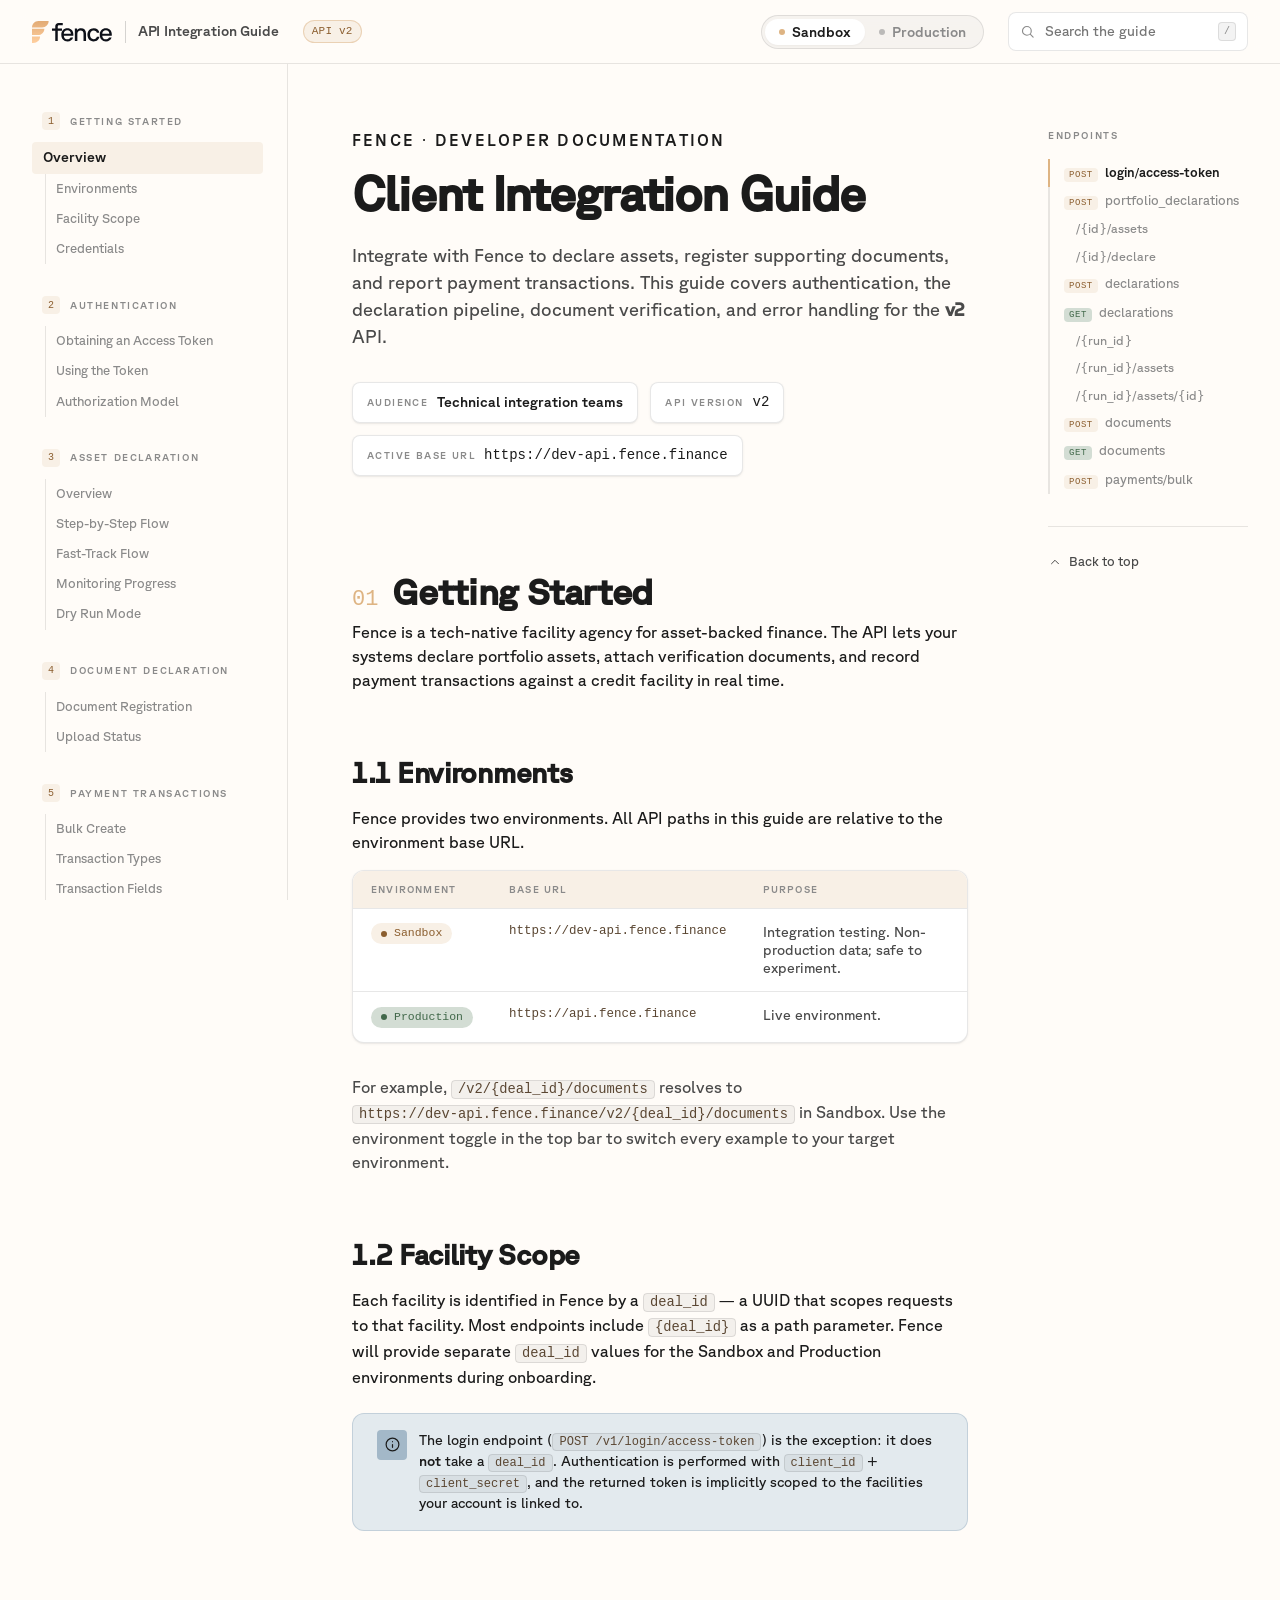
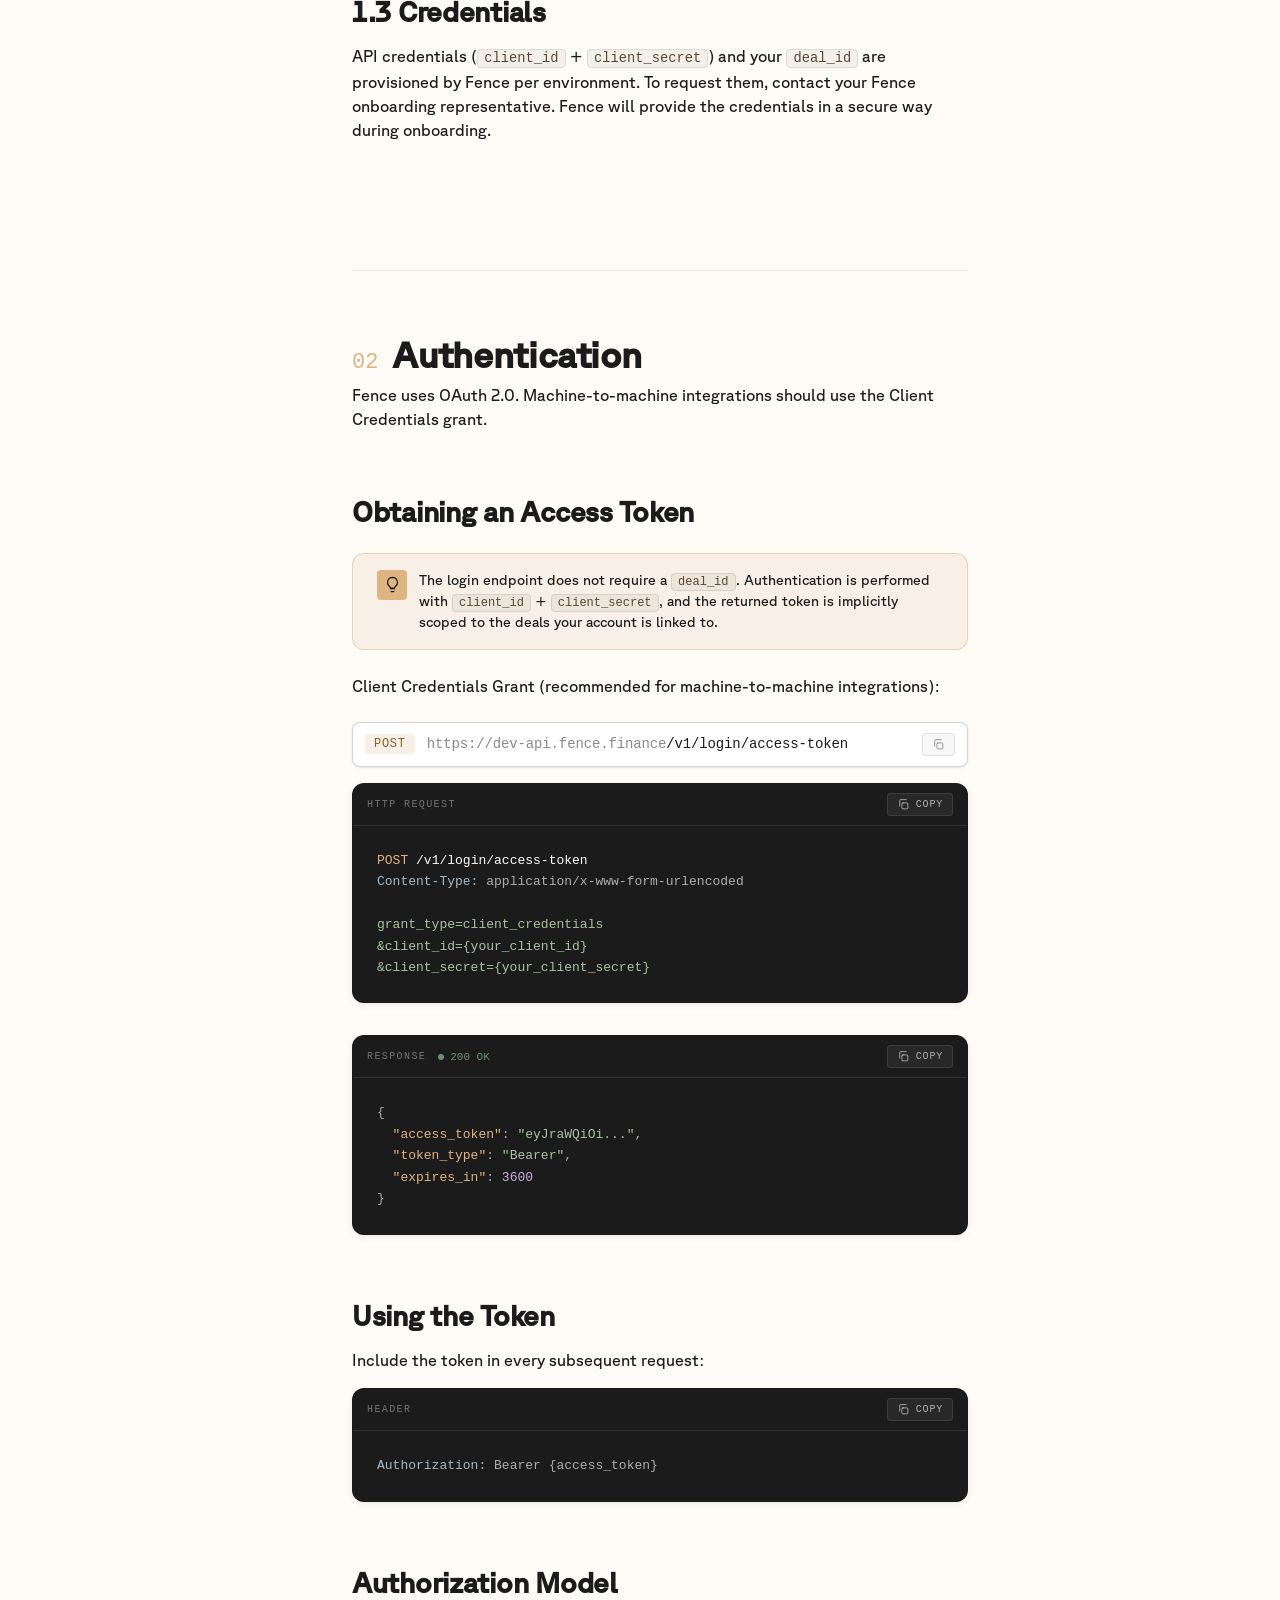
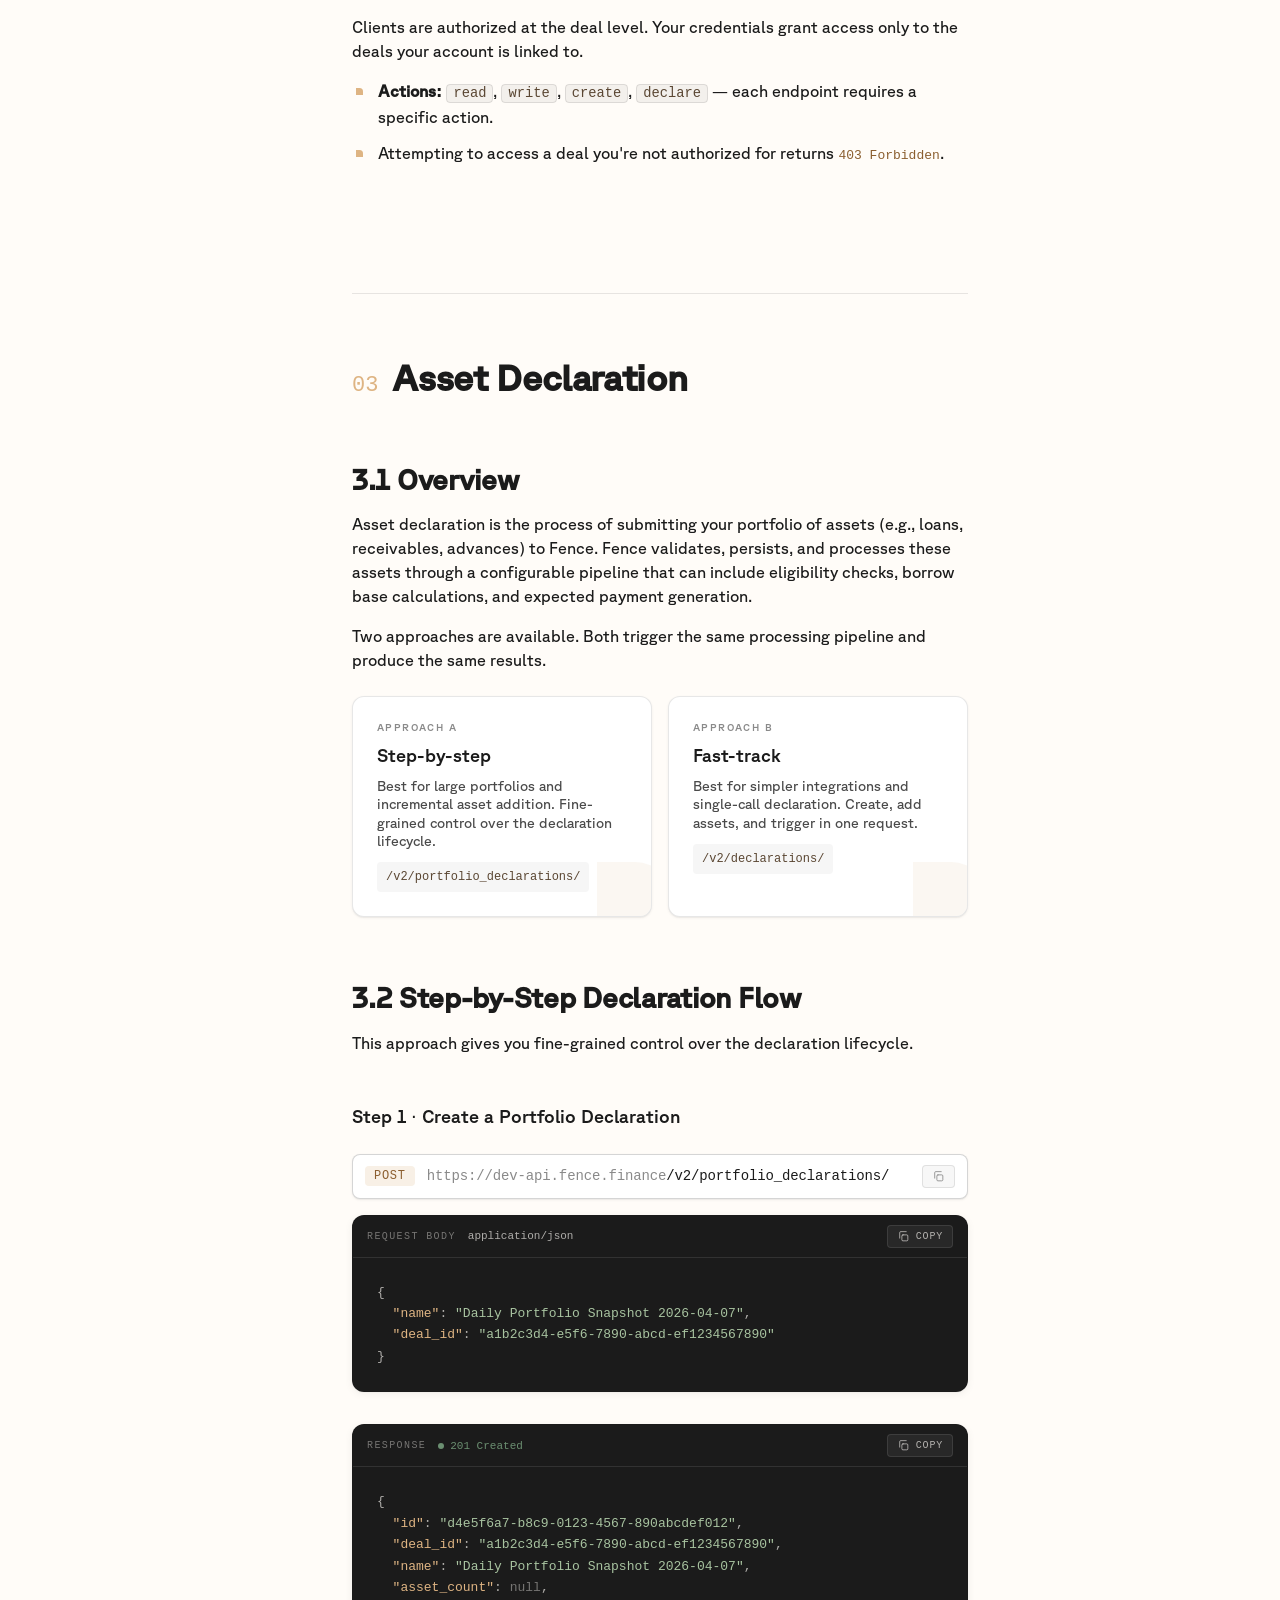
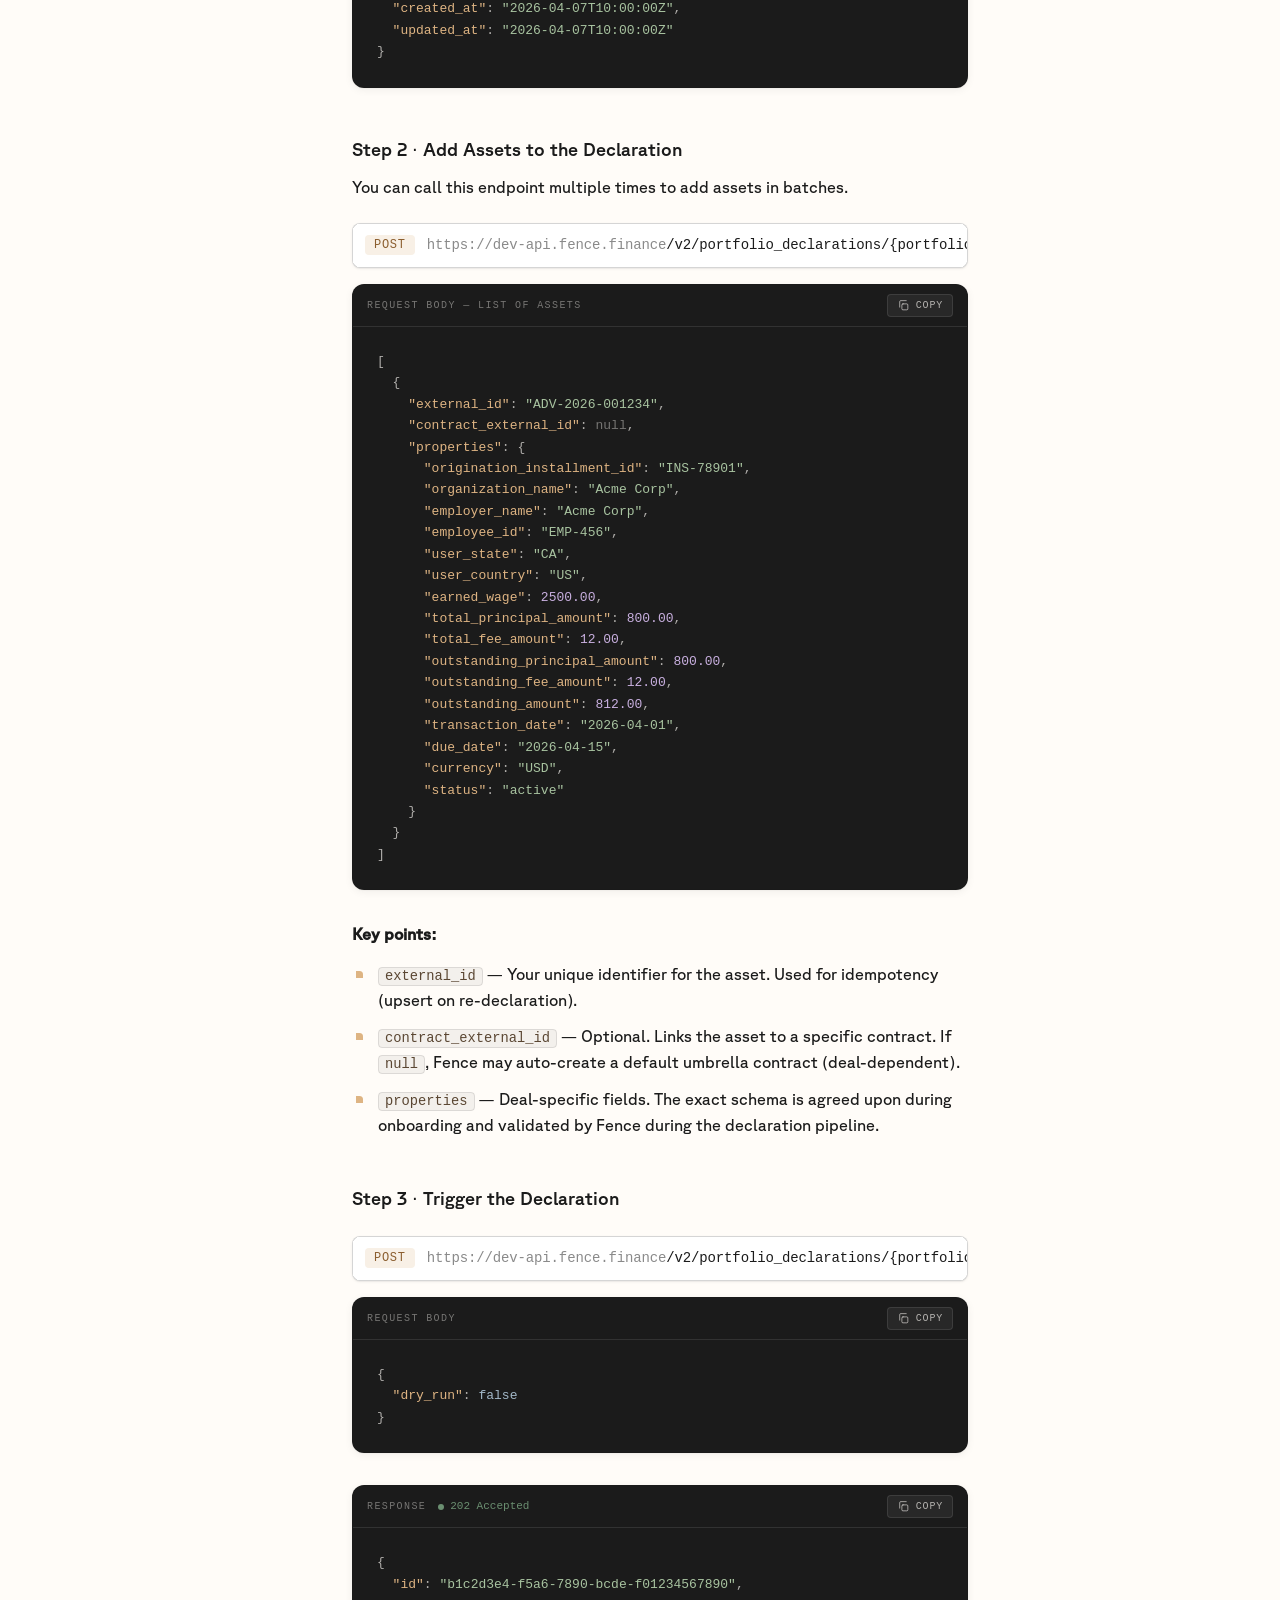
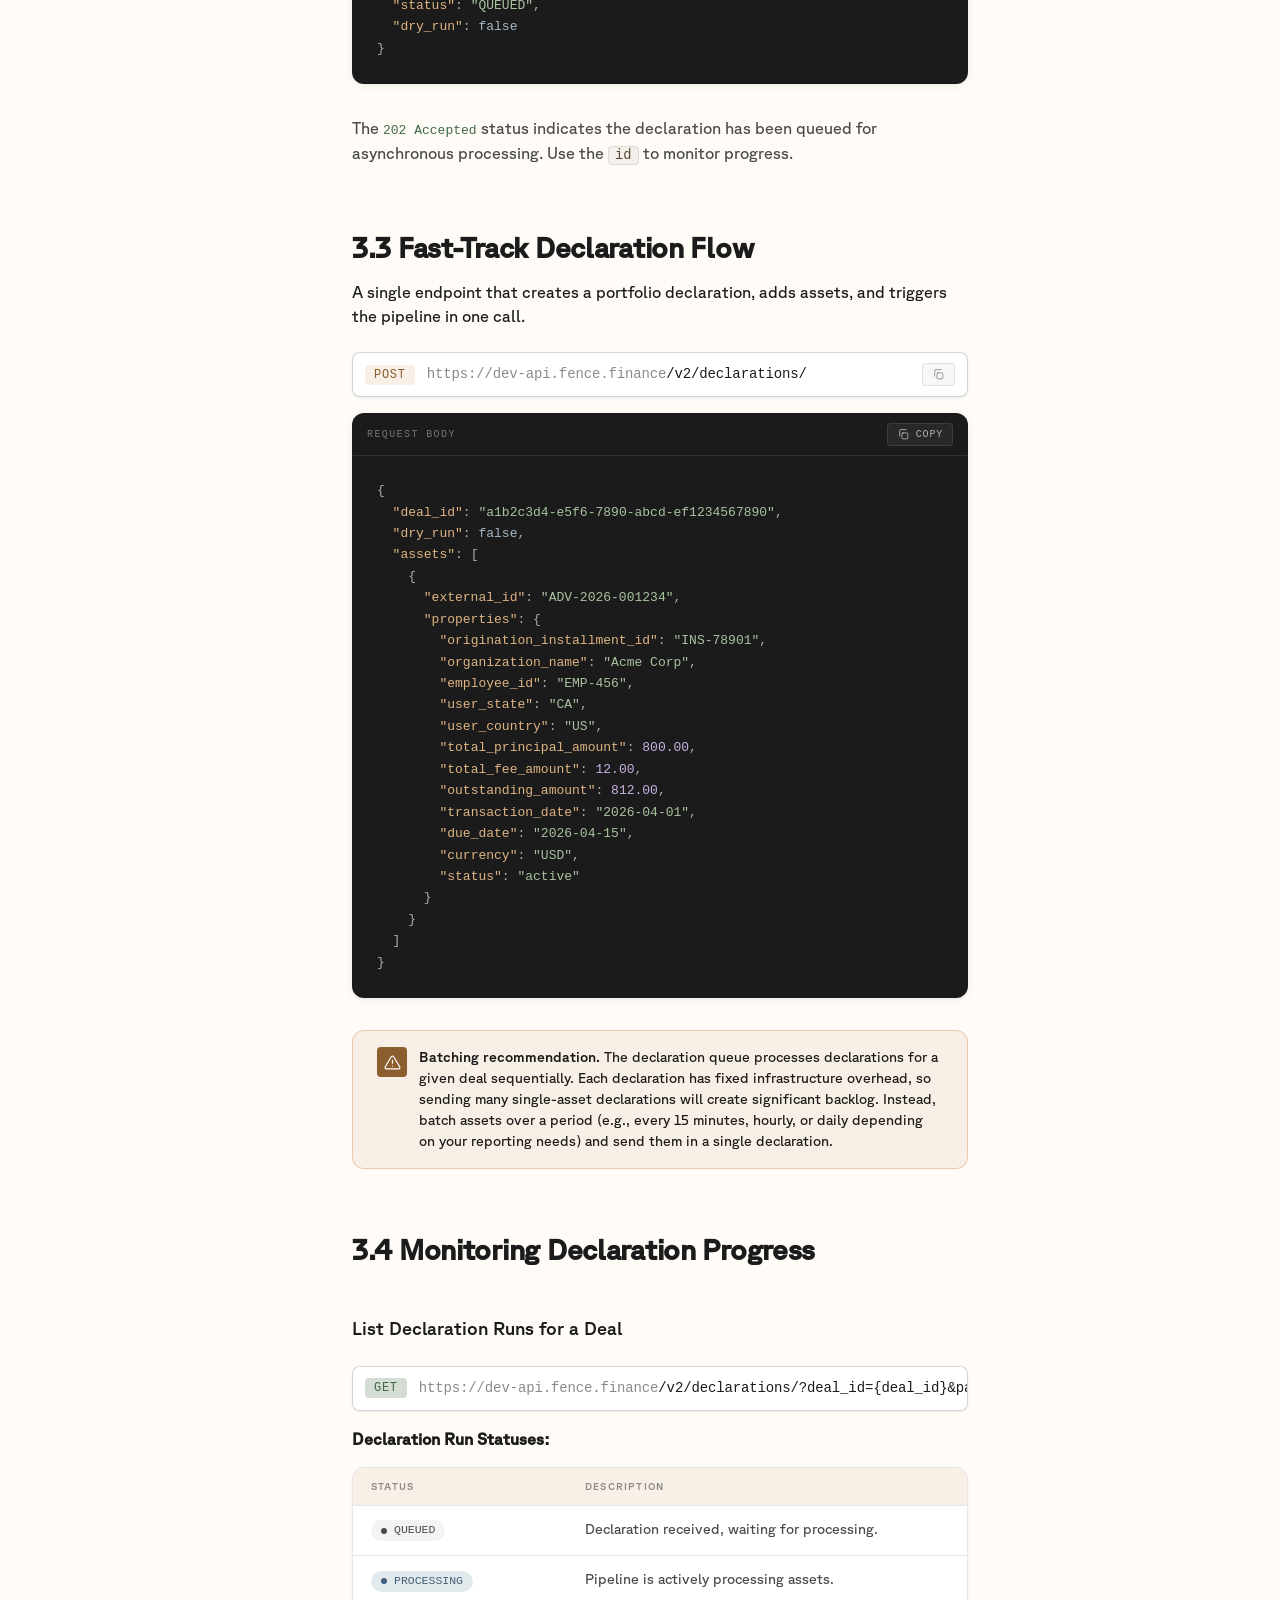
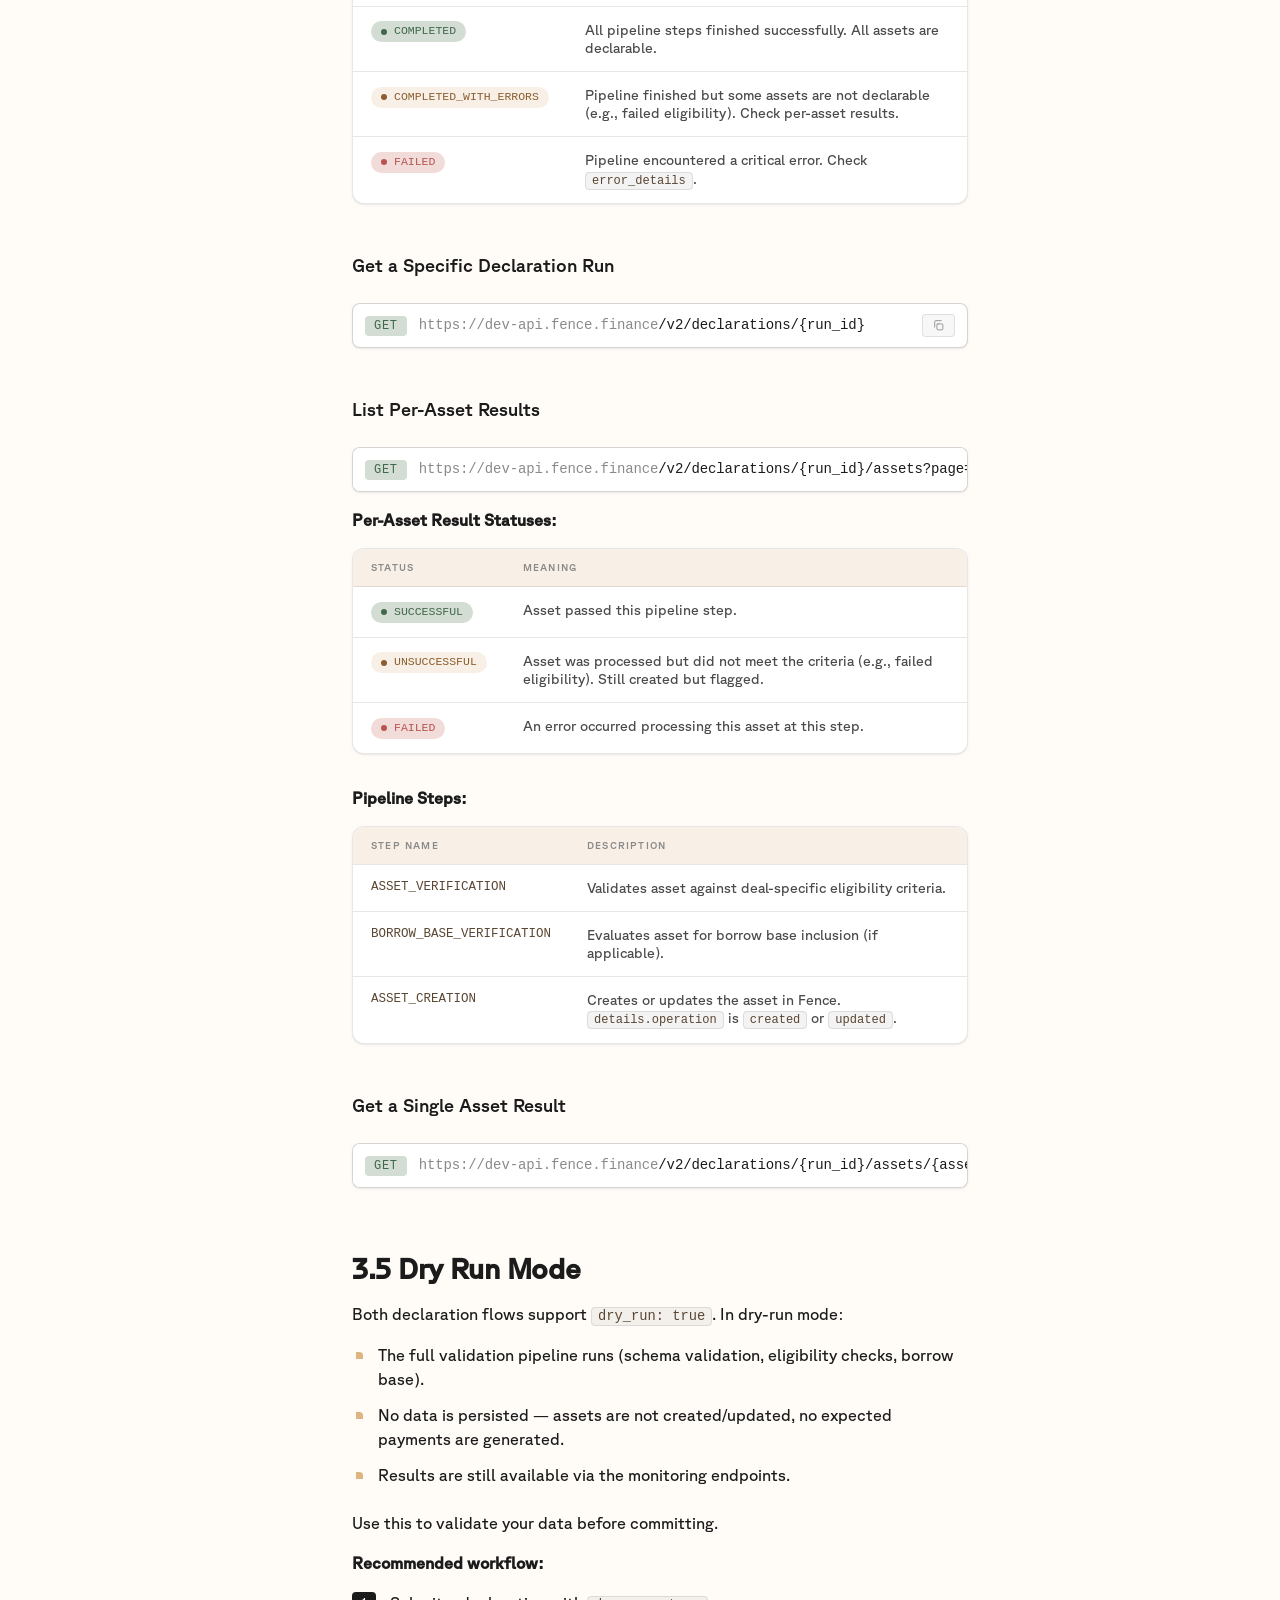
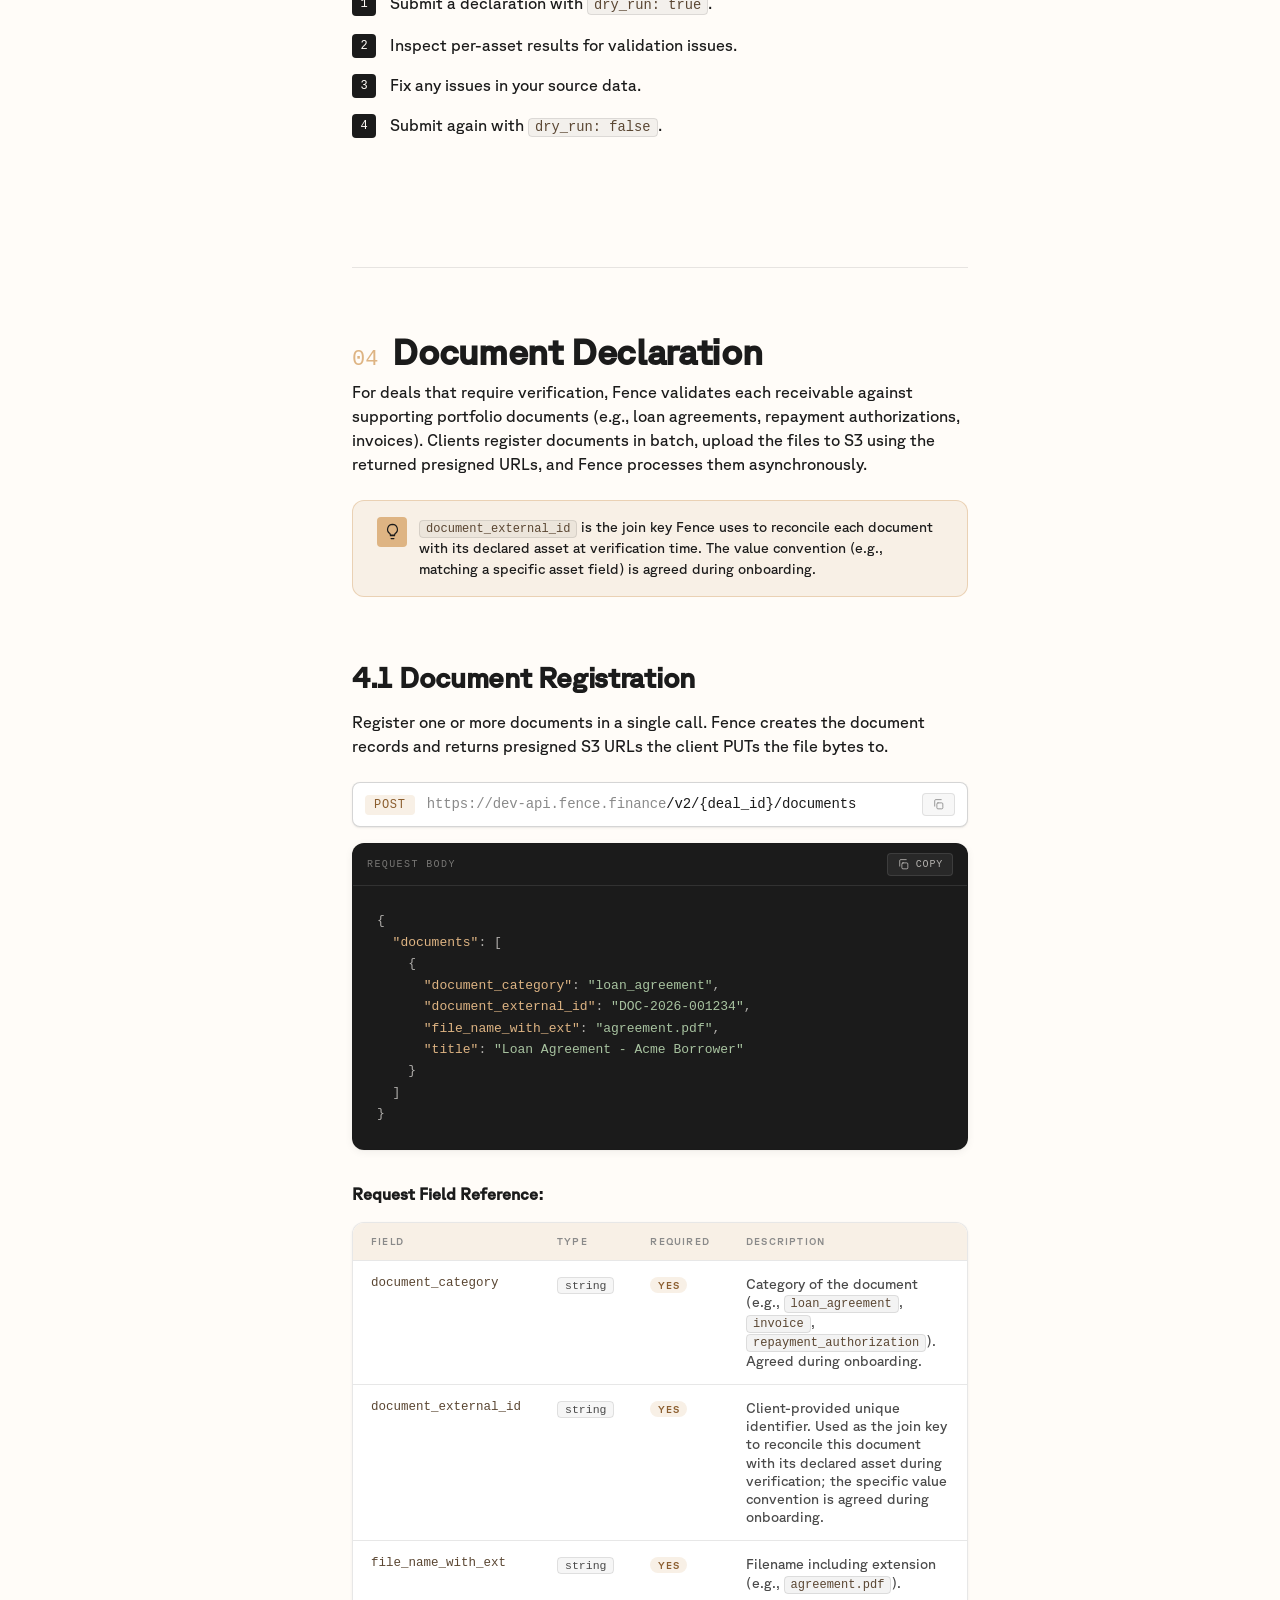
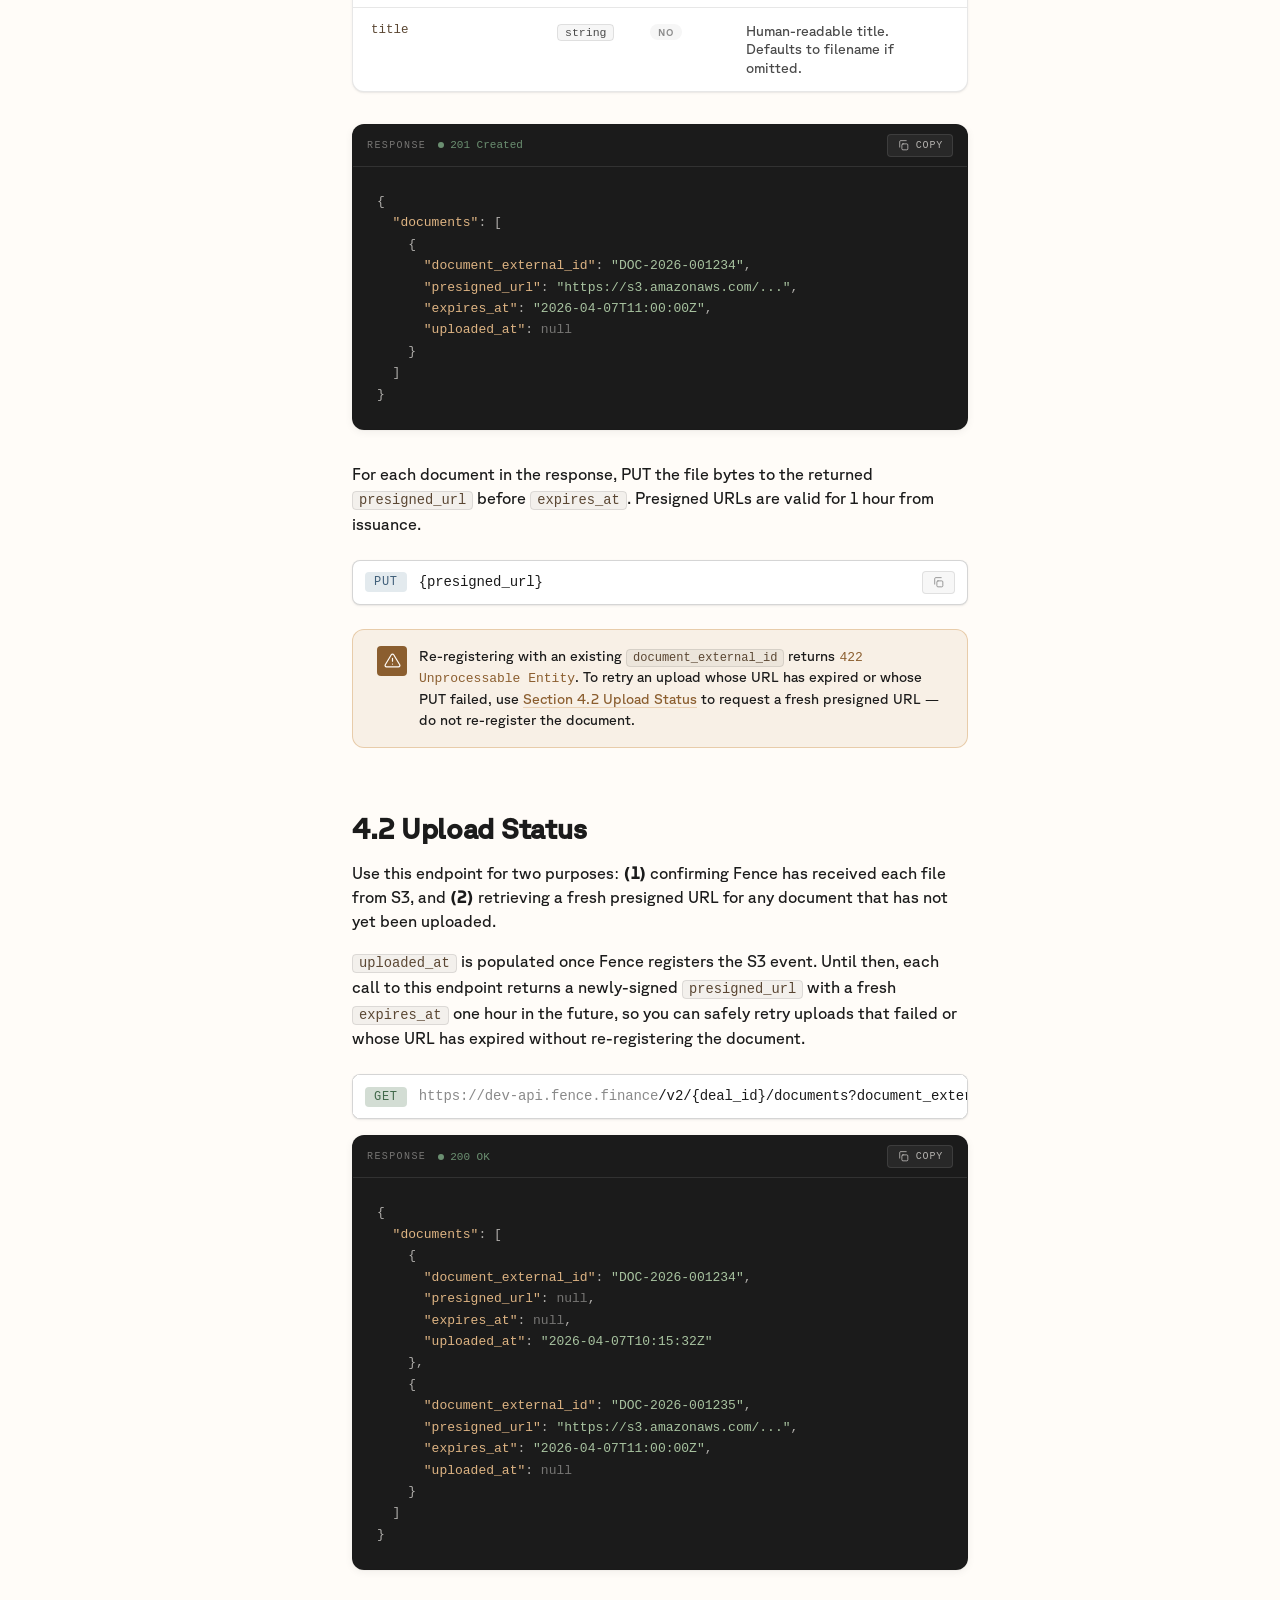
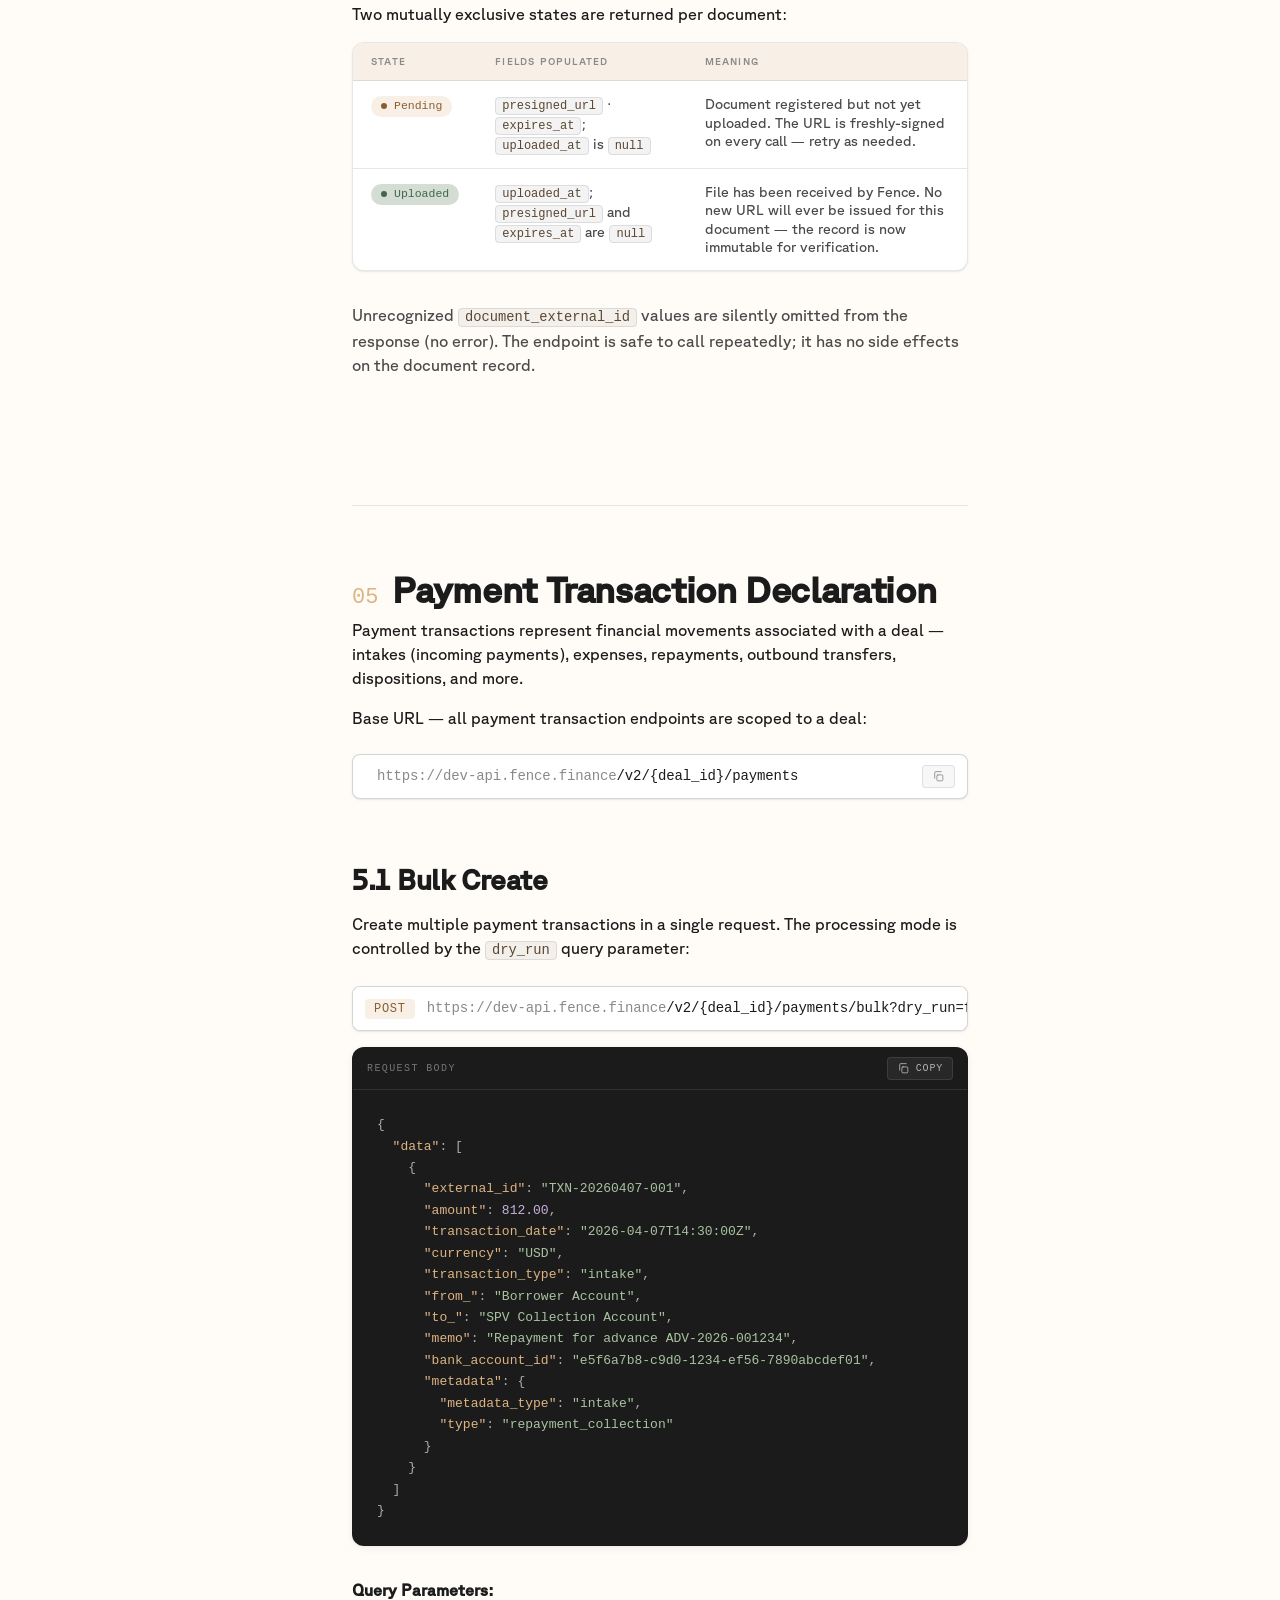
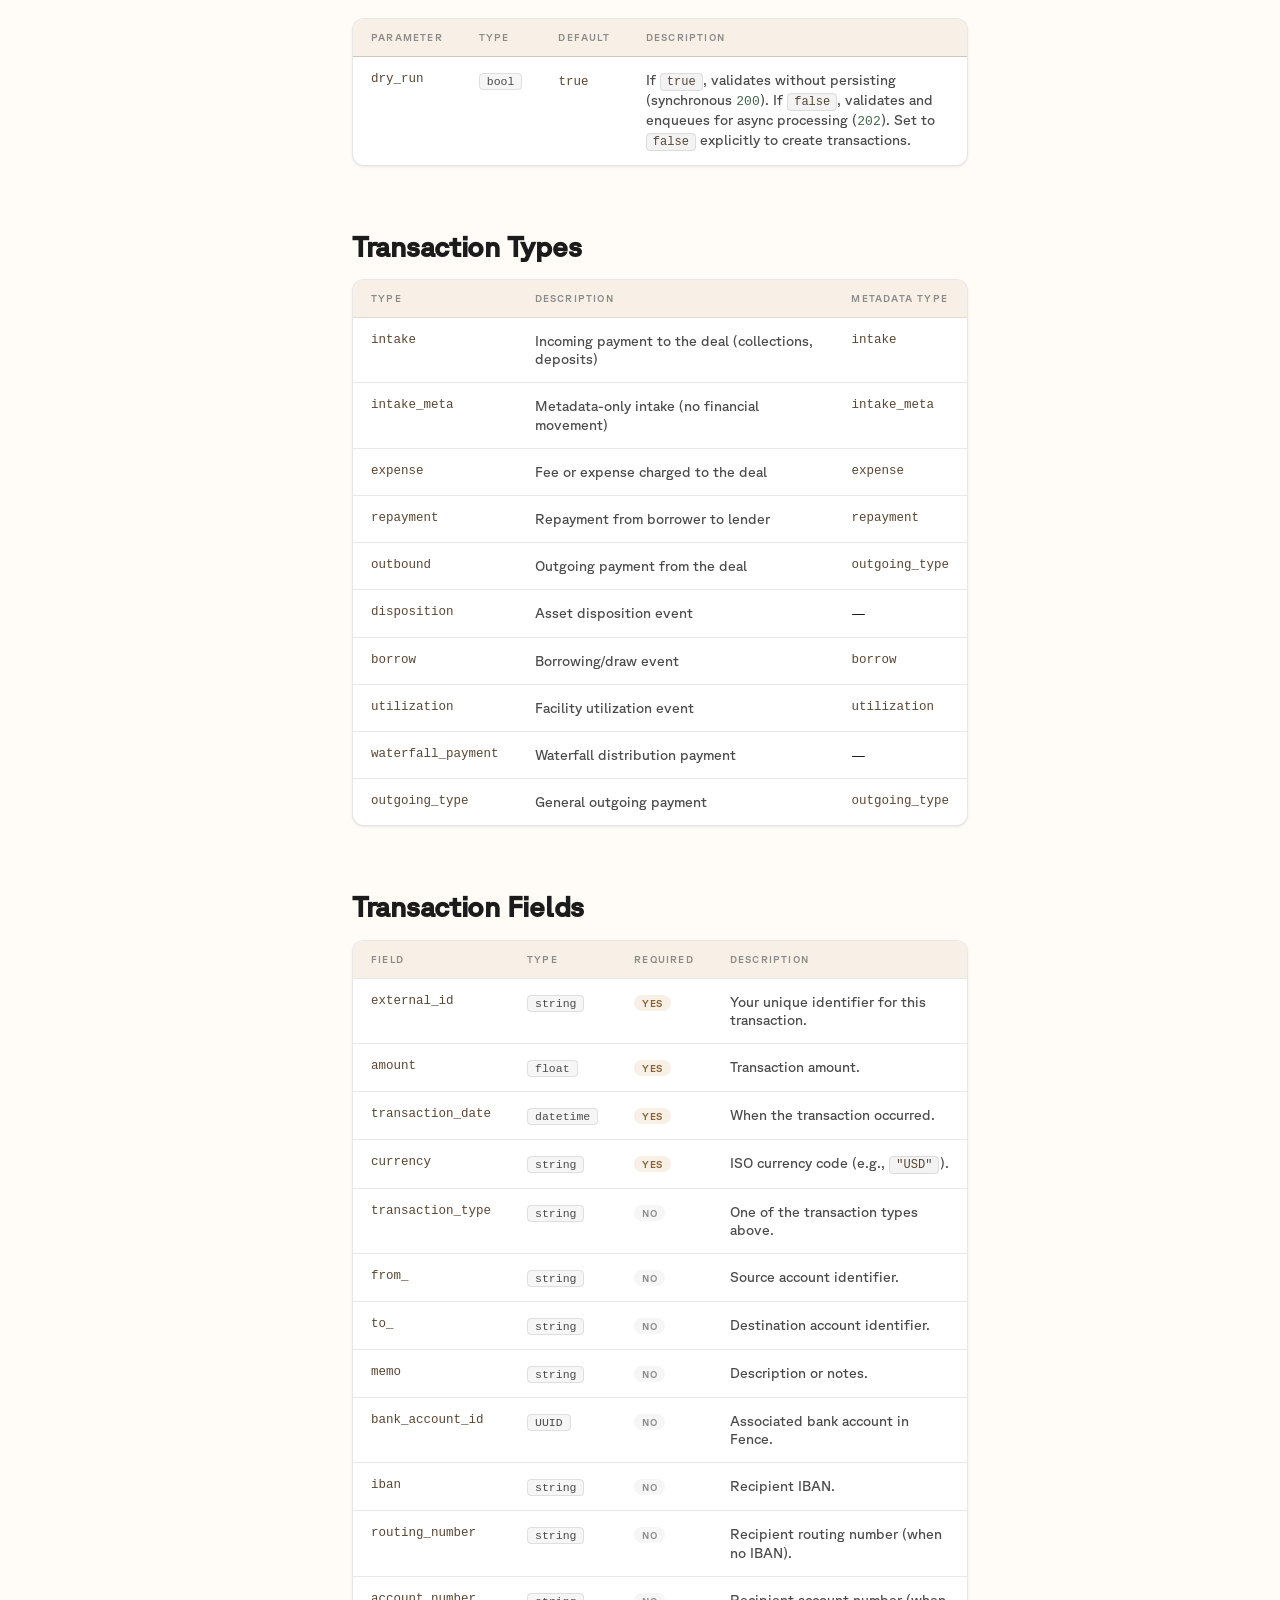
==== Fence API Guide-print.html @ 5dca4a60 "Deploy Fence API docs v2" ====
<!DOCTYPE html>
<html lang="en">
<head>
<meta charset="UTF-8">
<meta name="viewport" content="width=device-width, initial-scale=1.0">
<title>Fence API — Client Integration Guide</title>
<link rel="icon" type="image/png" href="assets/favicon.png">
<link rel="stylesheet" href="tokens.css">
<link rel="stylesheet" href="docs.css">
<style>
/* ===================== PRINT / PDF OVERRIDES ===================== */
@media print {
  @page { size: A4 portrait; margin: 14mm 12mm; }

  *, *::before, *::after {
    animation-delay: -99s !important; animation-duration: .001s !important;
    animation-iteration-count: 1 !important; animation-fill-mode: both !important;
    animation-play-state: running !important; transition-duration: 0s !important;
    -webkit-print-color-adjust: exact !important; print-color-adjust: exact !important;
  }

  html { scroll-behavior: auto; font-size: 14px; }
  body { background: #fff; }

  /* drop the app chrome */
  .topbar, .nav, .toc, .nav-scrim, .topbar-burger { display: none !important; }

  /* linearize the three-column grid into one flowing column */
  .layout { display: block !important; max-width: 100% !important; margin: 0 !important; }
  .content { padding: 0 !important; min-width: 0 !important; }
  .content section { scroll-margin-top: 0 !important; }

  /* hero */
  .hero { margin-bottom: 24px !important; }
  .hero h1 { font-size: 34px !important; }
  .hero-leaf { display: none !important; }
  .hero-meta { gap: 8px !important; }
  .meta-chip { box-shadow: none !important; border-color: var(--border-2) !important; }

  /* keep related blocks together */
  h2.sec { break-before: page; break-after: avoid; }
  #getting-started { break-before: avoid; }              /* first section follows hero */
  h3.sub, h4.subsub { break-after: avoid; }
  .endpoint, .code, .table-wrap, .schema, .callout, .fcard, .cur-grid { break-inside: avoid; }
  .endpoint + .code, h3.sub + p, h4.subsub + p { break-before: avoid; }
  .card-grid { break-inside: avoid; }
  tr, .field { break-inside: avoid; }
  thead { display: table-header-group; }                 /* repeat table headers across pages */

  /* force dark code blocks + tinted surfaces to render their colors */
  .code { box-shadow: none !important; border: 1px solid #1B1B1B !important; }
  .code pre { font-size: 11.5px !important; white-space: pre-wrap !important; word-break: break-word; }
  .endpoint { box-shadow: none !important; }
  .endpoint .path { white-space: pre-wrap !important; word-break: break-all; }
  .table-wrap, .schema, .fcard { box-shadow: none !important; }
  .fence-table { font-size: 12px !important; }

  /* divider rhythm */
  .sec-divider { display: none !important; }

  /* footer on its own band, dark */
  .foot { break-before: page; padding: 24px !important; }

  /* widen text measure for print */
  .content p, .sec-intro, ul.fence-list, ol.fence-list, .hero .lede, .callout, .cur-grid { max-width: none !important; }

  a[href] { color: inherit !important; }
}
</style>
</head>
<body>

<!-- ============================ TOP BAR ============================ -->
<header class="topbar">
  <button class="topbar-burger" aria-label="Menu">
    <svg width="18" height="18" viewBox="0 0 24 24" fill="none" stroke="currentColor" stroke-width="1.8" stroke-linecap="round"><path d="M3 6h18M3 12h18M3 18h18"/></svg>
  </button>
  <a class="topbar-brand" href="#top">
    <img src="assets/lockup-color.svg" alt="Fence">
    <span class="div"></span>
    <span class="doc-name">API Integration Guide</span>
  </a>
  <span class="ver-pill">API v2</span>
  <span class="topbar-spacer"></span>
  <div class="env-toggle" role="group" aria-label="Environment">
    <button data-env="sandbox" aria-pressed="true"><span class="dot"></span>Sandbox</button>
    <button data-env="prod" aria-pressed="false"><span class="dot"></span>Production</button>
  </div>
  <label class="topbar-search">
    <svg class="ic" viewBox="0 0 24 24" fill="none" stroke="currentColor" stroke-width="1.8" stroke-linecap="round"><circle cx="11" cy="11" r="7"/><path d="m21 21-4.3-4.3"/></svg>
    <input type="text" placeholder="Search the guide" aria-label="Search">
    <span class="kbd">/</span>
  </label>
</header>

<div class="layout" id="top">

  <!-- ============================ LEFT NAV ============================ -->
  <aside class="nav">
    <nav class="nav-group">
      <p class="nav-group-title"><span class="n">1</span> Getting Started</p>
      <a class="nav-link" href="#getting-started">Overview</a>
      <a class="nav-link sub" href="#environments">Environments</a>
      <a class="nav-link sub" href="#facility-scope">Facility Scope</a>
      <a class="nav-link sub" href="#credentials">Credentials</a>
    </nav>
    <nav class="nav-group">
      <p class="nav-group-title"><span class="n">2</span> Authentication</p>
      <a class="nav-link sub" href="#auth-token">Obtaining an Access Token</a>
      <a class="nav-link sub" href="#using-token">Using the Token</a>
      <a class="nav-link sub" href="#auth-model">Authorization Model</a>
    </nav>
    <nav class="nav-group">
      <p class="nav-group-title"><span class="n">3</span> Asset Declaration</p>
      <a class="nav-link sub" href="#asset-overview">Overview</a>
      <a class="nav-link sub" href="#step-by-step">Step-by-Step Flow</a>
      <a class="nav-link sub" href="#fast-track">Fast-Track Flow</a>
      <a class="nav-link sub" href="#monitoring">Monitoring Progress</a>
      <a class="nav-link sub" href="#dry-run">Dry Run Mode</a>
    </nav>
    <nav class="nav-group">
      <p class="nav-group-title"><span class="n">4</span> Document Declaration</p>
      <a class="nav-link sub" href="#doc-register">Document Registration</a>
      <a class="nav-link sub" href="#upload-status">Upload Status</a>
    </nav>
    <nav class="nav-group">
      <p class="nav-group-title"><span class="n">5</span> Payment Transactions</p>
      <a class="nav-link sub" href="#payments-bulk">Bulk Create</a>
      <a class="nav-link sub" href="#txn-types">Transaction Types</a>
      <a class="nav-link sub" href="#txn-fields">Transaction Fields</a>
      <a class="nav-link sub" href="#txn-metadata">Metadata by Type</a>
    </nav>
    <nav class="nav-group">
      <p class="nav-group-title"><span class="n">6</span> Schemas Reference</p>
      <a class="nav-link sub" href="#schemas">All Schemas</a>
      <a class="nav-link sub" href="#currencies">Supported Currencies</a>
    </nav>
    <nav class="nav-group">
      <p class="nav-group-title"><span class="n">7</span> Error Handling</p>
      <a class="nav-link sub" href="#status-codes">HTTP Status Codes</a>
      <a class="nav-link sub" href="#pagination">Pagination</a>
      <a class="nav-link sub" href="#idempotency">Idempotency</a>
      <a class="nav-link sub" href="#polling">Polling Strategy</a>
    </nav>
  </aside>

  <!-- ============================ CONTENT ============================ -->
  <main class="content">

    <!-- HERO -->
    <div class="hero">
      <div class="hero-leaf"></div>
      <p class="eyebrow">Fence · Developer Documentation</p>
      <h1>Client Integration Guide</h1>
      <p class="lede">Integrate with Fence to declare assets, register supporting documents, and report payment transactions. This guide covers authentication, the declaration pipeline, document verification, and error handling for the <strong>v2</strong> API.</p>
      <div class="hero-meta">
        <span class="meta-chip"><span class="k">Audience</span><span class="v">Technical integration teams</span></span>
        <span class="meta-chip"><span class="k">API Version</span><span class="v mono">v2</span></span>
        <span class="meta-chip"><span class="k">Active Base URL</span><span class="v mono env-base">https://dev-api.fence.finance</span></span>
      </div>
    </div>

    <!-- ============ 1. GETTING STARTED ============ -->
    <section id="getting-started">
      <h2 class="sec"><span class="num">01</span> Getting Started</h2>
      <p class="sec-intro">Fence is a tech-native facility agency for asset-backed finance. The API lets your systems declare portfolio assets, attach verification documents, and record payment transactions against a credit facility in real time.</p>

      <h3 class="sub" id="environments">1.1 Environments</h3>
      <p>Fence provides two environments. All API paths in this guide are relative to the environment base URL.</p>
      <div class="table-wrap">
        <table class="fence-table">
          <thead><tr><th>Environment</th><th>Base URL</th><th>Purpose</th></tr></thead>
          <tbody>
            <tr>
              <td><span class="sbadge warn"><span class="dot"></span>Sandbox</span></td>
              <td class="mono nowrap">https://dev-api.fence.finance</td>
              <td><span class="desc">Integration testing. Non-production data; safe to experiment.</span></td>
            </tr>
            <tr>
              <td><span class="sbadge ok"><span class="dot"></span>Production</span></td>
              <td class="mono nowrap">https://api.fence.finance</td>
              <td><span class="desc">Live environment.</span></td>
            </tr>
          </tbody>
        </table>
      </div>
      <p class="muted">For example, <code class="tok">/v2/{deal_id}/documents</code> resolves to <code class="tok"><span class="env-base">https://dev-api.fence.finance</span>/v2/{deal_id}/documents</code> in <span class="env-name">Sandbox</span>. Use the environment toggle in the top bar to switch every example to your target environment.</p>

      <h3 class="sub" id="facility-scope">1.2 Facility Scope</h3>
      <p>Each facility is identified in Fence by a <code class="tok">deal_id</code> — a UUID that scopes requests to that facility. Most endpoints include <code class="tok">{deal_id}</code> as a path parameter. Fence will provide separate <code class="tok">deal_id</code> values for the Sandbox and Production environments during onboarding.</p>
      <div class="callout note">
        <span class="ic-wrap"><svg class="ic" viewBox="0 0 24 24" fill="none" stroke="currentColor" stroke-width="1.7" stroke-linecap="round" stroke-linejoin="round"><circle cx="12" cy="12" r="9"/><path d="M12 16v-4M12 8h.01"/></svg></span>
        <div class="body">The login endpoint (<code class="tok">POST /v1/login/access-token</code>) is the exception: it does <strong>not</strong> take a <code class="tok">deal_id</code>. Authentication is performed with <code class="tok">client_id</code> + <code class="tok">client_secret</code>, and the returned token is implicitly scoped to the facilities your account is linked to.</div>
      </div>

      <h3 class="sub" id="credentials">1.3 Credentials</h3>
      <p>API credentials (<code class="tok">client_id</code> + <code class="tok">client_secret</code>) and your <code class="tok">deal_id</code> are provisioned by Fence per environment. To request them, contact your Fence onboarding representative. Fence will provide the credentials in a secure way during onboarding.</p>
    </section>

    <hr class="sec-divider">

    <!-- ============ 2. AUTHENTICATION ============ -->
    <section id="authentication">
      <h2 class="sec"><span class="num">02</span> Authentication</h2>
      <p class="sec-intro">Fence uses OAuth 2.0. Machine-to-machine integrations should use the Client Credentials grant.</p>

      <h3 class="sub" id="auth-token">Obtaining an Access Token</h3>
      <div class="callout tip">
        <span class="ic-wrap"><svg class="ic" viewBox="0 0 24 24" fill="none" stroke="currentColor" stroke-width="1.7" stroke-linecap="round" stroke-linejoin="round"><path d="M9 18h6M10 22h4M12 2a7 7 0 0 0-4 12.7c.6.5 1 1.3 1 2.1V17h6v-.2c0-.8.4-1.6 1-2.1A7 7 0 0 0 12 2Z"/></svg></span>
        <div class="body">The login endpoint does not require a <code class="tok">deal_id</code>. Authentication is performed with <code class="tok">client_id</code> + <code class="tok">client_secret</code>, and the returned token is implicitly scoped to the deals your account is linked to.</div>
      </div>
      <p>Client Credentials Grant (recommended for machine-to-machine integrations):</p>
      <div class="endpoint">
        <span class="method post">POST</span>
        <span class="path"><span class="base env-base">https://dev-api.fence.finance</span>/v1/login/access-token</span>
        <button class="copy light copy-ep" data-copy="endpoint" aria-label="Copy endpoint"></button>
      </div>
      <div class="code">
        <div class="code-head"><span class="lang">HTTP Request</span><button class="copy" data-copy="code" data-label="Copy"></button></div>
        <pre><code data-lang="http">POST /v1/login/access-token
Content-Type: application/x-www-form-urlencoded

grant_type=client_credentials
&client_id={your_client_id}
&client_secret={your_client_secret}</code></pre>
      </div>
      <div class="code">
        <div class="code-head"><span class="lang">Response</span><span class="resp"><span class="dot"></span>200 OK</span><button class="copy" data-copy="code" data-label="Copy"></button></div>
        <pre><code data-lang="json">{
  "access_token": "eyJraWQiOi...",
  "token_type": "Bearer",
  "expires_in": 3600
}</code></pre>
      </div>

      <h3 class="sub" id="using-token">Using the Token</h3>
      <p>Include the token in every subsequent request:</p>
      <div class="code">
        <div class="code-head"><span class="lang">Header</span><button class="copy" data-copy="code" data-label="Copy"></button></div>
        <pre><code data-lang="http">Authorization: Bearer {access_token}</code></pre>
      </div>

      <h3 class="sub" id="auth-model">Authorization Model</h3>
      <p>Clients are authorized at the deal level. Your credentials grant access only to the deals your account is linked to.</p>
      <ul class="fence-list">
        <li><strong>Actions:</strong> <code class="tok">read</code>, <code class="tok">write</code>, <code class="tok">create</code>, <code class="tok">declare</code> — each endpoint requires a specific action.</li>
        <li>Attempting to access a deal you're not authorized for returns <span class="httpcode s4">403 Forbidden</span>.</li>
      </ul>
    </section>

    <hr class="sec-divider">

    <!-- ============ 3. ASSET DECLARATION ============ -->
    <section id="asset-declaration">
      <h2 class="sec"><span class="num">03</span> Asset Declaration</h2>

      <h3 class="sub" id="asset-overview">3.1 Overview</h3>
      <p>Asset declaration is the process of submitting your portfolio of assets (e.g., loans, receivables, advances) to Fence. Fence validates, persists, and processes these assets through a configurable pipeline that can include eligibility checks, borrow base calculations, and expected payment generation.</p>
      <p>Two approaches are available. Both trigger the same processing pipeline and produce the same results.</p>
      <div class="card-grid">
        <div class="fcard">
          <div class="leaf-bg"></div>
          <p class="tag">Approach A</p>
          <h5>Step-by-step</h5>
          <p>Best for large portfolios and incremental asset addition. Fine-grained control over the declaration lifecycle.</p>
          <span class="ep-mini">/v2/portfolio_declarations/</span>
        </div>
        <div class="fcard">
          <div class="leaf-bg"></div>
          <p class="tag">Approach B</p>
          <h5>Fast-track</h5>
          <p>Best for simpler integrations and single-call declaration. Create, add assets, and trigger in one request.</p>
          <span class="ep-mini">/v2/declarations/</span>
        </div>
      </div>

      <h3 class="sub" id="step-by-step">3.2 Step-by-Step Declaration Flow</h3>
      <p>This approach gives you fine-grained control over the declaration lifecycle.</p>

      <h4 class="subsub" id="step1">Step 1 · Create a Portfolio Declaration</h4>
      <div class="endpoint">
        <span class="method post">POST</span>
        <span class="path"><span class="base env-base">https://dev-api.fence.finance</span>/v2/portfolio_declarations/</span>
        <button class="copy light copy-ep" data-copy="endpoint" aria-label="Copy endpoint"></button>
      </div>
      <div class="code">
        <div class="code-head"><span class="lang">Request Body</span><span class="resp" style="color:var(--fg-on-dark-2)">application/json</span><button class="copy" data-copy="code" data-label="Copy"></button></div>
        <pre><code data-lang="json">{
  "name": "Daily Portfolio Snapshot 2026-04-07",
  "deal_id": "a1b2c3d4-e5f6-7890-abcd-ef1234567890"
}</code></pre>
      </div>
      <div class="code">
        <div class="code-head"><span class="lang">Response</span><span class="resp"><span class="dot"></span>201 Created</span><button class="copy" data-copy="code" data-label="Copy"></button></div>
        <pre><code data-lang="json">{
  "id": "d4e5f6a7-b8c9-0123-4567-890abcdef012",
  "deal_id": "a1b2c3d4-e5f6-7890-abcd-ef1234567890",
  "name": "Daily Portfolio Snapshot 2026-04-07",
  "asset_count": null,
  "created_at": "2026-04-07T10:00:00Z",
  "updated_at": "2026-04-07T10:00:00Z"
}</code></pre>
      </div>

      <h4 class="subsub" id="step2">Step 2 · Add Assets to the Declaration</h4>
      <p>You can call this endpoint multiple times to add assets in batches.</p>
      <div class="endpoint">
        <span class="method post">POST</span>
        <span class="path"><span class="base env-base">https://dev-api.fence.finance</span>/v2/portfolio_declarations/{portfolio_declaration_id}/assets</span>
        <button class="copy light copy-ep" data-copy="endpoint" aria-label="Copy endpoint"></button>
      </div>
      <div class="code">
        <div class="code-head"><span class="lang">Request Body — list of assets</span><button class="copy" data-copy="code" data-label="Copy"></button></div>
        <pre><code data-lang="json">[
  {
    "external_id": "ADV-2026-001234",
    "contract_external_id": null,
    "properties": {
      "origination_installment_id": "INS-78901",
      "organization_name": "Acme Corp",
      "employer_name": "Acme Corp",
      "employee_id": "EMP-456",
      "user_state": "CA",
      "user_country": "US",
      "earned_wage": 2500.00,
      "total_principal_amount": 800.00,
      "total_fee_amount": 12.00,
      "outstanding_principal_amount": 800.00,
      "outstanding_fee_amount": 12.00,
      "outstanding_amount": 812.00,
      "transaction_date": "2026-04-01",
      "due_date": "2026-04-15",
      "currency": "USD",
      "status": "active"
    }
  }
]</code></pre>
      </div>
      <p><strong>Key points:</strong></p>
      <ul class="fence-list">
        <li><code class="tok">external_id</code> — Your unique identifier for the asset. Used for idempotency (upsert on re-declaration).</li>
        <li><code class="tok">contract_external_id</code> — Optional. Links the asset to a specific contract. If <code class="tok">null</code>, Fence may auto-create a default umbrella contract (deal-dependent).</li>
        <li><code class="tok">properties</code> — Deal-specific fields. The exact schema is agreed upon during onboarding and validated by Fence during the declaration pipeline.</li>
      </ul>

      <h4 class="subsub" id="step3">Step 3 · Trigger the Declaration</h4>
      <div class="endpoint">
        <span class="method post">POST</span>
        <span class="path"><span class="base env-base">https://dev-api.fence.finance</span>/v2/portfolio_declarations/{portfolio_declaration_id}/declare</span>
        <button class="copy light copy-ep" data-copy="endpoint" aria-label="Copy endpoint"></button>
      </div>
      <div class="code">
        <div class="code-head"><span class="lang">Request Body</span><button class="copy" data-copy="code" data-label="Copy"></button></div>
        <pre><code data-lang="json">{
  "dry_run": false
}</code></pre>
      </div>
      <div class="code">
        <div class="code-head"><span class="lang">Response</span><span class="resp"><span class="dot"></span>202 Accepted</span><button class="copy" data-copy="code" data-label="Copy"></button></div>
        <pre><code data-lang="json">{
  "id": "b1c2d3e4-f5a6-7890-bcde-f01234567890",
  "status": "QUEUED",
  "dry_run": false
}</code></pre>
      </div>
      <p class="muted">The <span class="httpcode s2">202 Accepted</span> status indicates the declaration has been queued for asynchronous processing. Use the <code class="tok">id</code> to monitor progress.</p>

      <h3 class="sub" id="fast-track">3.3 Fast-Track Declaration Flow</h3>
      <p>A single endpoint that creates a portfolio declaration, adds assets, and triggers the pipeline in one call.</p>
      <div class="endpoint">
        <span class="method post">POST</span>
        <span class="path"><span class="base env-base">https://dev-api.fence.finance</span>/v2/declarations/</span>
        <button class="copy light copy-ep" data-copy="endpoint" aria-label="Copy endpoint"></button>
      </div>
      <div class="code">
        <div class="code-head"><span class="lang">Request Body</span><button class="copy" data-copy="code" data-label="Copy"></button></div>
        <pre><code data-lang="json">{
  "deal_id": "a1b2c3d4-e5f6-7890-abcd-ef1234567890",
  "dry_run": false,
  "assets": [
    {
      "external_id": "ADV-2026-001234",
      "properties": {
        "origination_installment_id": "INS-78901",
        "organization_name": "Acme Corp",
        "employee_id": "EMP-456",
        "user_state": "CA",
        "user_country": "US",
        "total_principal_amount": 800.00,
        "total_fee_amount": 12.00,
        "outstanding_amount": 812.00,
        "transaction_date": "2026-04-01",
        "due_date": "2026-04-15",
        "currency": "USD",
        "status": "active"
      }
    }
  ]
}</code></pre>
      </div>
      <div class="callout warn">
        <span class="ic-wrap"><svg class="ic" viewBox="0 0 24 24" fill="none" stroke="currentColor" stroke-width="1.7" stroke-linecap="round" stroke-linejoin="round"><path d="M12 9v4M12 17h.01M10.3 3.9 1.8 18a2 2 0 0 0 1.7 3h17a2 2 0 0 0 1.7-3L13.7 3.9a2 2 0 0 0-3.4 0Z"/></svg></span>
        <div class="body"><strong>Batching recommendation.</strong> The declaration queue processes declarations for a given deal sequentially. Each declaration has fixed infrastructure overhead, so sending many single-asset declarations will create significant backlog. Instead, batch assets over a period (e.g., every 15 minutes, hourly, or daily depending on your reporting needs) and send them in a single declaration.</div>
      </div>

      <h3 class="sub" id="monitoring">3.4 Monitoring Declaration Progress</h3>

      <h4 class="subsub" id="list-runs">List Declaration Runs for a Deal</h4>
      <div class="endpoint">
        <span class="method get">GET</span>
        <span class="path"><span class="base env-base">https://dev-api.fence.finance</span>/v2/declarations/?deal_id={deal_id}&page=1&size=20</span>
        <button class="copy light copy-ep" data-copy="endpoint" aria-label="Copy endpoint"></button>
      </div>
      <p><strong>Declaration Run Statuses:</strong></p>
      <div class="table-wrap">
        <table class="fence-table">
          <thead><tr><th>Status</th><th>Description</th></tr></thead>
          <tbody>
            <tr><td><span class="sbadge neutral"><span class="dot"></span>QUEUED</span></td><td><span class="desc">Declaration received, waiting for processing.</span></td></tr>
            <tr><td><span class="sbadge info"><span class="dot"></span>PROCESSING</span></td><td><span class="desc">Pipeline is actively processing assets.</span></td></tr>
            <tr><td><span class="sbadge ok"><span class="dot"></span>COMPLETED</span></td><td><span class="desc">All pipeline steps finished successfully. All assets are declarable.</span></td></tr>
            <tr><td><span class="sbadge warn"><span class="dot"></span>COMPLETED_WITH_ERRORS</span></td><td><span class="desc">Pipeline finished but some assets are not declarable (e.g., failed eligibility). Check per-asset results.</span></td></tr>
            <tr><td><span class="sbadge danger"><span class="dot"></span>FAILED</span></td><td><span class="desc">Pipeline encountered a critical error. Check <code class="tok">error_details</code>.</span></td></tr>
          </tbody>
        </table>
      </div>

      <h4 class="subsub" id="get-run">Get a Specific Declaration Run</h4>
      <div class="endpoint">
        <span class="method get">GET</span>
        <span class="path"><span class="base env-base">https://dev-api.fence.finance</span>/v2/declarations/{run_id}</span>
        <button class="copy light copy-ep" data-copy="endpoint" aria-label="Copy endpoint"></button>
      </div>

      <h4 class="subsub" id="list-assets">List Per-Asset Results</h4>
      <div class="endpoint">
        <span class="method get">GET</span>
        <span class="path"><span class="base env-base">https://dev-api.fence.finance</span>/v2/declarations/{run_id}/assets?page=1&size=50</span>
        <button class="copy light copy-ep" data-copy="endpoint" aria-label="Copy endpoint"></button>
      </div>
      <p><strong>Per-Asset Result Statuses:</strong></p>
      <div class="table-wrap">
        <table class="fence-table">
          <thead><tr><th>Status</th><th>Meaning</th></tr></thead>
          <tbody>
            <tr><td><span class="sbadge ok"><span class="dot"></span>SUCCESSFUL</span></td><td><span class="desc">Asset passed this pipeline step.</span></td></tr>
            <tr><td><span class="sbadge warn"><span class="dot"></span>UNSUCCESSFUL</span></td><td><span class="desc">Asset was processed but did not meet the criteria (e.g., failed eligibility). Still created but flagged.</span></td></tr>
            <tr><td><span class="sbadge danger"><span class="dot"></span>FAILED</span></td><td><span class="desc">An error occurred processing this asset at this step.</span></td></tr>
          </tbody>
        </table>
      </div>
      <p><strong>Pipeline Steps:</strong></p>
      <div class="table-wrap">
        <table class="fence-table">
          <thead><tr><th>Step Name</th><th>Description</th></tr></thead>
          <tbody>
            <tr><td class="mono nowrap">ASSET_VERIFICATION</td><td><span class="desc">Validates asset against deal-specific eligibility criteria.</span></td></tr>
            <tr><td class="mono nowrap">BORROW_BASE_VERIFICATION</td><td><span class="desc">Evaluates asset for borrow base inclusion (if applicable).</span></td></tr>
            <tr><td class="mono nowrap">ASSET_CREATION</td><td><span class="desc">Creates or updates the asset in Fence. <code class="tok">details.operation</code> is <code class="tok">created</code> or <code class="tok">updated</code>.</span></td></tr>
          </tbody>
        </table>
      </div>

      <h4 class="subsub" id="get-asset">Get a Single Asset Result</h4>
      <div class="endpoint">
        <span class="method get">GET</span>
        <span class="path"><span class="base env-base">https://dev-api.fence.finance</span>/v2/declarations/{run_id}/assets/{asset_id}</span>
        <button class="copy light copy-ep" data-copy="endpoint" aria-label="Copy endpoint"></button>
      </div>

      <h3 class="sub" id="dry-run">3.5 Dry Run Mode</h3>
      <p>Both declaration flows support <code class="tok">dry_run: true</code>. In dry-run mode:</p>
      <ul class="fence-list">
        <li>The full validation pipeline runs (schema validation, eligibility checks, borrow base).</li>
        <li>No data is persisted — assets are not created/updated, no expected payments are generated.</li>
        <li>Results are still available via the monitoring endpoints.</li>
      </ul>
      <p>Use this to validate your data before committing.</p>
      <p><strong>Recommended workflow:</strong></p>
      <ol class="fence-list">
        <li>Submit a declaration with <code class="tok">dry_run: true</code>.</li>
        <li>Inspect per-asset results for validation issues.</li>
        <li>Fix any issues in your source data.</li>
        <li>Submit again with <code class="tok">dry_run: false</code>.</li>
      </ol>
    </section>

    <hr class="sec-divider">

    <!-- ============ 4. DOCUMENT DECLARATION ============ -->
    <section id="document-declaration">
      <h2 class="sec"><span class="num">04</span> Document Declaration</h2>
      <p class="sec-intro">For deals that require verification, Fence validates each receivable against supporting portfolio documents (e.g., loan agreements, repayment authorizations, invoices). Clients register documents in batch, upload the files to S3 using the returned presigned URLs, and Fence processes them asynchronously.</p>
      <div class="callout tip">
        <span class="ic-wrap"><svg class="ic" viewBox="0 0 24 24" fill="none" stroke="currentColor" stroke-width="1.7" stroke-linecap="round" stroke-linejoin="round"><path d="M9 18h6M10 22h4M12 2a7 7 0 0 0-4 12.7c.6.5 1 1.3 1 2.1V17h6v-.2c0-.8.4-1.6 1-2.1A7 7 0 0 0 12 2Z"/></svg></span>
        <div class="body"><code class="tok">document_external_id</code> is the join key Fence uses to reconcile each document with its declared asset at verification time. The value convention (e.g., matching a specific asset field) is agreed during onboarding.</div>
      </div>

      <h3 class="sub" id="doc-register">4.1 Document Registration</h3>
      <p>Register one or more documents in a single call. Fence creates the document records and returns presigned S3 URLs the client PUTs the file bytes to.</p>
      <div class="endpoint">
        <span class="method post">POST</span>
        <span class="path"><span class="base env-base">https://dev-api.fence.finance</span>/v2/{deal_id}/documents</span>
        <button class="copy light copy-ep" data-copy="endpoint" aria-label="Copy endpoint"></button>
      </div>
      <div class="code">
        <div class="code-head"><span class="lang">Request Body</span><button class="copy" data-copy="code" data-label="Copy"></button></div>
        <pre><code data-lang="json">{
  "documents": [
    {
      "document_category": "loan_agreement",
      "document_external_id": "DOC-2026-001234",
      "file_name_with_ext": "agreement.pdf",
      "title": "Loan Agreement - Acme Borrower"
    }
  ]
}</code></pre>
      </div>
      <p><strong>Request Field Reference:</strong></p>
      <div class="table-wrap">
        <table class="fence-table">
          <thead><tr><th>Field</th><th>Type</th><th>Required</th><th>Description</th></tr></thead>
          <tbody>
            <tr>
              <td class="mono nowrap">document_category</td>
              <td><span class="type-pill">string</span></td>
              <td><span class="req yes">Yes</span></td>
              <td><span class="desc">Category of the document (e.g., <code class="tok">loan_agreement</code>, <code class="tok">invoice</code>, <code class="tok">repayment_authorization</code>). Agreed during onboarding.</span></td>
            </tr>
            <tr>
              <td class="mono nowrap">document_external_id</td>
              <td><span class="type-pill">string</span></td>
              <td><span class="req yes">Yes</span></td>
              <td><span class="desc">Client-provided unique identifier. Used as the join key to reconcile this document with its declared asset during verification; the specific value convention is agreed during onboarding.</span></td>
            </tr>
            <tr>
              <td class="mono nowrap">file_name_with_ext</td>
              <td><span class="type-pill">string</span></td>
              <td><span class="req yes">Yes</span></td>
              <td><span class="desc">Filename including extension (e.g., <code class="tok">agreement.pdf</code>).</span></td>
            </tr>
            <tr>
              <td class="mono nowrap">title</td>
              <td><span class="type-pill">string</span></td>
              <td><span class="req no">No</span></td>
              <td><span class="desc">Human-readable title. Defaults to filename if omitted.</span></td>
            </tr>
          </tbody>
        </table>
      </div>
      <div class="code">
        <div class="code-head"><span class="lang">Response</span><span class="resp"><span class="dot"></span>201 Created</span><button class="copy" data-copy="code" data-label="Copy"></button></div>
        <pre><code data-lang="json">{
  "documents": [
    {
      "document_external_id": "DOC-2026-001234",
      "presigned_url": "https://s3.amazonaws.com/...",
      "expires_at": "2026-04-07T11:00:00Z",
      "uploaded_at": null
    }
  ]
}</code></pre>
      </div>
      <p>For each document in the response, PUT the file bytes to the returned <code class="tok">presigned_url</code> before <code class="tok">expires_at</code>. Presigned URLs are valid for 1 hour from issuance.</p>
      <div class="endpoint">
        <span class="method put">PUT</span>
        <span class="path">{presigned_url}</span>
        <button class="copy light copy-ep" data-copy="endpoint" aria-label="Copy endpoint"></button>
      </div>
      <div class="callout warn">
        <span class="ic-wrap"><svg class="ic" viewBox="0 0 24 24" fill="none" stroke="currentColor" stroke-width="1.7" stroke-linecap="round" stroke-linejoin="round"><path d="M12 9v4M12 17h.01M10.3 3.9 1.8 18a2 2 0 0 0 1.7 3h17a2 2 0 0 0 1.7-3L13.7 3.9a2 2 0 0 0-3.4 0Z"/></svg></span>
        <div class="body">Re-registering with an existing <code class="tok">document_external_id</code> returns <span class="httpcode s4">422 Unprocessable Entity</span>. To retry an upload whose URL has expired or whose PUT failed, use <a class="inline" href="#upload-status">Section 4.2 Upload Status</a> to request a fresh presigned URL — do not re-register the document.</div>
      </div>

      <h3 class="sub" id="upload-status">4.2 Upload Status</h3>
      <p>Use this endpoint for two purposes: <strong>(1)</strong> confirming Fence has received each file from S3, and <strong>(2)</strong> retrieving a fresh presigned URL for any document that has not yet been uploaded.</p>
      <p><code class="tok">uploaded_at</code> is populated once Fence registers the S3 event. Until then, each call to this endpoint returns a newly-signed <code class="tok">presigned_url</code> with a fresh <code class="tok">expires_at</code> one hour in the future, so you can safely retry uploads that failed or whose URL has expired without re-registering the document.</p>
      <div class="endpoint">
        <span class="method get">GET</span>
        <span class="path"><span class="base env-base">https://dev-api.fence.finance</span>/v2/{deal_id}/documents?document_external_ids=DOC-2026-001234,DOC-2026-001235</span>
        <button class="copy light copy-ep" data-copy="endpoint" aria-label="Copy endpoint"></button>
      </div>
      <div class="code">
        <div class="code-head"><span class="lang">Response</span><span class="resp"><span class="dot"></span>200 OK</span><button class="copy" data-copy="code" data-label="Copy"></button></div>
        <pre><code data-lang="json">{
  "documents": [
    {
      "document_external_id": "DOC-2026-001234",
      "presigned_url": null,
      "expires_at": null,
      "uploaded_at": "2026-04-07T10:15:32Z"
    },
    {
      "document_external_id": "DOC-2026-001235",
      "presigned_url": "https://s3.amazonaws.com/...",
      "expires_at": "2026-04-07T11:00:00Z",
      "uploaded_at": null
    }
  ]
}</code></pre>
      </div>
      <p>Two mutually exclusive states are returned per document:</p>
      <div class="table-wrap">
        <table class="fence-table">
          <thead><tr><th>State</th><th>Fields populated</th><th>Meaning</th></tr></thead>
          <tbody>
            <tr>
              <td><span class="sbadge warn"><span class="dot"></span>Pending</span></td>
              <td><span class="desc"><code class="tok">presigned_url</code> · <code class="tok">expires_at</code>; <code class="tok">uploaded_at</code> is <code class="tok">null</code></span></td>
              <td><span class="desc">Document registered but not yet uploaded. The URL is freshly-signed on every call — retry as needed.</span></td>
            </tr>
            <tr>
              <td><span class="sbadge ok"><span class="dot"></span>Uploaded</span></td>
              <td><span class="desc"><code class="tok">uploaded_at</code>; <code class="tok">presigned_url</code> and <code class="tok">expires_at</code> are <code class="tok">null</code></span></td>
              <td><span class="desc">File has been received by Fence. No new URL will ever be issued for this document — the record is now immutable for verification.</span></td>
            </tr>
          </tbody>
        </table>
      </div>
      <p class="muted">Unrecognized <code class="tok">document_external_id</code> values are silently omitted from the response (no error). The endpoint is safe to call repeatedly; it has no side effects on the document record.</p>
    </section>

    <hr class="sec-divider">

    <!-- ============ 5. PAYMENT TRANSACTION DECLARATION ============ -->
    <section id="payment-transactions">
      <h2 class="sec"><span class="num">05</span> Payment Transaction Declaration</h2>
      <p class="sec-intro">Payment transactions represent financial movements associated with a deal — intakes (incoming payments), expenses, repayments, outbound transfers, dispositions, and more.</p>
      <p>Base URL — all payment transaction endpoints are scoped to a deal:</p>
      <div class="endpoint">
        <span class="method get" style="visibility:hidden;width:0;padding:0;margin:0">BASE</span>
        <span class="path"><span class="base env-base">https://dev-api.fence.finance</span>/v2/{deal_id}/payments</span>
        <button class="copy light copy-ep" data-copy="endpoint" aria-label="Copy endpoint"></button>
      </div>

      <h3 class="sub" id="payments-bulk">5.1 Bulk Create</h3>
      <p>Create multiple payment transactions in a single request. The processing mode is controlled by the <code class="tok">dry_run</code> query parameter:</p>
      <div class="endpoint">
        <span class="method post">POST</span>
        <span class="path"><span class="base env-base">https://dev-api.fence.finance</span>/v2/{deal_id}/payments/bulk?dry_run=false</span>
        <button class="copy light copy-ep" data-copy="endpoint" aria-label="Copy endpoint"></button>
      </div>
      <div class="code">
        <div class="code-head"><span class="lang">Request Body</span><button class="copy" data-copy="code" data-label="Copy"></button></div>
        <pre><code data-lang="json">{
  "data": [
    {
      "external_id": "TXN-20260407-001",
      "amount": 812.00,
      "transaction_date": "2026-04-07T14:30:00Z",
      "currency": "USD",
      "transaction_type": "intake",
      "from_": "Borrower Account",
      "to_": "SPV Collection Account",
      "memo": "Repayment for advance ADV-2026-001234",
      "bank_account_id": "e5f6a7b8-c9d0-1234-ef56-7890abcdef01",
      "metadata": {
        "metadata_type": "intake",
        "type": "repayment_collection"
      }
    }
  ]
}</code></pre>
      </div>
      <p><strong>Query Parameters:</strong></p>
      <div class="table-wrap">
        <table class="fence-table">
          <thead><tr><th>Parameter</th><th>Type</th><th>Default</th><th>Description</th></tr></thead>
          <tbody>
            <tr>
              <td class="mono nowrap">dry_run</td>
              <td><span class="type-pill">bool</span></td>
              <td><span class="mono">true</span></td>
              <td><span class="desc">If <code class="tok">true</code>, validates without persisting (synchronous <span class="httpcode s2">200</span>). If <code class="tok">false</code>, validates and enqueues for async processing (<span class="httpcode s2">202</span>). Set to <code class="tok">false</code> explicitly to create transactions.</span></td>
            </tr>
          </tbody>
        </table>
      </div>

      <h3 class="sub" id="txn-types">Transaction Types</h3>
      <div class="table-wrap">
        <table class="fence-table">
          <thead><tr><th>Type</th><th>Description</th><th>Metadata Type</th></tr></thead>
          <tbody>
            <tr><td class="mono nowrap">intake</td><td><span class="desc">Incoming payment to the deal (collections, deposits)</span></td><td class="mono">intake</td></tr>
            <tr><td class="mono nowrap">intake_meta</td><td><span class="desc">Metadata-only intake (no financial movement)</span></td><td class="mono">intake_meta</td></tr>
            <tr><td class="mono nowrap">expense</td><td><span class="desc">Fee or expense charged to the deal</span></td><td class="mono">expense</td></tr>
            <tr><td class="mono nowrap">repayment</td><td><span class="desc">Repayment from borrower to lender</span></td><td class="mono">repayment</td></tr>
            <tr><td class="mono nowrap">outbound</td><td><span class="desc">Outgoing payment from the deal</span></td><td class="mono">outgoing_type</td></tr>
            <tr><td class="mono nowrap">disposition</td><td><span class="desc">Asset disposition event</span></td><td class="muted">—</td></tr>
            <tr><td class="mono nowrap">borrow</td><td><span class="desc">Borrowing/draw event</span></td><td class="mono">borrow</td></tr>
            <tr><td class="mono nowrap">utilization</td><td><span class="desc">Facility utilization event</span></td><td class="mono">utilization</td></tr>
            <tr><td class="mono nowrap">waterfall_payment</td><td><span class="desc">Waterfall distribution payment</span></td><td class="muted">—</td></tr>
            <tr><td class="mono nowrap">outgoing_type</td><td><span class="desc">General outgoing payment</span></td><td class="mono">outgoing_type</td></tr>
          </tbody>
        </table>
      </div>

      <h3 class="sub" id="txn-fields">Transaction Fields</h3>
      <div class="table-wrap">
        <table class="fence-table">
          <thead><tr><th>Field</th><th>Type</th><th>Required</th><th>Description</th></tr></thead>
          <tbody>
            <tr><td class="mono nowrap">external_id</td><td><span class="type-pill">string</span></td><td><span class="req yes">Yes</span></td><td><span class="desc">Your unique identifier for this transaction.</span></td></tr>
            <tr><td class="mono nowrap">amount</td><td><span class="type-pill">float</span></td><td><span class="req yes">Yes</span></td><td><span class="desc">Transaction amount.</span></td></tr>
            <tr><td class="mono nowrap">transaction_date</td><td><span class="type-pill">datetime</span></td><td><span class="req yes">Yes</span></td><td><span class="desc">When the transaction occurred.</span></td></tr>
            <tr><td class="mono nowrap">currency</td><td><span class="type-pill">string</span></td><td><span class="req yes">Yes</span></td><td><span class="desc">ISO currency code (e.g., <code class="tok">"USD"</code>).</span></td></tr>
            <tr><td class="mono nowrap">transaction_type</td><td><span class="type-pill">string</span></td><td><span class="req no">No</span></td><td><span class="desc">One of the transaction types above.</span></td></tr>
            <tr><td class="mono nowrap">from_</td><td><span class="type-pill">string</span></td><td><span class="req no">No</span></td><td><span class="desc">Source account identifier.</span></td></tr>
            <tr><td class="mono nowrap">to_</td><td><span class="type-pill">string</span></td><td><span class="req no">No</span></td><td><span class="desc">Destination account identifier.</span></td></tr>
            <tr><td class="mono nowrap">memo</td><td><span class="type-pill">string</span></td><td><span class="req no">No</span></td><td><span class="desc">Description or notes.</span></td></tr>
            <tr><td class="mono nowrap">bank_account_id</td><td><span class="type-pill">UUID</span></td><td><span class="req no">No</span></td><td><span class="desc">Associated bank account in Fence.</span></td></tr>
            <tr><td class="mono nowrap">iban</td><td><span class="type-pill">string</span></td><td><span class="req no">No</span></td><td><span class="desc">Recipient IBAN.</span></td></tr>
            <tr><td class="mono nowrap">routing_number</td><td><span class="type-pill">string</span></td><td><span class="req no">No</span></td><td><span class="desc">Recipient routing number (when no IBAN).</span></td></tr>
            <tr><td class="mono nowrap">account_number</td><td><span class="type-pill">string</span></td><td><span class="req no">No</span></td><td><span class="desc">Recipient account number (when no IBAN).</span></td></tr>
            <tr><td class="mono nowrap">metadata</td><td><span class="type-pill">object</span></td><td><span class="req no">No</span></td><td><span class="desc">Type-specific metadata (see below).</span></td></tr>
          </tbody>
        </table>
      </div>

      <h3 class="sub" id="txn-metadata">Metadata by Transaction Type</h3>
      <div class="card-grid">
        <div class="code">
          <div class="code-head"><span class="lang">Intake</span><button class="copy" data-copy="code" data-label="Copy"></button></div>
          <pre><code data-lang="json">{ "metadata_type": "intake", "type": "repayment_collection" }</code></pre>
        </div>
        <div class="code">
          <div class="code-head"><span class="lang">Repayment</span><button class="copy" data-copy="code" data-label="Copy"></button></div>
          <pre><code data-lang="json">{ "metadata_type": "repayment", "repayment_type": "scheduled" }</code></pre>
        </div>
      </div>
      <div class="code">
        <div class="code-head"><span class="lang">Expense</span><button class="copy" data-copy="code" data-label="Copy"></button></div>
        <pre><code data-lang="json">{
  "metadata_type": "expense",
  "category": "servicing",
  "description": "Monthly servicing fee"
}</code></pre>
      </div>
      <div class="code">
        <div class="code-head"><span class="lang">Borrow</span><button class="copy" data-copy="code" data-label="Copy"></button></div>
        <pre><code data-lang="json">{
  "metadata_type": "borrow",
  "borrow_type": "initial_draw",
  "tranche_name": "Tranche A"
}</code></pre>
      </div>
      <div class="code">
        <div class="code-head"><span class="lang">Utilization</span><button class="copy" data-copy="code" data-label="Copy"></button></div>
        <pre><code data-lang="json">{
  "metadata_type": "utilization",
  "utilization_type": "draw",
  "tranche_name": "Tranche A"
}</code></pre>
      </div>
      <div class="code">
        <div class="code-head"><span class="lang">Outgoing Type</span><button class="copy" data-copy="code" data-label="Copy"></button></div>
        <pre><code data-lang="json">{
  "metadata_type": "outgoing_type",
  "outgoing_type": "distribution",
  "payment_date": "2026-04-07T00:00:00Z"
}</code></pre>
      </div>
      <div class="callout note">
        <span class="ic-wrap"><svg class="ic" viewBox="0 0 24 24" fill="none" stroke="currentColor" stroke-width="1.7" stroke-linecap="round" stroke-linejoin="round"><circle cx="12" cy="12" r="9"/><path d="M12 16v-4M12 8h.01"/></svg></span>
        <div class="body">All metadata types accept an optional <code class="tok">deal_specific_metadata</code> dict for custom fields.</div>
      </div>
    </section>

    <hr class="sec-divider">

    <!-- ============ 6. SCHEMAS REFERENCE ============ -->
    <section id="schemas-reference">
      <h2 class="sec"><span class="num">06</span> Schemas Reference</h2>
      <p class="sec-intro" id="schemas">Canonical request and response shapes for the declaration endpoints.</p>

      <h4 class="subsub">Asset Declaration — Request</h4>
      <div class="schema">
        <div class="schema-head"><svg class="ic" viewBox="0 0 24 24" fill="none" stroke="currentColor" stroke-width="1.7" stroke-linecap="round" stroke-linejoin="round"><path d="M4 7V4h16v3M9 20h6M12 4v16"/></svg>CreatePortfolioDeclarationAssetItem</div>
        <div class="schema-body">
          <div class="field"><span class="name">external_id</span><span class="meta"><span class="ftype">string</span><span class="fnote">Required, min 1 char</span></span></div>
          <div class="field"><span class="name">contract_external_id</span><span class="meta"><span class="ftype">string | null</span></span></div>
          <div class="field"><span class="name">properties</span><span class="meta"><span class="ftype">object | null</span><span class="fnote">Deal-specific fields</span></span></div>
        </div>
      </div>

      <h4 class="subsub">Asset Declaration — Fast Track Request</h4>
      <div class="schema">
        <div class="schema-head"><svg class="ic" viewBox="0 0 24 24" fill="none" stroke="currentColor" stroke-width="1.7" stroke-linecap="round" stroke-linejoin="round"><path d="M4 7V4h16v3M9 20h6M12 4v16"/></svg>FastTrackDeclarationApiInput</div>
        <div class="schema-body">
          <div class="field"><span class="name">deal_id</span><span class="meta"><span class="ftype">UUID</span><span class="fnote">Required</span></span></div>
          <div class="field"><span class="name">dry_run</span><span class="meta"><span class="ftype">boolean</span><span class="fnote">Default: false</span></span></div>
          <div class="field"><span class="name">assets</span><span class="meta"><span class="ftype">list of objects</span><span class="fnote">Required, min 1 item. Each object must contain at minimum: <code class="tok">external_id</code> (string) and <code class="tok">properties</code> (object, deal-specific).</span></span></div>
        </div>
      </div>

      <h4 class="subsub">Portfolio Declaration Response</h4>
      <div class="schema">
        <div class="schema-head"><svg class="ic" viewBox="0 0 24 24" fill="none" stroke="currentColor" stroke-width="1.7" stroke-linecap="round" stroke-linejoin="round"><path d="M4 7V4h16v3M9 20h6M12 4v16"/></svg>PortfolioDeclarationApiResponse</div>
        <div class="schema-body">
          <div class="field"><span class="name">id</span><span class="meta"><span class="ftype">UUID</span></span></div>
          <div class="field"><span class="name">deal_id</span><span class="meta"><span class="ftype">UUID</span></span></div>
          <div class="field"><span class="name">name</span><span class="meta"><span class="ftype">string | null</span></span></div>
          <div class="field"><span class="name">asset_count</span><span class="meta"><span class="ftype">integer | null</span></span></div>
          <div class="field"><span class="name">created_at</span><span class="meta"><span class="ftype">datetime</span></span></div>
          <div class="field"><span class="name">updated_at</span><span class="meta"><span class="ftype">datetime</span></span></div>
        </div>
      </div>

      <h4 class="subsub">Declaration Run Response</h4>
      <div class="schema">
        <div class="schema-head"><svg class="ic" viewBox="0 0 24 24" fill="none" stroke="currentColor" stroke-width="1.7" stroke-linecap="round" stroke-linejoin="round"><path d="M4 7V4h16v3M9 20h6M12 4v16"/></svg>DeclarationRunDetailApiResponse</div>
        <div class="schema-body">
          <div class="field"><span class="name">id</span><span class="meta"><span class="ftype">UUID</span></span></div>
          <div class="field"><span class="name">portfolio_declaration_id</span><span class="meta"><span class="ftype">UUID</span></span></div>
          <div class="field"><span class="name">dry_run</span><span class="meta"><span class="ftype">boolean</span></span></div>
          <div class="field"><span class="name">status</span><span class="meta"><span class="ftype">"QUEUED" | "PROCESSING" | "COMPLETED" | "COMPLETED_WITH_ERRORS" | "FAILED"</span></span></div>
          <div class="field"><span class="name">summary</span><span class="meta"><span class="ftype">object | null</span></span></div>
          <div class="field"><span class="name">error_details</span><span class="meta"><span class="ftype">object | null</span></span></div>
          <div class="field"><span class="name">started_at</span><span class="meta"><span class="ftype">datetime | null</span></span></div>
          <div class="field"><span class="name">completed_at</span><span class="meta"><span class="ftype">datetime | null</span></span></div>
          <div class="field"><span class="name">created_at</span><span class="meta"><span class="ftype">datetime | null</span></span></div>
          <div class="field"><span class="name">updated_at</span><span class="meta"><span class="ftype">datetime | null</span></span></div>
        </div>
      </div>

      <h4 class="subsub">Per-Asset Result Response</h4>
      <div class="schema">
        <div class="schema-head"><svg class="ic" viewBox="0 0 24 24" fill="none" stroke="currentColor" stroke-width="1.7" stroke-linecap="round" stroke-linejoin="round"><path d="M4 7V4h16v3M9 20h6M12 4v16"/></svg>DeclarationRunAssetResultApiResponse</div>
        <div class="schema-body">
          <div class="field"><span class="name">asset_id</span><span class="meta"><span class="ftype">UUID</span></span></div>
          <div class="field"><span class="name">external_asset_id</span><span class="meta"><span class="ftype">string</span></span></div>
          <div class="field"><span class="name">contract_external_id</span><span class="meta"><span class="ftype">string | null</span></span></div>
          <div class="field"><span class="name">properties</span><span class="meta"><span class="ftype">object | null</span></span></div>
          <div class="field"><span class="name">is_eligible</span><span class="meta"><span class="ftype">boolean | null</span></span></div>
          <div class="field"><span class="name">is_declarable</span><span class="meta"><span class="ftype">boolean | null</span></span></div>
          <div class="field"><span class="name">results</span><span class="meta"><span class="ftype">list of AssetResultApiResponse</span><span class="fnote">Each result: <code class="tok">id</code> (UUID), <code class="tok">step_name</code> (string), <code class="tok">status</code> ("SUCCESSFUL" | "UNSUCCESSFUL" | "FAILED"), <code class="tok">details</code> (object | null).</span></span></div>
        </div>
      </div>

      <h4 class="subsub" id="currencies">Supported Currencies</h4>
      <p class="muted">54 ISO currency codes are accepted in the <code class="tok">currency</code> field.</p>
      <div class="cur-grid">
        <span class="cur">ALL</span><span class="cur">ARS</span><span class="cur">AUD</span><span class="cur">BGN</span><span class="cur">BOB</span><span class="cur">BRL</span><span class="cur">BZD</span><span class="cur">CAD</span><span class="cur">CHF</span><span class="cur">CLP</span><span class="cur">CNY</span><span class="cur">COP</span><span class="cur">CRC</span><span class="cur">CZK</span><span class="cur">DKK</span><span class="cur">EGP</span><span class="cur hl">EUR</span><span class="cur hl">GBP</span><span class="cur">GEL</span><span class="cur">GTQ</span><span class="cur">HKD</span><span class="cur">HUF</span><span class="cur">IDR</span><span class="cur">ILS</span><span class="cur">INR</span><span class="cur">ISK</span><span class="cur">JPY</span><span class="cur">KHR</span><span class="cur">KRW</span><span class="cur">LAK</span><span class="cur">LKR</span><span class="cur">MAD</span><span class="cur">MKD</span><span class="cur">MVR</span><span class="cur">MXN</span><span class="cur">MYR</span><span class="cur">NOK</span><span class="cur">NZD</span><span class="cur">PAB</span><span class="cur">PEN</span><span class="cur">PHP</span><span class="cur">PLN</span><span class="cur">PYG</span><span class="cur">RON</span><span class="cur">RSD</span><span class="cur">SEK</span><span class="cur">SGD</span><span class="cur">THB</span><span class="cur">TRY</span><span class="cur">TZS</span><span class="cur hl">USD</span><span class="cur">UYU</span><span class="cur">VND</span><span class="cur">ZAR</span>
      </div>
    </section>

    <hr class="sec-divider">

    <!-- ============ 7. ERROR HANDLING ============ -->
    <section id="error-handling">
      <h2 class="sec"><span class="num">07</span> Error Handling</h2>

      <h3 class="sub" id="status-codes">HTTP Status Codes</h3>
      <div class="table-wrap">
        <table class="fence-table">
          <thead><tr><th>Code</th><th>Meaning</th></tr></thead>
          <tbody>
            <tr><td><span class="httpcode s2">200</span></td><td><span class="desc">Success (synchronous operations).</span></td></tr>
            <tr><td><span class="httpcode s2">201</span></td><td><span class="desc">Resource created successfully.</span></td></tr>
            <tr><td><span class="httpcode s2">202</span></td><td><span class="desc">Accepted — async processing started.</span></td></tr>
            <tr><td><span class="httpcode s4">400</span></td><td><span class="desc">Bad request — validation error in request body.</span></td></tr>
            <tr><td><span class="httpcode s4">401</span></td><td><span class="desc">Unauthorized — invalid or expired token.</span></td></tr>
            <tr><td><span class="httpcode s4">403</span></td><td><span class="desc">Forbidden — you don't have access to this deal/resource.</span></td></tr>
            <tr><td><span class="httpcode s4">404</span></td><td><span class="desc">Resource not found.</span></td></tr>
            <tr><td><span class="httpcode s4">422</span></td><td><span class="desc">Unprocessable Entity — validation error (e.g., duplicate <code class="tok">document_external_id</code>, missing file extension).</span></td></tr>
            <tr><td><span class="httpcode s5">500</span></td><td><span class="desc">Internal server error.</span></td></tr>
          </tbody>
        </table>
      </div>

      <h3 class="sub" id="pagination">Pagination</h3>
      <p>All list endpoints support pagination:</p>
      <div class="table-wrap">
        <table class="fence-table">
          <thead><tr><th>Parameter</th><th>Type</th><th>Default</th><th>Description</th></tr></thead>
          <tbody>
            <tr><td class="mono">page</td><td><span class="type-pill">int</span></td><td><span class="mono">1</span></td><td><span class="desc">Page number (1-indexed).</span></td></tr>
            <tr><td class="mono">size</td><td><span class="type-pill">int</span></td><td><span class="mono">20</span></td><td><span class="desc">Items per page.</span></td></tr>
          </tbody>
        </table>
      </div>
      <p class="muted">Response includes: <code class="tok">total</code>, <code class="tok">page</code>, <code class="tok">size</code>, <code class="tok">pages</code>.</p>

      <h3 class="sub" id="idempotency">Idempotency</h3>
      <ul class="fence-list">
        <li><strong>Assets:</strong> <code class="tok">external_id</code> is the idempotency key. Re-declaring an asset with the same <code class="tok">external_id</code> performs an upsert (updates mutable fields, preserves immutable ones).</li>
        <li><strong>Payment Transactions:</strong> <code class="tok">external_id</code> should be unique per transaction.</li>
        <li><strong>Documents:</strong> <code class="tok">document_external_id</code> is unique per deal. Re-registering returns <span class="httpcode s4">422</span>; use <a class="inline" href="#upload-status">Section 4.2 Upload Status</a> to retrieve a fresh presigned URL for any pending document.</li>
      </ul>

      <h3 class="sub" id="polling">Recommended Polling Strategy</h3>
      <p>For asset declarations and bulk payment batches:</p>
      <ol class="fence-list">
        <li>Poll <code class="tok">GET /v2/declarations/{run_id}</code> every 10–30 seconds.</li>
        <li>Check the <code class="tok">status</code> field.</li>
        <li>Once <code class="tok">COMPLETED</code> or <code class="tok">FAILED</code>, inspect per-asset results if needed.</li>
        <li>Typical processing time depends on portfolio size (seconds for small batches, minutes for large portfolios).</li>
      </ol>
      <p>For document uploads, poll <code class="tok">GET /v2/{deal_id}/documents</code> (see <a class="inline" href="#upload-status">Section 4.2</a>) every 5–10 seconds until <code class="tok">uploaded_at</code> is populated. Each poll on a pending document returns a fresh presigned URL, so if a PUT fails you can retry immediately with the URL from the next poll.</p>
    </section>

  </main>

  <!-- ============================ RIGHT RAIL — ENDPOINTS ============================ -->
  <aside class="toc">
    <p class="toc-title">Endpoints</p>
    <a href="#auth-token"><span class="method post" style="font-size:9px;padding:2px 5px;margin-right:7px">POST</span>login/access-token</a>
    <a href="#step1"><span class="method post" style="font-size:9px;padding:2px 5px;margin-right:7px">POST</span>portfolio_declarations</a>
    <a href="#step2" class="deep">/{id}/assets</a>
    <a href="#step3" class="deep">/{id}/declare</a>
    <a href="#fast-track"><span class="method post" style="font-size:9px;padding:2px 5px;margin-right:7px">POST</span>declarations</a>
    <a href="#list-runs"><span class="method get" style="font-size:9px;padding:2px 5px;margin-right:7px">GET</span>declarations</a>
    <a href="#get-run" class="deep">/{run_id}</a>
    <a href="#list-assets" class="deep">/{run_id}/assets</a>
    <a href="#get-asset" class="deep">/{run_id}/assets/{id}</a>
    <a href="#doc-register"><span class="method post" style="font-size:9px;padding:2px 5px;margin-right:7px">POST</span>documents</a>
    <a href="#upload-status"><span class="method get" style="font-size:9px;padding:2px 5px;margin-right:7px">GET</span>documents</a>
    <a href="#payments-bulk"><span class="method post" style="font-size:9px;padding:2px 5px;margin-right:7px">POST</span>payments/bulk</a>
    <div class="toc-foot">
      <a href="#top"><svg class="ic" viewBox="0 0 24 24" fill="none" stroke="currentColor" stroke-width="1.7" stroke-linecap="round" stroke-linejoin="round"><path d="m18 15-6-6-6 6"/></svg>Back to top</a>
    </div>
  </aside>

  <div class="nav-scrim"></div>

  <!-- ============================ FOOTER ============================ -->
  <footer class="foot">
    <img src="assets/lockup-color-on-dark.svg" alt="Fence">
    <span class="div" style="width:1px;height:24px;background:var(--border-on-dark-2)"></span>
    <span class="txt">Client Integration Guide · <b>API v2</b><br>A tech-native facility agency for asset-backed finance.</span>
    <span class="spacer"></span>
    <span class="copy-mark">© Fence · Confidential — for integration partners</span>
  </footer>

</div>

<template id="__bundler_thumbnail">
  <svg viewBox="0 0 100 100" xmlns="http://www.w3.org/2000/svg">
    <rect width="100" height="100" fill="#F8F0E6"/>
    <g transform="translate(33 28)">
      <path fill="#DEB483" d="M0 9.7C0 4.3 4.3 0 9.7 0H25C25 5.4 20.7 9.7 15.4 9.7H0Z"/>
      <path fill="#DEB483" d="M0 11.7H18.6C18.6 17.1 14.3 21.4 8.9 21.4H0V11.7Z"/>
      <path fill="#DEB483" d="M0 23.4H12.2C12.2 28.8 7.9 33.1 2.5 33.1H0V23.4Z"/>
    </g>
  </svg>
</template>

<script src="docs.js"></script>
<script>
  // Auto-open the print dialog once fonts + syntax highlighting have settled.
  (function () {
    function go() { setTimeout(function () { window.print(); }, 500); }
    if (document.fonts && document.fonts.ready) {
      document.fonts.ready.then(function () {
        window.requestAnimationFrame(go);
      });
    } else {
      window.addEventListener('load', go);
    }
  })();
</script>
</body>
</html>
---- tokens.css ----
/* Fence Design System — Colors & Type
 * ---------------------------------------------------------------
 * Source: Fence-Brandguide.pdf (21 pages)
 * Type: GT Planar (Grilli Type, trial) — Regular 400, Medium 500.
 *       Use 400/500 wherever possible. The brand only ships these
 *       two weights — avoid 600/700/800 entirely.
 * --------------------------------------------------------------- */
@font-face {
  font-family: 'GT Planar';
  src: url('fonts/GT-Planar-Regular.otf') format('opentype');
  font-weight: 400;
  font-style: normal;
  font-display: swap;
}
@font-face {
  font-family: 'GT Planar';
  src: url('fonts/GT-Planar-Medium.otf') format('opentype');
  font-weight: 500;
  font-style: normal;
  font-display: swap;
}
:root {
  /* ---------- Colors: Primary ---------- */
  --fence-black: #1B1B1B;            /* Accent / Body */
  --fence-white: #FFFCF8;            /* Primary surface, warm off-white */
  --fence-gold: #DEB483;             /* Primary brand accent, the F mark */
  --fence-blue: #A3B8C8;             /* Primary secondary */
  --fence-green: #6B8F71;            /* Primary secondary */

  /* ---------- Colors: Accent (tinted surfaces) ---------- */
  --fence-gold-accent: #F8F0E6;      /* Hero/page background tint */
  --fence-blue-accent: #E3EAEE;
  --fence-green-accent: #D3DDD4;

  /* ---------- Foreground / text scale ---------- */
  --fg-1: #1B1B1B;                   /* Primary text */
  --fg-2: #4A4A4A;                   /* Secondary text */
  --fg-3: #8A8A8A;                   /* Tertiary / captions */
  --fg-4: #BFBFBF;                   /* Disabled / hairline */
  --fg-on-dark: #FFFCF8;
  --fg-on-dark-2: rgba(255, 252, 248, 0.65);
  --fg-on-dark-3: rgba(255, 252, 248, 0.40);

  /* ---------- Background scale ---------- */
  --bg-page: #FFFCF8;                /* Default page surface */
  --bg-elevated: #FFFFFF;            /* Cards, modals */
  --bg-tinted: #F8F0E6;              /* Hero / quiet sections */
  --bg-dark: #1B1B1B;                /* Inverted */
  --bg-dark-elevated: #242424;

  /* ---------- Borders ---------- */
  --border-1: rgba(27, 27, 27, 0.10);    /* Hairline */
  --border-2: rgba(27, 27, 27, 0.18);    /* Card */
  --border-3: rgba(27, 27, 27, 0.32);    /* Strong */
  --border-on-dark-1: rgba(255, 252, 248, 0.10);
  --border-on-dark-2: rgba(255, 252, 248, 0.18);

  /* ---------- Semantic ---------- */
  --ok: #6B8F71;
  --ok-accent: #D3DDD4;
  --info: #A3B8C8;
  --info-accent: #E3EAEE;
  --warn: #DEB483;
  --warn-accent: #F8F0E6;
  --danger: #B85450;
  --danger-accent: #F2DCDA;

  /* ---------- Typography ---------- */
  --font-sans: 'GT Planar', ui-sans-serif, system-ui, -apple-system, sans-serif;
  --font-mono: ui-monospace, 'JetBrains Mono', 'SFMono-Regular', Menlo, monospace;

  /* Type scale (1920 baseline; scale down with rem for smaller surfaces) */
  --fs-xs: 12px;
  --fs-sm: 14px;
  --fs-base: 16px;
  --fs-md: 18px;
  --fs-lg: 22px;
  --fs-xl: 28px;
  --fs-2xl: 36px;
  --fs-3xl: 48px;
  --fs-4xl: 64px;
  --fs-5xl: 88px;
  --fs-6xl: 120px;

  /* Tracking — GT Planar reads best slightly tightened at large sizes */
  --tracking-display: -0.02em;
  --tracking-tight: -0.01em;
  --tracking-normal: 0;
  --tracking-wide: 0.04em;
  --tracking-eyebrow: 0.14em;        /* Used for "FENCE" labels and section eyebrows */

  /* Leading */
  --lh-display: 1.05;
  --lh-tight: 1.15;
  --lh-snug: 1.3;
  --lh-body: 1.5;
  --lh-loose: 1.7;

  /* Weights */
  --w-light: 300;
  --w-regular: 400;
  --w-medium: 500;
  --w-semibold: 600;
  --w-bold: 700;
  --w-black: 800;

  /* ---------- Spacing (8px base) ---------- */
  --s-0: 0;
  --s-1: 4px;
  --s-2: 8px;
  --s-3: 12px;
  --s-4: 16px;
  --s-5: 24px;
  --s-6: 32px;
  --s-7: 48px;
  --s-8: 64px;
  --s-9: 96px;
  --s-10: 128px;
  --s-11: 192px;

  /* ---------- Radii ---------- */
  --r-xs: 2px;
  --r-sm: 4px;
  --r-md: 8px;
  --r-lg: 12px;
  --r-xl: 16px;
  --r-2xl: 24px;
  --r-pill: 9999px;
  /* The signature Fence shape: square with one rounded corner (top-right) */
  --r-leaf-tr: 0 50% 0 0;            /* Use as: border-radius: var(--r-leaf-tr); */

  /* ---------- Elevation (kept restrained, mostly hairlines) ---------- */
  --shadow-1: 0 1px 2px rgba(27, 27, 27, 0.04);
  --shadow-2: 0 2px 8px rgba(27, 27, 27, 0.06), 0 1px 2px rgba(27, 27, 27, 0.04);
  --shadow-3: 0 8px 24px rgba(27, 27, 27, 0.08), 0 2px 4px rgba(27, 27, 27, 0.04);
  --shadow-4: 0 24px 48px rgba(27, 27, 27, 0.10), 0 4px 8px rgba(27, 27, 27, 0.04);
  --shadow-card: 0 1px 0 rgba(27, 27, 27, 0.04), 0 1px 3px rgba(27, 27, 27, 0.06);

  /* ---------- Motion ---------- */
  --ease-out: cubic-bezier(0.22, 1, 0.36, 1);
  --ease-in-out: cubic-bezier(0.65, 0, 0.35, 1);
  --dur-fast: 120ms;
  --dur-base: 200ms;
  --dur-slow: 360ms;
}

/* =====================================================
 * Semantic typography roles
 * ===================================================== */

html, body {
  font-family: var(--font-sans);
  color: var(--fg-1);
  background: var(--bg-page);
  font-size: var(--fs-base);
  line-height: var(--lh-body);
  -webkit-font-smoothing: antialiased;
  text-rendering: optimizeLegibility;
}

.eyebrow,
.fence-eyebrow {
  font-size: var(--fs-xs);
  font-weight: var(--w-medium);
  letter-spacing: var(--tracking-eyebrow);
  text-transform: uppercase;
  color: var(--fg-3);
}

.h1, h1.fence {
  font-size: var(--fs-5xl);
  font-weight: var(--w-bold);
  letter-spacing: var(--tracking-display);
  line-height: var(--lh-display);
}

.h2, h2.fence {
  font-size: var(--fs-3xl);
  font-weight: var(--w-bold);
  letter-spacing: var(--tracking-tight);
  line-height: var(--lh-tight);
}

.h3, h3.fence {
  font-size: var(--fs-2xl);
  font-weight: var(--w-semibold);
  letter-spacing: var(--tracking-tight);
  line-height: var(--lh-tight);
}

.h4, h4.fence {
  font-size: var(--fs-xl);
  font-weight: var(--w-semibold);
  letter-spacing: var(--tracking-tight);
  line-height: var(--lh-snug);
}

.h5, h5.fence {
  font-size: var(--fs-lg);
  font-weight: var(--w-semibold);
  line-height: var(--lh-snug);
}

.body-lg {
  font-size: var(--fs-md);
  line-height: var(--lh-body);
  color: var(--fg-1);
}

.body, p.fence {
  font-size: var(--fs-base);
  line-height: var(--lh-body);
  color: var(--fg-1);
}

.body-sm {
  font-size: var(--fs-sm);
  line-height: var(--lh-body);
  color: var(--fg-2);
}

.caption {
  font-size: var(--fs-xs);
  line-height: var(--lh-snug);
  color: var(--fg-3);
}

.mono {
  font-family: var(--font-mono);
  font-size: var(--fs-sm);
  letter-spacing: var(--tracking-normal);
}

/* The "FENCE" wordmark eyebrow seen on every page of the brand guide */
.fence-mark {
  font-size: 11px;
  font-weight: var(--w-medium);
  letter-spacing: 0.18em;
  text-transform: uppercase;
  color: var(--fg-3);
}

/* Display lockup style for hero numerics ($1.4B, 15+) */
.fence-stat {
  font-size: var(--fs-4xl);
  font-weight: var(--w-bold);
  letter-spacing: var(--tracking-display);
  line-height: 1;
}
---- docs.css ----
/* =====================================================================
   Fence API — Client Integration Guide
   Documentation styles. Built on tokens.css (Fence Design System).
   ===================================================================== */

* { box-sizing: border-box; }
html { scroll-behavior: smooth; }
body { margin: 0; }

::selection { background: var(--fence-gold); color: var(--fence-black); }

/* thin warm scrollbar */
* { scrollbar-width: thin; scrollbar-color: var(--border-2) transparent; }
*::-webkit-scrollbar { width: 9px; height: 9px; }
*::-webkit-scrollbar-thumb { background: var(--border-2); border-radius: 999px; border: 2px solid var(--bg-page); }
*::-webkit-scrollbar-track { background: transparent; }

a { color: inherit; text-decoration: none; }

/* =====================================================================
   Top bar
   ===================================================================== */
.topbar {
  position: sticky; top: 0; z-index: 60;
  height: 64px;
  display: flex; align-items: center; gap: var(--s-5);
  padding: 0 var(--s-6);
  background: rgba(255, 252, 248, 0.86);
  backdrop-filter: saturate(1.1) blur(12px);
  -webkit-backdrop-filter: saturate(1.1) blur(12px);
  border-bottom: 1px solid var(--border-1);
}
.topbar-brand { display: flex; align-items: center; gap: var(--s-3); }
.topbar-brand img { height: 22px; width: auto; display: block; }
.topbar-brand .div { width: 1px; height: 22px; background: var(--border-2); }
.topbar-brand .doc-name {
  font-size: var(--fs-sm); color: var(--fg-2); font-weight: var(--w-medium);
  letter-spacing: var(--tracking-tight); white-space: nowrap;
}
.ver-pill {
  font-family: var(--font-mono); font-size: 11px; font-weight: var(--w-medium);
  color: #8B5E2F; background: var(--fence-gold-accent);
  border: 1px solid rgba(222,180,131,0.5);
  padding: 2px 8px; border-radius: var(--r-pill); letter-spacing: 0.02em;
}
.topbar-spacer { flex: 1; }

/* environment toggle */
.env-toggle {
  display: inline-flex; align-items: center;
  background: rgba(27,27,27,0.04);
  border: 1px solid var(--border-1);
  border-radius: var(--r-pill); padding: 3px;
}
.env-toggle button {
  font-family: inherit; font-size: var(--fs-sm); font-weight: var(--w-medium);
  color: var(--fg-3); background: transparent; border: none; cursor: pointer;
  padding: 5px 14px; border-radius: var(--r-pill);
  display: inline-flex; align-items: center; gap: 7px;
  transition: color var(--dur-fast) var(--ease-out);
}
.env-toggle button .dot { width: 6px; height: 6px; border-radius: 999px; background: currentColor; opacity: 0.55; }
.env-toggle button[aria-pressed="true"] {
  color: var(--fg-1); background: var(--bg-elevated); box-shadow: var(--shadow-1);
}
.env-toggle button[data-env="prod"][aria-pressed="true"] .dot { background: var(--fence-green); opacity: 1; }
.env-toggle button[data-env="sandbox"][aria-pressed="true"] .dot { background: var(--fence-gold); opacity: 1; }

.topbar-search {
  display: inline-flex; align-items: center; gap: var(--s-2);
  border: 1px solid var(--border-1); border-radius: var(--r-md);
  background: var(--bg-elevated); padding: 7px 11px;
  width: 240px; font-size: var(--fs-sm); color: var(--fg-3); cursor: text;
  transition: border-color var(--dur-base) var(--ease-out);
}
.topbar-search:focus-within, .topbar-search:hover { border-color: var(--border-2); }
.topbar-search input { border: none; outline: none; background: transparent; font: inherit; color: var(--fg-1); flex: 1; min-width: 0; }
.topbar-search .ic { width: 15px; height: 15px; color: var(--fg-3); }
.topbar-search .kbd {
  font-family: var(--font-mono); font-size: 10px; color: var(--fg-3);
  background: rgba(27,27,27,0.05); border: 1px solid var(--border-1);
  border-radius: 4px; padding: 1px 5px;
}
.topbar-burger { display: none; }

/* =====================================================================
   Layout grid
   ===================================================================== */
.layout {
  display: grid;
  grid-template-columns: 288px minmax(0, 1fr) 248px;
  align-items: start;
  max-width: 1640px; margin: 0 auto;
}

/* =====================================================================
   Left navigation
   ===================================================================== */
.nav {
  position: sticky; top: 64px;
  height: calc(100vh - 64px);
  overflow-y: auto;
  padding: var(--s-7) var(--s-5) var(--s-8) var(--s-6);
  border-right: 1px solid var(--border-1);
}
.nav-group { margin-bottom: var(--s-6); }
.nav-group-title {
  display: flex; align-items: center; gap: 10px;
  font-size: 10px; font-weight: var(--w-medium);
  letter-spacing: 0.16em; text-transform: uppercase; color: var(--fg-3);
  margin: 0 0 var(--s-3) 10px;
}
.nav-group-title .n {
  font-family: var(--font-mono); font-size: 10px;
  color: #8B5E2F; background: var(--fence-gold-accent);
  width: 18px; height: 18px; border-radius: var(--r-sm);
  display: grid; place-items: center; letter-spacing: 0;
}
.nav-link {
  display: block; position: relative;
  padding: 6px 10px 6px 11px;
  font-size: var(--fs-sm); color: var(--fg-2); line-height: 1.4;
  border-radius: var(--r-sm);
  transition: color var(--dur-fast) var(--ease-out), background var(--dur-fast) var(--ease-out);
}
.nav-link:hover { color: var(--fg-1); background: rgba(27,27,27,0.035); }
.nav-link.sub { padding-left: 24px; font-size: 13px; color: var(--fg-3); }
.nav-link.sub::before {
  content: ""; position: absolute; left: 13px; top: 0; bottom: 0; width: 1px;
  background: var(--border-1);
}
.nav-link.active {
  color: var(--fg-1); font-weight: var(--w-medium);
  background: var(--bg-tinted);
}
.nav-link.sub.active { background: transparent; }
.nav-link.sub.active::before { background: var(--fence-gold); width: 2px; left: 13px; }

/* =====================================================================
   Main content column
   ===================================================================== */
.content {
  padding: var(--s-8) var(--s-9) var(--s-10);
  min-width: 0;
}
@media (max-width: 1400px) { .content { padding: var(--s-8) var(--s-8) var(--s-10); } }

.content section { scroll-margin-top: 88px; }

/* Hero */
.hero { position: relative; margin-bottom: var(--s-9); }
.hero .eyebrow { margin-bottom: var(--s-4); }
.hero h1 {
  font-size: var(--fs-3xl); font-weight: var(--w-bold);
  letter-spacing: var(--tracking-display); line-height: 1.04;
  margin: 0 0 var(--s-5); max-width: 17ch;
}
.hero .lede {
  font-size: var(--fs-md); color: var(--fg-2); line-height: var(--lh-body);
  max-width: 62ch; margin: 0 0 var(--s-6);
}
.hero-meta { display: flex; flex-wrap: wrap; gap: var(--s-3); }
.meta-chip {
  display: inline-flex; align-items: center; gap: 9px;
  border: 1px solid var(--border-1); background: var(--bg-elevated);
  border-radius: var(--r-md); padding: 9px 14px; box-shadow: var(--shadow-card);
}
.meta-chip .k { font-size: 10px; letter-spacing: 0.14em; text-transform: uppercase; color: var(--fg-3); font-weight: var(--w-medium); }
.meta-chip .v { font-size: var(--fs-sm); color: var(--fg-1); font-weight: var(--w-medium); }
.meta-chip .v.mono { font-family: var(--font-mono); }
.hero-leaf {
  position: absolute; top: -8px; right: 0; width: 116px; height: 116px;
  background: var(--fence-gold-accent); border-radius: 0 50% 0 0; opacity: 0.6; z-index: -1;
}
.hero-leaf::after {
  content: ""; position: absolute; inset: 26px 26px auto auto; width: 64px; height: 64px;
  background: var(--fence-gold); opacity: 0.4; border-radius: 0 50% 0 0;
}

/* Headings */
h2.sec {
  font-size: var(--fs-2xl); font-weight: var(--w-bold);
  letter-spacing: var(--tracking-tight); line-height: 1.1;
  margin: 0 0 var(--s-2); display: flex; align-items: baseline; gap: 14px;
  scroll-margin-top: 88px;
}
h2.sec .num {
  font-family: var(--font-mono); font-size: var(--fs-lg); font-weight: var(--w-regular);
  color: var(--fence-gold); letter-spacing: 0;
}
h3.sub {
  font-size: var(--fs-xl); font-weight: var(--w-semibold);
  letter-spacing: var(--tracking-tight); line-height: 1.2;
  margin: var(--s-8) 0 var(--s-4); scroll-margin-top: 88px;
}
h4.subsub {
  font-size: var(--fs-md); font-weight: var(--w-medium);
  margin: var(--s-7) 0 var(--s-3); color: var(--fg-1); scroll-margin-top: 88px;
}
.sec-divider { border: none; border-top: 1px solid var(--border-1); margin: var(--s-10) 0 var(--s-8); }
.sec-intro { font-size: var(--fs-md); color: var(--fg-2); line-height: var(--lh-body); margin: 0 0 var(--s-6); max-width: 70ch; }

.content p { font-size: var(--fs-base); color: var(--fg-1); line-height: var(--lh-body); margin: 0 0 var(--s-4); max-width: 72ch; }
.content p.muted { color: var(--fg-2); }
.content a.inline { color: #8B5E2F; border-bottom: 1px solid rgba(222,180,131,0.5); transition: border-color var(--dur-fast); }
.content a.inline:hover { border-color: #8B5E2F; }

/* inline code */
code.tok {
  font-family: var(--font-mono); font-size: 0.86em;
  background: rgba(27,27,27,0.05); border: 1px solid var(--border-1);
  border-radius: var(--r-sm); padding: 1px 6px; color: #5a4632;
  white-space: nowrap;
}

/* bullet lists */
ul.fence-list, ol.fence-list { margin: 0 0 var(--s-5); padding: 0; list-style: none; max-width: 72ch; }
ul.fence-list li, ol.fence-list li {
  position: relative; padding-left: 26px; margin-bottom: var(--s-3);
  font-size: var(--fs-base); line-height: var(--lh-body); color: var(--fg-1);
}
ul.fence-list li::before {
  content: ""; position: absolute; left: 4px; top: 9px; width: 7px; height: 7px;
  background: var(--fence-gold); border-radius: 0 50% 0 0;
}
ol.fence-list { counter-reset: step; }
ol.fence-list li { padding-left: 38px; margin-bottom: var(--s-4); }
ol.fence-list li::before {
  counter-increment: step; content: counter(step);
  position: absolute; left: 0; top: 1px;
  width: 24px; height: 24px; border-radius: var(--r-sm);
  background: var(--fence-black); color: var(--fence-white);
  font-family: var(--font-mono); font-size: 12px; font-weight: var(--w-medium);
  display: grid; place-items: center;
}
.content li code.tok { white-space: normal; }

/* =====================================================================
   Endpoint header (method + path)
   ===================================================================== */
.endpoint {
  display: flex; align-items: center; gap: var(--s-3);
  background: var(--bg-elevated); border: 1px solid var(--border-2);
  border-radius: var(--r-md); padding: 10px 12px; margin: var(--s-5) 0 var(--s-4);
  box-shadow: var(--shadow-card); overflow-x: auto;
}
.method {
  font-family: var(--font-mono); font-size: 12px; font-weight: var(--w-medium);
  letter-spacing: 0.06em; padding: 4px 9px; border-radius: var(--r-sm);
  flex: none; line-height: 1;
}
.method.post { color: #8B5E2F; background: var(--fence-gold-accent); }
.method.get  { color: #41684A; background: var(--fence-green-accent); }
.method.put  { color: #41607A; background: var(--fence-blue-accent); }
.method.delete { color: var(--danger); background: var(--danger-accent); }
.endpoint .path {
  font-family: var(--font-mono); font-size: var(--fs-sm); color: var(--fg-1);
  white-space: nowrap; letter-spacing: -0.01em;
}
.endpoint .path .base { color: var(--fg-3); }
.endpoint .path .param { color: #8B5E2F; }
.endpoint .path .q { color: var(--fence-green); }
.endpoint .copy-ep { margin-left: auto; flex: none; }

/* =====================================================================
   Code blocks
   ===================================================================== */
.code {
  position: relative; margin: var(--s-4) 0 var(--s-6);
  background: var(--bg-dark); border-radius: var(--r-lg);
  border: 1px solid rgba(27,27,27,0.4); overflow: hidden;
  box-shadow: var(--shadow-2);
}
.code-head {
  display: flex; align-items: center; gap: var(--s-3);
  padding: 9px 14px; border-bottom: 1px solid var(--border-on-dark-1);
}
.code-head .lang {
  font-family: var(--font-mono); font-size: 10px; letter-spacing: 0.14em;
  text-transform: uppercase; color: var(--fg-on-dark-3); font-weight: var(--w-medium);
}
.code-head .file { font-family: var(--font-mono); font-size: 12px; color: var(--fg-on-dark-2); }
.code-head .resp {
  font-family: var(--font-mono); font-size: 11px; color: var(--fence-green);
  display: inline-flex; align-items: center; gap: 6px;
}
.code-head .resp .dot { width: 6px; height: 6px; border-radius: 999px; background: currentColor; }
.code-head .copy { margin-left: auto; }
.code pre {
  margin: 0; padding: var(--s-5) var(--s-5); overflow-x: auto;
  font-family: var(--font-mono); font-size: 13px; line-height: 1.65;
  color: var(--fg-on-dark); tab-size: 2;
}
.code pre code { font-family: inherit; white-space: pre; }

/* syntax tokens (set by docs.js) */
.t-key   { color: #DEB483; }
.t-str   { color: #A8C3A0; }
.t-num   { color: #C9B0E0; }
.t-bool  { color: #A3B8C8; }
.t-null  { color: var(--fg-on-dark-3); }
.t-punct { color: var(--fg-on-dark-2); }
.t-method{ color: #DEB483; font-weight: var(--w-medium); }
.t-path  { color: #FFFCF8; }
.t-pp    { color: #A8C3A0; }
.t-header{ color: #A3B8C8; }
.t-hval  { color: var(--fg-on-dark-2); }
.t-comment { color: var(--fg-on-dark-3); font-style: italic; }

/* copy button (shared) */
.copy {
  font-family: var(--font-mono); font-size: 10px; letter-spacing: 0.08em; text-transform: uppercase;
  color: var(--fg-on-dark-2); background: rgba(255,252,248,0.06);
  border: 1px solid var(--border-on-dark-1); border-radius: var(--r-sm);
  padding: 4px 9px; cursor: pointer; display: inline-flex; align-items: center; gap: 6px;
  transition: all var(--dur-fast) var(--ease-out); flex: none;
}
.copy:hover { color: var(--fg-on-dark); border-color: var(--border-on-dark-2); background: rgba(255,252,248,0.1); }
.copy .ic { width: 13px; height: 13px; }
.copy.light { color: var(--fg-3); background: rgba(27,27,27,0.03); border-color: var(--border-1); }
.copy.light:hover { color: var(--fg-1); border-color: var(--border-2); background: rgba(27,27,27,0.06); }
.copy.copied { color: var(--fence-green); border-color: rgba(107,143,113,0.5); }

/* =====================================================================
   Tables
   ===================================================================== */
.table-wrap {
  margin: var(--s-4) 0 var(--s-6); border: 1px solid var(--border-1);
  border-radius: var(--r-lg); overflow: hidden; background: var(--bg-elevated);
  box-shadow: var(--shadow-card);
}
table.fence-table { width: 100%; border-collapse: collapse; font-size: var(--fs-sm); }
.fence-table th {
  text-align: left; font-size: 10px; letter-spacing: 0.12em; text-transform: uppercase;
  color: var(--fg-3); font-weight: var(--w-medium);
  padding: 11px 18px; border-bottom: 1px solid var(--border-1); background: var(--bg-tinted);
  white-space: nowrap;
}
.fence-table td {
  padding: 14px 18px; border-bottom: 1px solid var(--border-1);
  vertical-align: top; color: var(--fg-1); line-height: var(--lh-snug);
}
.fence-table tr:last-child td { border-bottom: none; }
.fence-table tbody tr { transition: background var(--dur-fast) var(--ease-out); }
.fence-table tbody tr:hover td { background: rgba(27,27,27,0.018); }
.fence-table td.mono, .fence-table td .mono { font-family: var(--font-mono); font-size: 12.5px; color: #5a4632; }
.fence-table td .desc { color: var(--fg-2); }
.fence-table td.nowrap { white-space: nowrap; }
.req {
  font-size: 10px; font-weight: var(--w-medium); letter-spacing: 0.06em; text-transform: uppercase;
  padding: 2px 8px; border-radius: var(--r-pill);
}
.req.yes { color: #8B5E2F; background: var(--fence-gold-accent); }
.req.no { color: var(--fg-3); background: rgba(27,27,27,0.04); }
.type-pill {
  font-family: var(--font-mono); font-size: 11.5px; color: var(--fg-2);
  background: rgba(27,27,27,0.04); border: 1px solid var(--border-1);
  border-radius: var(--r-sm); padding: 1px 7px; white-space: nowrap;
}

/* status badge in tables */
.sbadge {
  display: inline-flex; align-items: center; gap: 7px;
  font-family: var(--font-mono); font-size: 11.5px; font-weight: var(--w-medium);
  padding: 3px 10px; border-radius: var(--r-pill); white-space: nowrap; letter-spacing: 0;
}
.sbadge .dot { width: 6px; height: 6px; border-radius: 999px; background: currentColor; }
.sbadge.ok { color: #41684A; background: var(--fence-green-accent); }
.sbadge.warn { color: #8B5E2F; background: var(--fence-gold-accent); }
.sbadge.info { color: #41607A; background: var(--fence-blue-accent); }
.sbadge.danger { color: var(--danger); background: var(--danger-accent); }
.sbadge.neutral { color: var(--fg-2); background: rgba(27,27,27,0.05); }

/* http code */
.httpcode { font-family: var(--font-mono); font-weight: var(--w-medium); font-size: 13px; }
.httpcode.s2 { color: #41684A; }
.httpcode.s4 { color: #8B5E2F; }
.httpcode.s5 { color: var(--danger); }

/* =====================================================================
   Callouts
   ===================================================================== */
.callout {
  display: flex; gap: var(--s-3); margin: var(--s-5) 0;
  border: 1px solid var(--border-1); border-radius: var(--r-lg);
  padding: var(--s-4) var(--s-5); background: var(--bg-elevated);
  position: relative; overflow: hidden; max-width: 78ch;
}
.callout .ic-wrap {
  flex: none; width: 30px; height: 30px; border-radius: var(--r-sm);
  display: grid; place-items: center;
}
.callout .ic-wrap .ic { width: 17px; height: 17px; }
.callout .body { font-size: var(--fs-sm); line-height: var(--lh-body); color: var(--fg-1); }
.callout .body strong { font-weight: var(--w-medium); }
.callout.tip { background: var(--fence-gold-accent); border-color: rgba(222,180,131,0.5); }
.callout.tip .ic-wrap { background: var(--fence-gold); color: var(--fence-black); }
.callout.note { background: var(--fence-blue-accent); border-color: rgba(163,184,200,0.5); }
.callout.note .ic-wrap { background: var(--fence-blue); color: var(--fence-black); }
.callout.warn { background: var(--fence-gold-accent); border-color: rgba(222,180,131,0.6); }
.callout.warn .ic-wrap { background: #8B5E2F; color: var(--fence-white); }

/* =====================================================================
   Approach / state cards
   ===================================================================== */
.card-grid { display: grid; grid-template-columns: 1fr 1fr; gap: var(--s-4); margin: var(--s-5) 0 var(--s-6); }
.fcard {
  border: 1px solid var(--border-1); border-radius: var(--r-lg);
  background: var(--bg-elevated); padding: var(--s-5); box-shadow: var(--shadow-card);
  position: relative; overflow: hidden;
}
.fcard .leaf-bg { position: absolute; right: -22px; bottom: -22px; width: 76px; height: 76px; border-radius: 0 50% 0 0; background: var(--fence-gold-accent); opacity: 0.5; }
.fcard > * { position: relative; }
.fcard .tag { font-size: 10px; letter-spacing: 0.14em; text-transform: uppercase; color: var(--fg-3); font-weight: var(--w-medium); margin-bottom: var(--s-2); }
.fcard h5 { margin: 0 0 var(--s-2); font-size: var(--fs-md); font-weight: var(--w-medium); }
.fcard p { font-size: var(--fs-sm); color: var(--fg-2); margin: 0 0 var(--s-3); line-height: var(--lh-snug); }
.fcard .ep-mini { font-family: var(--font-mono); font-size: 12px; color: #5a4632; background: rgba(27,27,27,0.04); border-radius: var(--r-sm); padding: 6px 9px; display: inline-block; }

/* =====================================================================
   Currency grid
   ===================================================================== */
.cur-grid { display: grid; grid-template-columns: repeat(auto-fill, minmax(58px, 1fr)); gap: 8px; margin: var(--s-4) 0 var(--s-3); max-width: 78ch; }
.cur {
  font-family: var(--font-mono); font-size: 12.5px; text-align: center;
  color: var(--fg-2); background: var(--bg-elevated); border: 1px solid var(--border-1);
  border-radius: var(--r-sm); padding: 7px 4px; transition: all var(--dur-fast) var(--ease-out);
}
.cur:hover { color: var(--fg-1); border-color: var(--border-2); background: var(--bg-tinted); }
.cur.hl { color: #8B5E2F; background: var(--fence-gold-accent); border-color: rgba(222,180,131,0.5); font-weight: var(--w-medium); }

/* =====================================================================
   Schema blocks
   ===================================================================== */
.schema {
  margin: var(--s-4) 0 var(--s-6); border: 1px solid var(--border-1);
  border-radius: var(--r-lg); overflow: hidden; background: var(--bg-elevated); box-shadow: var(--shadow-card);
}
.schema-head {
  padding: 11px 16px; border-bottom: 1px solid var(--border-1); background: var(--bg-tinted);
  font-family: var(--font-mono); font-size: 13px; color: var(--fg-1); font-weight: var(--w-medium);
  display: flex; align-items: center; gap: 9px;
}
.schema-head .ic { width: 15px; height: 15px; color: var(--fence-gold); }
.schema-body { padding: 6px 0; }
.field { display: flex; gap: var(--s-4); padding: 10px 18px; align-items: baseline; border-bottom: 1px solid var(--border-1); }
.field:last-child { border-bottom: none; }
.field .name { font-family: var(--font-mono); font-size: 13px; color: var(--fg-1); flex: none; min-width: 168px; }
.field .meta { display: flex; flex-direction: column; gap: 3px; }
.field .ftype { font-family: var(--font-mono); font-size: 12px; color: var(--fence-green); }
.field .fnote { font-size: 12.5px; color: var(--fg-3); }
.field .badge-req { font-size: 9px; color: #8B5E2F; letter-spacing: 0.08em; text-transform: uppercase; }

/* =====================================================================
   Right rail — on this page
   ===================================================================== */
.toc {
  position: sticky; top: 64px; height: calc(100vh - 64px); overflow-y: auto;
  padding: var(--s-8) var(--s-6) var(--s-8) var(--s-4);
}
.toc-title { font-size: 10px; letter-spacing: 0.16em; text-transform: uppercase; color: var(--fg-3); font-weight: var(--w-medium); margin: 0 0 var(--s-4); }
.toc a {
  display: block; font-size: 13px; color: var(--fg-3); line-height: 1.4;
  padding: 5px 0 5px 14px; border-left: 2px solid var(--border-1);
  transition: color var(--dur-fast) var(--ease-out), border-color var(--dur-fast) var(--ease-out);
}
.toc a:hover { color: var(--fg-1); }
.toc a.active { color: var(--fg-1); border-left-color: var(--fence-gold); font-weight: var(--w-medium); }
.toc a.deep { padding-left: 26px; font-size: 12.5px; }

.toc-foot { margin-top: var(--s-6); padding-top: var(--s-5); border-top: 1px solid var(--border-1); }
.toc-foot a { display: inline-flex; align-items: center; gap: 7px; font-size: 13px; color: var(--fg-2); border: none; padding: 0; }
.toc-foot a:hover { color: var(--fg-1); }
.toc-foot a .ic { width: 14px; height: 14px; }

/* =====================================================================
   Footer
   ===================================================================== */
.foot {
  grid-column: 1 / -1; border-top: 1px solid var(--border-1);
  background: var(--bg-dark); color: var(--fg-on-dark);
  padding: var(--s-8) var(--s-9);
  display: flex; align-items: center; gap: var(--s-5); flex-wrap: wrap;
}
.foot img { height: 24px; }
.foot .txt { font-size: var(--fs-sm); color: var(--fg-on-dark-2); line-height: var(--lh-body); }
.foot .txt b { color: var(--fg-on-dark); font-weight: var(--w-medium); }
.foot .spacer { flex: 1; }
.foot .copy-mark { font-size: var(--fs-sm); color: var(--fg-on-dark-3); white-space: nowrap; }

/* =====================================================================
   Responsive
   ===================================================================== */
@media (max-width: 1180px) {
  .layout { grid-template-columns: 264px minmax(0,1fr); }
  .toc { display: none; }
}
@media (max-width: 880px) {
  .layout { grid-template-columns: 1fr; }
  .nav {
    position: fixed; top: 64px; left: 0; bottom: 0; width: 300px; z-index: 50;
    background: var(--bg-page); transform: translateX(-100%);
    transition: transform var(--dur-base) var(--ease-out); box-shadow: var(--shadow-4);
  }
  body.nav-open .nav { transform: translateX(0); }
  .nav-scrim { position: fixed; inset: 64px 0 0 0; background: rgba(27,27,27,0.3); z-index: 49; opacity: 0; pointer-events: none; transition: opacity var(--dur-base); }
  body.nav-open .nav-scrim { opacity: 1; pointer-events: auto; }
  .topbar-burger { display: grid; place-items: center; width: 36px; height: 36px; border: 1px solid var(--border-1); border-radius: var(--r-md); background: var(--bg-elevated); cursor: pointer; color: var(--fg-1); }
  .topbar-search { display: none; }
  .content { padding: var(--s-7) var(--s-5) var(--s-9); }
  .card-grid { grid-template-columns: 1fr; }
  .topbar-brand .doc-name { display: none; }
}
@media (min-width: 881px) { .nav-scrim { display: none; } }

/* (entrance animation intentionally omitted — content is always visible) */
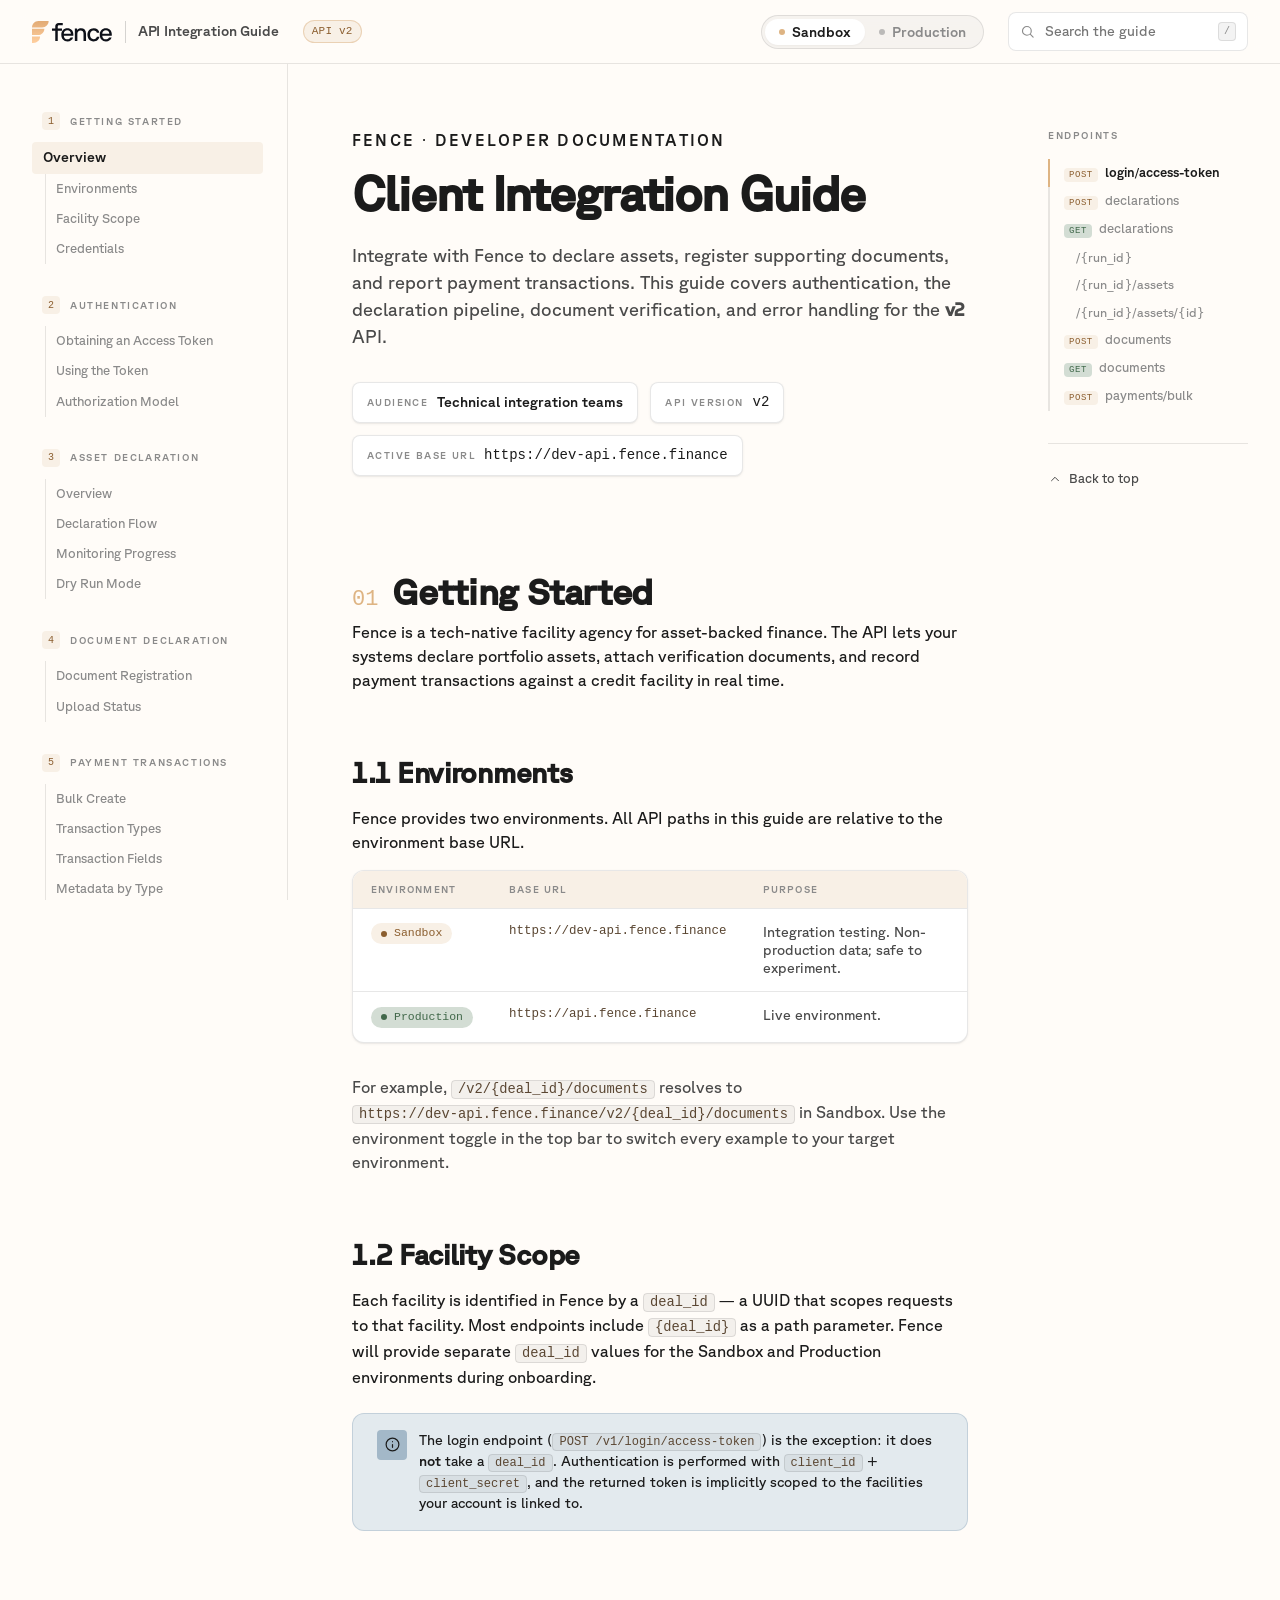
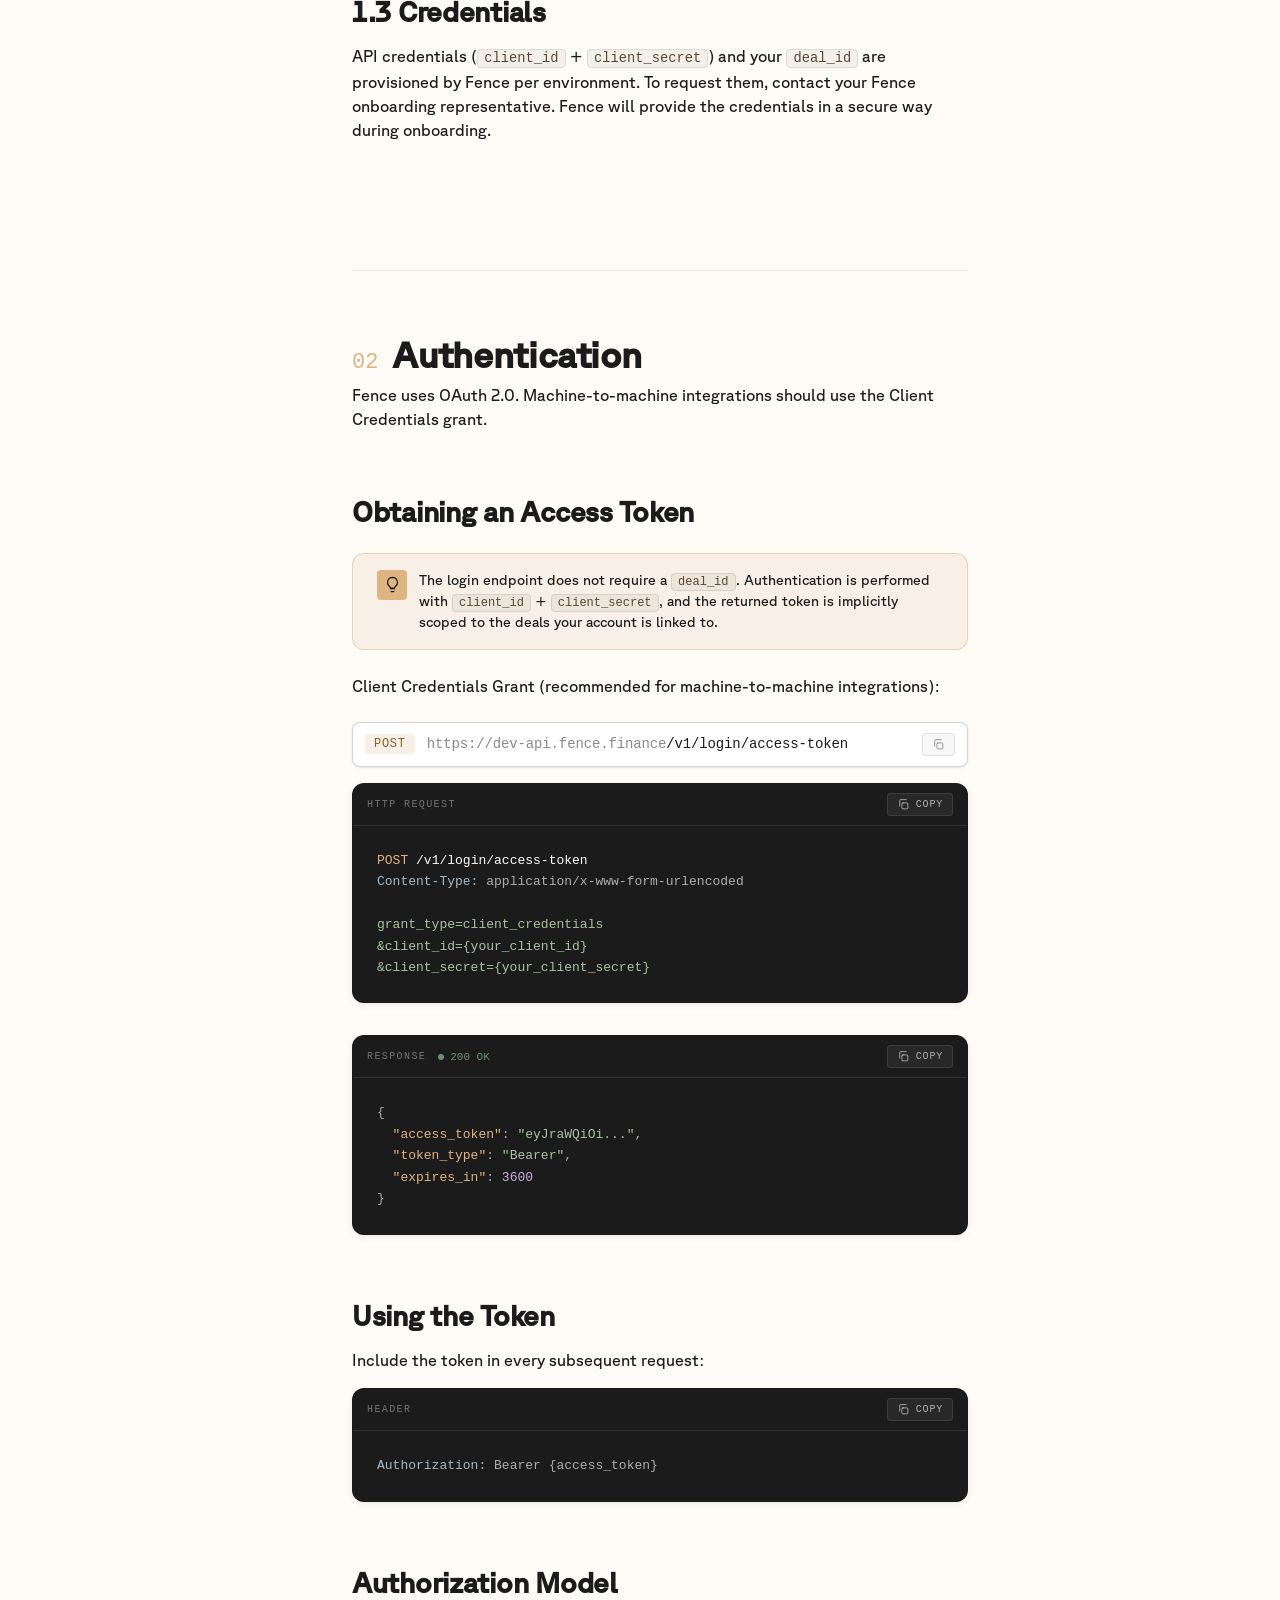
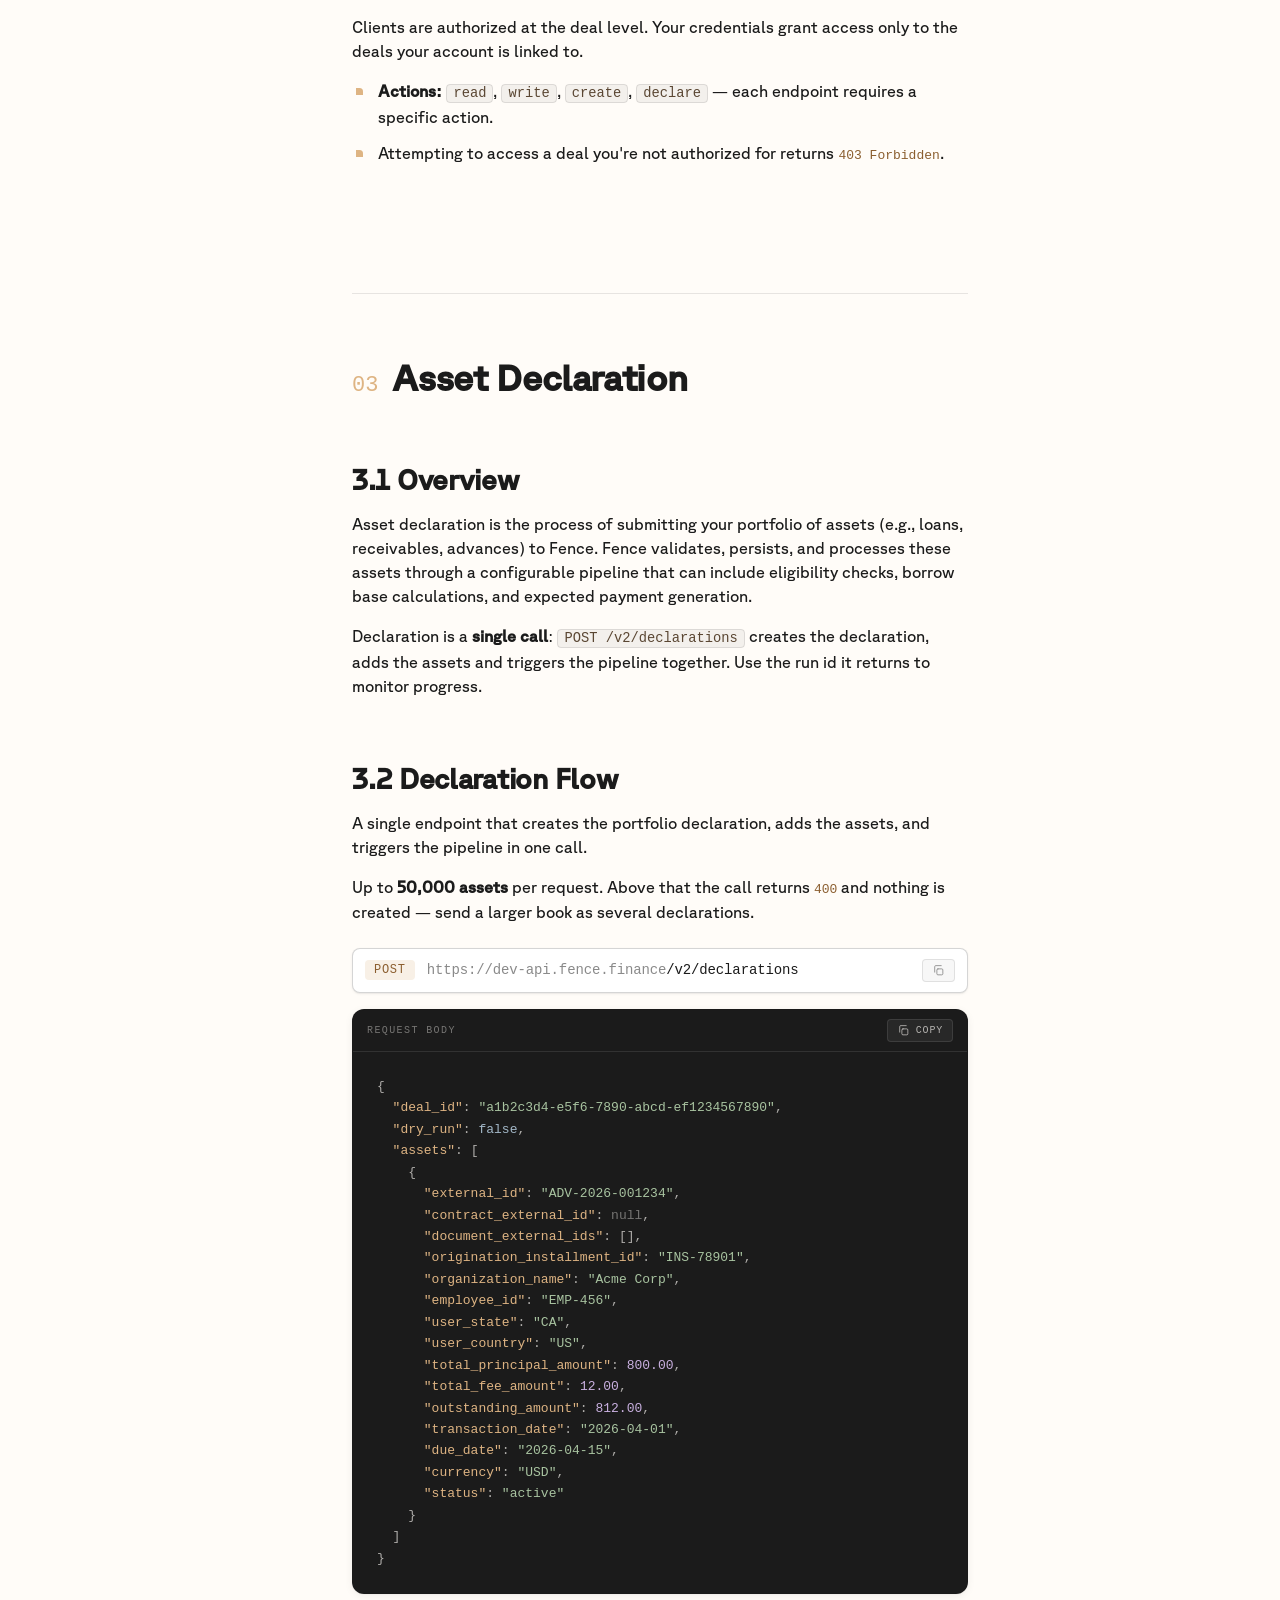
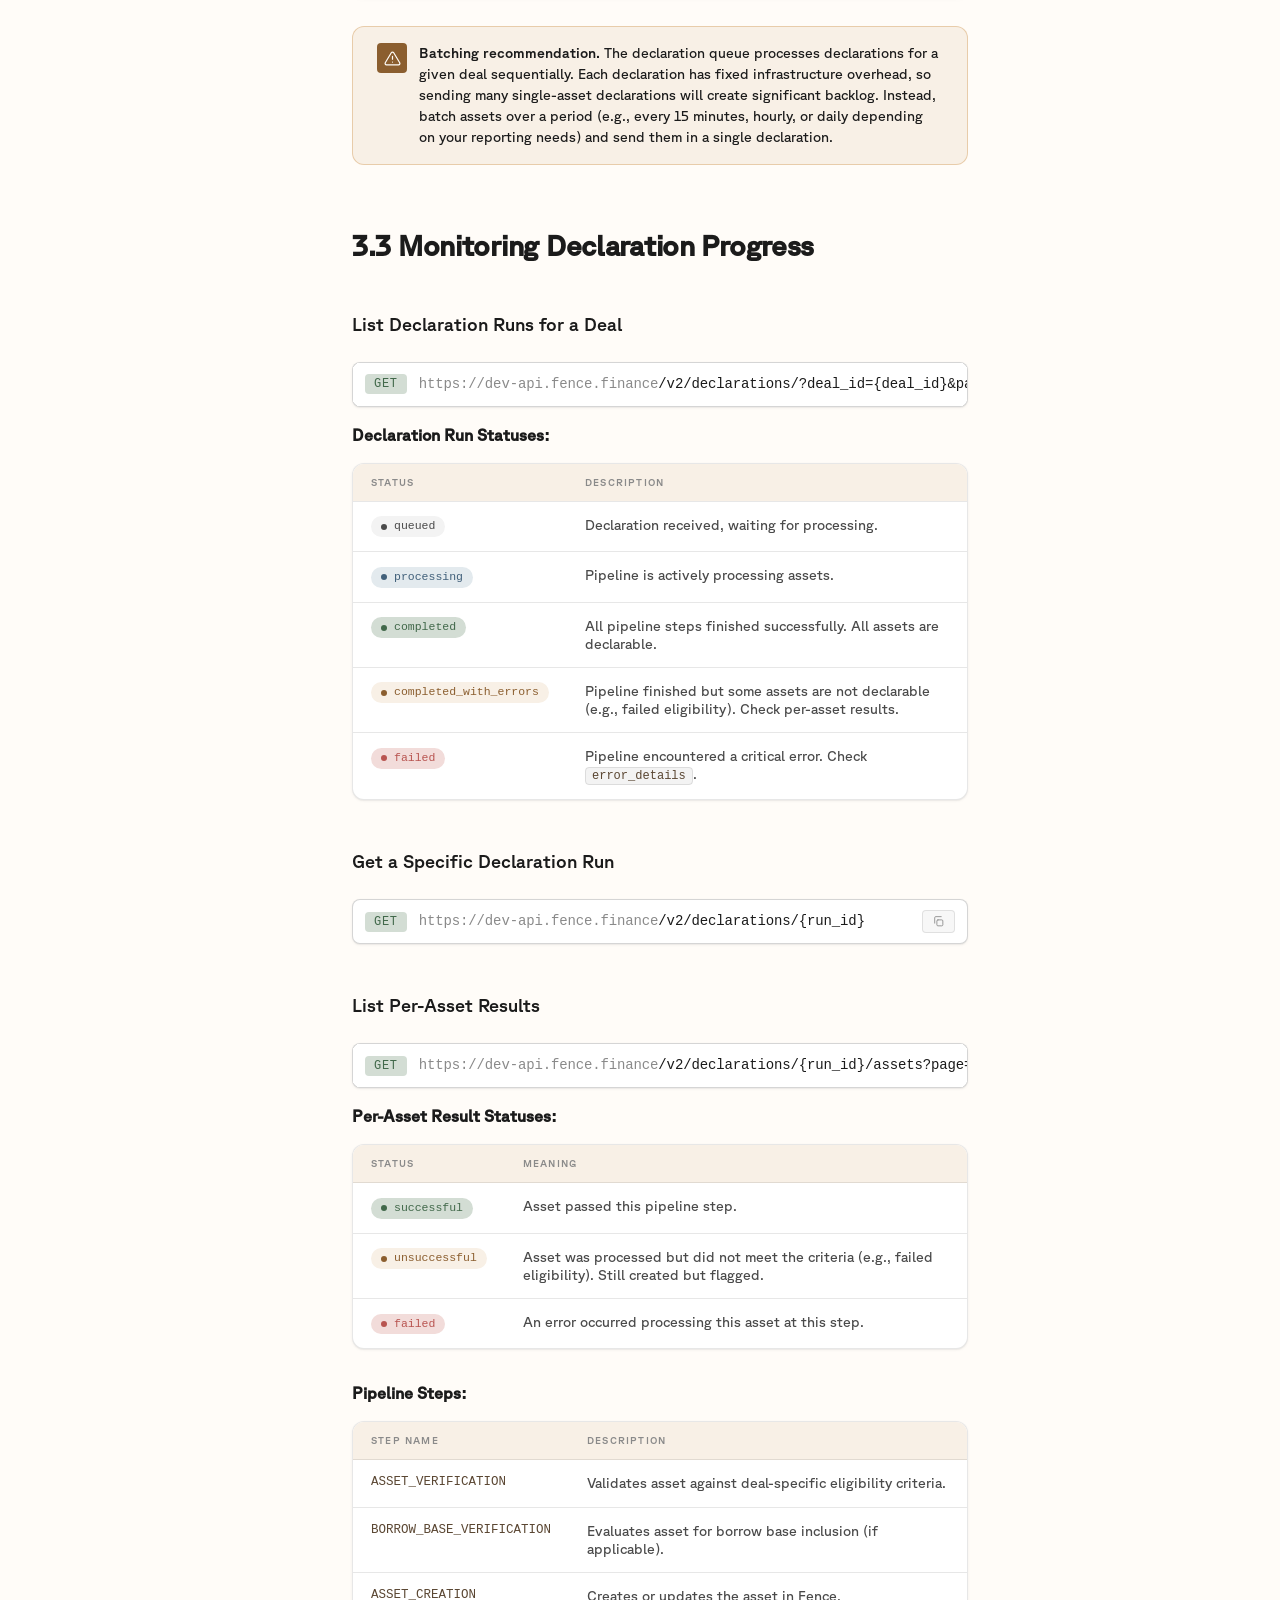
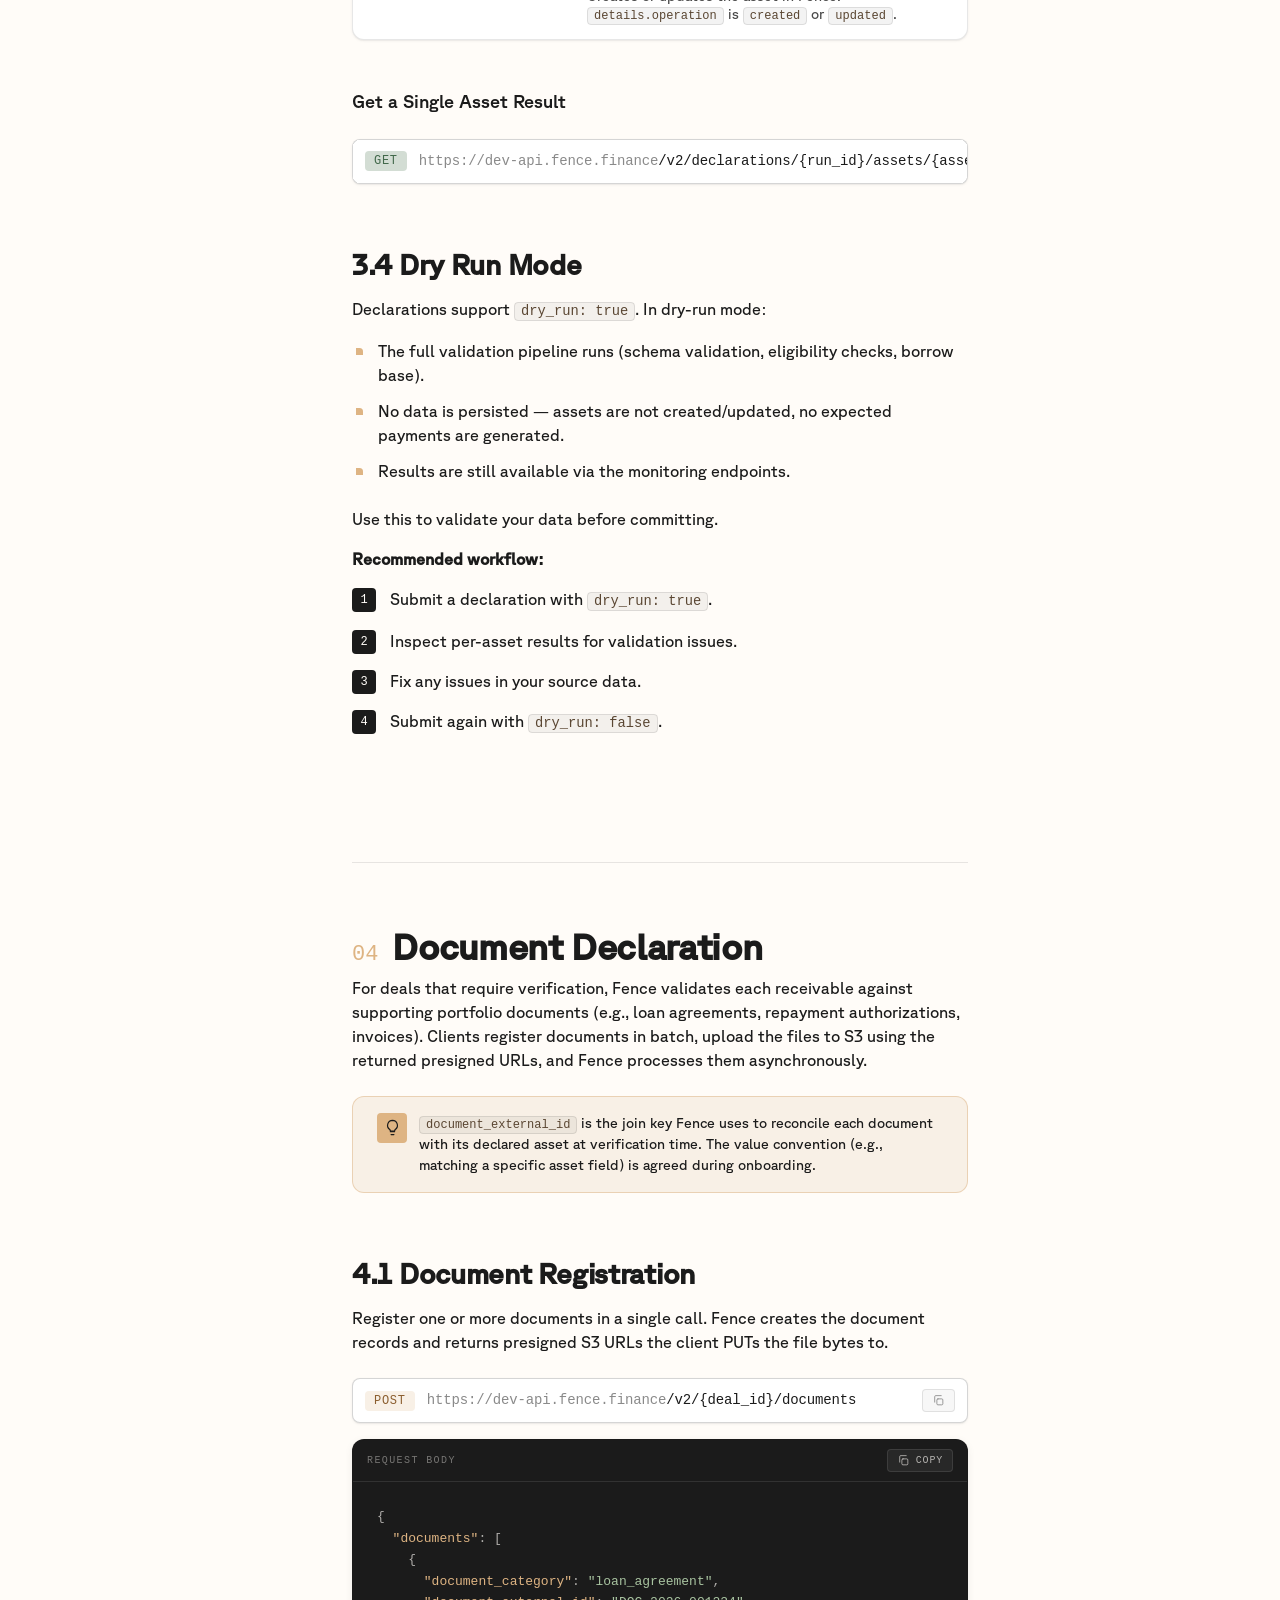
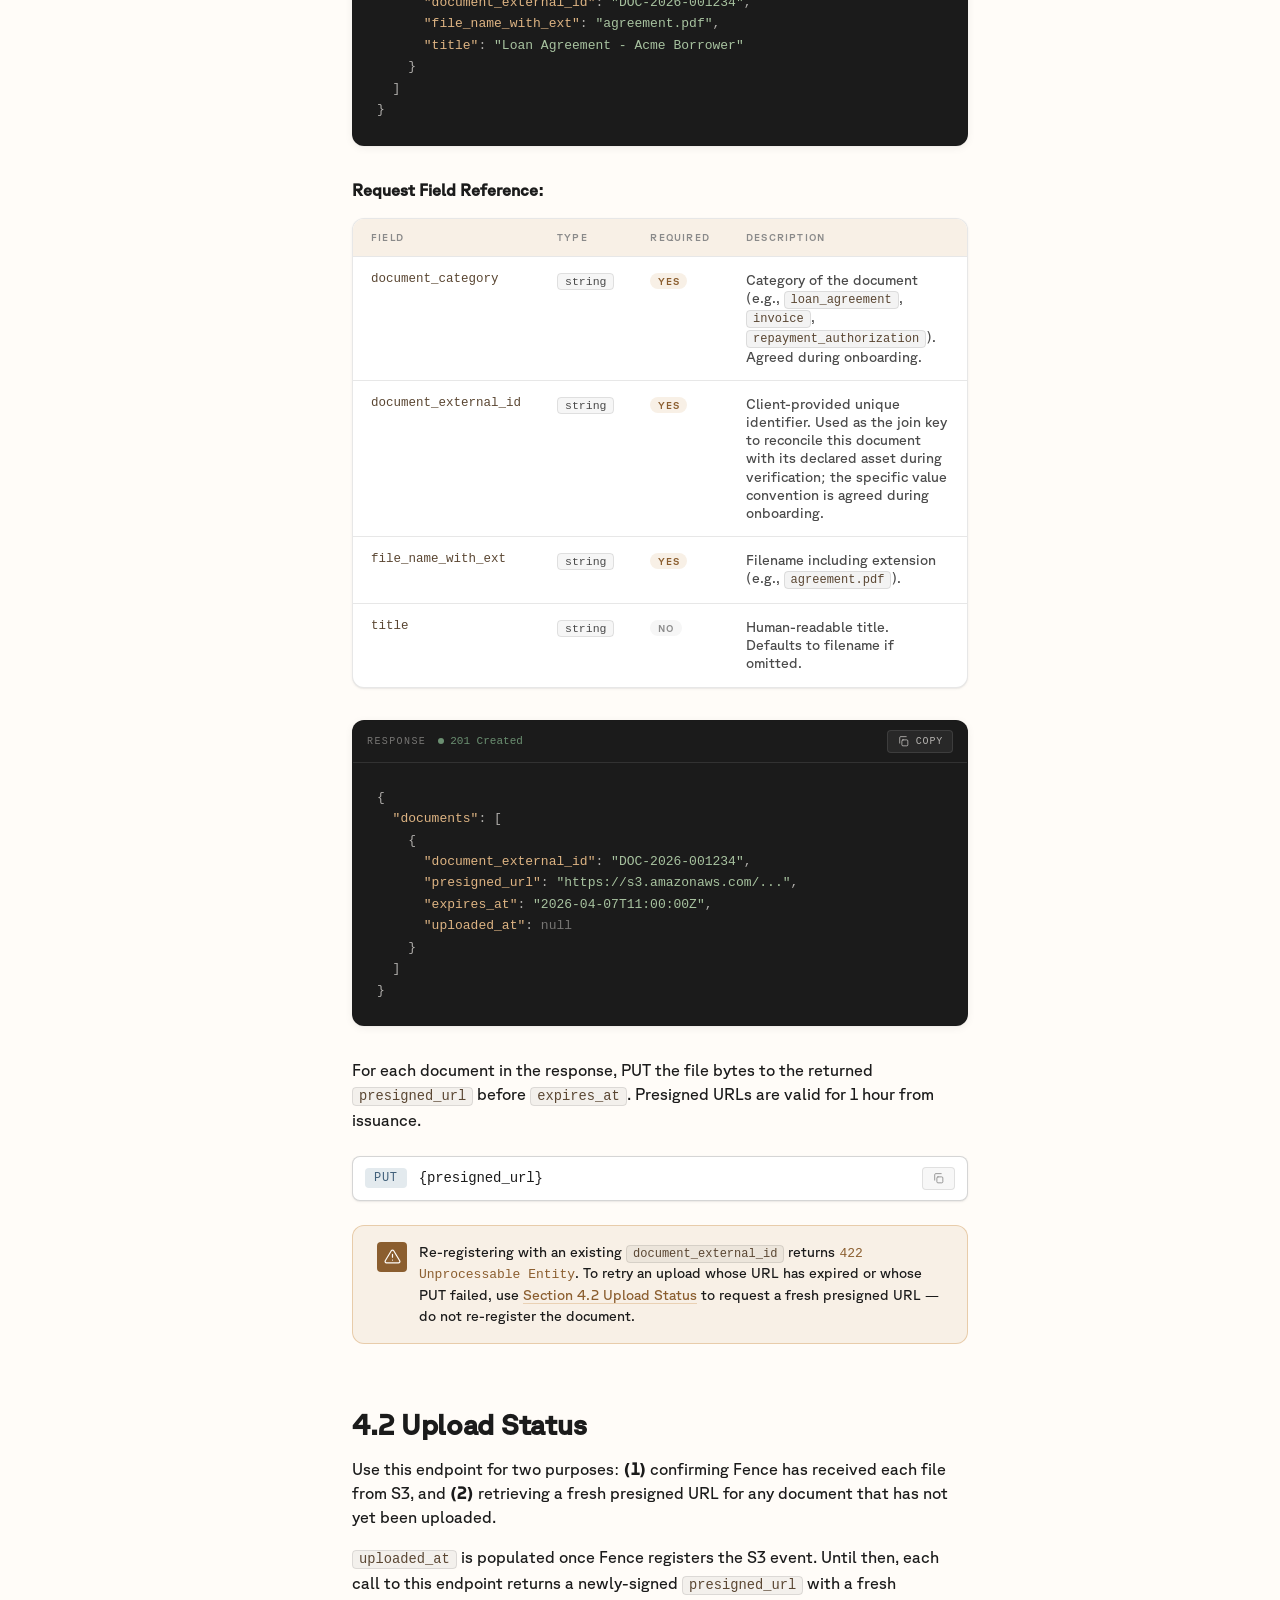
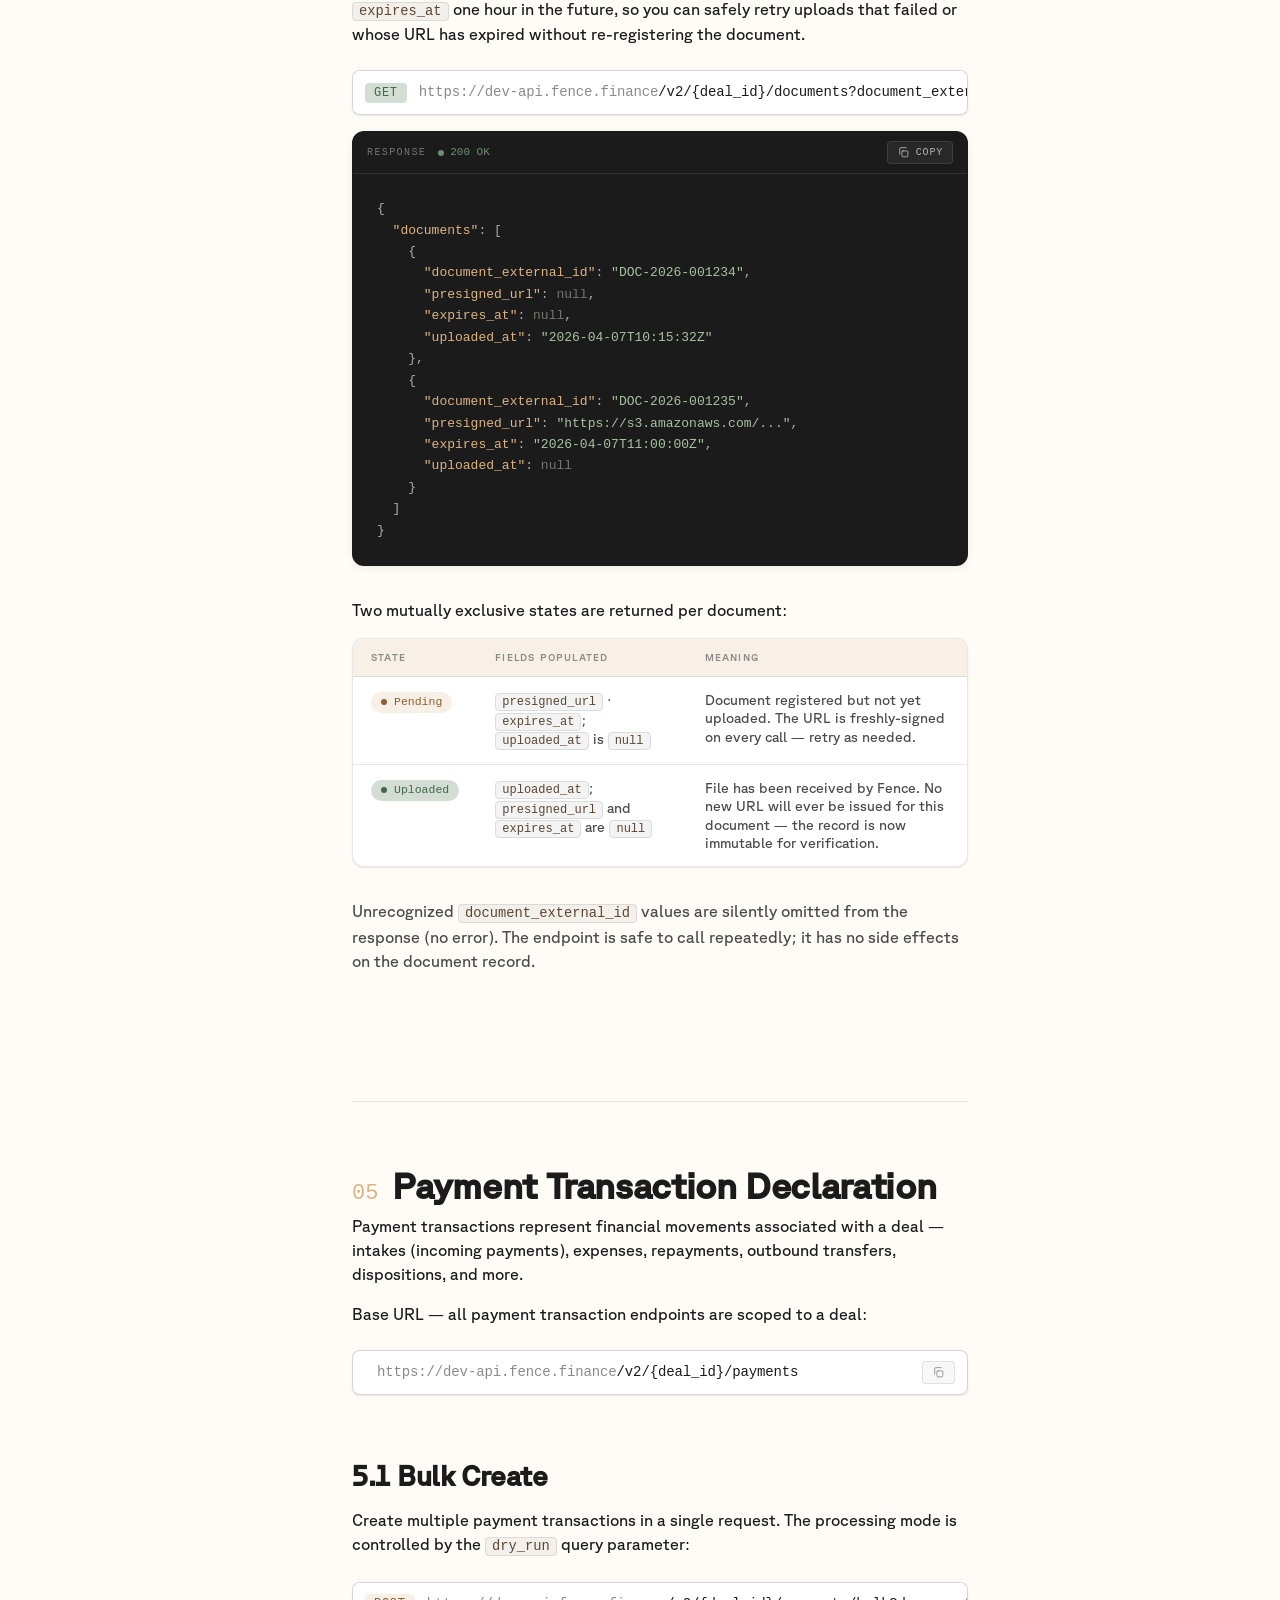
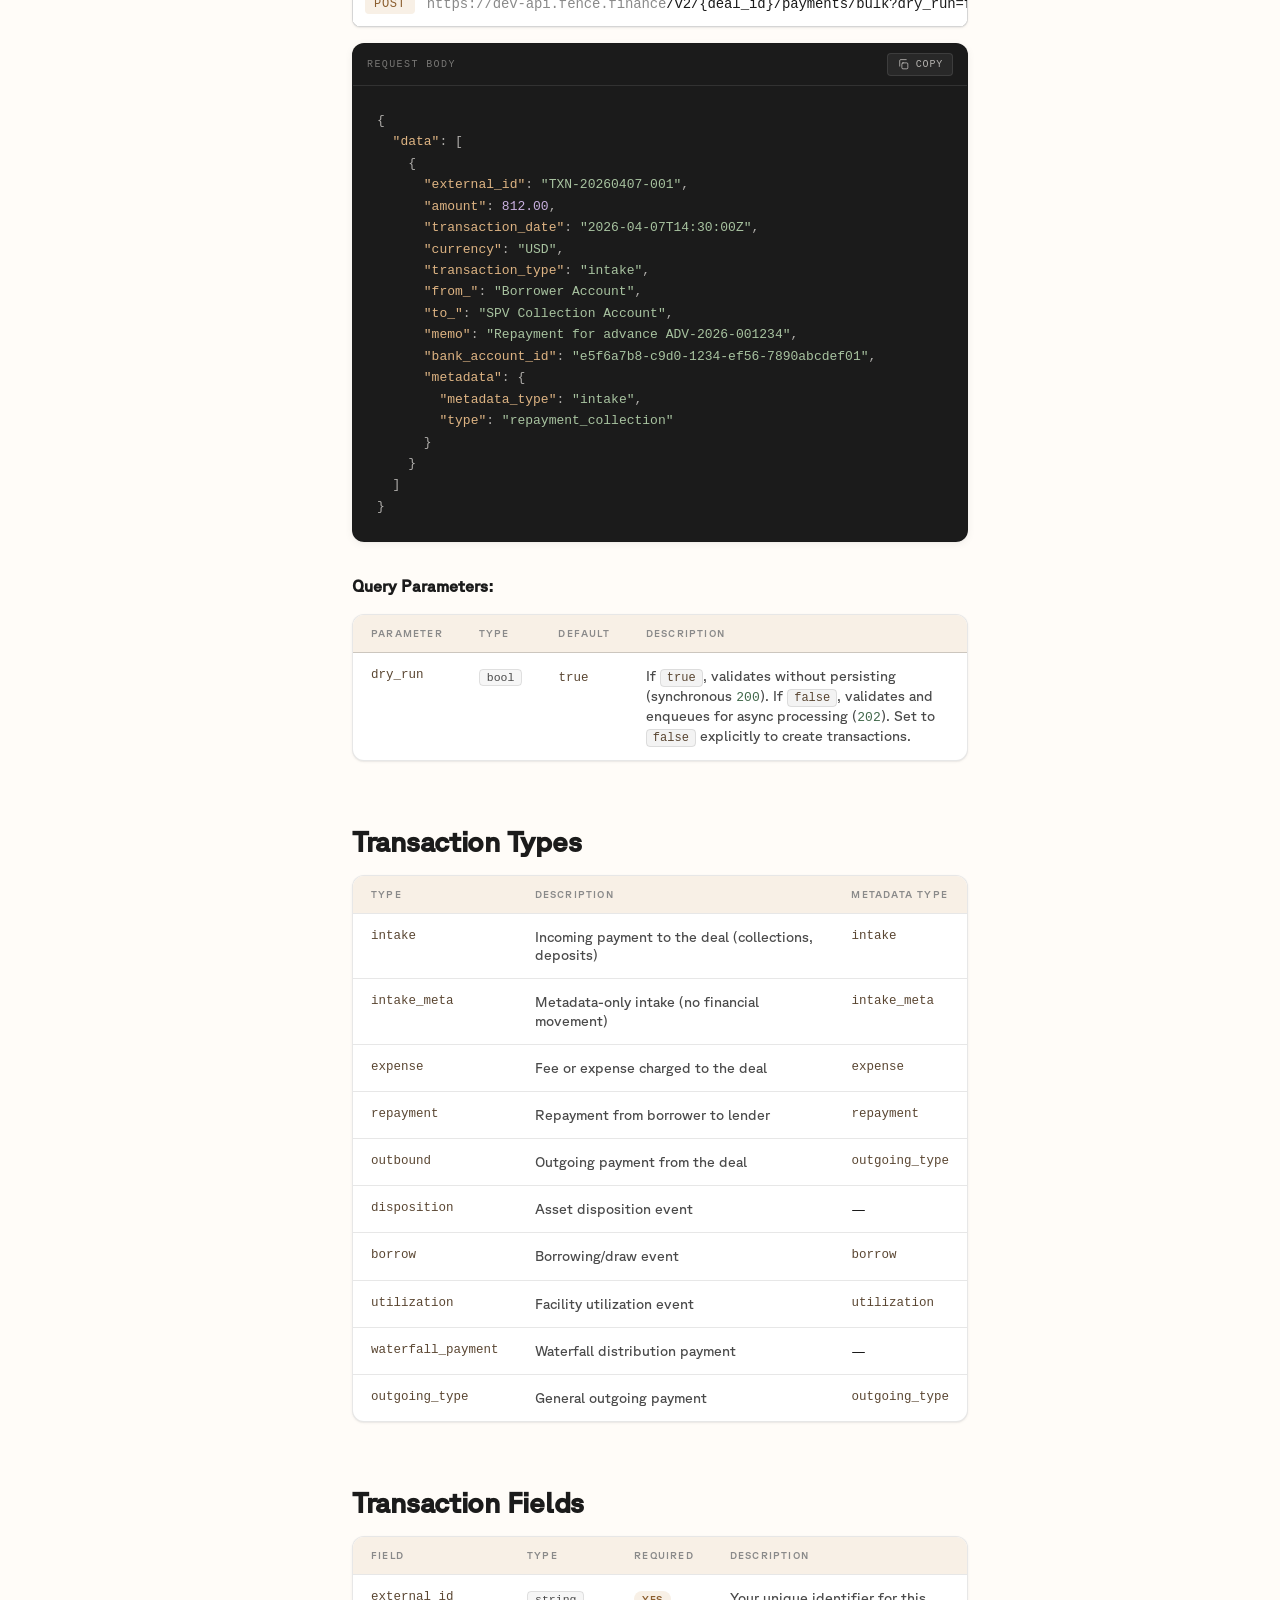
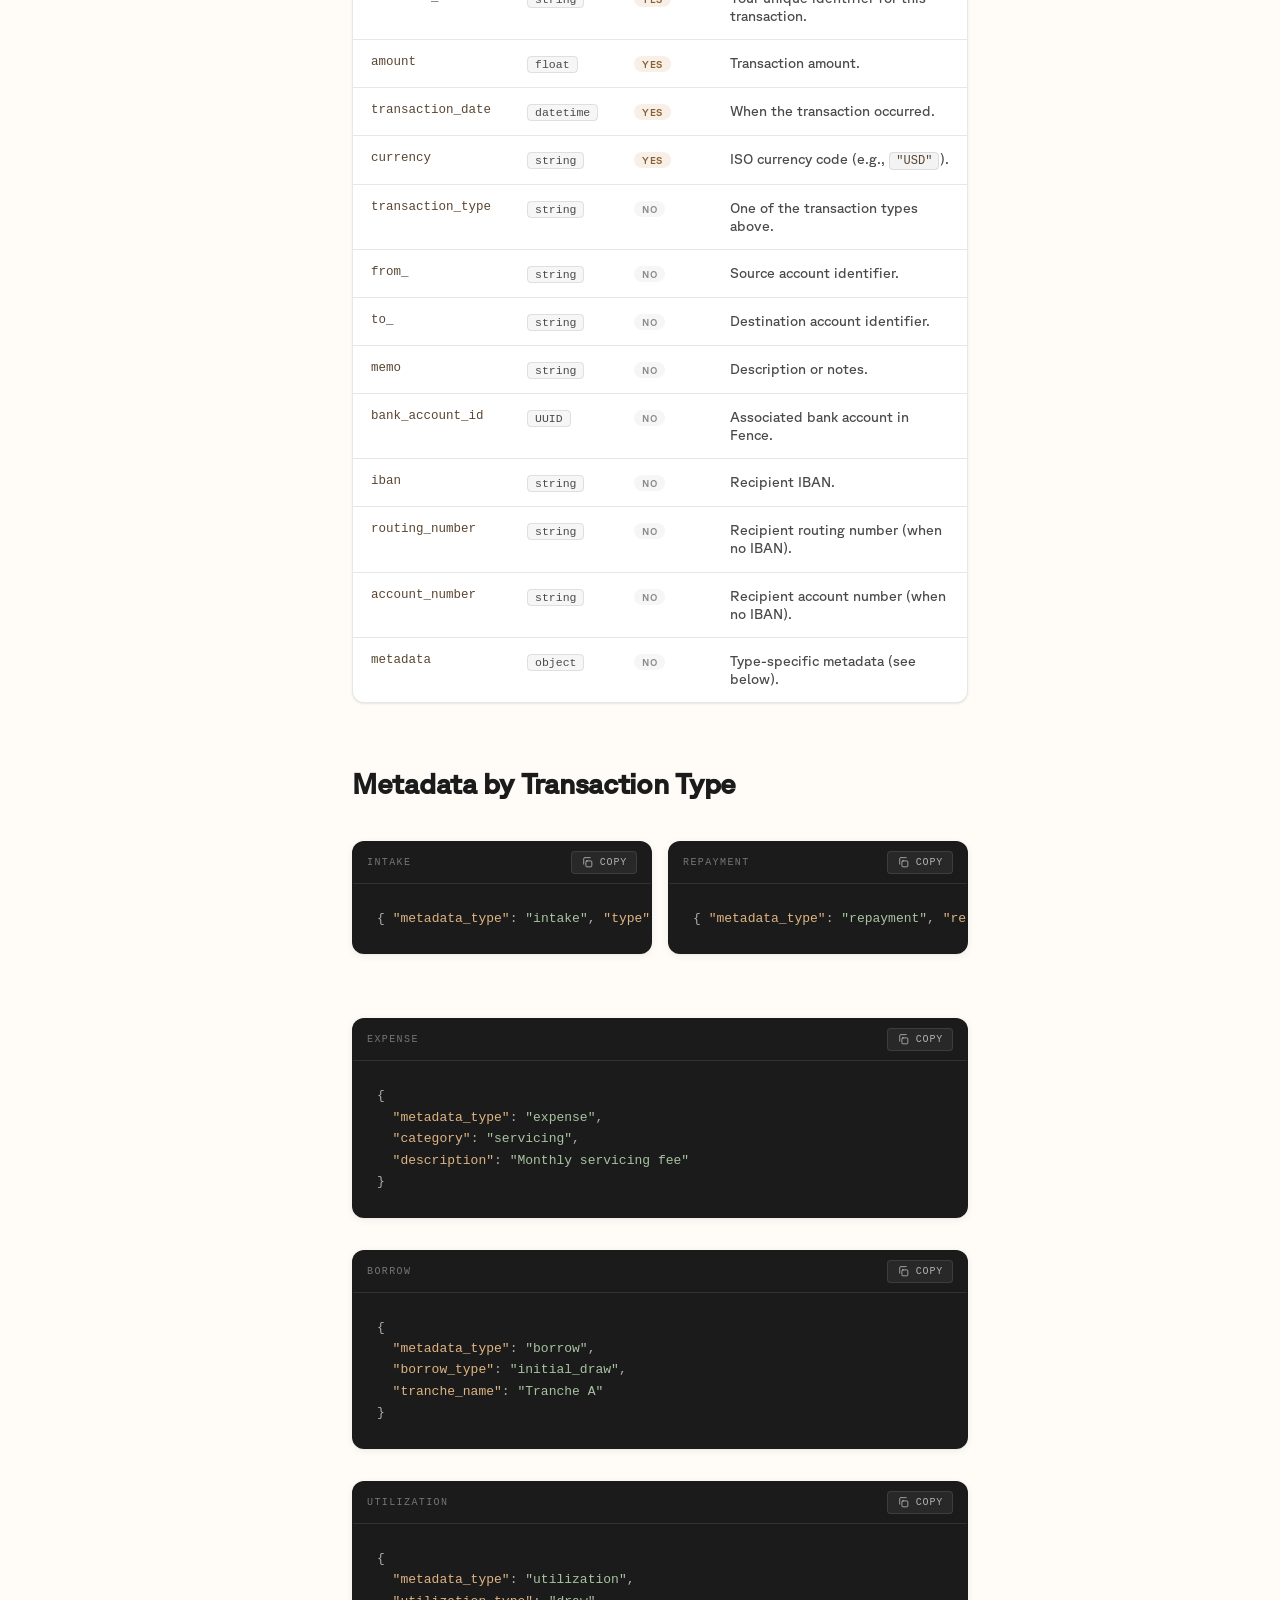
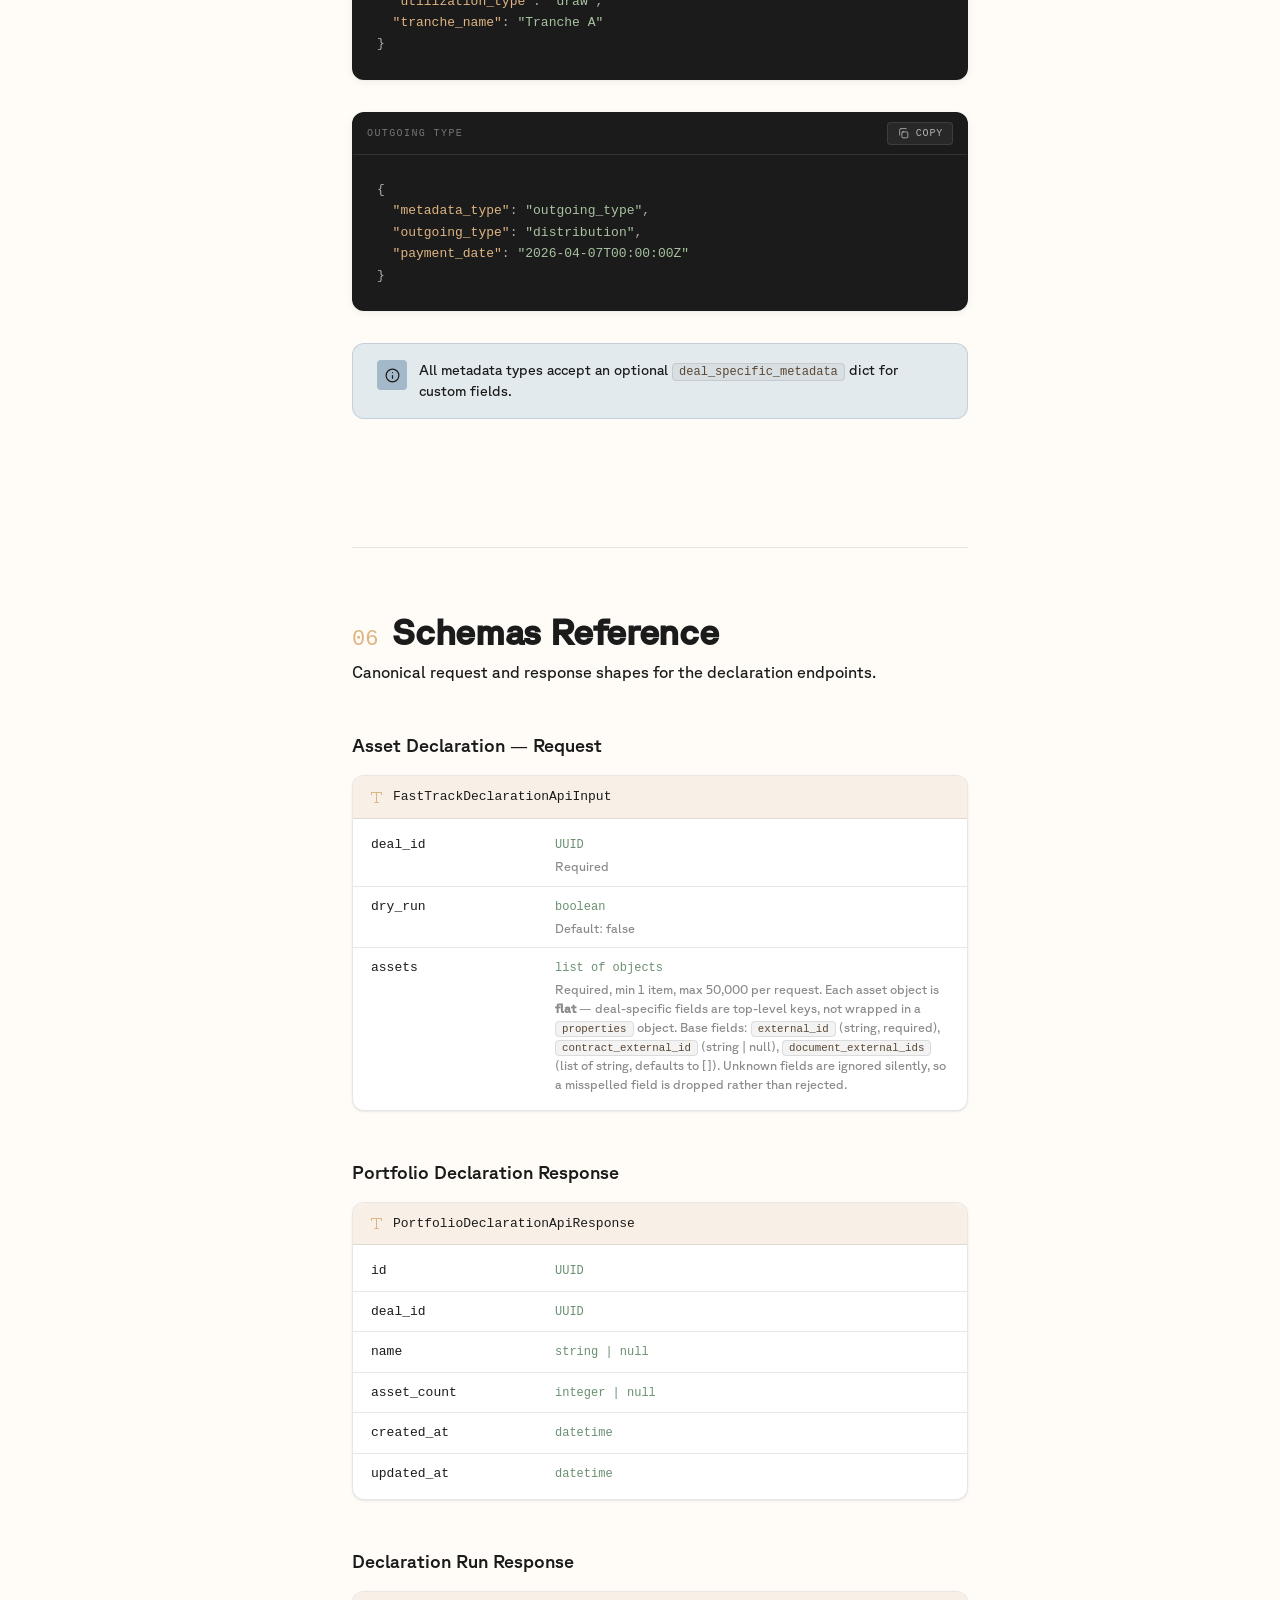
==== commit af6ac885: "Correct v2 declaration docs against the backend The published guide describes an API shape the platf" ====
--- a/Fence API Guide-print.html
+++ b/Fence API Guide-print.html
@@ -113,8 +113,7 @@
     <nav class="nav-group">
       <p class="nav-group-title"><span class="n">3</span> Asset Declaration</p>
       <a class="nav-link sub" href="#asset-overview">Overview</a>
-      <a class="nav-link sub" href="#step-by-step">Step-by-Step Flow</a>
-      <a class="nav-link sub" href="#fast-track">Fast-Track Flow</a>
+      <a class="nav-link sub" href="#declaration-flow">Declaration Flow</a>
       <a class="nav-link sub" href="#monitoring">Monitoring Progress</a>
       <a class="nav-link sub" href="#dry-run">Dry Run Mode</a>
     </nav>
@@ -256,145 +255,39 @@
 
       <h3 class="sub" id="asset-overview">3.1 Overview</h3>
       <p>Asset declaration is the process of submitting your portfolio of assets (e.g., loans, receivables, advances) to Fence. Fence validates, persists, and processes these assets through a configurable pipeline that can include eligibility checks, borrow base calculations, and expected payment generation.</p>
-      <p>Two approaches are available. Both trigger the same processing pipeline and produce the same results.</p>
-      <div class="card-grid">
-        <div class="fcard">
-          <div class="leaf-bg"></div>
-          <p class="tag">Approach A</p>
-          <h5>Step-by-step</h5>
-          <p>Best for large portfolios and incremental asset addition. Fine-grained control over the declaration lifecycle.</p>
-          <span class="ep-mini">/v2/portfolio_declarations/</span>
-        </div>
-        <div class="fcard">
-          <div class="leaf-bg"></div>
-          <p class="tag">Approach B</p>
-          <h5>Fast-track</h5>
-          <p>Best for simpler integrations and single-call declaration. Create, add assets, and trigger in one request.</p>
-          <span class="ep-mini">/v2/declarations/</span>
-        </div>
-      </div>
-
-      <h3 class="sub" id="step-by-step">3.2 Step-by-Step Declaration Flow</h3>
-      <p>This approach gives you fine-grained control over the declaration lifecycle.</p>
-
-      <h4 class="subsub" id="step1">Step 1 · Create a Portfolio Declaration</h4>
+      <p>Declaration is a <strong>single call</strong>: <code class="tok">POST /v2/declarations</code> creates the declaration, adds the assets and triggers the pipeline together. Use the run id it returns to monitor progress.</p>
+
+      <h3 class="sub" id="declaration-flow">3.2 Declaration Flow</h3>
+      <p>A single endpoint that creates the portfolio declaration, adds the assets, and triggers the pipeline in one call.</p>
+      <p>Up to <strong>50,000 assets</strong> per request. Above that the call returns <span class="httpcode s4">400</span> and nothing is created — send a larger book as several declarations.</p>
       <div class="endpoint">
         <span class="method post">POST</span>
-        <span class="path"><span class="base env-base">https://dev-api.fence.finance</span>/v2/portfolio_declarations/</span>
-        <button class="copy light copy-ep" data-copy="endpoint" aria-label="Copy endpoint"></button>
-      </div>
-      <div class="code">
-        <div class="code-head"><span class="lang">Request Body</span><span class="resp" style="color:var(--fg-on-dark-2)">application/json</span><button class="copy" data-copy="code" data-label="Copy"></button></div>
-        <pre><code data-lang="json">{
-  "name": "Daily Portfolio Snapshot 2026-04-07",
-  "deal_id": "a1b2c3d4-e5f6-7890-abcd-ef1234567890"
-}</code></pre>
-      </div>
-      <div class="code">
-        <div class="code-head"><span class="lang">Response</span><span class="resp"><span class="dot"></span>201 Created</span><button class="copy" data-copy="code" data-label="Copy"></button></div>
-        <pre><code data-lang="json">{
-  "id": "d4e5f6a7-b8c9-0123-4567-890abcdef012",
+        <span class="path"><span class="base env-base">https://dev-api.fence.finance</span>/v2/declarations</span>
+        <button class="copy light copy-ep" data-copy="endpoint" aria-label="Copy endpoint"></button>
+      </div>
+      <div class="code">
+        <div class="code-head"><span class="lang">Request Body</span><button class="copy" data-copy="code" data-label="Copy"></button></div>
+        <pre><code data-lang="json">{
   "deal_id": "a1b2c3d4-e5f6-7890-abcd-ef1234567890",
-  "name": "Daily Portfolio Snapshot 2026-04-07",
-  "asset_count": null,
-  "created_at": "2026-04-07T10:00:00Z",
-  "updated_at": "2026-04-07T10:00:00Z"
-}</code></pre>
-      </div>
-
-      <h4 class="subsub" id="step2">Step 2 · Add Assets to the Declaration</h4>
-      <p>You can call this endpoint multiple times to add assets in batches.</p>
-      <div class="endpoint">
-        <span class="method post">POST</span>
-        <span class="path"><span class="base env-base">https://dev-api.fence.finance</span>/v2/portfolio_declarations/{portfolio_declaration_id}/assets</span>
-        <button class="copy light copy-ep" data-copy="endpoint" aria-label="Copy endpoint"></button>
-      </div>
-      <div class="code">
-        <div class="code-head"><span class="lang">Request Body — list of assets</span><button class="copy" data-copy="code" data-label="Copy"></button></div>
-        <pre><code data-lang="json">[
-  {
-    "external_id": "ADV-2026-001234",
-    "contract_external_id": null,
-    "properties": {
+  "dry_run": false,
+  "assets": [
+    {
+      "external_id": "ADV-2026-001234",
+      "contract_external_id": null,
+      "document_external_ids": [],
       "origination_installment_id": "INS-78901",
       "organization_name": "Acme Corp",
-      "employer_name": "Acme Corp",
       "employee_id": "EMP-456",
       "user_state": "CA",
       "user_country": "US",
-      "earned_wage": 2500.00,
       "total_principal_amount": 800.00,
       "total_fee_amount": 12.00,
-      "outstanding_principal_amount": 800.00,
-      "outstanding_fee_amount": 12.00,
       "outstanding_amount": 812.00,
       "transaction_date": "2026-04-01",
       "due_date": "2026-04-15",
       "currency": "USD",
       "status": "active"
     }
-  }
-]</code></pre>
-      </div>
-      <p><strong>Key points:</strong></p>
-      <ul class="fence-list">
-        <li><code class="tok">external_id</code> — Your unique identifier for the asset. Used for idempotency (upsert on re-declaration).</li>
-        <li><code class="tok">contract_external_id</code> — Optional. Links the asset to a specific contract. If <code class="tok">null</code>, Fence may auto-create a default umbrella contract (deal-dependent).</li>
-        <li><code class="tok">properties</code> — Deal-specific fields. The exact schema is agreed upon during onboarding and validated by Fence during the declaration pipeline.</li>
-      </ul>
-
-      <h4 class="subsub" id="step3">Step 3 · Trigger the Declaration</h4>
-      <div class="endpoint">
-        <span class="method post">POST</span>
-        <span class="path"><span class="base env-base">https://dev-api.fence.finance</span>/v2/portfolio_declarations/{portfolio_declaration_id}/declare</span>
-        <button class="copy light copy-ep" data-copy="endpoint" aria-label="Copy endpoint"></button>
-      </div>
-      <div class="code">
-        <div class="code-head"><span class="lang">Request Body</span><button class="copy" data-copy="code" data-label="Copy"></button></div>
-        <pre><code data-lang="json">{
-  "dry_run": false
-}</code></pre>
-      </div>
-      <div class="code">
-        <div class="code-head"><span class="lang">Response</span><span class="resp"><span class="dot"></span>202 Accepted</span><button class="copy" data-copy="code" data-label="Copy"></button></div>
-        <pre><code data-lang="json">{
-  "id": "b1c2d3e4-f5a6-7890-bcde-f01234567890",
-  "status": "QUEUED",
-  "dry_run": false
-}</code></pre>
-      </div>
-      <p class="muted">The <span class="httpcode s2">202 Accepted</span> status indicates the declaration has been queued for asynchronous processing. Use the <code class="tok">id</code> to monitor progress.</p>
-
-      <h3 class="sub" id="fast-track">3.3 Fast-Track Declaration Flow</h3>
-      <p>A single endpoint that creates a portfolio declaration, adds assets, and triggers the pipeline in one call.</p>
-      <div class="endpoint">
-        <span class="method post">POST</span>
-        <span class="path"><span class="base env-base">https://dev-api.fence.finance</span>/v2/declarations/</span>
-        <button class="copy light copy-ep" data-copy="endpoint" aria-label="Copy endpoint"></button>
-      </div>
-      <div class="code">
-        <div class="code-head"><span class="lang">Request Body</span><button class="copy" data-copy="code" data-label="Copy"></button></div>
-        <pre><code data-lang="json">{
-  "deal_id": "a1b2c3d4-e5f6-7890-abcd-ef1234567890",
-  "dry_run": false,
-  "assets": [
-    {
-      "external_id": "ADV-2026-001234",
-      "properties": {
-        "origination_installment_id": "INS-78901",
-        "organization_name": "Acme Corp",
-        "employee_id": "EMP-456",
-        "user_state": "CA",
-        "user_country": "US",
-        "total_principal_amount": 800.00,
-        "total_fee_amount": 12.00,
-        "outstanding_amount": 812.00,
-        "transaction_date": "2026-04-01",
-        "due_date": "2026-04-15",
-        "currency": "USD",
-        "status": "active"
-      }
-    }
   ]
 }</code></pre>
       </div>
@@ -403,12 +296,12 @@
         <div class="body"><strong>Batching recommendation.</strong> The declaration queue processes declarations for a given deal sequentially. Each declaration has fixed infrastructure overhead, so sending many single-asset declarations will create significant backlog. Instead, batch assets over a period (e.g., every 15 minutes, hourly, or daily depending on your reporting needs) and send them in a single declaration.</div>
       </div>
 
-      <h3 class="sub" id="monitoring">3.4 Monitoring Declaration Progress</h3>
+      <h3 class="sub" id="monitoring">3.3 Monitoring Declaration Progress</h3>
 
       <h4 class="subsub" id="list-runs">List Declaration Runs for a Deal</h4>
       <div class="endpoint">
         <span class="method get">GET</span>
-        <span class="path"><span class="base env-base">https://dev-api.fence.finance</span>/v2/declarations/?deal_id={deal_id}&page=1&size=20</span>
+        <span class="path"><span class="base env-base">https://dev-api.fence.finance</span>/v2/declarations/?deal_id={deal_id}&page=1&page_size=100</span>
         <button class="copy light copy-ep" data-copy="endpoint" aria-label="Copy endpoint"></button>
       </div>
       <p><strong>Declaration Run Statuses:</strong></p>
@@ -416,11 +309,11 @@
         <table class="fence-table">
           <thead><tr><th>Status</th><th>Description</th></tr></thead>
           <tbody>
-            <tr><td><span class="sbadge neutral"><span class="dot"></span>QUEUED</span></td><td><span class="desc">Declaration received, waiting for processing.</span></td></tr>
-            <tr><td><span class="sbadge info"><span class="dot"></span>PROCESSING</span></td><td><span class="desc">Pipeline is actively processing assets.</span></td></tr>
-            <tr><td><span class="sbadge ok"><span class="dot"></span>COMPLETED</span></td><td><span class="desc">All pipeline steps finished successfully. All assets are declarable.</span></td></tr>
-            <tr><td><span class="sbadge warn"><span class="dot"></span>COMPLETED_WITH_ERRORS</span></td><td><span class="desc">Pipeline finished but some assets are not declarable (e.g., failed eligibility). Check per-asset results.</span></td></tr>
-            <tr><td><span class="sbadge danger"><span class="dot"></span>FAILED</span></td><td><span class="desc">Pipeline encountered a critical error. Check <code class="tok">error_details</code>.</span></td></tr>
+            <tr><td><span class="sbadge neutral"><span class="dot"></span>queued</span></td><td><span class="desc">Declaration received, waiting for processing.</span></td></tr>
+            <tr><td><span class="sbadge info"><span class="dot"></span>processing</span></td><td><span class="desc">Pipeline is actively processing assets.</span></td></tr>
+            <tr><td><span class="sbadge ok"><span class="dot"></span>completed</span></td><td><span class="desc">All pipeline steps finished successfully. All assets are declarable.</span></td></tr>
+            <tr><td><span class="sbadge warn"><span class="dot"></span>completed_with_errors</span></td><td><span class="desc">Pipeline finished but some assets are not declarable (e.g., failed eligibility). Check per-asset results.</span></td></tr>
+            <tr><td><span class="sbadge danger"><span class="dot"></span>failed</span></td><td><span class="desc">Pipeline encountered a critical error. Check <code class="tok">error_details</code>.</span></td></tr>
           </tbody>
         </table>
       </div>
@@ -443,9 +336,9 @@
         <table class="fence-table">
           <thead><tr><th>Status</th><th>Meaning</th></tr></thead>
           <tbody>
-            <tr><td><span class="sbadge ok"><span class="dot"></span>SUCCESSFUL</span></td><td><span class="desc">Asset passed this pipeline step.</span></td></tr>
-            <tr><td><span class="sbadge warn"><span class="dot"></span>UNSUCCESSFUL</span></td><td><span class="desc">Asset was processed but did not meet the criteria (e.g., failed eligibility). Still created but flagged.</span></td></tr>
-            <tr><td><span class="sbadge danger"><span class="dot"></span>FAILED</span></td><td><span class="desc">An error occurred processing this asset at this step.</span></td></tr>
+            <tr><td><span class="sbadge ok"><span class="dot"></span>successful</span></td><td><span class="desc">Asset passed this pipeline step.</span></td></tr>
+            <tr><td><span class="sbadge warn"><span class="dot"></span>unsuccessful</span></td><td><span class="desc">Asset was processed but did not meet the criteria (e.g., failed eligibility). Still created but flagged.</span></td></tr>
+            <tr><td><span class="sbadge danger"><span class="dot"></span>failed</span></td><td><span class="desc">An error occurred processing this asset at this step.</span></td></tr>
           </tbody>
         </table>
       </div>
@@ -468,8 +361,8 @@
         <button class="copy light copy-ep" data-copy="endpoint" aria-label="Copy endpoint"></button>
       </div>
 
-      <h3 class="sub" id="dry-run">3.5 Dry Run Mode</h3>
-      <p>Both declaration flows support <code class="tok">dry_run: true</code>. In dry-run mode:</p>
+      <h3 class="sub" id="dry-run">3.4 Dry Run Mode</h3>
+      <p>Declarations support <code class="tok">dry_run: true</code>. In dry-run mode:</p>
       <ul class="fence-list">
         <li>The full validation pipeline runs (schema validation, eligibility checks, borrow base).</li>
         <li>No data is persisted — assets are not created/updated, no expected payments are generated.</li>
@@ -776,21 +669,11 @@
 
       <h4 class="subsub">Asset Declaration — Request</h4>
       <div class="schema">
-        <div class="schema-head"><svg class="ic" viewBox="0 0 24 24" fill="none" stroke="currentColor" stroke-width="1.7" stroke-linecap="round" stroke-linejoin="round"><path d="M4 7V4h16v3M9 20h6M12 4v16"/></svg>CreatePortfolioDeclarationAssetItem</div>
-        <div class="schema-body">
-          <div class="field"><span class="name">external_id</span><span class="meta"><span class="ftype">string</span><span class="fnote">Required, min 1 char</span></span></div>
-          <div class="field"><span class="name">contract_external_id</span><span class="meta"><span class="ftype">string | null</span></span></div>
-          <div class="field"><span class="name">properties</span><span class="meta"><span class="ftype">object | null</span><span class="fnote">Deal-specific fields</span></span></div>
-        </div>
-      </div>
-
-      <h4 class="subsub">Asset Declaration — Fast Track Request</h4>
-      <div class="schema">
         <div class="schema-head"><svg class="ic" viewBox="0 0 24 24" fill="none" stroke="currentColor" stroke-width="1.7" stroke-linecap="round" stroke-linejoin="round"><path d="M4 7V4h16v3M9 20h6M12 4v16"/></svg>FastTrackDeclarationApiInput</div>
         <div class="schema-body">
           <div class="field"><span class="name">deal_id</span><span class="meta"><span class="ftype">UUID</span><span class="fnote">Required</span></span></div>
           <div class="field"><span class="name">dry_run</span><span class="meta"><span class="ftype">boolean</span><span class="fnote">Default: false</span></span></div>
-          <div class="field"><span class="name">assets</span><span class="meta"><span class="ftype">list of objects</span><span class="fnote">Required, min 1 item. Each object must contain at minimum: <code class="tok">external_id</code> (string) and <code class="tok">properties</code> (object, deal-specific).</span></span></div>
+          <div class="field"><span class="name">assets</span><span class="meta"><span class="ftype">list of objects</span><span class="fnote">Required, min 1 item, max 50,000 per request. Each asset object is <strong>flat</strong> — deal-specific fields are top-level keys, not wrapped in a <code class="tok">properties</code> object. Base fields: <code class="tok">external_id</code> (string, required), <code class="tok">contract_external_id</code> (string | null), <code class="tok">document_external_ids</code> (list of string, defaults to []). Unknown fields are ignored silently, so a misspelled field is dropped rather than rejected.</span></span></div>
         </div>
       </div>
 
@@ -814,7 +697,7 @@
           <div class="field"><span class="name">id</span><span class="meta"><span class="ftype">UUID</span></span></div>
           <div class="field"><span class="name">portfolio_declaration_id</span><span class="meta"><span class="ftype">UUID</span></span></div>
           <div class="field"><span class="name">dry_run</span><span class="meta"><span class="ftype">boolean</span></span></div>
-          <div class="field"><span class="name">status</span><span class="meta"><span class="ftype">"QUEUED" | "PROCESSING" | "COMPLETED" | "COMPLETED_WITH_ERRORS" | "FAILED"</span></span></div>
+          <div class="field"><span class="name">status</span><span class="meta"><span class="ftype">"queued" | "processing" | "completed" | "completed_with_errors" | "failed"</span></span></div>
           <div class="field"><span class="name">summary</span><span class="meta"><span class="ftype">object | null</span></span></div>
           <div class="field"><span class="name">error_details</span><span class="meta"><span class="ftype">object | null</span></span></div>
           <div class="field"><span class="name">started_at</span><span class="meta"><span class="ftype">datetime | null</span></span></div>
@@ -834,7 +717,7 @@
           <div class="field"><span class="name">properties</span><span class="meta"><span class="ftype">object | null</span></span></div>
           <div class="field"><span class="name">is_eligible</span><span class="meta"><span class="ftype">boolean | null</span></span></div>
           <div class="field"><span class="name">is_declarable</span><span class="meta"><span class="ftype">boolean | null</span></span></div>
-          <div class="field"><span class="name">results</span><span class="meta"><span class="ftype">list of AssetResultApiResponse</span><span class="fnote">Each result: <code class="tok">id</code> (UUID), <code class="tok">step_name</code> (string), <code class="tok">status</code> ("SUCCESSFUL" | "UNSUCCESSFUL" | "FAILED"), <code class="tok">details</code> (object | null).</span></span></div>
+          <div class="field"><span class="name">results</span><span class="meta"><span class="ftype">list of AssetResultApiResponse</span><span class="fnote">Each result: <code class="tok">id</code> (UUID), <code class="tok">step_name</code> (string), <code class="tok">status</code> ("successful" | "unsuccessful" | "failed"), <code class="tok">details</code> (object | null).</span></span></div>
         </div>
       </div>
 
@@ -876,7 +759,7 @@
           <thead><tr><th>Parameter</th><th>Type</th><th>Default</th><th>Description</th></tr></thead>
           <tbody>
             <tr><td class="mono">page</td><td><span class="type-pill">int</span></td><td><span class="mono">1</span></td><td><span class="desc">Page number (1-indexed).</span></td></tr>
-            <tr><td class="mono">size</td><td><span class="type-pill">int</span></td><td><span class="mono">20</span></td><td><span class="desc">Items per page.</span></td></tr>
+            <tr><td class="mono">page_size</td><td><span class="type-pill">int</span></td><td><span class="mono">100</span></td><td><span class="desc">Items per page. Note the asymmetry: the <strong>request</strong> parameter is <code class="tok">page_size</code>, while the <strong>response</strong> reports it back as <code class="tok">size</code>.</span></td></tr>
           </tbody>
         </table>
       </div>
@@ -894,7 +777,7 @@
       <ol class="fence-list">
         <li>Poll <code class="tok">GET /v2/declarations/{run_id}</code> every 10–30 seconds.</li>
         <li>Check the <code class="tok">status</code> field.</li>
-        <li>Once <code class="tok">COMPLETED</code> or <code class="tok">FAILED</code>, inspect per-asset results if needed.</li>
+        <li>Once <code class="tok">completed</code>, <code class="tok">completed_with_errors</code> or <code class="tok">failed</code>, inspect per-asset results if needed.</li>
         <li>Typical processing time depends on portfolio size (seconds for small batches, minutes for large portfolios).</li>
       </ol>
       <p>For document uploads, poll <code class="tok">GET /v2/{deal_id}/documents</code> (see <a class="inline" href="#upload-status">Section 4.2</a>) every 5–10 seconds until <code class="tok">uploaded_at</code> is populated. Each poll on a pending document returns a fresh presigned URL, so if a PUT fails you can retry immediately with the URL from the next poll.</p>
@@ -906,10 +789,7 @@
   <aside class="toc">
     <p class="toc-title">Endpoints</p>
     <a href="#auth-token"><span class="method post" style="font-size:9px;padding:2px 5px;margin-right:7px">POST</span>login/access-token</a>
-    <a href="#step1"><span class="method post" style="font-size:9px;padding:2px 5px;margin-right:7px">POST</span>portfolio_declarations</a>
-    <a href="#step2" class="deep">/{id}/assets</a>
-    <a href="#step3" class="deep">/{id}/declare</a>
-    <a href="#fast-track"><span class="method post" style="font-size:9px;padding:2px 5px;margin-right:7px">POST</span>declarations</a>
+    <a href="#declaration-flow"><span class="method post" style="font-size:9px;padding:2px 5px;margin-right:7px">POST</span>declarations</a>
     <a href="#list-runs"><span class="method get" style="font-size:9px;padding:2px 5px;margin-right:7px">GET</span>declarations</a>
     <a href="#get-run" class="deep">/{run_id}</a>
     <a href="#list-assets" class="deep">/{run_id}/assets</a>
@@ -930,7 +810,7 @@
     <span class="div" style="width:1px;height:24px;background:var(--border-on-dark-2)"></span>
     <span class="txt">Client Integration Guide · <b>API v2</b><br>A tech-native facility agency for asset-backed finance.</span>
     <span class="spacer"></span>
-    <span class="copy-mark">© Fence · Confidential — for integration partners</span>
+    <span class="copy-mark">© Fence · Confidential — for integration partners · Last updated 21 September 2026</span>
   </footer>
 
 </div>
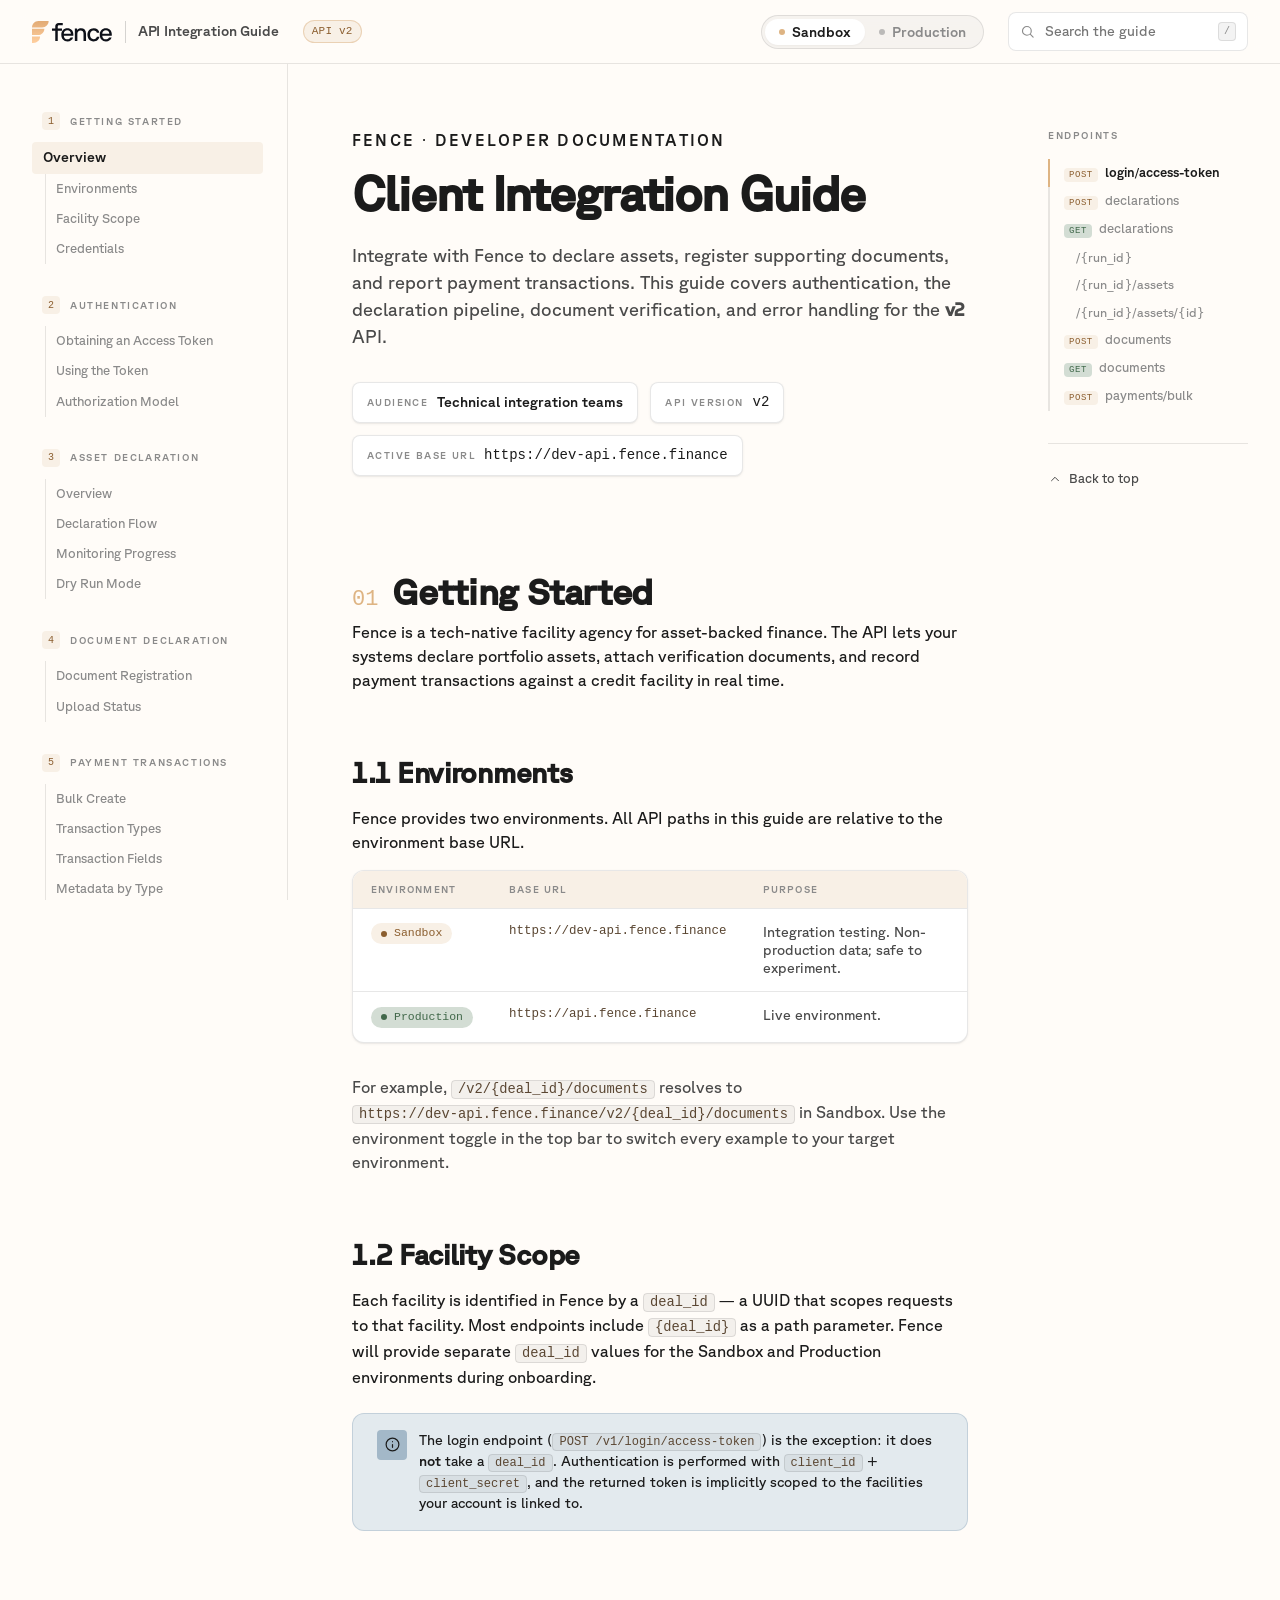
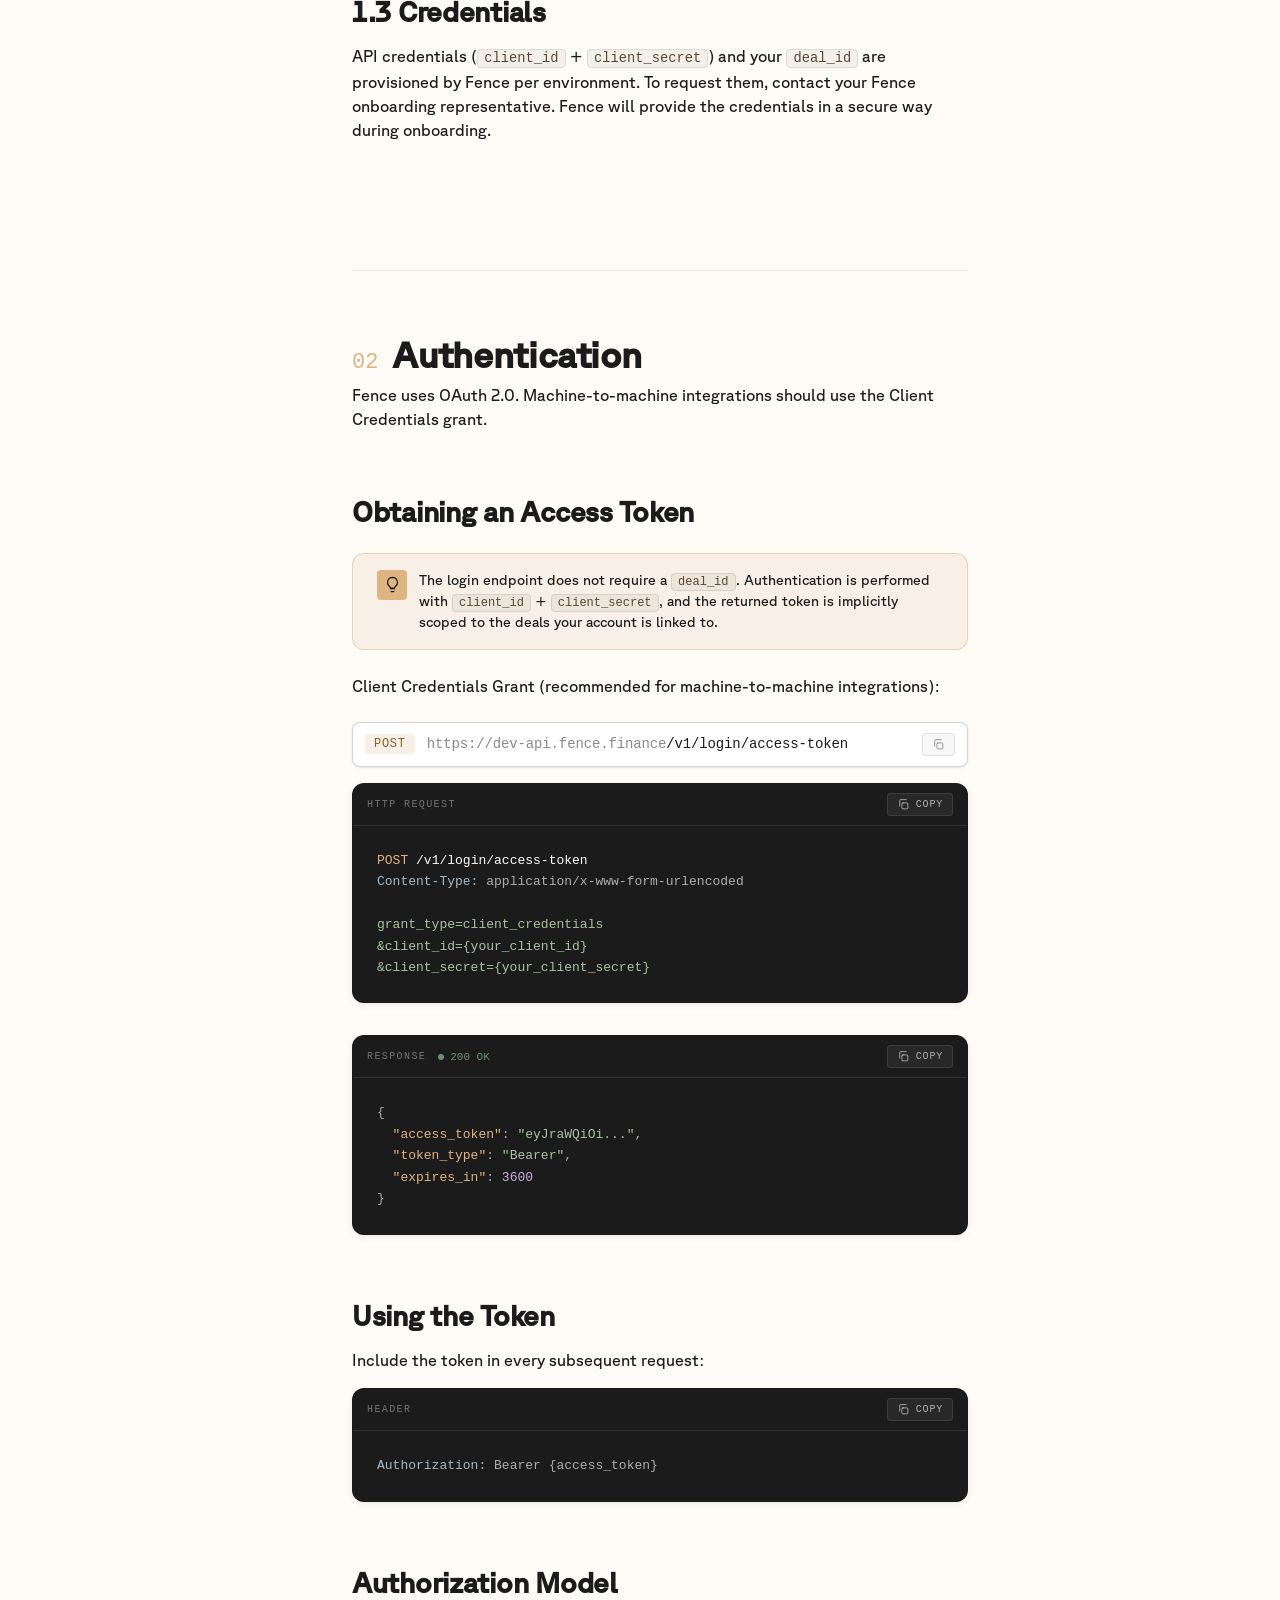
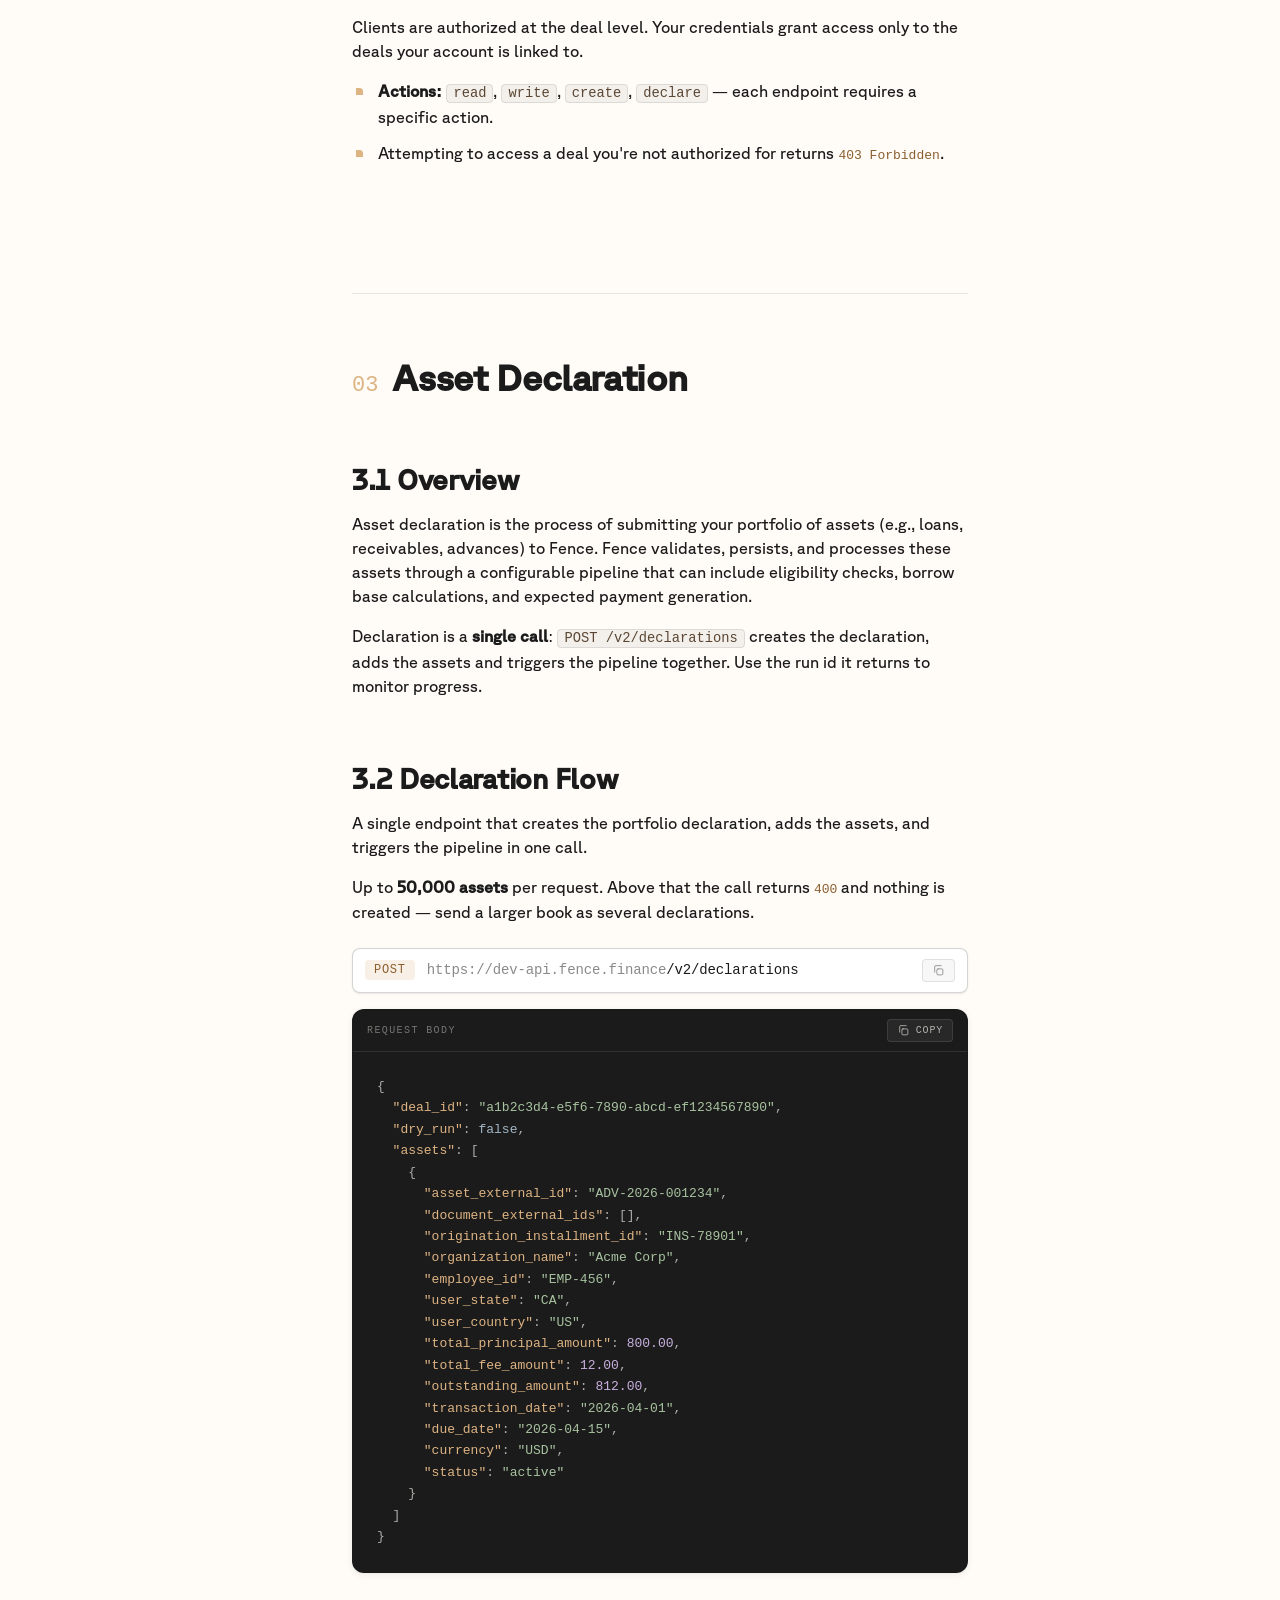
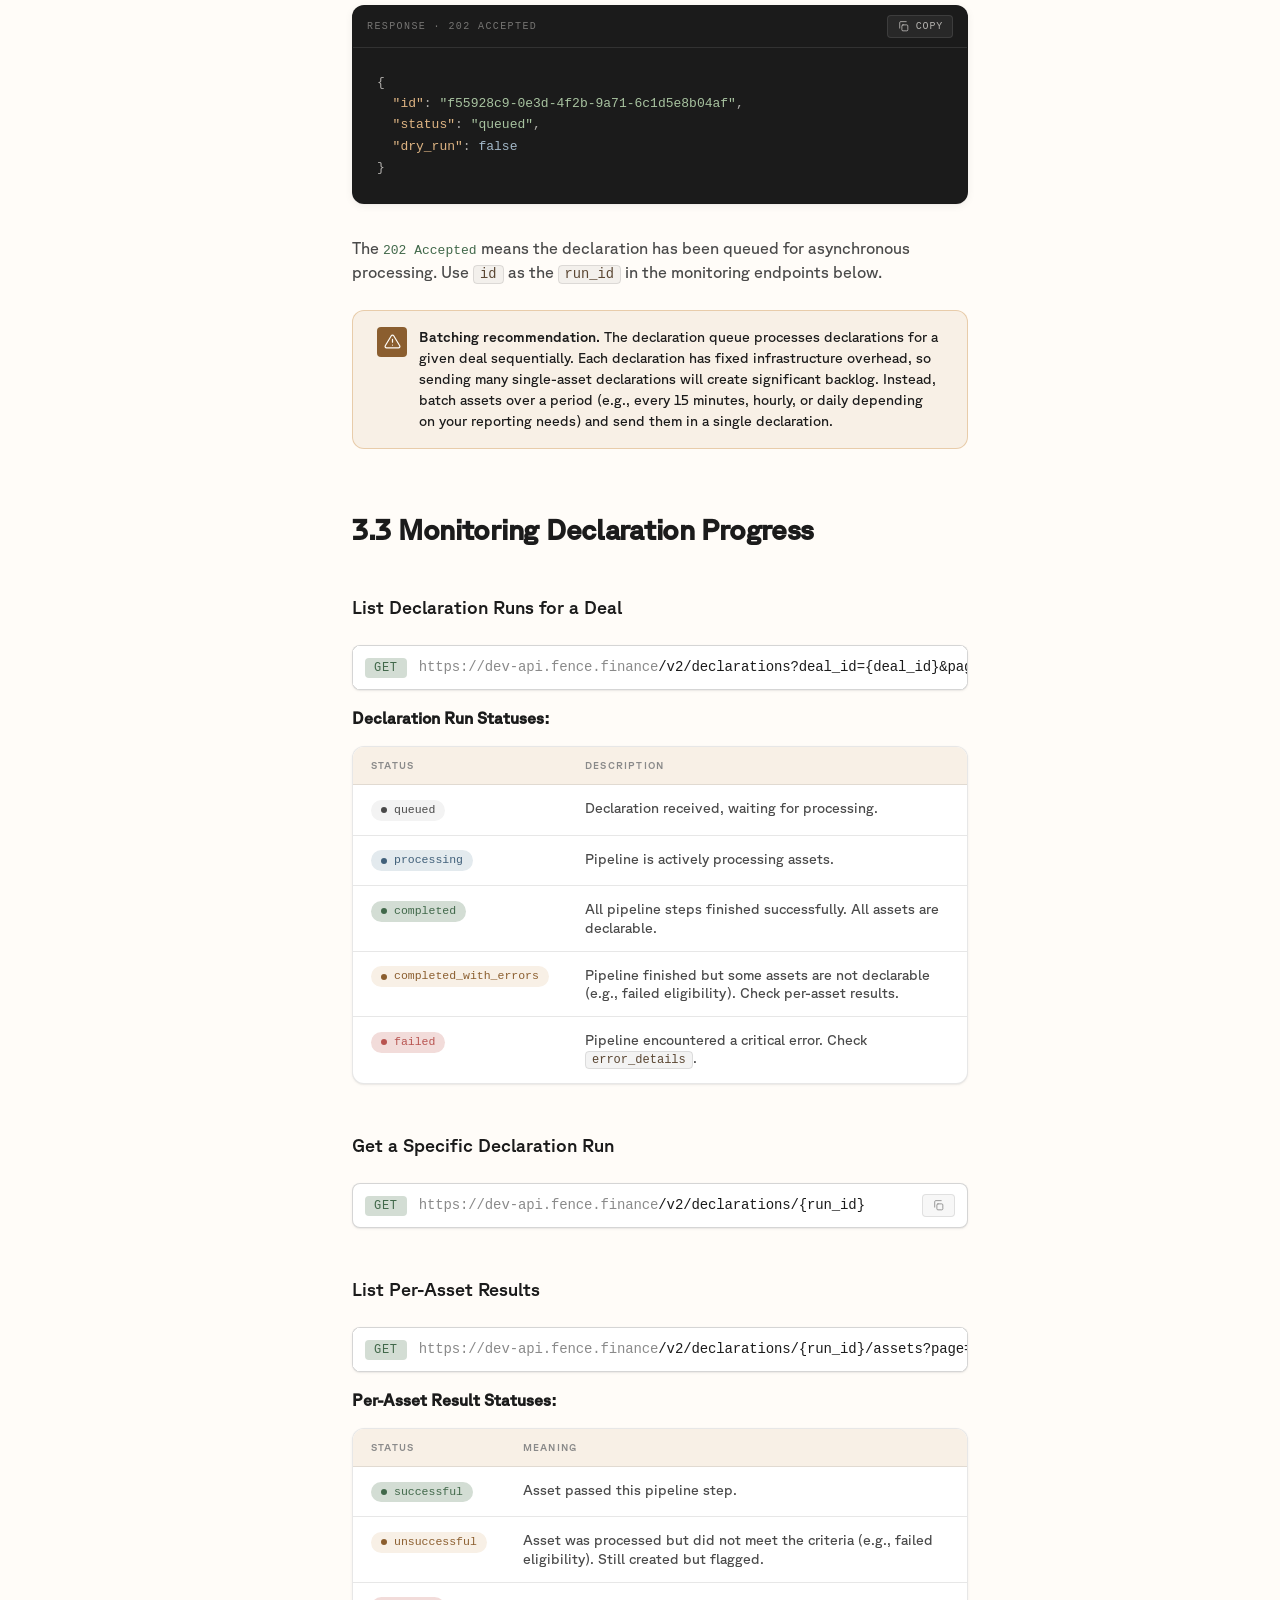
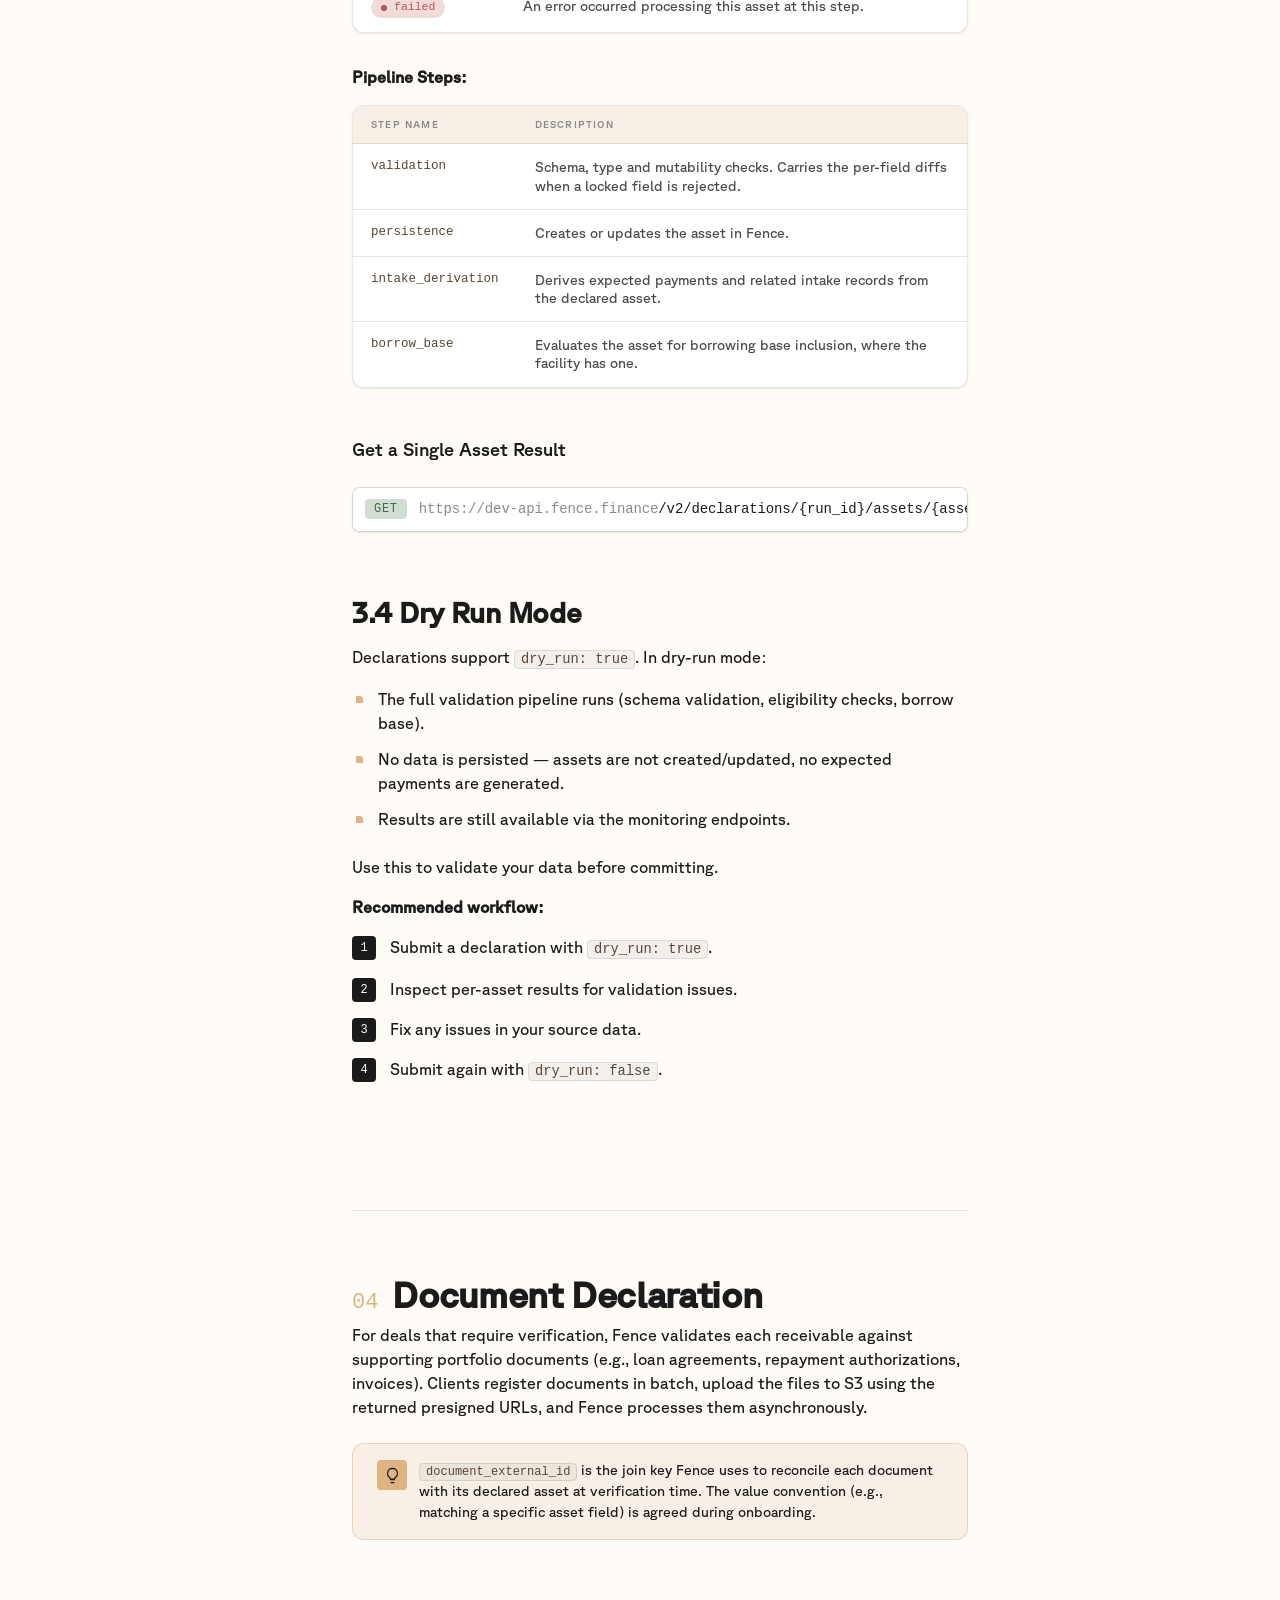
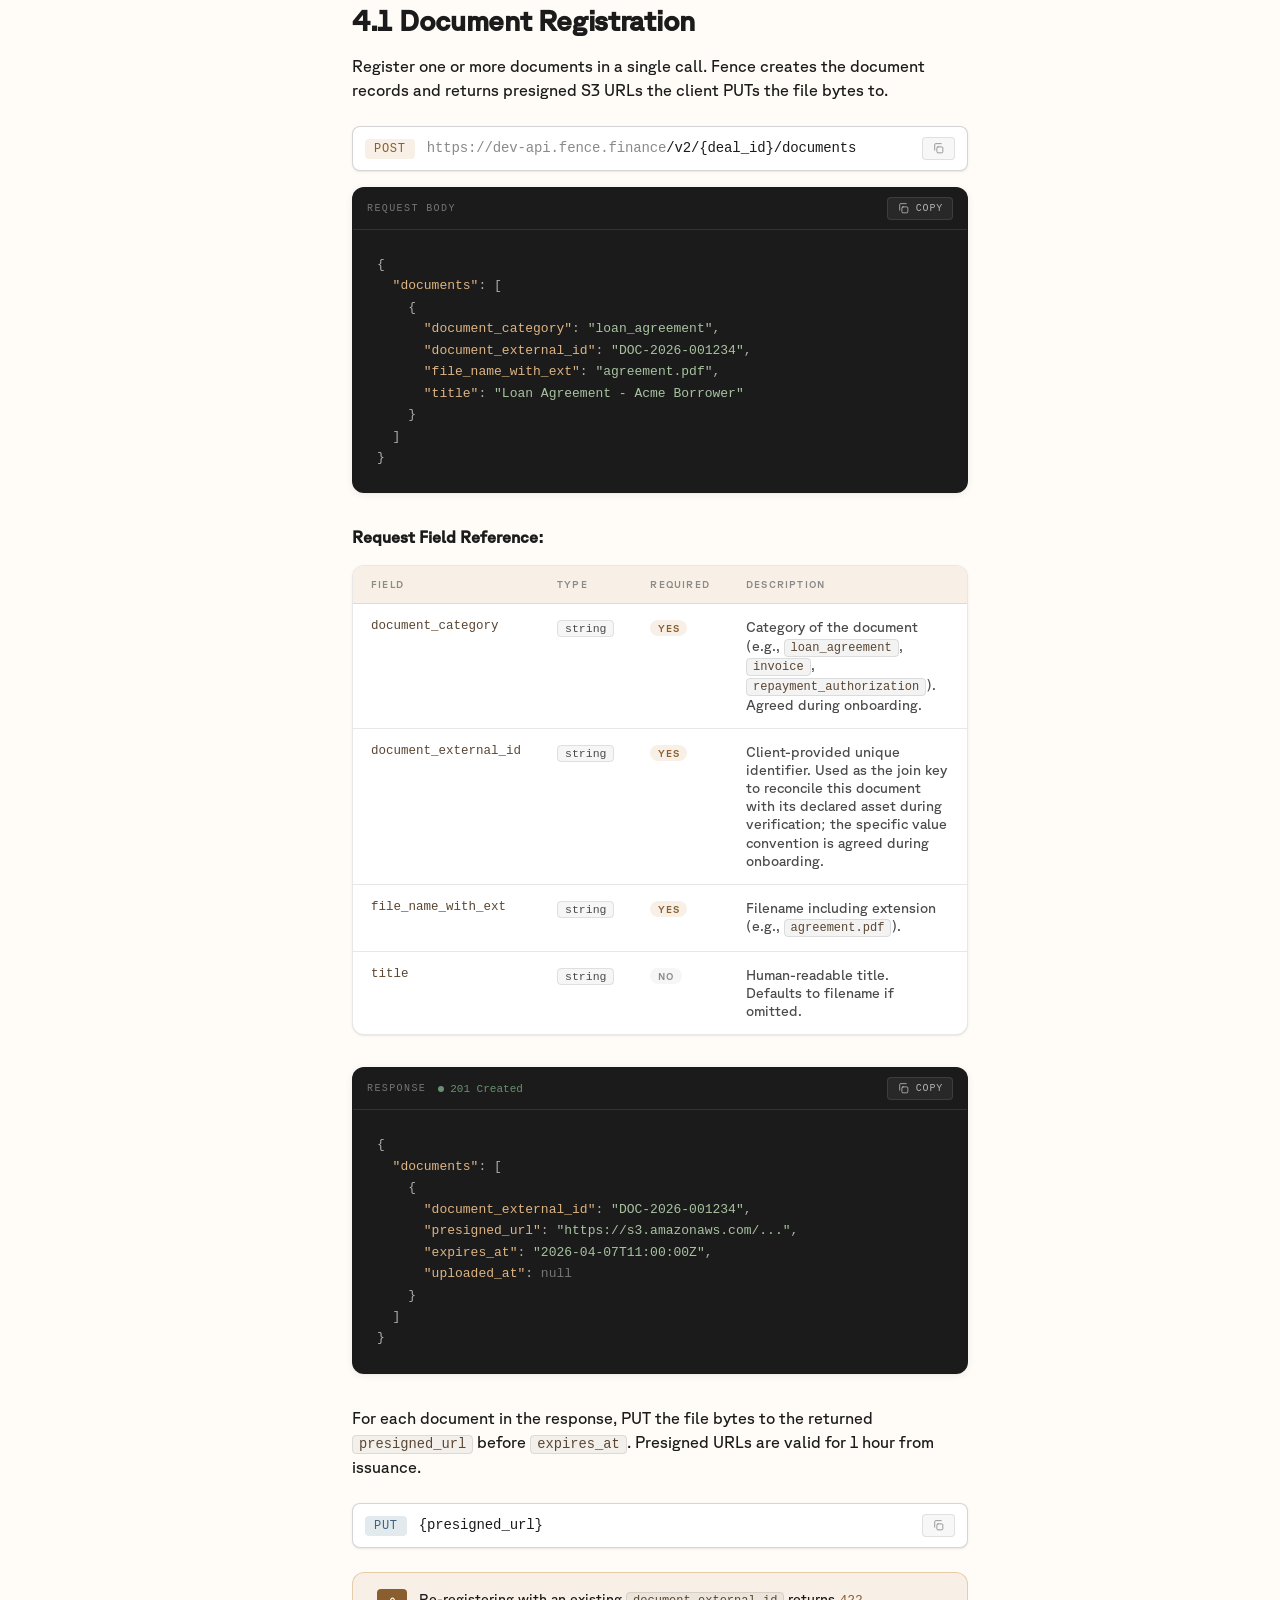
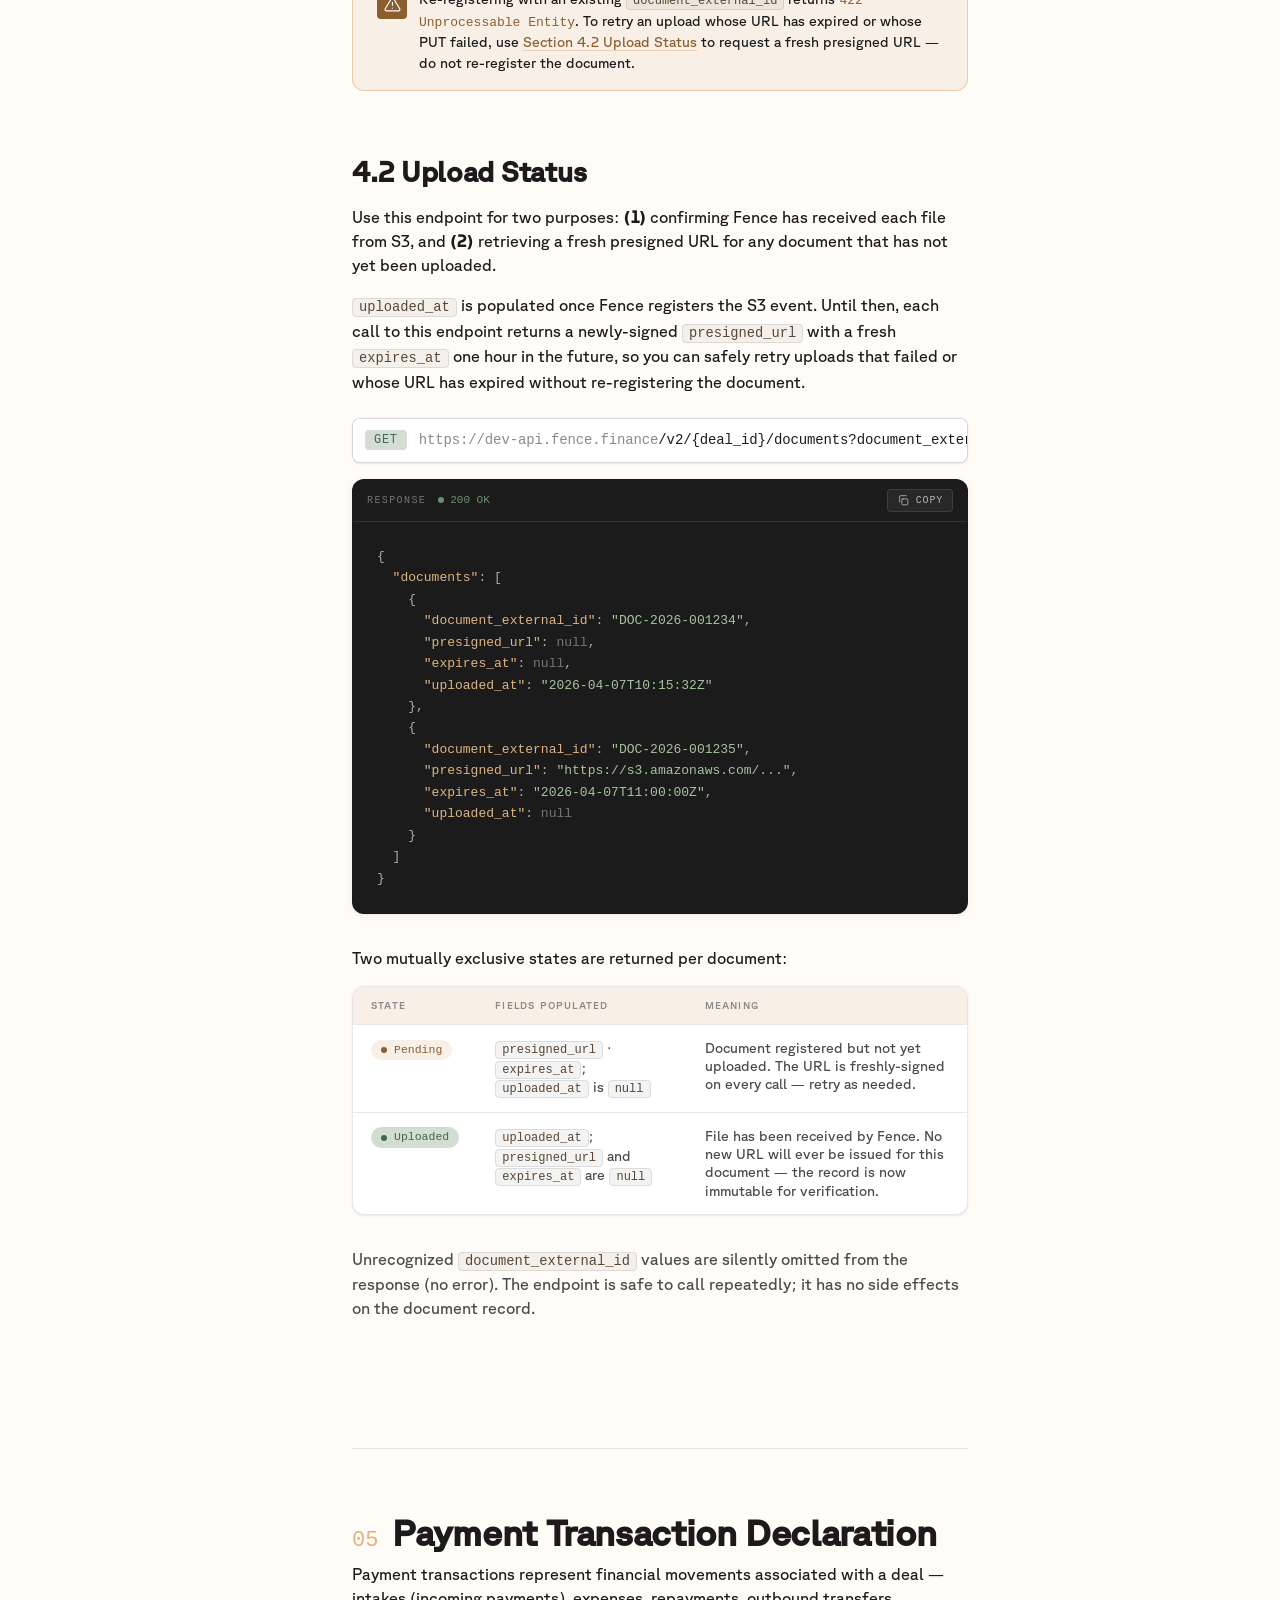
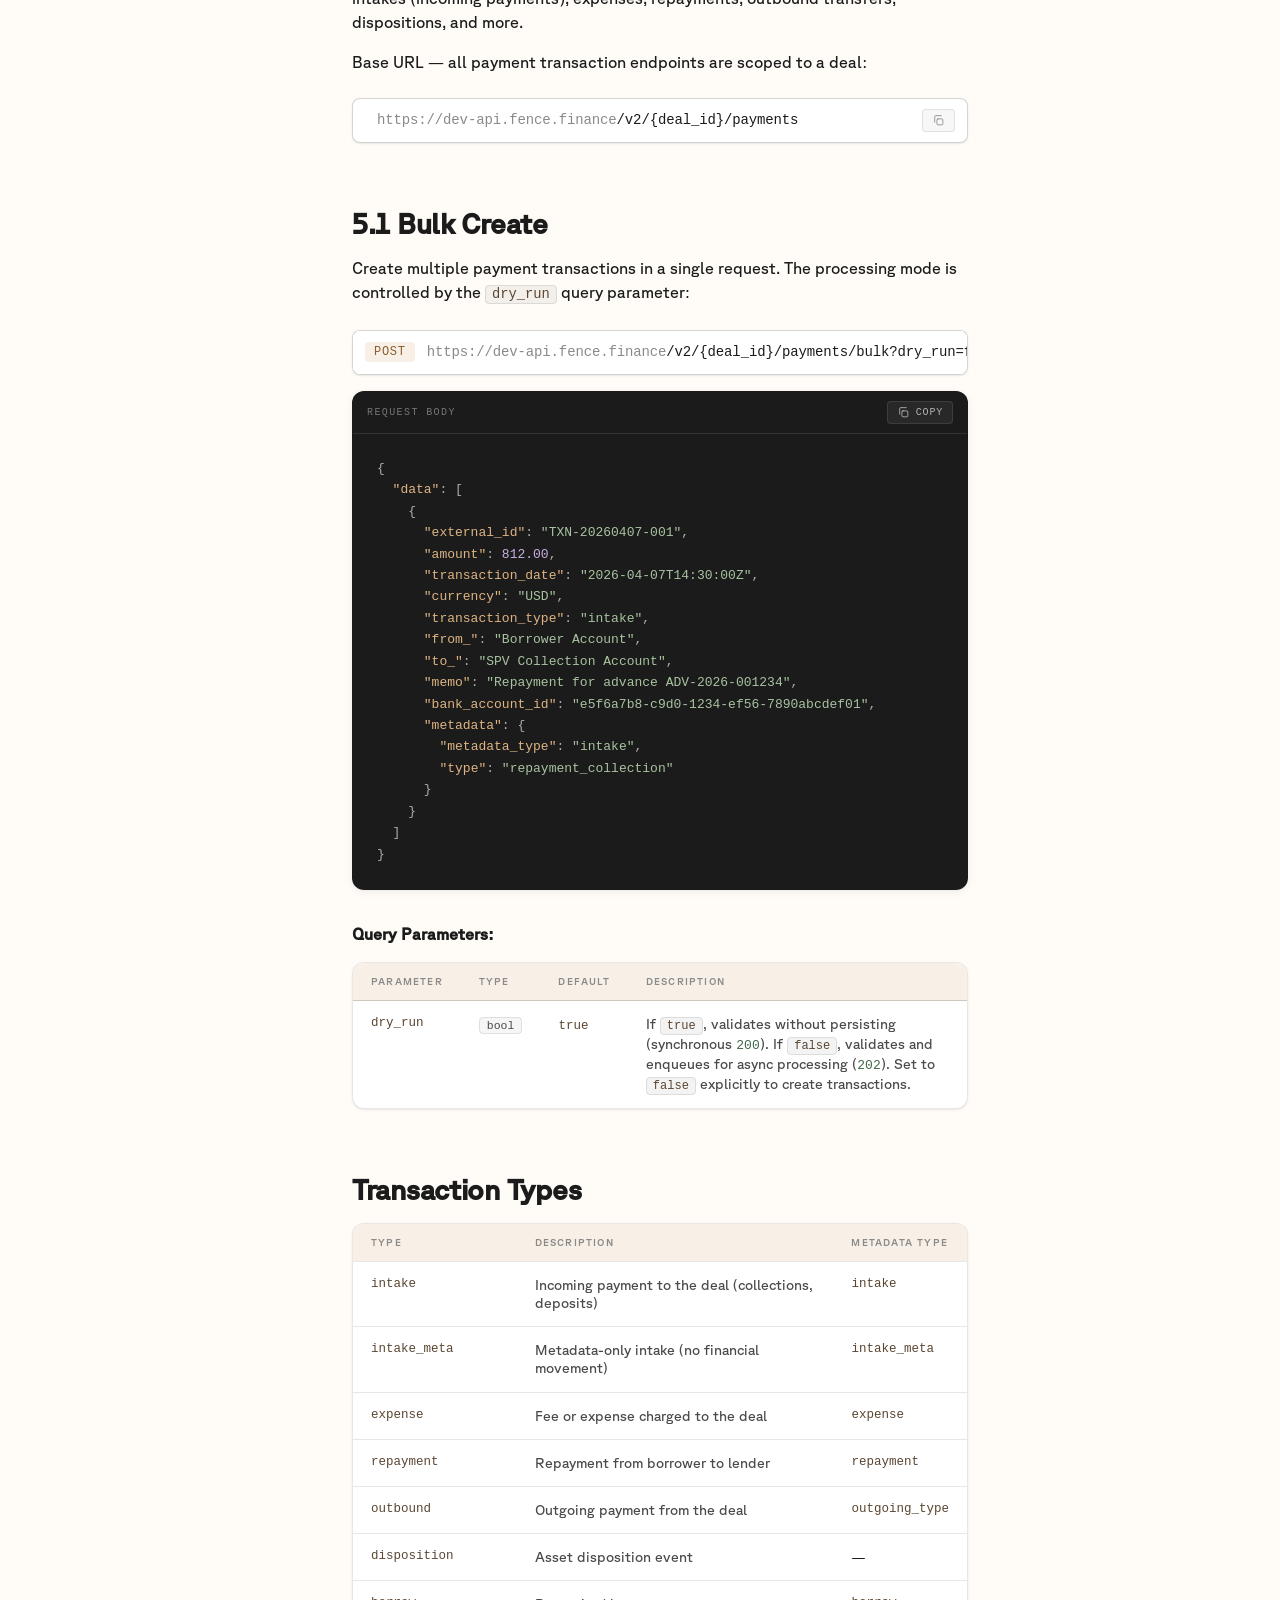
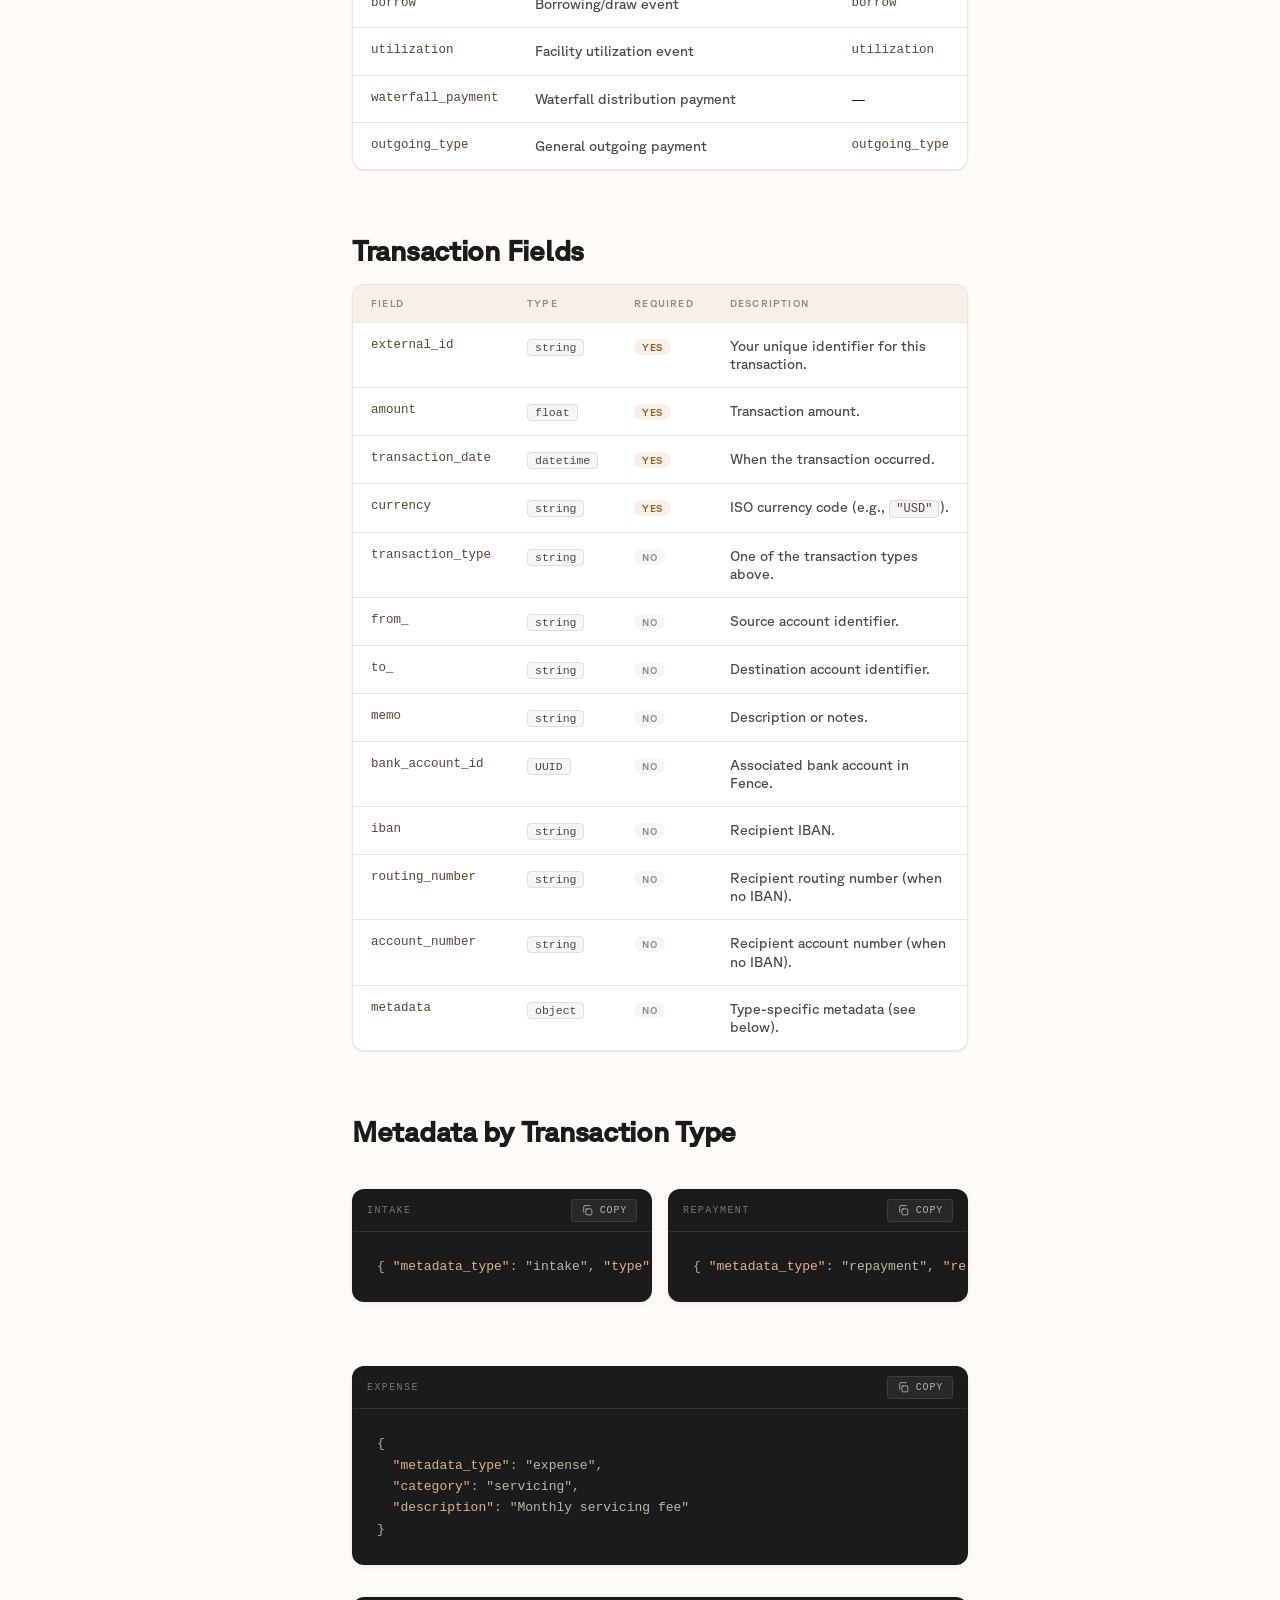
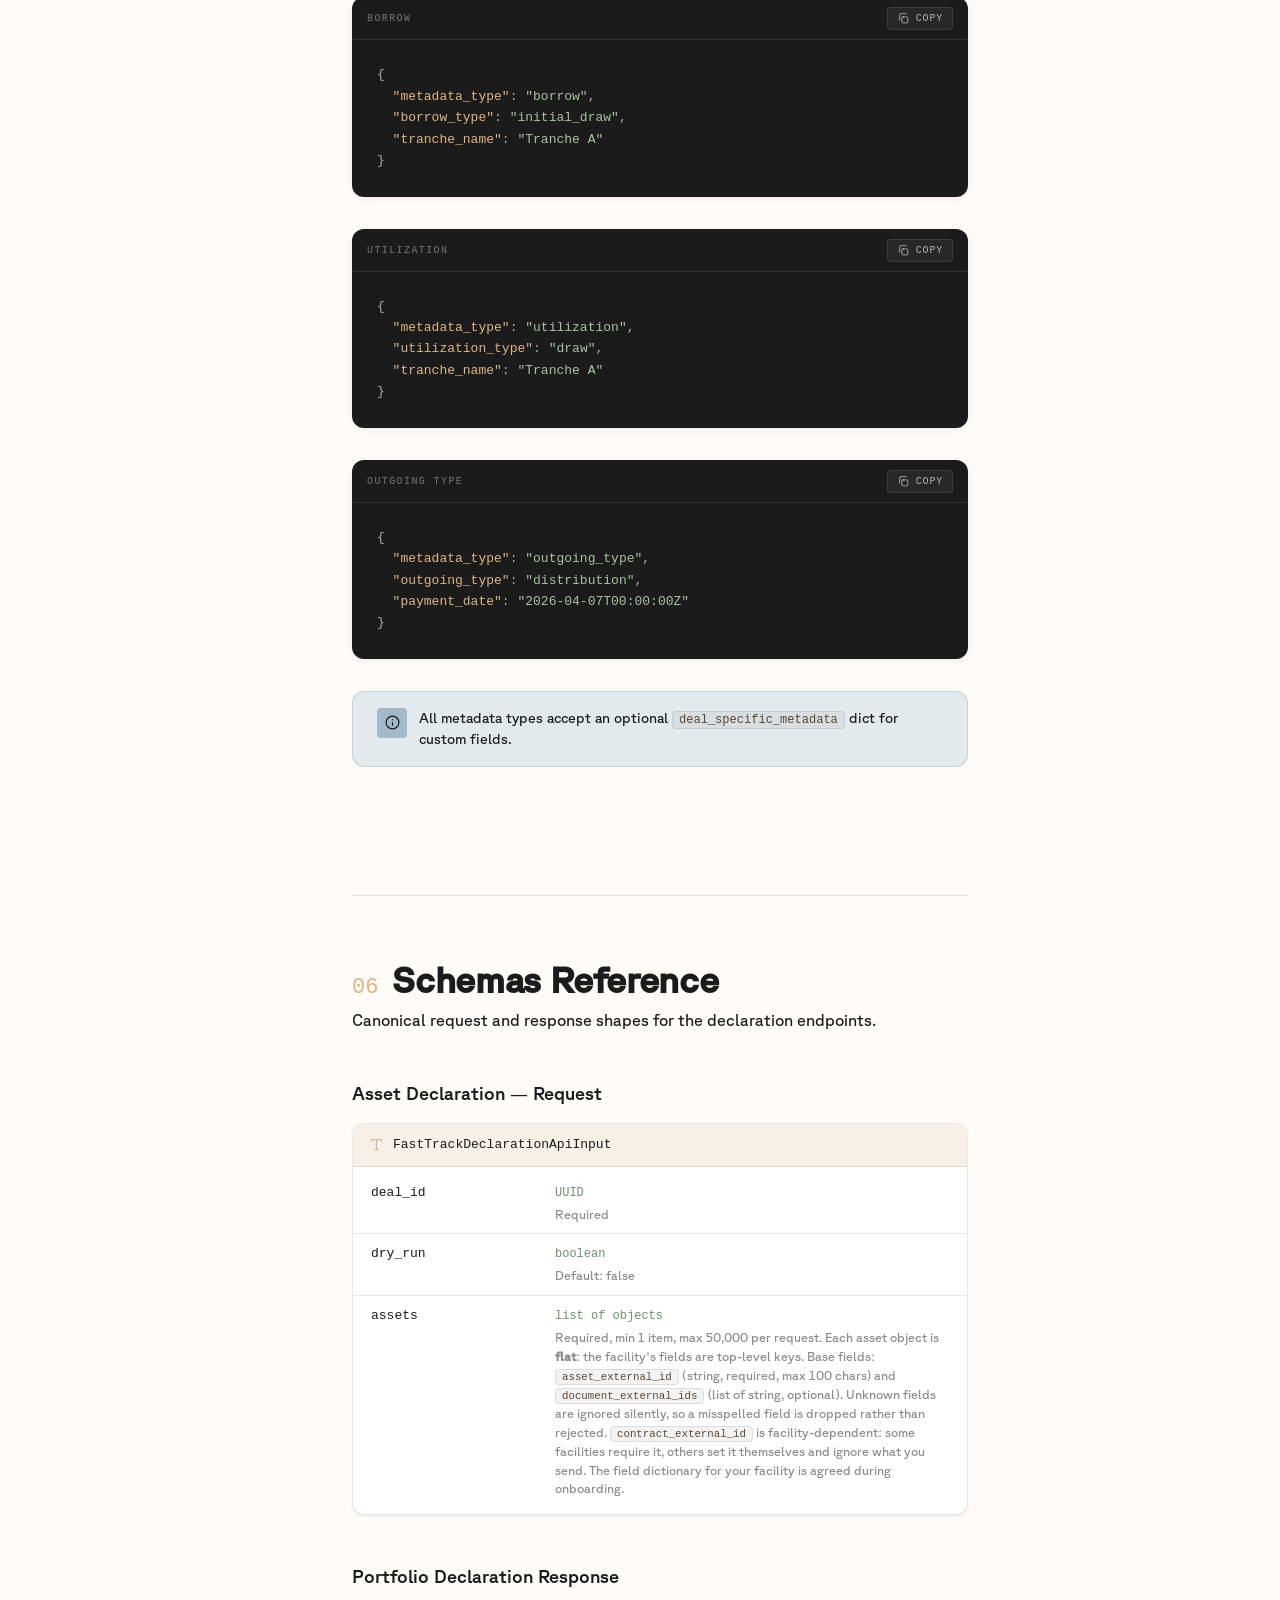
==== commit 395c3472: "Apply review: identifier, pipeline steps, response example, pagination scope From David's review aga" ====
--- a/Fence API Guide-print.html
+++ b/Fence API Guide-print.html
@@ -272,8 +272,7 @@
   "dry_run": false,
   "assets": [
     {
-      "external_id": "ADV-2026-001234",
-      "contract_external_id": null,
+      "asset_external_id": "ADV-2026-001234",
       "document_external_ids": [],
       "origination_installment_id": "INS-78901",
       "organization_name": "Acme Corp",
@@ -291,6 +290,15 @@
   ]
 }</code></pre>
       </div>
+      <div class="code">
+        <div class="code-head"><span class="lang">Response · 202 Accepted</span><button class="copy" data-copy="code" data-label="Copy"></button></div>
+        <pre><code data-lang="json">{
+  "id": "f55928c9-0e3d-4f2b-9a71-6c1d5e8b04af",
+  "status": "queued",
+  "dry_run": false
+}</code></pre>
+      </div>
+      <p class="muted">The <span class="httpcode s2">202 Accepted</span> means the declaration has been queued for asynchronous processing. Use <code class="tok">id</code> as the <code class="tok">run_id</code> in the monitoring endpoints below.</p>
       <div class="callout warn">
         <span class="ic-wrap"><svg class="ic" viewBox="0 0 24 24" fill="none" stroke="currentColor" stroke-width="1.7" stroke-linecap="round" stroke-linejoin="round"><path d="M12 9v4M12 17h.01M10.3 3.9 1.8 18a2 2 0 0 0 1.7 3h17a2 2 0 0 0 1.7-3L13.7 3.9a2 2 0 0 0-3.4 0Z"/></svg></span>
         <div class="body"><strong>Batching recommendation.</strong> The declaration queue processes declarations for a given deal sequentially. Each declaration has fixed infrastructure overhead, so sending many single-asset declarations will create significant backlog. Instead, batch assets over a period (e.g., every 15 minutes, hourly, or daily depending on your reporting needs) and send them in a single declaration.</div>
@@ -301,7 +309,7 @@
       <h4 class="subsub" id="list-runs">List Declaration Runs for a Deal</h4>
       <div class="endpoint">
         <span class="method get">GET</span>
-        <span class="path"><span class="base env-base">https://dev-api.fence.finance</span>/v2/declarations/?deal_id={deal_id}&page=1&page_size=100</span>
+        <span class="path"><span class="base env-base">https://dev-api.fence.finance</span>/v2/declarations?deal_id={deal_id}&page=1&page_size=100</span>
         <button class="copy light copy-ep" data-copy="endpoint" aria-label="Copy endpoint"></button>
       </div>
       <p><strong>Declaration Run Statuses:</strong></p>
@@ -347,9 +355,10 @@
         <table class="fence-table">
           <thead><tr><th>Step Name</th><th>Description</th></tr></thead>
           <tbody>
-            <tr><td class="mono nowrap">ASSET_VERIFICATION</td><td><span class="desc">Validates asset against deal-specific eligibility criteria.</span></td></tr>
-            <tr><td class="mono nowrap">BORROW_BASE_VERIFICATION</td><td><span class="desc">Evaluates asset for borrow base inclusion (if applicable).</span></td></tr>
-            <tr><td class="mono nowrap">ASSET_CREATION</td><td><span class="desc">Creates or updates the asset in Fence. <code class="tok">details.operation</code> is <code class="tok">created</code> or <code class="tok">updated</code>.</span></td></tr>
+            <tr><td class="mono nowrap">validation</td><td><span class="desc">Schema, type and mutability checks. Carries the per-field diffs when a locked field is rejected.</span></td></tr>
+            <tr><td class="mono nowrap">persistence</td><td><span class="desc">Creates or updates the asset in Fence.</span></td></tr>
+            <tr><td class="mono nowrap">intake_derivation</td><td><span class="desc">Derives expected payments and related intake records from the declared asset.</span></td></tr>
+            <tr><td class="mono nowrap">borrow_base</td><td><span class="desc">Evaluates the asset for borrowing base inclusion, where the facility has one.</span></td></tr>
           </tbody>
         </table>
       </div>
@@ -673,7 +682,7 @@
         <div class="schema-body">
           <div class="field"><span class="name">deal_id</span><span class="meta"><span class="ftype">UUID</span><span class="fnote">Required</span></span></div>
           <div class="field"><span class="name">dry_run</span><span class="meta"><span class="ftype">boolean</span><span class="fnote">Default: false</span></span></div>
-          <div class="field"><span class="name">assets</span><span class="meta"><span class="ftype">list of objects</span><span class="fnote">Required, min 1 item, max 50,000 per request. Each asset object is <strong>flat</strong> — deal-specific fields are top-level keys, not wrapped in a <code class="tok">properties</code> object. Base fields: <code class="tok">external_id</code> (string, required), <code class="tok">contract_external_id</code> (string | null), <code class="tok">document_external_ids</code> (list of string, defaults to []). Unknown fields are ignored silently, so a misspelled field is dropped rather than rejected.</span></span></div>
+          <div class="field"><span class="name">assets</span><span class="meta"><span class="ftype">list of objects</span><span class="fnote">Required, min 1 item, max 50,000 per request. Each asset object is <strong>flat</strong>: the facility's fields are top-level keys. Base fields: <code class="tok">asset_external_id</code> (string, required, max 100 chars) and <code class="tok">document_external_ids</code> (list of string, optional). Unknown fields are ignored silently, so a misspelled field is dropped rather than rejected. <code class="tok">contract_external_id</code> is facility-dependent: some facilities require it, others set it themselves and ignore what you send. The field dictionary for your facility is agreed during onboarding.</span></span></div>
         </div>
       </div>
 
@@ -747,19 +756,20 @@
             <tr><td><span class="httpcode s4">403</span></td><td><span class="desc">Forbidden — you don't have access to this deal/resource.</span></td></tr>
             <tr><td><span class="httpcode s4">404</span></td><td><span class="desc">Resource not found.</span></td></tr>
             <tr><td><span class="httpcode s4">422</span></td><td><span class="desc">Unprocessable Entity — validation error (e.g., duplicate <code class="tok">document_external_id</code>, missing file extension).</span></td></tr>
+            <tr><td><span class="httpcode s4">409</span></td><td><span class="desc">Conflict. Returned when a facility configured for streaming is declared through an endpoint that does not support it; the message names the endpoint to use.</span></td></tr>
             <tr><td><span class="httpcode s5">500</span></td><td><span class="desc">Internal server error.</span></td></tr>
           </tbody>
         </table>
       </div>
 
       <h3 class="sub" id="pagination">Pagination</h3>
-      <p>All list endpoints support pagination:</p>
+      <p>The declaration endpoints in section 3 paginate as follows. Other <code class="tok">/v2</code> list endpoints take <code class="tok">size</code> (default 50) and ignore <code class="tok">page_size</code>, so check the section you are calling.</p>
       <div class="table-wrap">
         <table class="fence-table">
           <thead><tr><th>Parameter</th><th>Type</th><th>Default</th><th>Description</th></tr></thead>
           <tbody>
             <tr><td class="mono">page</td><td><span class="type-pill">int</span></td><td><span class="mono">1</span></td><td><span class="desc">Page number (1-indexed).</span></td></tr>
-            <tr><td class="mono">page_size</td><td><span class="type-pill">int</span></td><td><span class="mono">100</span></td><td><span class="desc">Items per page. Note the asymmetry: the <strong>request</strong> parameter is <code class="tok">page_size</code>, while the <strong>response</strong> reports it back as <code class="tok">size</code>.</span></td></tr>
+            <tr><td class="mono">page_size</td><td><span class="type-pill">int</span></td><td><span class="mono">100</span></td><td><span class="desc">Items per page, maximum 1000; above that the call returns <span class="httpcode s4">422</span>. Note the asymmetry: the <strong>request</strong> parameter is <code class="tok">page_size</code>, while the <strong>response</strong> reports it back as <code class="tok">size</code>.</span></td></tr>
           </tbody>
         </table>
       </div>
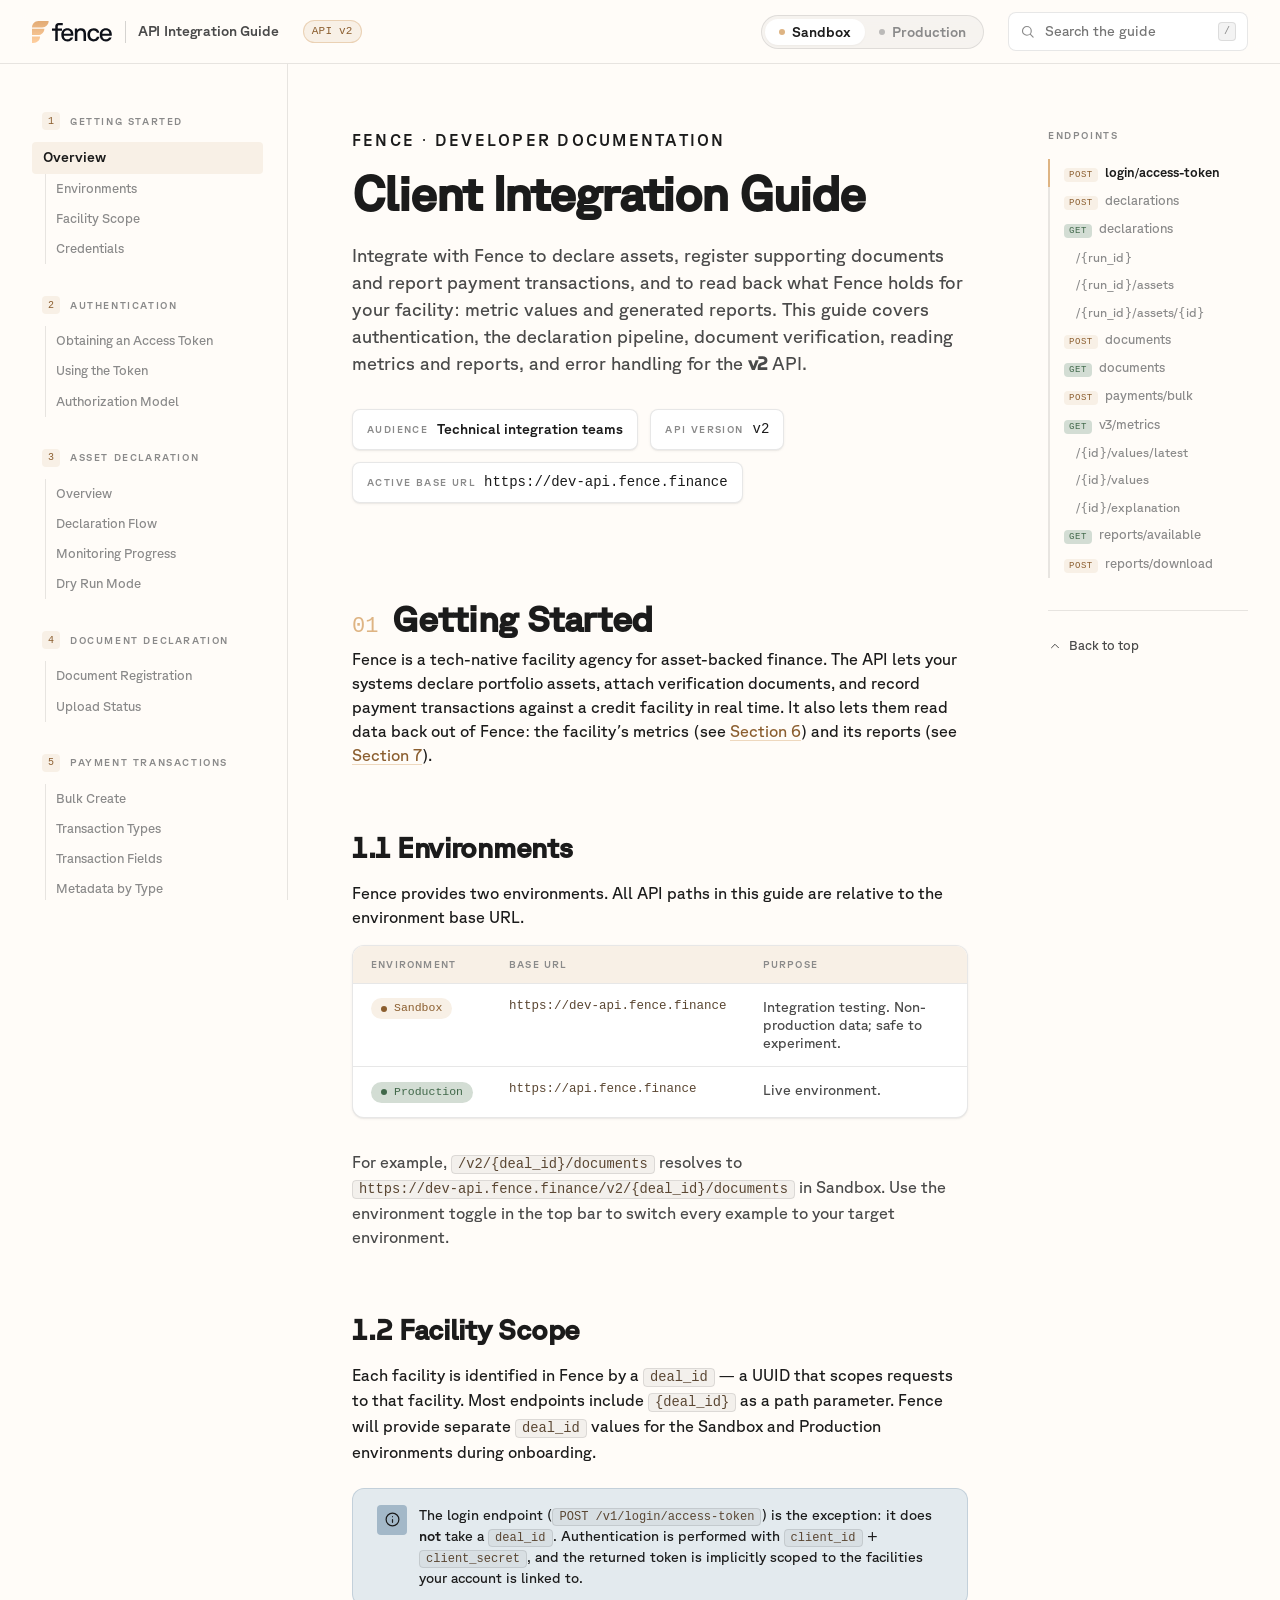
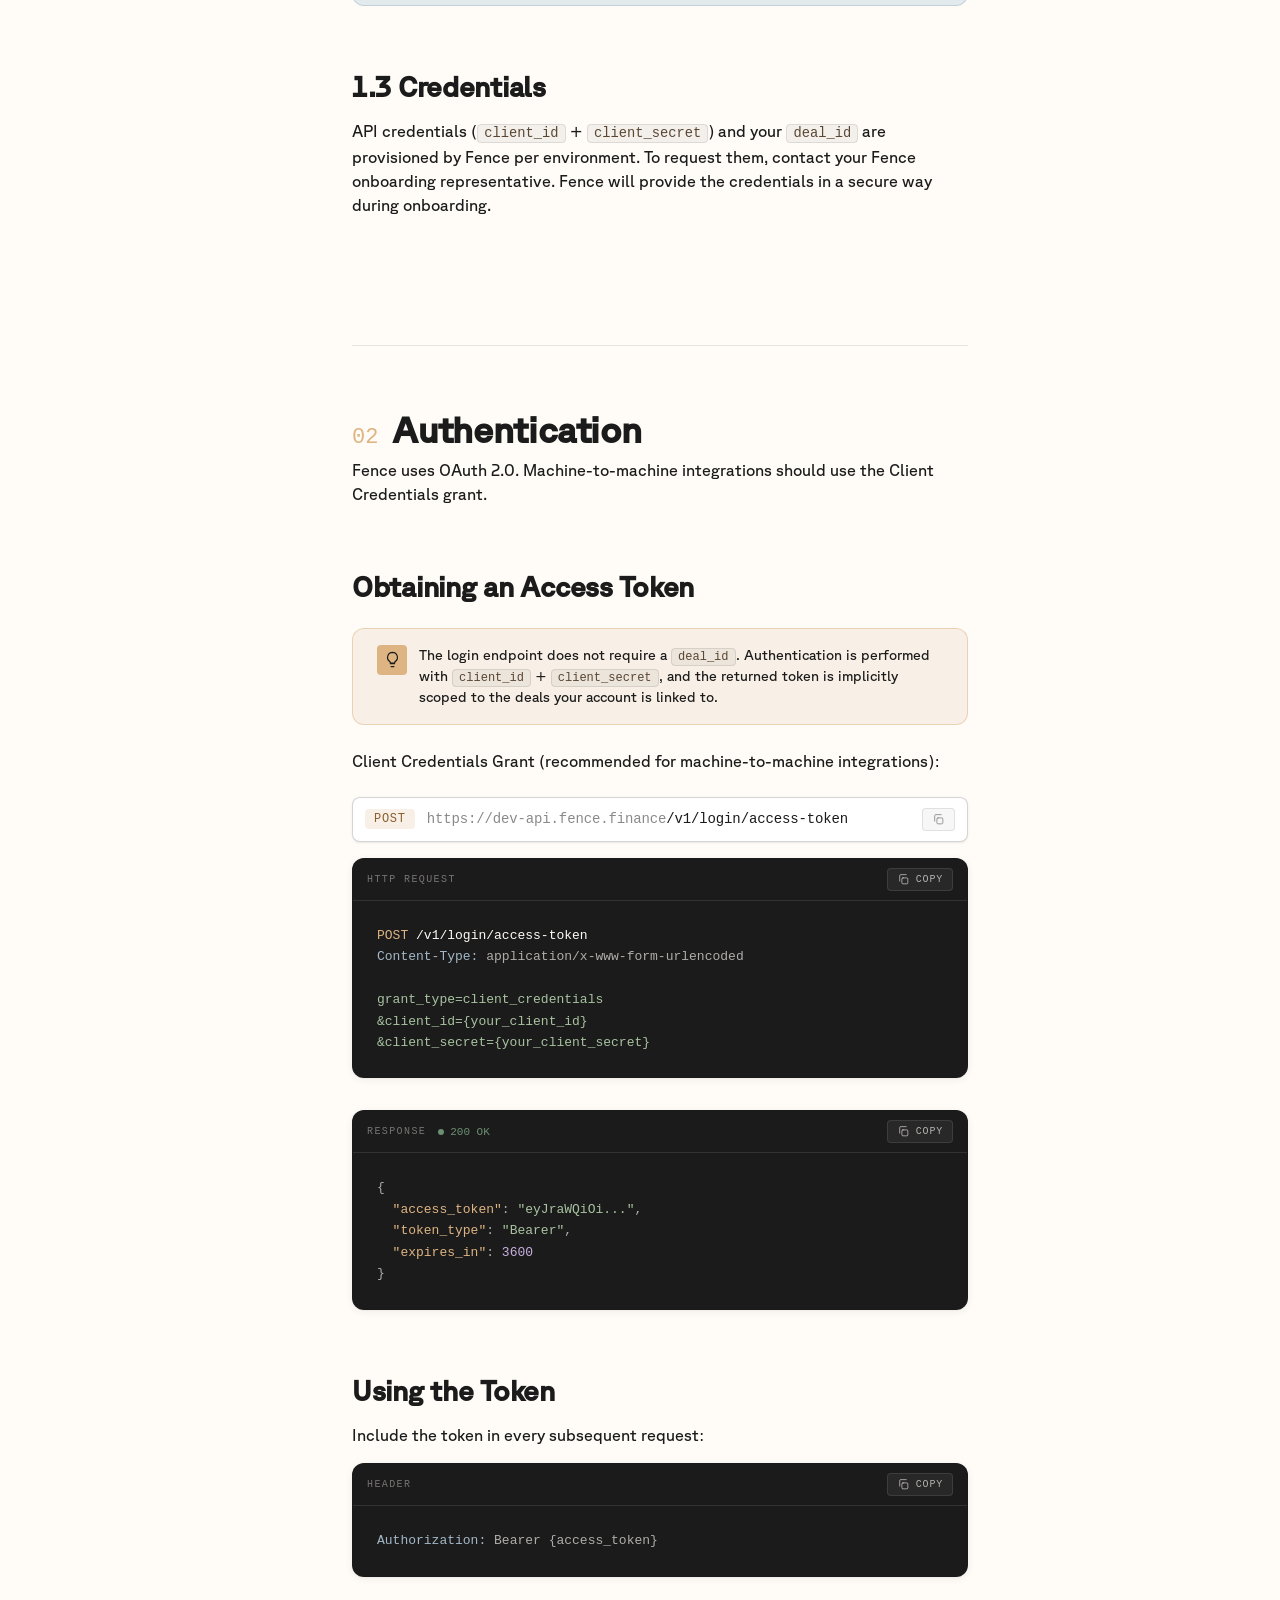
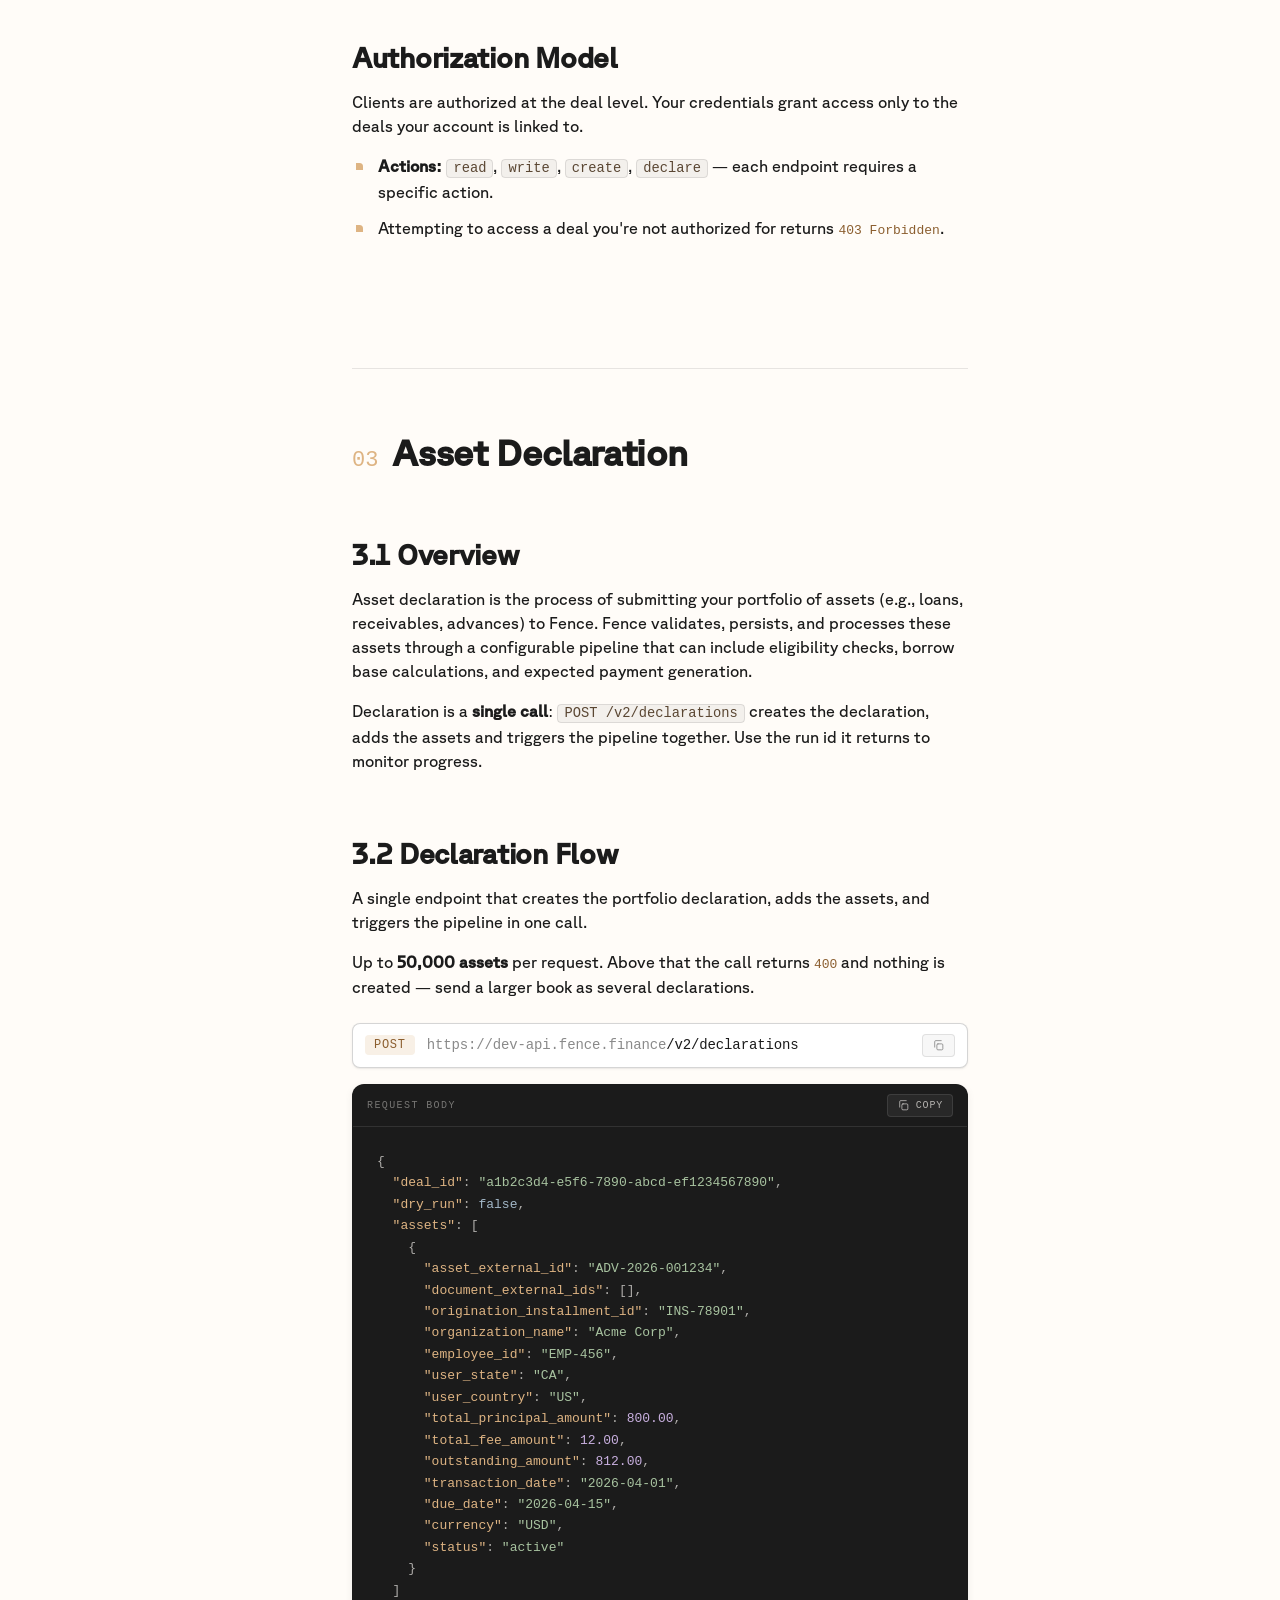
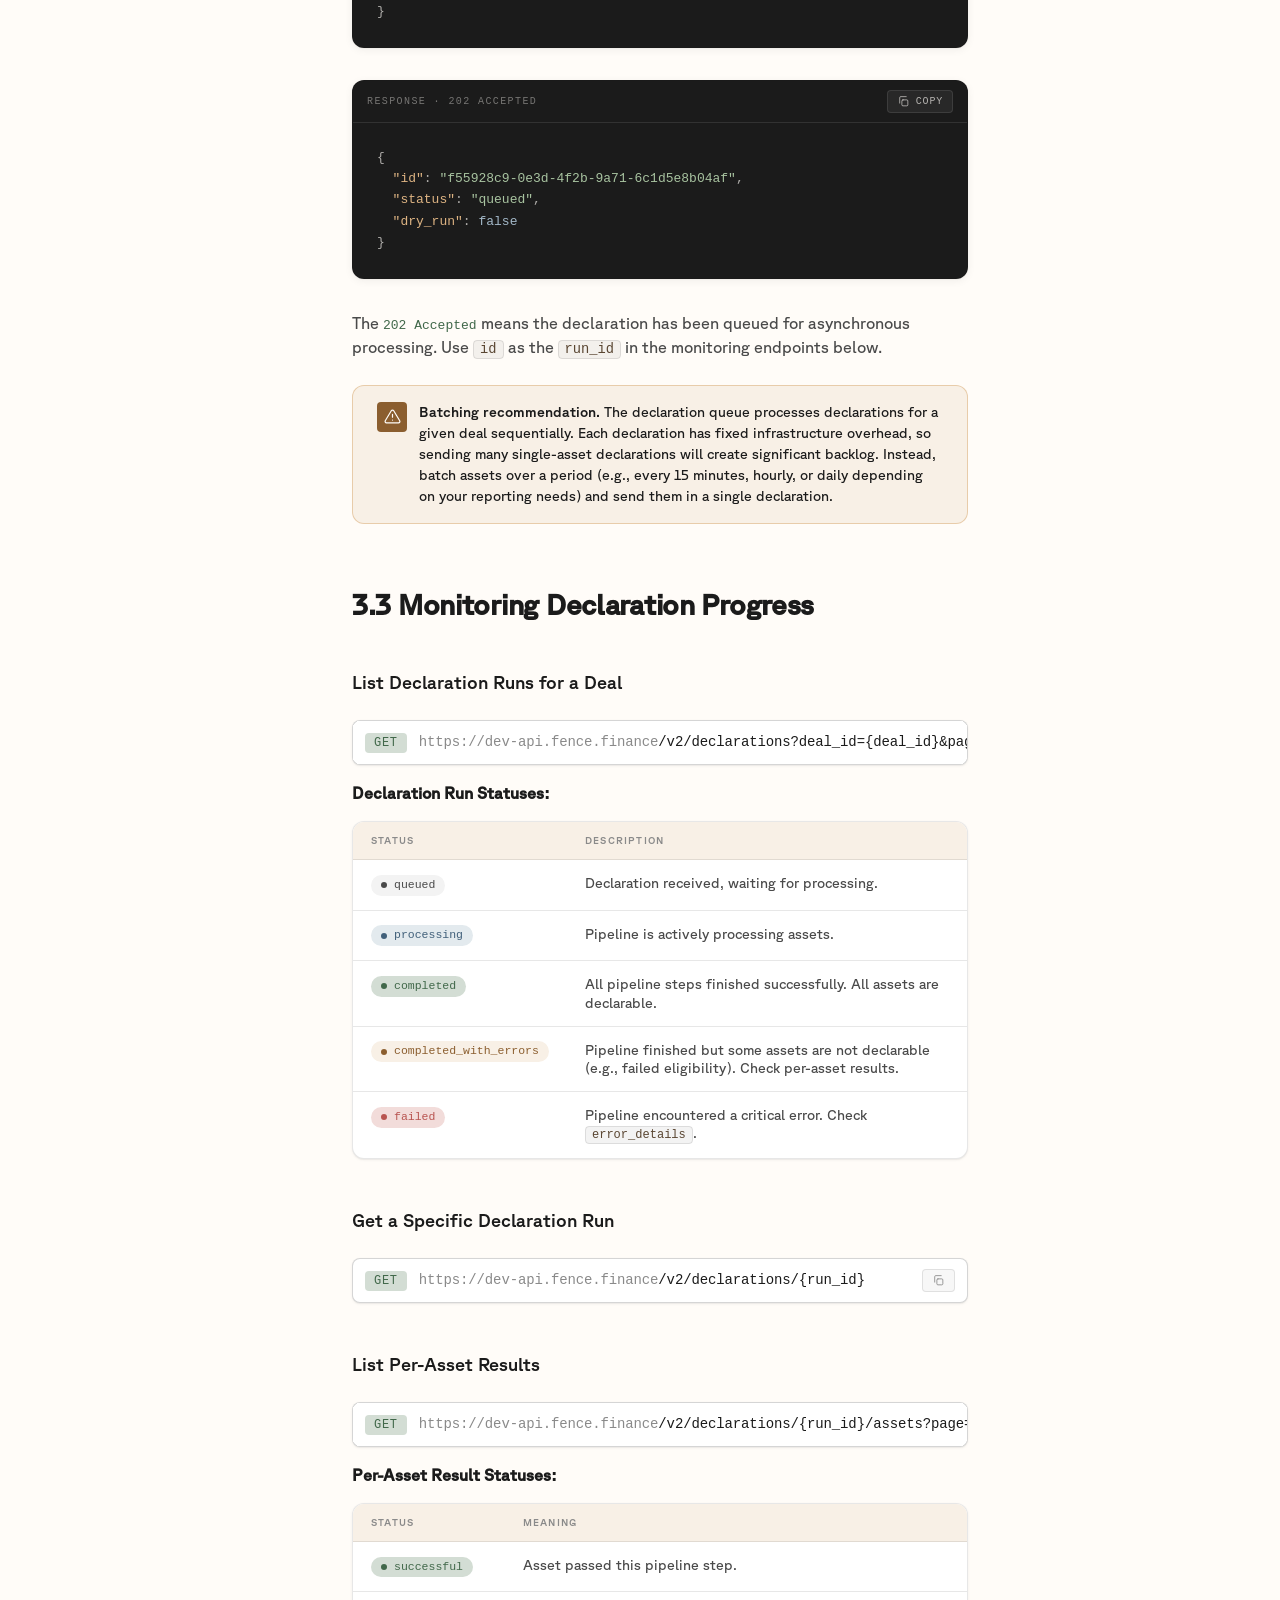
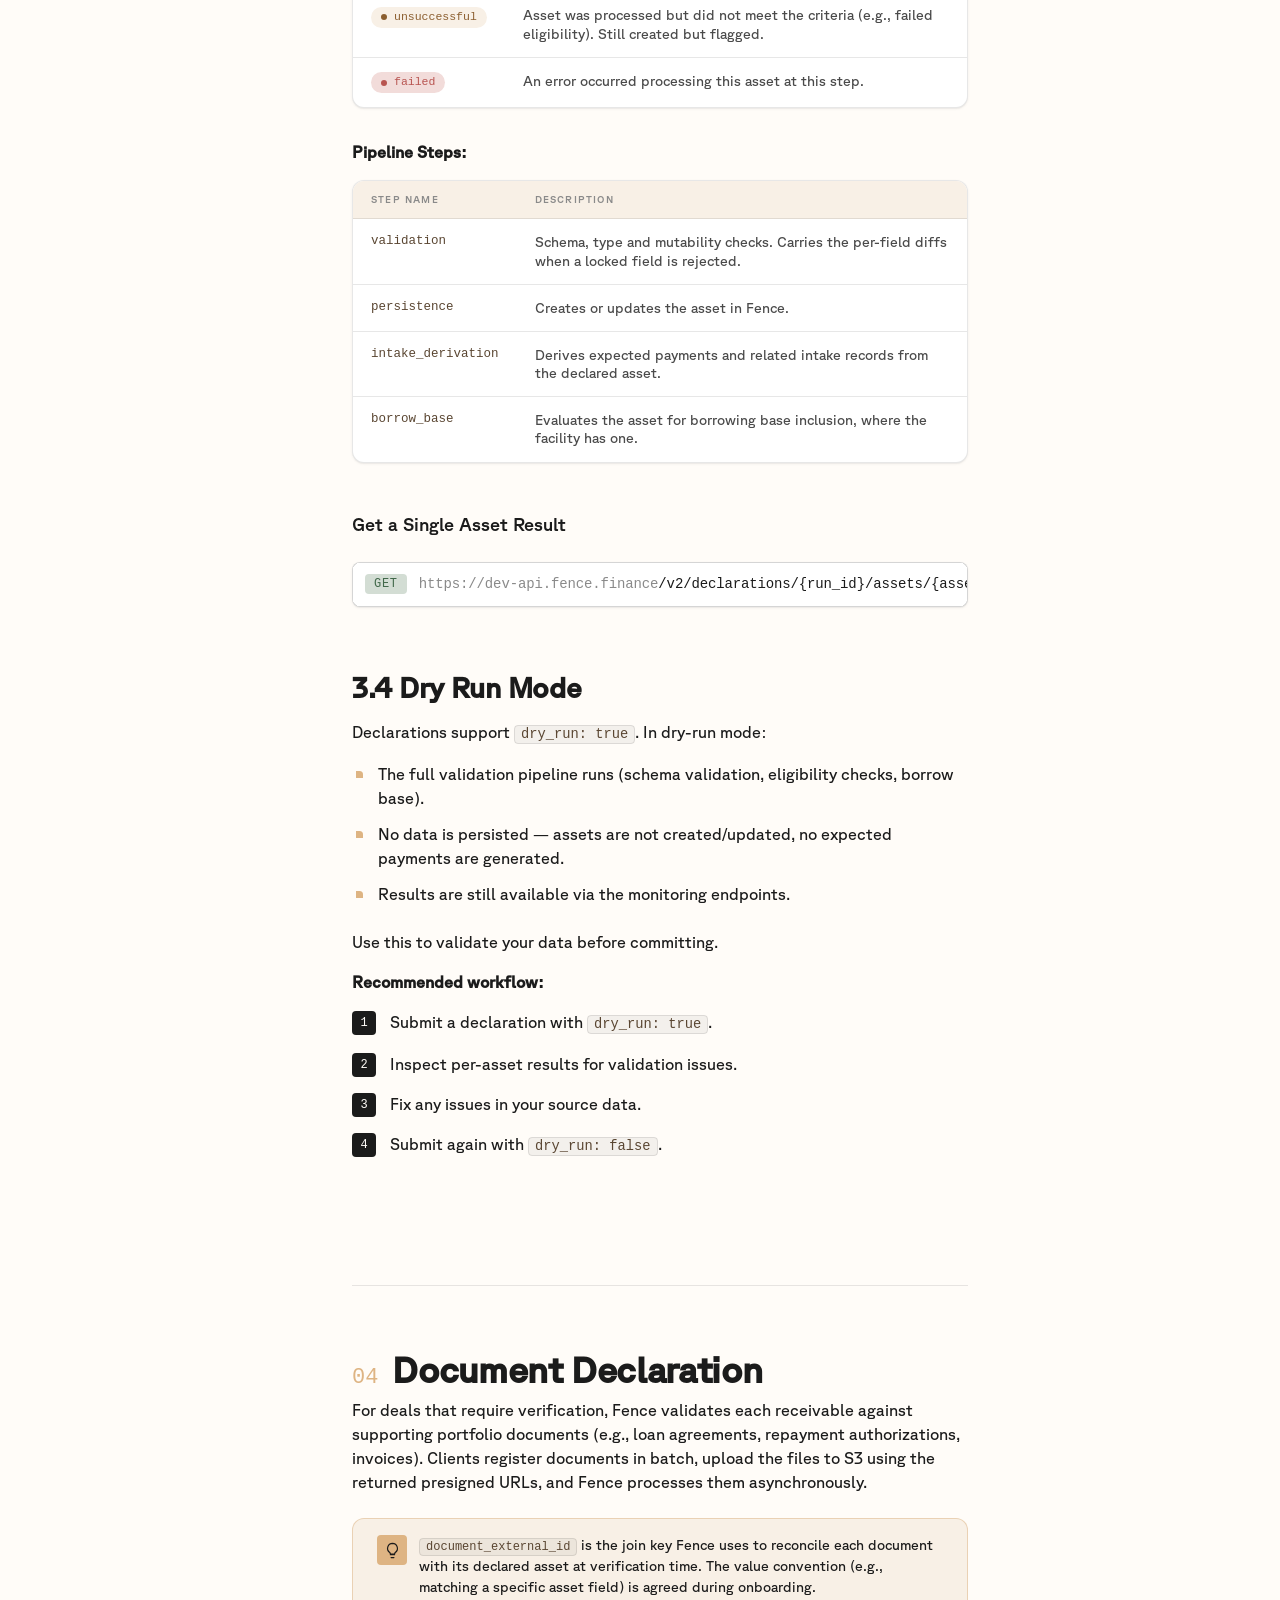
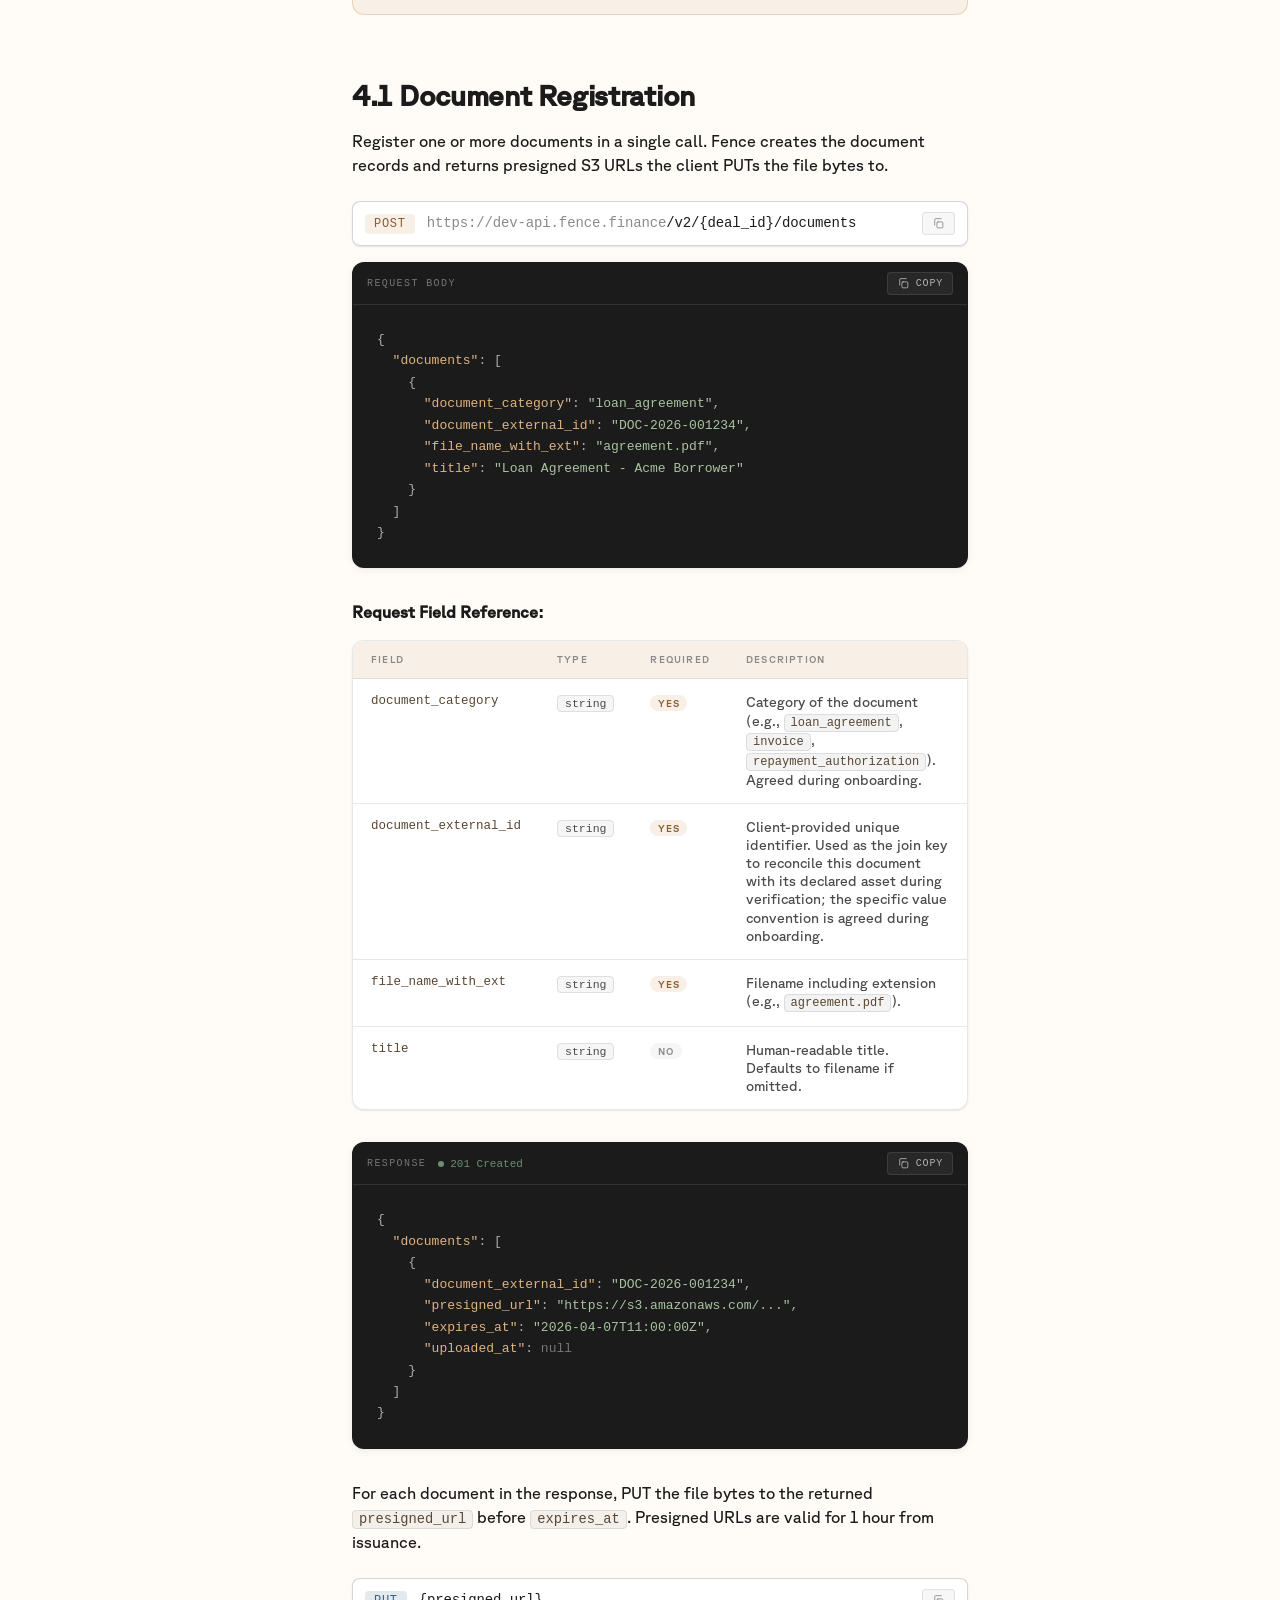
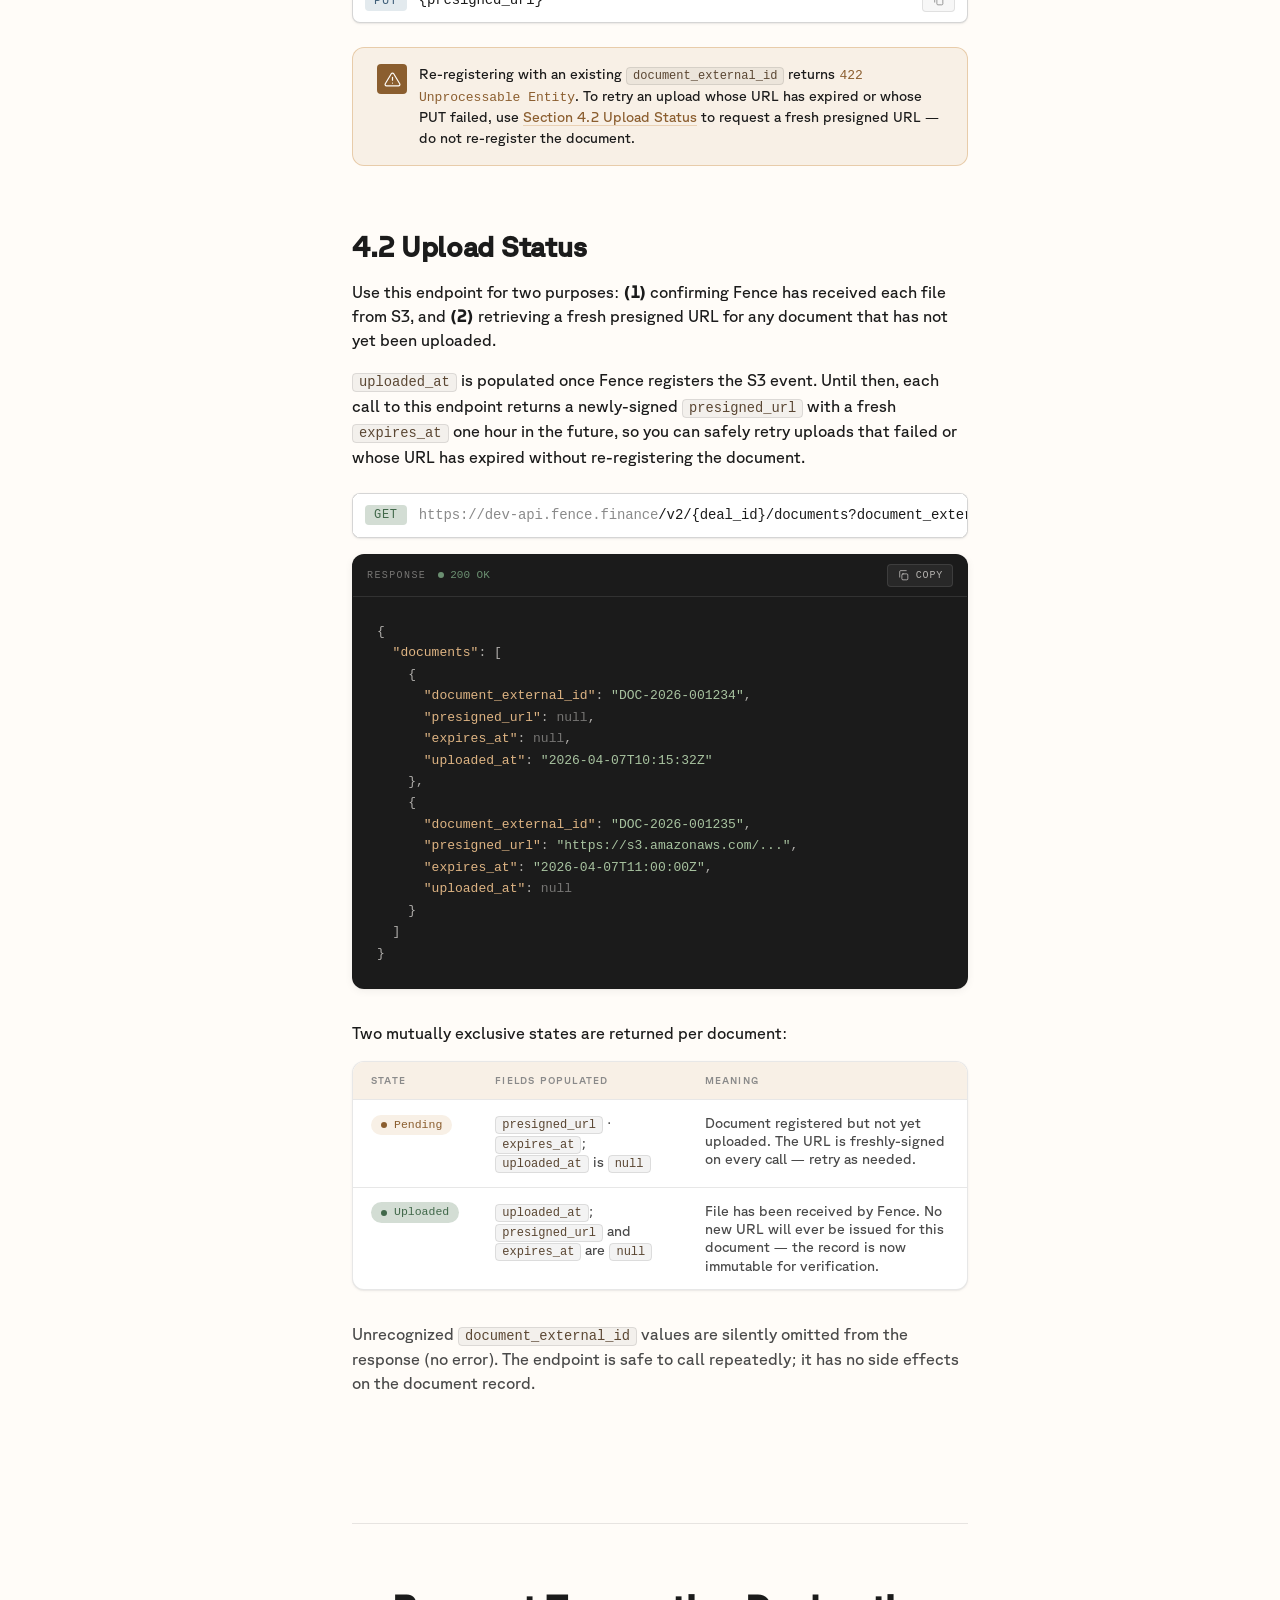
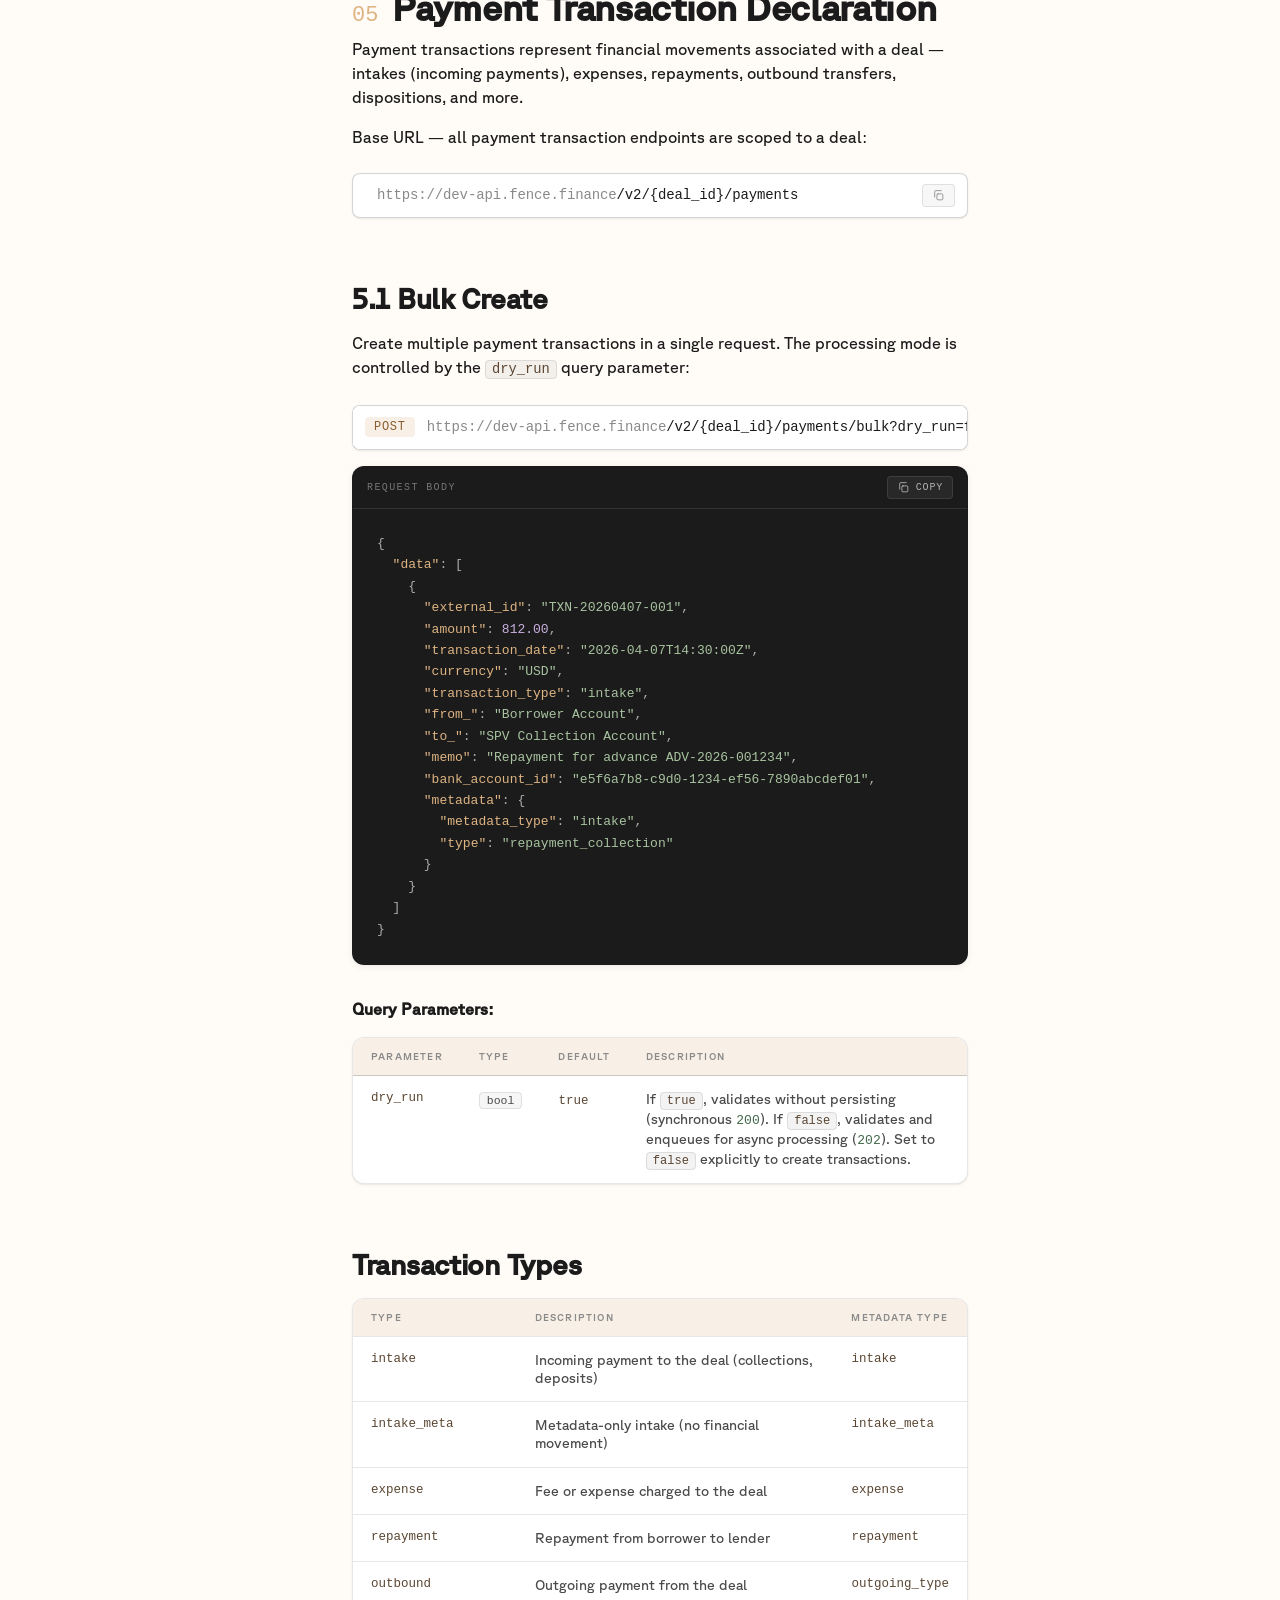
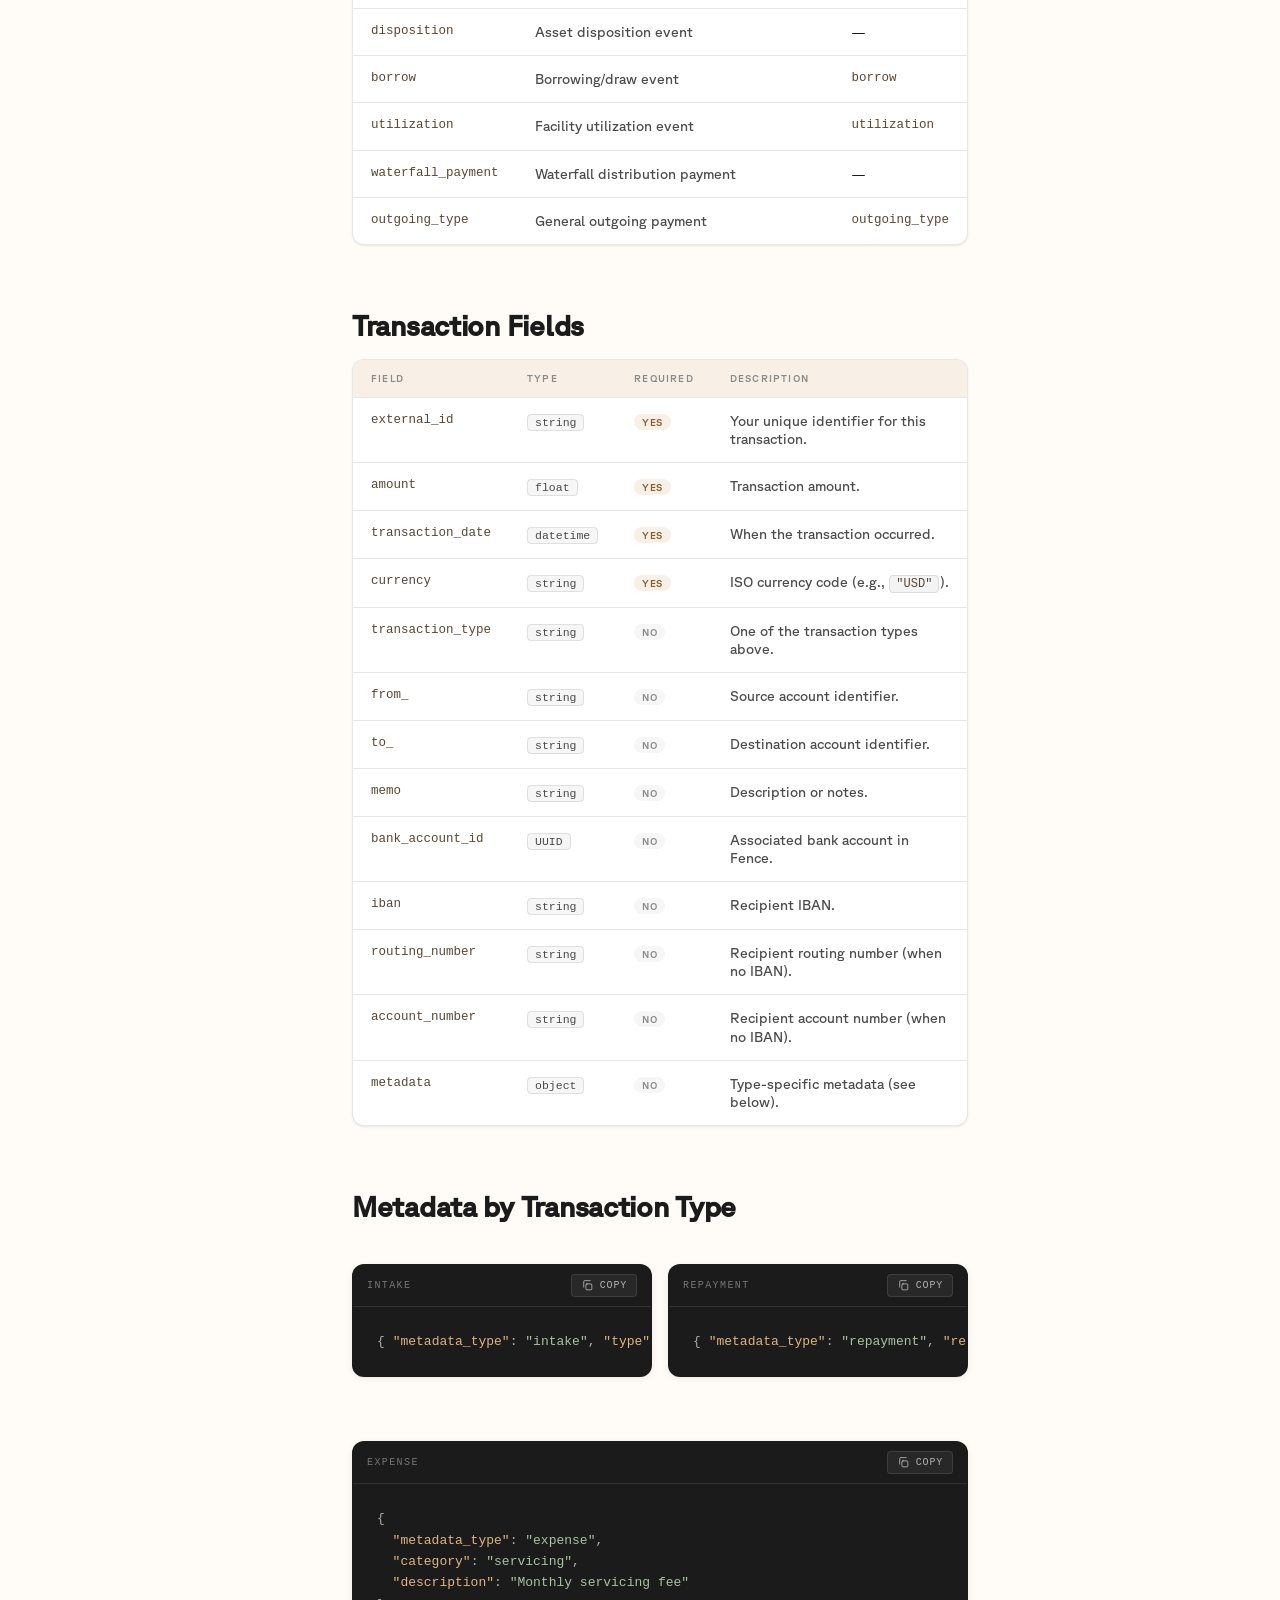
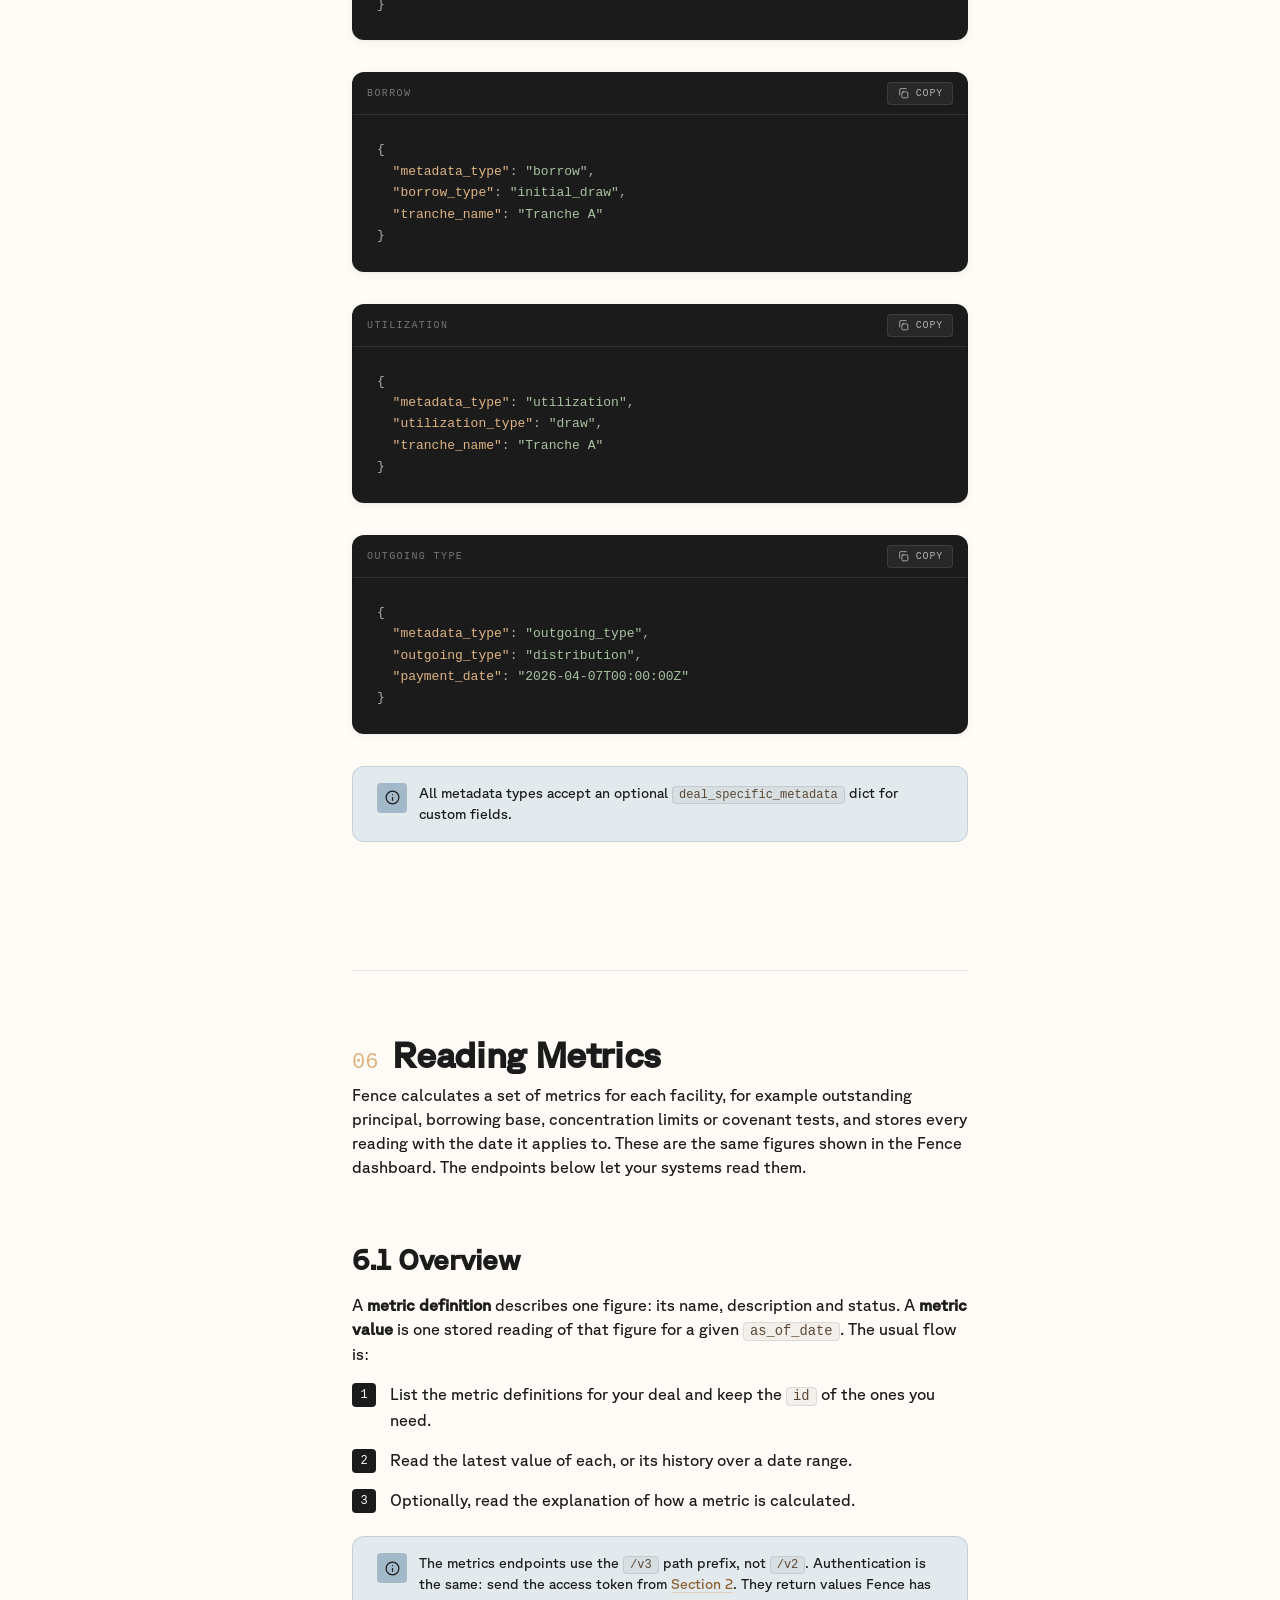
==== commit 2a21f51b: "Document reading metrics and downloading reports The guide only covered sending data into Fence. It " ====
--- a/Fence API Guide-print.html
+++ b/Fence API Guide-print.html
@@ -130,12 +130,26 @@
       <a class="nav-link sub" href="#txn-metadata">Metadata by Type</a>
     </nav>
     <nav class="nav-group">
-      <p class="nav-group-title"><span class="n">6</span> Schemas Reference</p>
+      <p class="nav-group-title"><span class="n">6</span> Reading Metrics</p>
+      <a class="nav-link sub" href="#metrics-overview">Overview</a>
+      <a class="nav-link sub" href="#metrics-list">List Metrics</a>
+      <a class="nav-link sub" href="#metrics-latest">Latest Value</a>
+      <a class="nav-link sub" href="#metrics-history">Value History</a>
+      <a class="nav-link sub" href="#metrics-explanation">Explanation</a>
+      <a class="nav-link sub" href="#metrics-value-types">Value Types</a>
+    </nav>
+    <nav class="nav-group">
+      <p class="nav-group-title"><span class="n">7</span> Downloading Reports</p>
+      <a class="nav-link sub" href="#reports-available">Available Reports</a>
+      <a class="nav-link sub" href="#reports-download">Download a Report</a>
+    </nav>
+    <nav class="nav-group">
+      <p class="nav-group-title"><span class="n">8</span> Schemas Reference</p>
       <a class="nav-link sub" href="#schemas">All Schemas</a>
       <a class="nav-link sub" href="#currencies">Supported Currencies</a>
     </nav>
     <nav class="nav-group">
-      <p class="nav-group-title"><span class="n">7</span> Error Handling</p>
+      <p class="nav-group-title"><span class="n">9</span> Error Handling</p>
       <a class="nav-link sub" href="#status-codes">HTTP Status Codes</a>
       <a class="nav-link sub" href="#pagination">Pagination</a>
       <a class="nav-link sub" href="#idempotency">Idempotency</a>
@@ -151,7 +165,7 @@
       <div class="hero-leaf"></div>
       <p class="eyebrow">Fence · Developer Documentation</p>
       <h1>Client Integration Guide</h1>
-      <p class="lede">Integrate with Fence to declare assets, register supporting documents, and report payment transactions. This guide covers authentication, the declaration pipeline, document verification, and error handling for the <strong>v2</strong> API.</p>
+      <p class="lede">Integrate with Fence to declare assets, register supporting documents and report payment transactions, and to read back what Fence holds for your facility: metric values and generated reports. This guide covers authentication, the declaration pipeline, document verification, reading metrics and reports, and error handling for the <strong>v2</strong> API.</p>
       <div class="hero-meta">
         <span class="meta-chip"><span class="k">Audience</span><span class="v">Technical integration teams</span></span>
         <span class="meta-chip"><span class="k">API Version</span><span class="v mono">v2</span></span>
@@ -162,7 +176,7 @@
     <!-- ============ 1. GETTING STARTED ============ -->
     <section id="getting-started">
       <h2 class="sec"><span class="num">01</span> Getting Started</h2>
-      <p class="sec-intro">Fence is a tech-native facility agency for asset-backed finance. The API lets your systems declare portfolio assets, attach verification documents, and record payment transactions against a credit facility in real time.</p>
+      <p class="sec-intro">Fence is a tech-native facility agency for asset-backed finance. The API lets your systems declare portfolio assets, attach verification documents, and record payment transactions against a credit facility in real time. It also lets them read data back out of Fence: the facility’s metrics (see <a class="inline" href="#metrics">Section 6</a>) and its reports (see <a class="inline" href="#reports">Section 7</a>).</p>
 
       <h3 class="sub" id="environments">1.1 Environments</h3>
       <p>Fence provides two environments. All API paths in this guide are relative to the environment base URL.</p>
@@ -671,10 +685,261 @@
 
     <hr class="sec-divider">
 
-    <!-- ============ 6. SCHEMAS REFERENCE ============ -->
+    <!-- ============ 6. READING METRICS ============ -->
+    <section id="metrics">
+      <h2 class="sec"><span class="num">06</span> Reading Metrics</h2>
+      <p class="sec-intro">Fence calculates a set of metrics for each facility, for example outstanding principal, borrowing base, concentration limits or covenant tests, and stores every reading with the date it applies to. These are the same figures shown in the Fence dashboard. The endpoints below let your systems read them.</p>
+
+      <h3 class="sub" id="metrics-overview">6.1 Overview</h3>
+      <p>A <strong>metric definition</strong> describes one figure: its name, description and status. A <strong>metric value</strong> is one stored reading of that figure for a given <code class="tok">as_of_date</code>. The usual flow is:</p>
+      <ol class="fence-list">
+        <li>List the metric definitions for your deal and keep the <code class="tok">id</code> of the ones you need.</li>
+        <li>Read the latest value of each, or its history over a date range.</li>
+        <li>Optionally, read the explanation of how a metric is calculated.</li>
+      </ol>
+      <div class="callout note">
+        <span class="ic-wrap"><svg class="ic" viewBox="0 0 24 24" fill="none" stroke="currentColor" stroke-width="1.7" stroke-linecap="round" stroke-linejoin="round"><circle cx="12" cy="12" r="9"/><path d="M12 16v-4M12 8h.01"/></svg></span>
+        <div class="body">The metrics endpoints use the <code class="tok">/v3</code> path prefix, not <code class="tok">/v2</code>. Authentication is the same: send the access token from <a class="inline" href="#auth-token">Section 2</a>. They return values Fence has <strong>already stored</strong>. Reading them never triggers a new calculation.</div>
+      </div>
+      <div class="callout tip">
+        <span class="ic-wrap"><svg class="ic" viewBox="0 0 24 24" fill="none" stroke="currentColor" stroke-width="1.7" stroke-linecap="round" stroke-linejoin="round"><path d="M9 18h6M10 22h4M12 2a7 7 0 0 0-4 12.7c.6.5 1 1.3 1 2.1V17h6v-.2c0-.8.4-1.6 1-2.1A7 7 0 0 0 12 2Z"/></svg></span>
+        <div class="body">These endpoints are not paginated: each returns a plain JSON array. When reading value history, always send a date range (see <a class="inline" href="#metrics-history">6.4</a>) so the response stays small.</div>
+      </div>
+
+      <h3 class="sub" id="metrics-list">6.2 List Metric Definitions</h3>
+      <p>Returns the metric definitions for the deals your credentials can access.</p>
+      <div class="endpoint">
+        <span class="method get">GET</span>
+        <span class="path"><span class="base env-base">https://dev-api.fence.finance</span>/v3/metrics?deal_id={deal_id}</span>
+        <button class="copy light copy-ep" data-copy="endpoint" aria-label="Copy endpoint"></button>
+      </div>
+      <p><strong>Query Parameters:</strong></p>
+      <div class="table-wrap">
+        <table class="fence-table">
+          <thead><tr><th>Parameter</th><th>Type</th><th>Required</th><th>Description</th></tr></thead>
+          <tbody>
+            <tr><td class="mono nowrap">deal_id</td><td><span class="type-pill">UUID</span></td><td><span class="req no">No</span></td><td><span class="desc">Limit the list to this deal. Repeat the parameter for several deals (<code class="tok">?deal_id=…&amp;deal_id=…</code>). If omitted, metrics for every deal you can access are returned. A <code class="tok">deal_id</code> you cannot access returns <span class="httpcode s4">403</span>.</span></td></tr>
+            <tr><td class="mono nowrap">name</td><td><span class="type-pill">string</span></td><td><span class="req no">No</span></td><td><span class="desc">Limit the list to metrics with this exact name. Can be repeated.</span></td></tr>
+          </tbody>
+        </table>
+      </div>
+      <div class="code">
+        <div class="code-head"><span class="lang">Response</span><span class="resp"><span class="dot"></span>200 OK</span><button class="copy" data-copy="code" data-label="Copy"></button></div>
+        <pre><code data-lang="json">[
+  {
+    "id": "3f2a9c1e-7b4d-4e8a-9f10-2c5d6e7f8a90",
+    "name": "outstanding_principal",
+    "status": "core",
+    "description": "Total outstanding principal of the eligible portfolio.",
+    "calculation_strategy_name": "declarative",
+    "metadata": {},
+    "analytics_visualization_compatible": true
+  }
+]</code></pre>
+      </div>
+      <p><strong>Metric Definition Statuses:</strong></p>
+      <div class="table-wrap">
+        <table class="fence-table">
+          <thead><tr><th>Status</th><th>Meaning</th></tr></thead>
+          <tbody>
+            <tr><td><span class="sbadge ok"><span class="dot"></span>core</span></td><td><span class="desc">Calculated on Fence’s regular schedule. Use these for reporting and integrations.</span></td></tr>
+            <tr><td><span class="sbadge info"><span class="dot"></span>on-demand</span></td><td><span class="desc">Calculated only when requested, so readings can be less frequent.</span></td></tr>
+            <tr><td><span class="sbadge info"><span class="dot"></span>long_running_service</span></td><td><span class="desc">Calculated by a separate, longer-running process.</span></td></tr>
+            <tr><td><span class="sbadge neutral"><span class="dot"></span>draft</span></td><td><span class="desc">Being set up and not ready yet. Do not rely on its values.</span></td></tr>
+            <tr><td><span class="sbadge warn"><span class="dot"></span>deprecated</span></td><td><span class="desc">No longer calculated. Past readings are kept, but no new ones will be added.</span></td></tr>
+          </tbody>
+        </table>
+      </div>
+      <p class="muted">The list includes metrics in every status. Filter on <code class="tok">status</code> on your side. In most cases you want <code class="tok">core</code>.</p>
+
+      <h3 class="sub" id="metrics-latest">6.3 Get the Latest Value</h3>
+      <p>Returns the most recent stored reading of one metric.</p>
+      <div class="endpoint">
+        <span class="method get">GET</span>
+        <span class="path"><span class="base env-base">https://dev-api.fence.finance</span>/v3/metrics/{metric_definition_id}/values/latest</span>
+        <button class="copy light copy-ep" data-copy="endpoint" aria-label="Copy endpoint"></button>
+      </div>
+      <div class="code">
+        <div class="code-head"><span class="lang">Response</span><span class="resp"><span class="dot"></span>200 OK</span><button class="copy" data-copy="code" data-label="Copy"></button></div>
+        <pre><code data-lang="json">{
+  "id": "9b8c7d6e-5f4a-4b3c-8d2e-1f0a9b8c7d6e",
+  "name": "outstanding_principal",
+  "metric_definition_id": "3f2a9c1e-7b4d-4e8a-9f10-2c5d6e7f8a90",
+  "deal_id": "a1b2c3d4-e5f6-7890-abcd-ef1234567890",
+  "value": { "value": 1250000000, "decimals": 2, "currency": "USD" },
+  "as_of_date": "2026-10-15T00:00:00Z",
+  "value_type": "amount",
+  "metadata": null
+}</code></pre>
+      </div>
+      <p class="muted">In this example the amount is <code class="tok">1250000000 / 10^2</code> = 12,500,000.00 USD. See <a class="inline" href="#metrics-value-types">6.6 Value Types</a>. Returns <span class="httpcode s4">404</span> if the metric has no stored value yet, or if the metric does not exist or belongs to a deal you cannot access.</p>
+
+      <h3 class="sub" id="metrics-history">6.4 List Value History</h3>
+      <p>Returns the stored readings of one metric, filtered by date.</p>
+      <div class="endpoint">
+        <span class="method get">GET</span>
+        <span class="path"><span class="base env-base">https://dev-api.fence.finance</span>/v3/metrics/{metric_definition_id}/values?as_of_date_gte=2026-09-01T00:00:00Z&as_of_date_lte=2026-09-30T23:59:59Z</span>
+        <button class="copy light copy-ep" data-copy="endpoint" aria-label="Copy endpoint"></button>
+      </div>
+      <p><strong>Query Parameters</strong> (all optional, ISO 8601 date-time):</p>
+      <div class="table-wrap">
+        <table class="fence-table">
+          <thead><tr><th>Parameter</th><th>Type</th><th>Required</th><th>Description</th></tr></thead>
+          <tbody>
+            <tr><td class="mono nowrap">as_of_date_gte</td><td><span class="type-pill">datetime</span></td><td><span class="req no">No</span></td><td><span class="desc">Readings whose <code class="tok">as_of_date</code> is on or after this moment.</span></td></tr>
+            <tr><td class="mono nowrap">as_of_date_lte</td><td><span class="type-pill">datetime</span></td><td><span class="req no">No</span></td><td><span class="desc">Readings whose <code class="tok">as_of_date</code> is on or before this moment.</span></td></tr>
+            <tr><td class="mono nowrap">created_at_gte</td><td><span class="type-pill">datetime</span></td><td><span class="req no">No</span></td><td><span class="desc">Readings that Fence stored on or after this moment. Use it to fetch only what is new since your last sync.</span></td></tr>
+            <tr><td class="mono nowrap">created_at_lte</td><td><span class="type-pill">datetime</span></td><td><span class="req no">No</span></td><td><span class="desc">Readings that Fence stored on or before this moment.</span></td></tr>
+          </tbody>
+        </table>
+      </div>
+      <p>The response is an array of the same objects as in <a class="inline" href="#metrics-latest">6.3</a>. Without any filter it returns the metric’s full history.</p>
+      <div class="callout note">
+        <span class="ic-wrap"><svg class="ic" viewBox="0 0 24 24" fill="none" stroke="currentColor" stroke-width="1.7" stroke-linecap="round" stroke-linejoin="round"><circle cx="12" cy="12" r="9"/><path d="M12 16v-4M12 8h.01"/></svg></span>
+        <div class="body"><code class="tok">as_of_date</code> is the date the figure describes. <code class="tok">created_at</code> is when Fence stored it. Fence can store a corrected reading for a past date, so to stay in sync, poll with <code class="tok">created_at_gte</code> set to the time of your previous poll.</div>
+      </div>
+      <p class="muted">You can also fetch a single reading by its id: <code class="tok">GET /v3/metrics/{metric_definition_id}/values/{metric_value_id}</code>.</p>
+
+      <h3 class="sub" id="metrics-explanation">6.5 Get a Metric Explanation</h3>
+      <p>Returns how a metric is calculated: where its data comes from, the formula, and the meaning of each term.</p>
+      <div class="endpoint">
+        <span class="method get">GET</span>
+        <span class="path"><span class="base env-base">https://dev-api.fence.finance</span>/v3/metrics/{metric_definition_id}/explanation</span>
+        <button class="copy light copy-ep" data-copy="endpoint" aria-label="Copy endpoint"></button>
+      </div>
+      <div class="code">
+        <div class="code-head"><span class="lang">Response</span><span class="resp"><span class="dot"></span>200 OK</span><button class="copy" data-copy="code" data-label="Copy"></button></div>
+        <pre><code data-lang="json">{
+  "metric_definition_id": "3f2a9c1e-7b4d-4e8a-9f10-2c5d6e7f8a90",
+  "description": "Total outstanding principal of the eligible portfolio.",
+  "data_source": "Declared assets",
+  "formula_latex": "\\sum_{i} P_i",
+  "sub_formula_latex": null,
+  "terms": [
+    {
+      "key": "P_i",
+      "label": "Outstanding principal",
+      "description": "Outstanding principal of eligible asset i.",
+      "metric_definition_id": null
+    }
+  ],
+  "steps": [
+    "Select the eligible assets.",
+    "Add up their outstanding principal."
+  ]
+}</code></pre>
+      </div>
+      <p class="muted">Formulas are written in LaTeX. When a term is itself another metric, its <code class="tok">metric_definition_id</code> is set so you can follow it. Not every metric has an explanation yet. Those return <span class="httpcode s2">200</span> with a <code class="tok">null</code> body.</p>
+
+      <h3 class="sub" id="metrics-value-types">6.6 Value Types</h3>
+      <p>The shape of <code class="tok">value</code> depends on <code class="tok">value_type</code>. Compare <code class="tok">value_type</code> without regard to case: a few older readings store it with a capital letter (for example <code class="tok">"Amount"</code>).</p>
+      <div class="table-wrap">
+        <table class="fence-table">
+          <thead><tr><th>value_type</th><th>Shape of value</th></tr></thead>
+          <tbody>
+            <tr><td class="mono nowrap">amount</td><td><span class="desc">Object <code class="tok">{"value": int, "decimals": int, "currency": string}</code>. The amount is <code class="tok">value / 10^decimals</code>. Integers avoid rounding errors.</span></td></tr>
+            <tr><td class="mono nowrap">number</td><td><span class="desc">A number, for example a count of assets.</span></td></tr>
+            <tr><td class="mono nowrap">percentage</td><td><span class="desc">A number. Check the metric’s description for whether it is a ratio (0.05) or a percentage (5).</span></td></tr>
+            <tr><td class="mono nowrap">boolean</td><td><span class="desc"><code class="tok">true</code> or <code class="tok">false</code>, for example whether a covenant test passes.</span></td></tr>
+            <tr><td class="mono nowrap">datetime</td><td><span class="desc">An ISO 8601 date-time string.</span></td></tr>
+            <tr><td class="mono nowrap">*_per_entity</td><td><span class="desc"><code class="tok">amount_per_entity</code>, <code class="tok">number_per_entity</code>, <code class="tok">percentage_per_entity</code>, <code class="tok">datetime_per_entity</code>: an object whose keys are entities (for example a country, an originator or a tranche) and whose values have the shape of the base type above.</span></td></tr>
+            <tr><td class="mono nowrap">time_series</td><td><span class="desc">A series of dated points. The exact shape depends on the metric and is agreed during onboarding.</span></td></tr>
+          </tbody>
+        </table>
+      </div>
+      <p class="muted"><code class="tok">value</code> can be <code class="tok">null</code> when the metric ran but had nothing to measure on that date, for example when no assets were in scope.</p>
+    </section>
+
+    <hr class="sec-divider">
+
+    <!-- ============ 7. DOWNLOADING REPORTS ============ -->
+    <section id="reports">
+      <h2 class="sec"><span class="num">07</span> Downloading Reports</h2>
+      <p class="sec-intro">Fence generates reports for each facility, for example borrowing base certificates, portfolio tapes or covenant reports. Which reports exist depends on the facility and is agreed during onboarding. Downloading one takes two calls: list the reports available for your deal, then request a download link for the one you want.</p>
+
+      <h3 class="sub" id="reports-available">7.1 List Available Reports</h3>
+      <div class="endpoint">
+        <span class="method get">GET</span>
+        <span class="path"><span class="base env-base">https://dev-api.fence.finance</span>/v2/{deal_id}/reports/available</span>
+        <button class="copy light copy-ep" data-copy="endpoint" aria-label="Copy endpoint"></button>
+      </div>
+      <div class="code">
+        <div class="code-head"><span class="lang">Response</span><span class="resp"><span class="dot"></span>200 OK</span><button class="copy" data-copy="code" data-label="Copy"></button></div>
+        <pre><code data-lang="json">[
+  {
+    "report_name": "borrowing_base_certificate",
+    "report_description": "Borrowing base certificate as of a given date.",
+    "report_type": "excel",
+    "report_params": [
+      {
+        "name": "as_of_date",
+        "description": "Date the report is calculated for.",
+        "input_type": "date",
+        "options": null
+      }
+    ]
+  }
+]</code></pre>
+      </div>
+      <p>Each report lists the parameters it accepts in <code class="tok">report_params</code>. <code class="tok">input_type</code> is one of <code class="tok">text</code>, <code class="tok">date</code>, <code class="tok">number</code> or <code class="tok">boolean</code>. When <code class="tok">options</code> is set, the value must be one of those options. <code class="tok">report_type</code> is the file format: <code class="tok">pdf</code>, <code class="tok">excel</code> (.xlsx), <code class="tok">csv</code> or <code class="tok">txt</code>.</p>
+      <p class="muted">The response also carries fields Fence uses for its own scheduled uploads, such as <code class="tok">auto_upload</code> and <code class="tok">document_category</code>. You can ignore them.</p>
+
+      <h3 class="sub" id="reports-download">7.2 Download a Report</h3>
+      <p>Generates the report and returns a temporary link to the file.</p>
+      <div class="endpoint">
+        <span class="method post">POST</span>
+        <span class="path"><span class="base env-base">https://dev-api.fence.finance</span>/v2/{deal_id}/reports/download</span>
+        <button class="copy light copy-ep" data-copy="endpoint" aria-label="Copy endpoint"></button>
+      </div>
+      <div class="code">
+        <div class="code-head"><span class="lang">Request Body</span><button class="copy" data-copy="code" data-label="Copy"></button></div>
+        <pre><code data-lang="json">{
+  "report_name": "borrowing_base_certificate",
+  "params": [
+    { "name": "as_of_date", "value": "2026-09-30" }
+  ]
+}</code></pre>
+      </div>
+      <div class="table-wrap">
+        <table class="fence-table">
+          <thead><tr><th>Field</th><th>Type</th><th>Required</th><th>Description</th></tr></thead>
+          <tbody>
+            <tr><td class="mono nowrap">report_name</td><td><span class="type-pill">string</span></td><td><span class="req yes">Yes</span></td><td><span class="desc">A <code class="tok">report_name</code> from <a class="inline" href="#reports-available">7.1</a>.</span></td></tr>
+            <tr><td class="mono nowrap">params</td><td><span class="type-pill">list of objects</span></td><td><span class="req no">No</span></td><td><span class="desc">One <code class="tok">{"name", "value"}</code> pair per parameter. <code class="tok">value</code> is always a <strong>string</strong>, whatever the <code class="tok">input_type</code>: send dates as <code class="tok">"YYYY-MM-DD"</code>, numbers as <code class="tok">"100"</code> and booleans as <code class="tok">"true"</code> or <code class="tok">"false"</code>.</span></td></tr>
+          </tbody>
+        </table>
+      </div>
+      <div class="code">
+        <div class="code-head"><span class="lang">Response</span><span class="resp"><span class="dot"></span>200 OK</span><button class="copy" data-copy="code" data-label="Copy"></button></div>
+        <pre><code data-lang="json">{
+  "url": "https://s3.amazonaws.com/...",
+  "expiration": 3600
+}</code></pre>
+      </div>
+      <p>Send a GET request to <code class="tok">url</code> to download the file. The link is valid for <code class="tok">expiration</code> seconds (one hour). After that, call this endpoint again for a new link.</p>
+      <div class="callout warn">
+        <span class="ic-wrap"><svg class="ic" viewBox="0 0 24 24" fill="none" stroke="currentColor" stroke-width="1.7" stroke-linecap="round" stroke-linejoin="round"><path d="M12 9v4M12 17h.01M10.3 3.9 1.8 18a2 2 0 0 0 1.7 3h17a2 2 0 0 0 1.7-3L13.7 3.9a2 2 0 0 0-3.4 0Z"/></svg></span>
+        <div class="body">Fence generates the report while the request is open, so large reports can take a while to respond. Set a generous client timeout and do not retry in a tight loop.</div>
+      </div>
+      <p><strong>Errors:</strong></p>
+      <div class="table-wrap">
+        <table class="fence-table">
+          <thead><tr><th>Code</th><th>Meaning</th></tr></thead>
+          <tbody>
+            <tr><td><span class="httpcode s4">400</span></td><td><span class="desc">A parameter is missing or has an invalid value. The message says which.</span></td></tr>
+            <tr><td><span class="httpcode s4">403</span></td><td><span class="desc">You cannot access this deal, or this report is not available to your account.</span></td></tr>
+            <tr><td><span class="httpcode s4">404</span></td><td><span class="desc">No report with this <code class="tok">report_name</code> exists for this deal.</span></td></tr>
+          </tbody>
+        </table>
+      </div>
+    </section>
+
+    <hr class="sec-divider">
+
+    <!-- ============ 8. SCHEMAS REFERENCE ============ -->
     <section id="schemas-reference">
-      <h2 class="sec"><span class="num">06</span> Schemas Reference</h2>
-      <p class="sec-intro" id="schemas">Canonical request and response shapes for the declaration endpoints.</p>
+      <h2 class="sec"><span class="num">08</span> Schemas Reference</h2>
+      <p class="sec-intro" id="schemas">Canonical request and response shapes for the declaration, metrics and reports endpoints.</p>
 
       <h4 class="subsub">Asset Declaration — Request</h4>
       <div class="schema">
@@ -730,6 +995,78 @@
         </div>
       </div>
 
+      <h4 class="subsub">Metric Definition Response</h4>
+      <div class="schema">
+        <div class="schema-head"><svg class="ic" viewBox="0 0 24 24" fill="none" stroke="currentColor" stroke-width="1.7" stroke-linecap="round" stroke-linejoin="round"><path d="M4 7V4h16v3M9 20h6M12 4v16"/></svg>MetricDefinitionApiResponse</div>
+        <div class="schema-body">
+          <div class="field"><span class="name">id</span><span class="meta"><span class="ftype">UUID</span></span></div>
+          <div class="field"><span class="name">name</span><span class="meta"><span class="ftype">string</span></span></div>
+          <div class="field"><span class="name">status</span><span class="meta"><span class="ftype">"core" | "on-demand" | "long_running_service" | "draft" | "deprecated"</span></span></div>
+          <div class="field"><span class="name">description</span><span class="meta"><span class="ftype">string | null</span></span></div>
+          <div class="field"><span class="name">calculation_strategy_name</span><span class="meta"><span class="ftype">string | null</span></span></div>
+          <div class="field"><span class="name">metadata</span><span class="meta"><span class="ftype">object | null</span></span></div>
+          <div class="field"><span class="name">analytics_visualization_compatible</span><span class="meta"><span class="ftype">boolean</span></span></div>
+        </div>
+      </div>
+
+      <h4 class="subsub">Metric Value Response</h4>
+      <div class="schema">
+        <div class="schema-head"><svg class="ic" viewBox="0 0 24 24" fill="none" stroke="currentColor" stroke-width="1.7" stroke-linecap="round" stroke-linejoin="round"><path d="M4 7V4h16v3M9 20h6M12 4v16"/></svg>MetricValueApiResponse</div>
+        <div class="schema-body">
+          <div class="field"><span class="name">id</span><span class="meta"><span class="ftype">UUID</span></span></div>
+          <div class="field"><span class="name">name</span><span class="meta"><span class="ftype">string</span><span class="fnote">Name of the metric definition.</span></span></div>
+          <div class="field"><span class="name">metric_definition_id</span><span class="meta"><span class="ftype">UUID</span></span></div>
+          <div class="field"><span class="name">deal_id</span><span class="meta"><span class="ftype">UUID</span></span></div>
+          <div class="field"><span class="name">value</span><span class="meta"><span class="ftype">any | null</span><span class="fnote">Shape depends on <code class="tok">value_type</code>. See <a class="inline" href="#metrics-value-types">6.6</a>.</span></span></div>
+          <div class="field"><span class="name">as_of_date</span><span class="meta"><span class="ftype">datetime | null</span></span></div>
+          <div class="field"><span class="name">value_type</span><span class="meta"><span class="ftype">string | null</span></span></div>
+          <div class="field"><span class="name">metadata</span><span class="meta"><span class="ftype">object | null</span></span></div>
+        </div>
+      </div>
+
+      <h4 class="subsub">Metric Explanation Response</h4>
+      <div class="schema">
+        <div class="schema-head"><svg class="ic" viewBox="0 0 24 24" fill="none" stroke="currentColor" stroke-width="1.7" stroke-linecap="round" stroke-linejoin="round"><path d="M4 7V4h16v3M9 20h6M12 4v16"/></svg>MetricExplanationApiResponse</div>
+        <div class="schema-body">
+          <div class="field"><span class="name">metric_definition_id</span><span class="meta"><span class="ftype">UUID</span></span></div>
+          <div class="field"><span class="name">description</span><span class="meta"><span class="ftype">string</span></span></div>
+          <div class="field"><span class="name">data_source</span><span class="meta"><span class="ftype">string</span></span></div>
+          <div class="field"><span class="name">formula_latex</span><span class="meta"><span class="ftype">string</span></span></div>
+          <div class="field"><span class="name">sub_formula_latex</span><span class="meta"><span class="ftype">string | null</span></span></div>
+          <div class="field"><span class="name">terms</span><span class="meta"><span class="ftype">list of objects</span><span class="fnote">Each term: <code class="tok">key</code>, <code class="tok">label</code>, <code class="tok">description</code> (strings), <code class="tok">metric_definition_id</code> (UUID | null).</span></span></div>
+          <div class="field"><span class="name">steps</span><span class="meta"><span class="ftype">list of string</span></span></div>
+        </div>
+      </div>
+
+      <h4 class="subsub">Available Report</h4>
+      <div class="schema">
+        <div class="schema-head"><svg class="ic" viewBox="0 0 24 24" fill="none" stroke="currentColor" stroke-width="1.7" stroke-linecap="round" stroke-linejoin="round"><path d="M4 7V4h16v3M9 20h6M12 4v16"/></svg>ReportSchema</div>
+        <div class="schema-body">
+          <div class="field"><span class="name">report_name</span><span class="meta"><span class="ftype">string</span></span></div>
+          <div class="field"><span class="name">report_description</span><span class="meta"><span class="ftype">string</span></span></div>
+          <div class="field"><span class="name">report_type</span><span class="meta"><span class="ftype">"pdf" | "excel" | "csv" | "txt"</span></span></div>
+          <div class="field"><span class="name">report_params</span><span class="meta"><span class="ftype">list of objects | null</span><span class="fnote">Each parameter: <code class="tok">name</code>, <code class="tok">description</code> (strings), <code class="tok">input_type</code> ("text" | "date" | "number" | "boolean"), <code class="tok">options</code> (list of string | null).</span></span></div>
+        </div>
+      </div>
+
+      <h4 class="subsub">Report Download — Request</h4>
+      <div class="schema">
+        <div class="schema-head"><svg class="ic" viewBox="0 0 24 24" fill="none" stroke="currentColor" stroke-width="1.7" stroke-linecap="round" stroke-linejoin="round"><path d="M4 7V4h16v3M9 20h6M12 4v16"/></svg>ReportDownloadBodySchema</div>
+        <div class="schema-body">
+          <div class="field"><span class="name">report_name</span><span class="meta"><span class="ftype">string</span><span class="fnote">Required</span></span></div>
+          <div class="field"><span class="name">params</span><span class="meta"><span class="ftype">list of objects | null</span><span class="fnote">Each: <code class="tok">name</code> (string), <code class="tok">value</code> (string).</span></span></div>
+        </div>
+      </div>
+
+      <h4 class="subsub">Report Download — Response</h4>
+      <div class="schema">
+        <div class="schema-head"><svg class="ic" viewBox="0 0 24 24" fill="none" stroke="currentColor" stroke-width="1.7" stroke-linecap="round" stroke-linejoin="round"><path d="M4 7V4h16v3M9 20h6M12 4v16"/></svg>DocumentResponse</div>
+        <div class="schema-body">
+          <div class="field"><span class="name">url</span><span class="meta"><span class="ftype">string</span><span class="fnote">Temporary download link.</span></span></div>
+          <div class="field"><span class="name">expiration</span><span class="meta"><span class="ftype">integer</span><span class="fnote">Seconds the link stays valid (3600).</span></span></div>
+        </div>
+      </div>
+
       <h4 class="subsub" id="currencies">Supported Currencies</h4>
       <p class="muted">54 ISO currency codes are accepted in the <code class="tok">currency</code> field.</p>
       <div class="cur-grid">
@@ -739,9 +1076,9 @@
 
     <hr class="sec-divider">
 
-    <!-- ============ 7. ERROR HANDLING ============ -->
+    <!-- ============ 9. ERROR HANDLING ============ -->
     <section id="error-handling">
-      <h2 class="sec"><span class="num">07</span> Error Handling</h2>
+      <h2 class="sec"><span class="num">09</span> Error Handling</h2>
 
       <h3 class="sub" id="status-codes">HTTP Status Codes</h3>
       <div class="table-wrap">
@@ -763,7 +1100,7 @@
       </div>
 
       <h3 class="sub" id="pagination">Pagination</h3>
-      <p>The declaration endpoints in section 3 paginate as follows. Other <code class="tok">/v2</code> list endpoints take <code class="tok">size</code> (default 50) and ignore <code class="tok">page_size</code>, so check the section you are calling.</p>
+      <p>The declaration endpoints in section 3 paginate as follows. Other <code class="tok">/v2</code> list endpoints take <code class="tok">size</code> (default 50) and ignore <code class="tok">page_size</code>, so check the section you are calling. The metrics and reports endpoints in sections 6 and 7 are not paginated: they return a plain array.</p>
       <div class="table-wrap">
         <table class="fence-table">
           <thead><tr><th>Parameter</th><th>Type</th><th>Default</th><th>Description</th></tr></thead>
@@ -807,6 +1144,12 @@
     <a href="#doc-register"><span class="method post" style="font-size:9px;padding:2px 5px;margin-right:7px">POST</span>documents</a>
     <a href="#upload-status"><span class="method get" style="font-size:9px;padding:2px 5px;margin-right:7px">GET</span>documents</a>
     <a href="#payments-bulk"><span class="method post" style="font-size:9px;padding:2px 5px;margin-right:7px">POST</span>payments/bulk</a>
+    <a href="#metrics-list"><span class="method get" style="font-size:9px;padding:2px 5px;margin-right:7px">GET</span>v3/metrics</a>
+    <a href="#metrics-latest" class="deep">/{id}/values/latest</a>
+    <a href="#metrics-history" class="deep">/{id}/values</a>
+    <a href="#metrics-explanation" class="deep">/{id}/explanation</a>
+    <a href="#reports-available"><span class="method get" style="font-size:9px;padding:2px 5px;margin-right:7px">GET</span>reports/available</a>
+    <a href="#reports-download"><span class="method post" style="font-size:9px;padding:2px 5px;margin-right:7px">POST</span>reports/download</a>
     <div class="toc-foot">
       <a href="#top"><svg class="ic" viewBox="0 0 24 24" fill="none" stroke="currentColor" stroke-width="1.7" stroke-linecap="round" stroke-linejoin="round"><path d="m18 15-6-6-6 6"/></svg>Back to top</a>
     </div>
@@ -820,7 +1163,7 @@
     <span class="div" style="width:1px;height:24px;background:var(--border-on-dark-2)"></span>
     <span class="txt">Client Integration Guide · <b>API v2</b><br>A tech-native facility agency for asset-backed finance.</span>
     <span class="spacer"></span>
-    <span class="copy-mark">© Fence · Confidential — for integration partners · Last updated 21 September 2026</span>
+    <span class="copy-mark">© Fence · Confidential — for integration partners · Last updated 16 October 2026</span>
   </footer>
 
 </div>
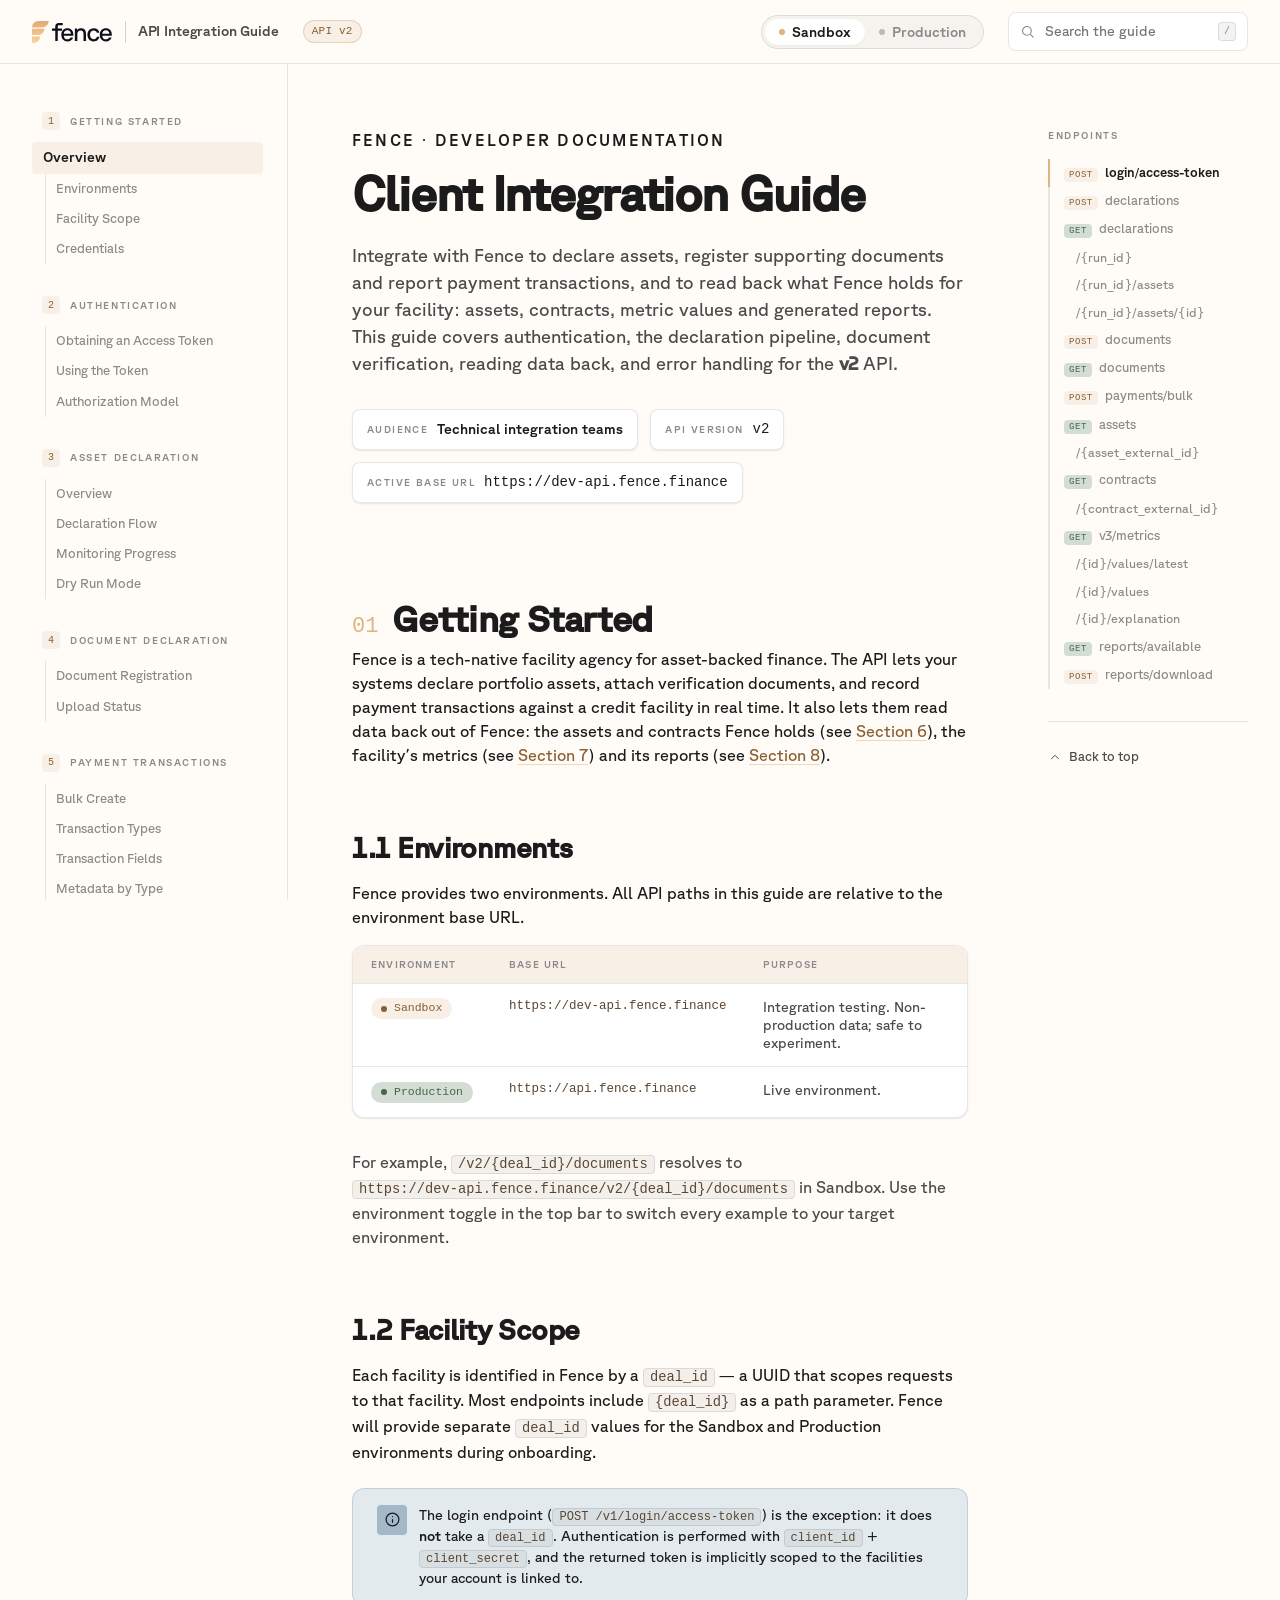
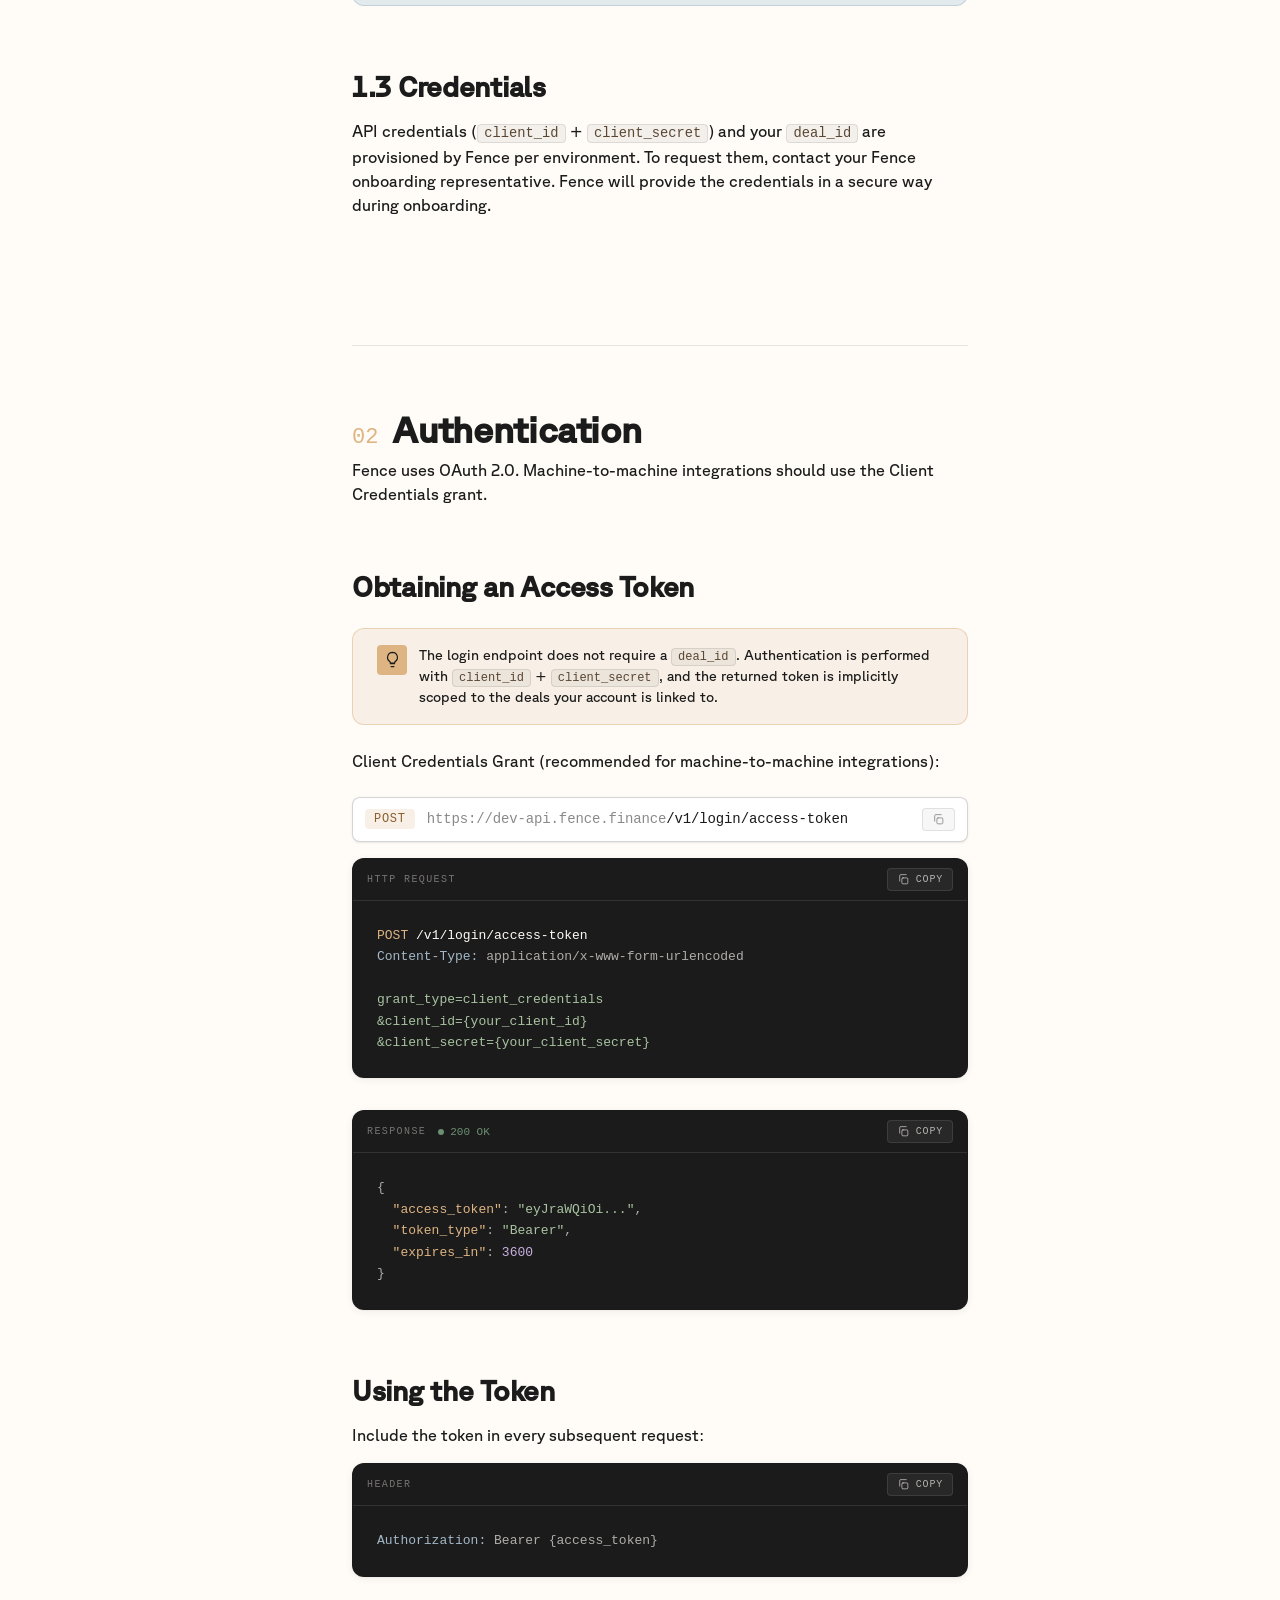
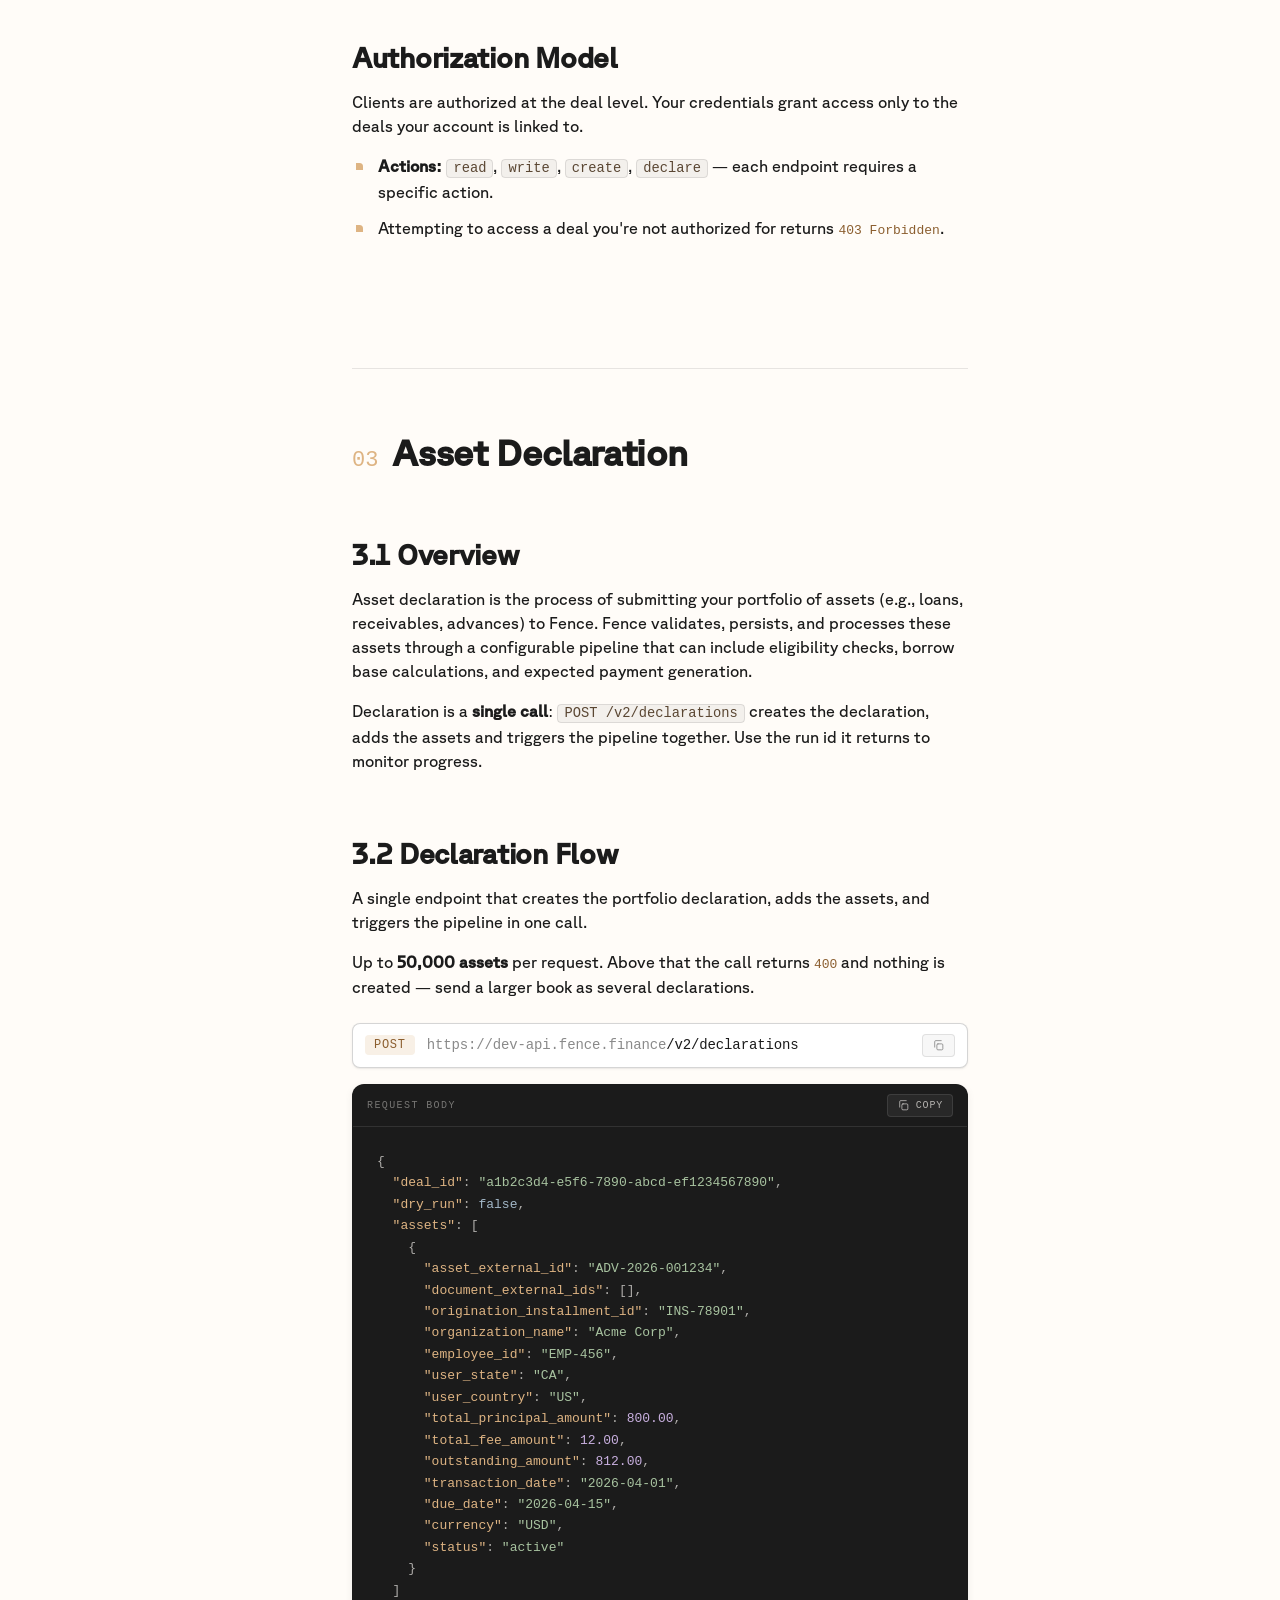
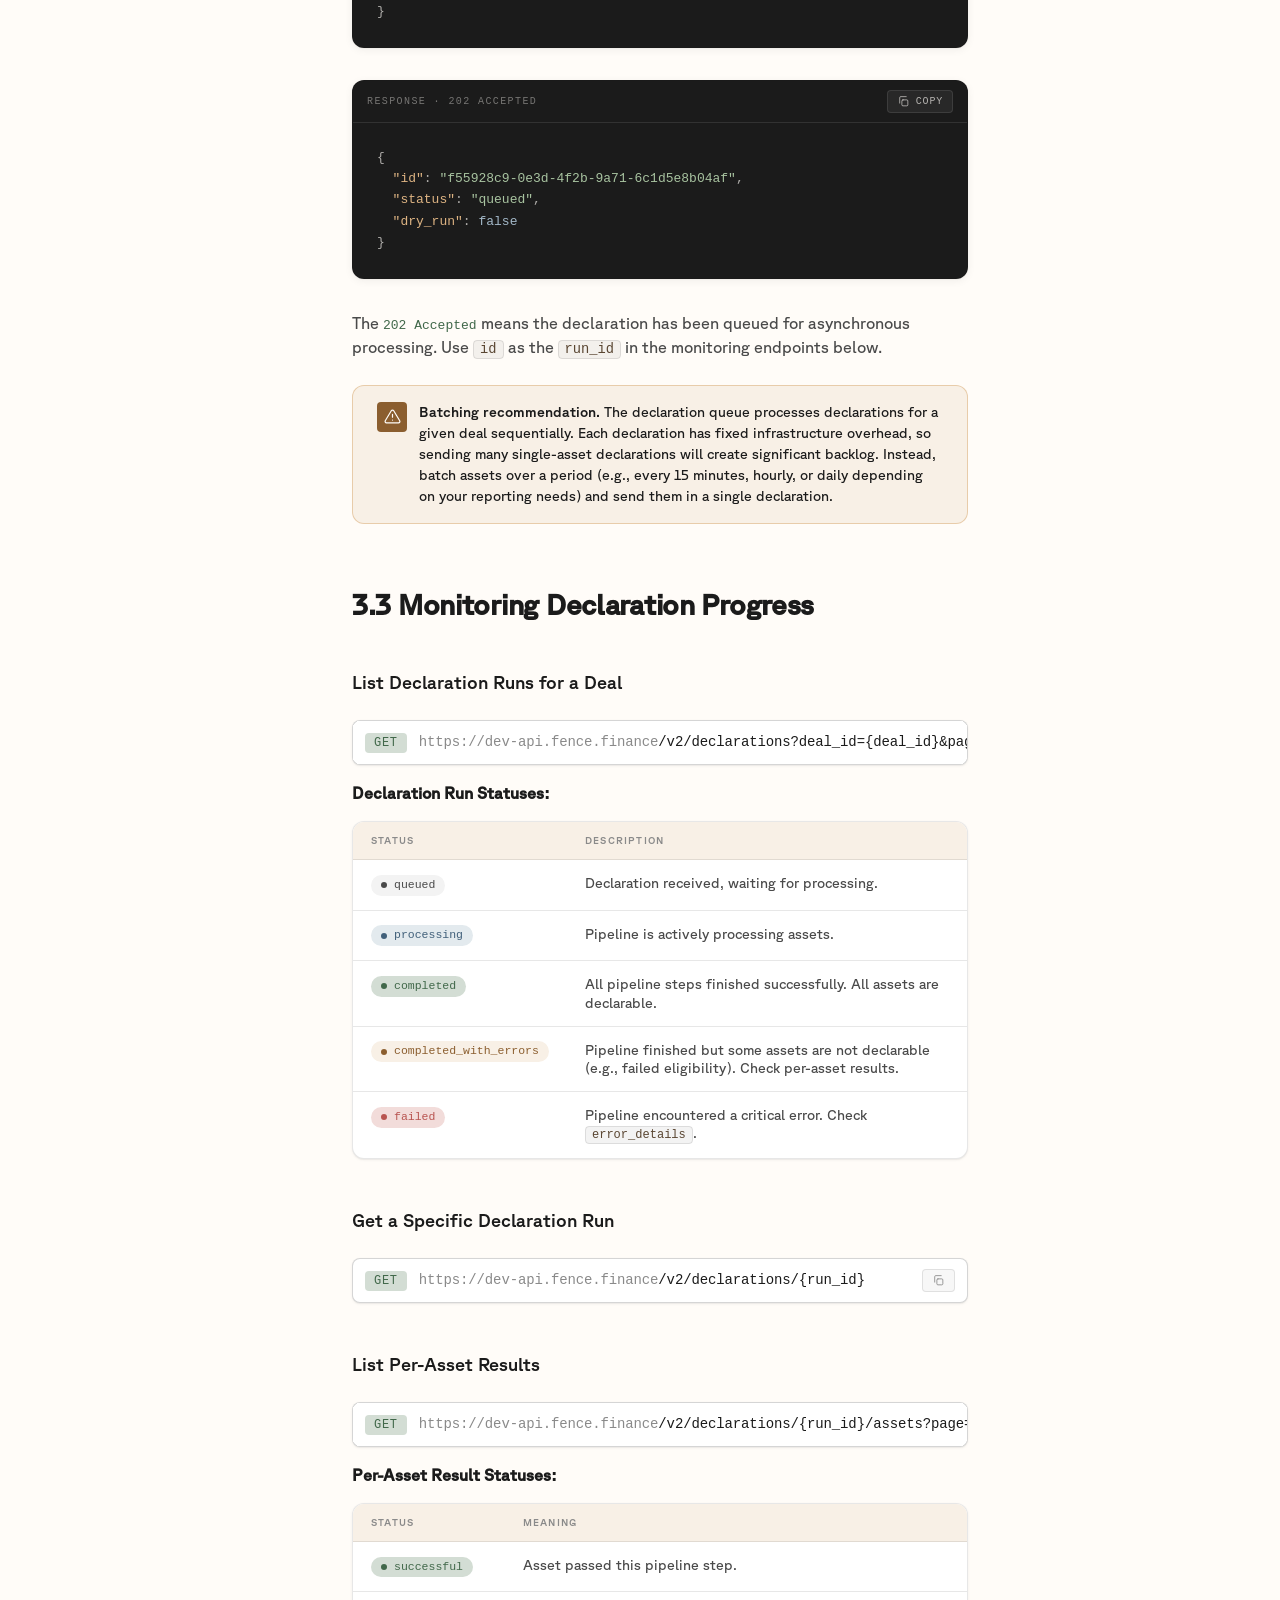
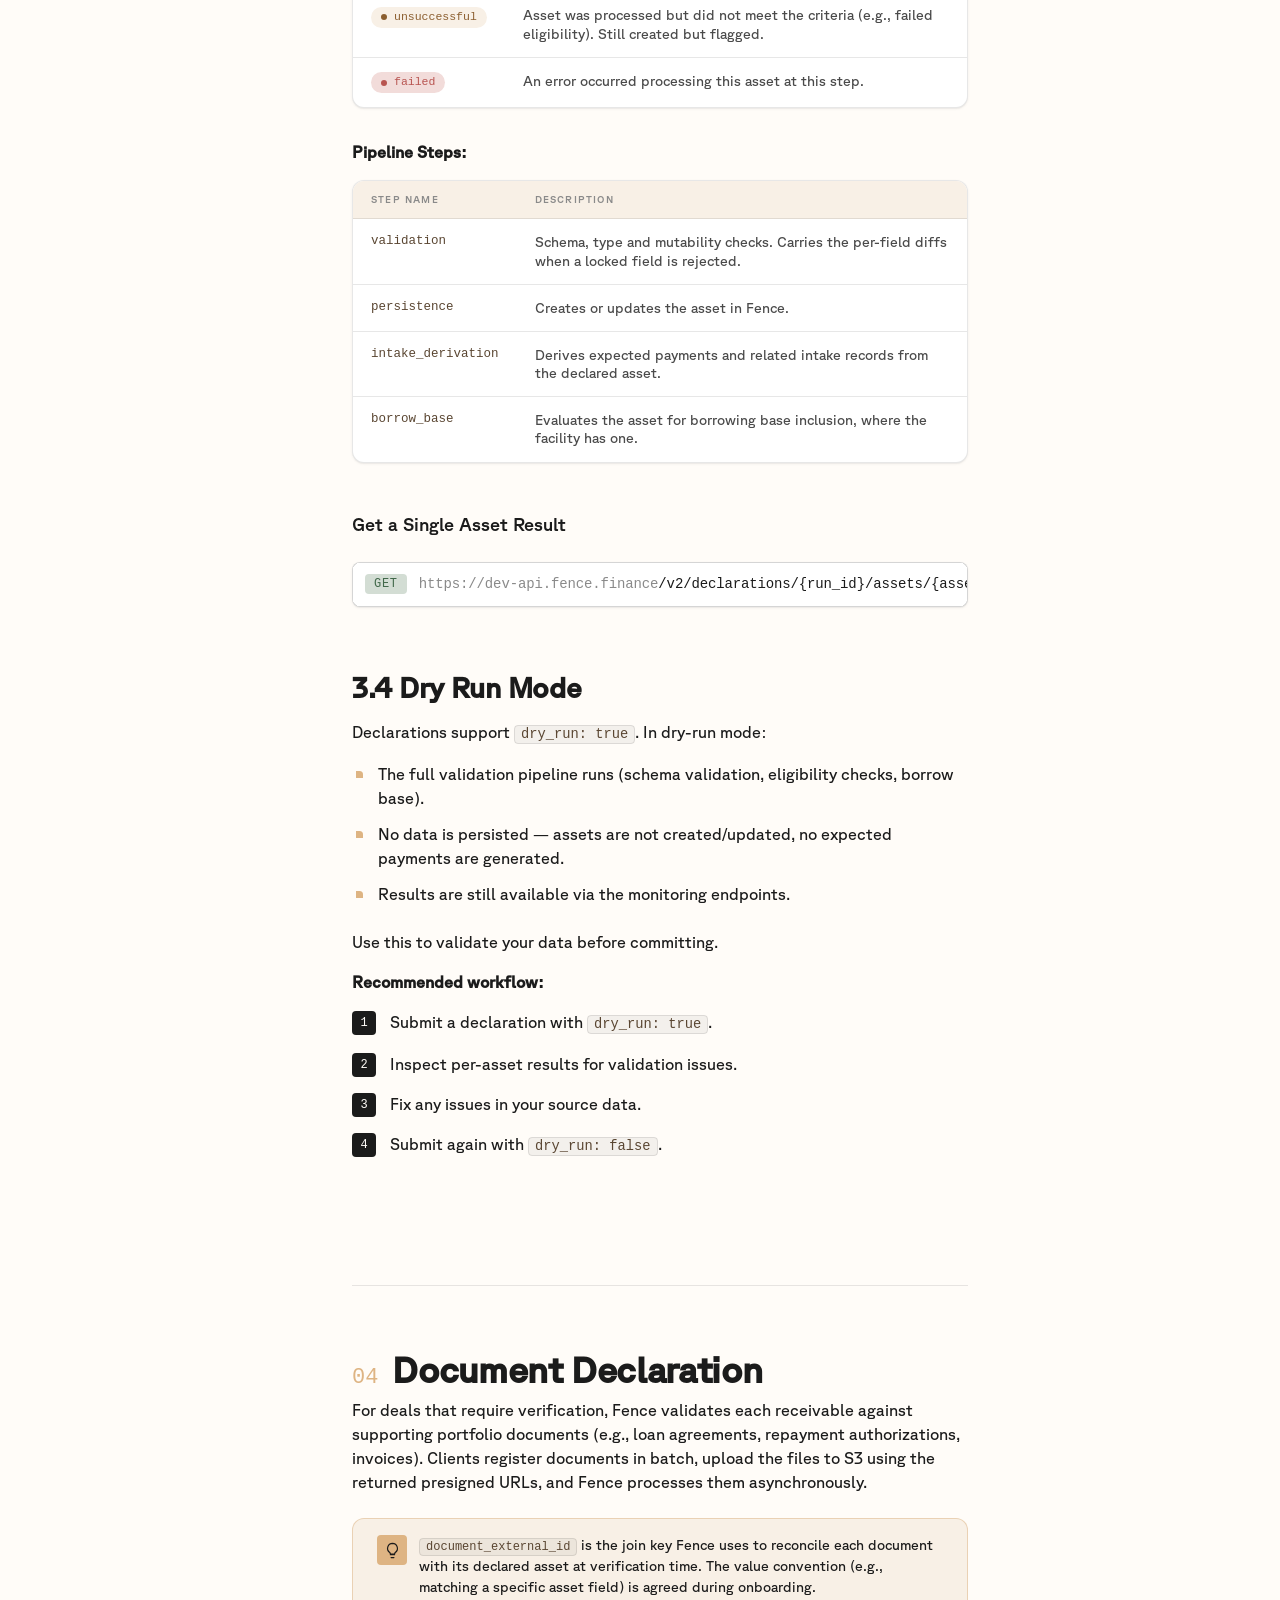
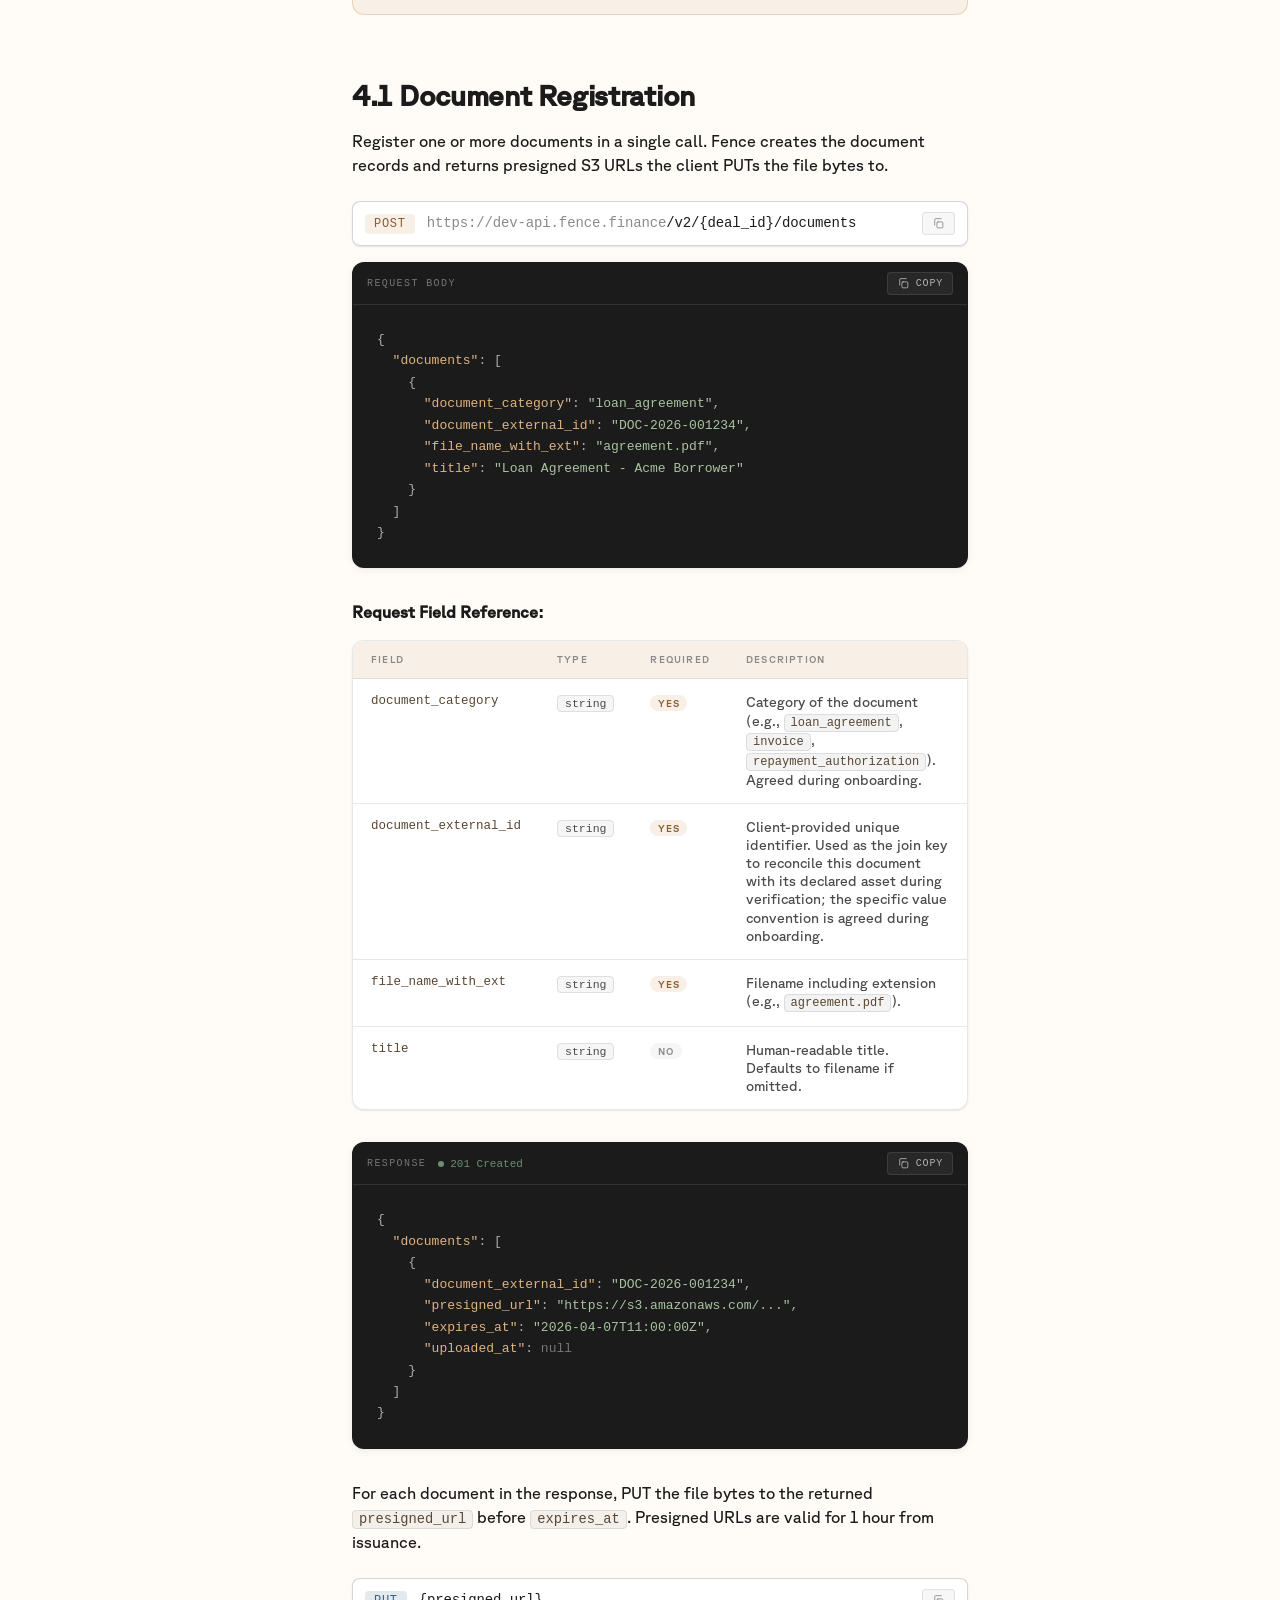
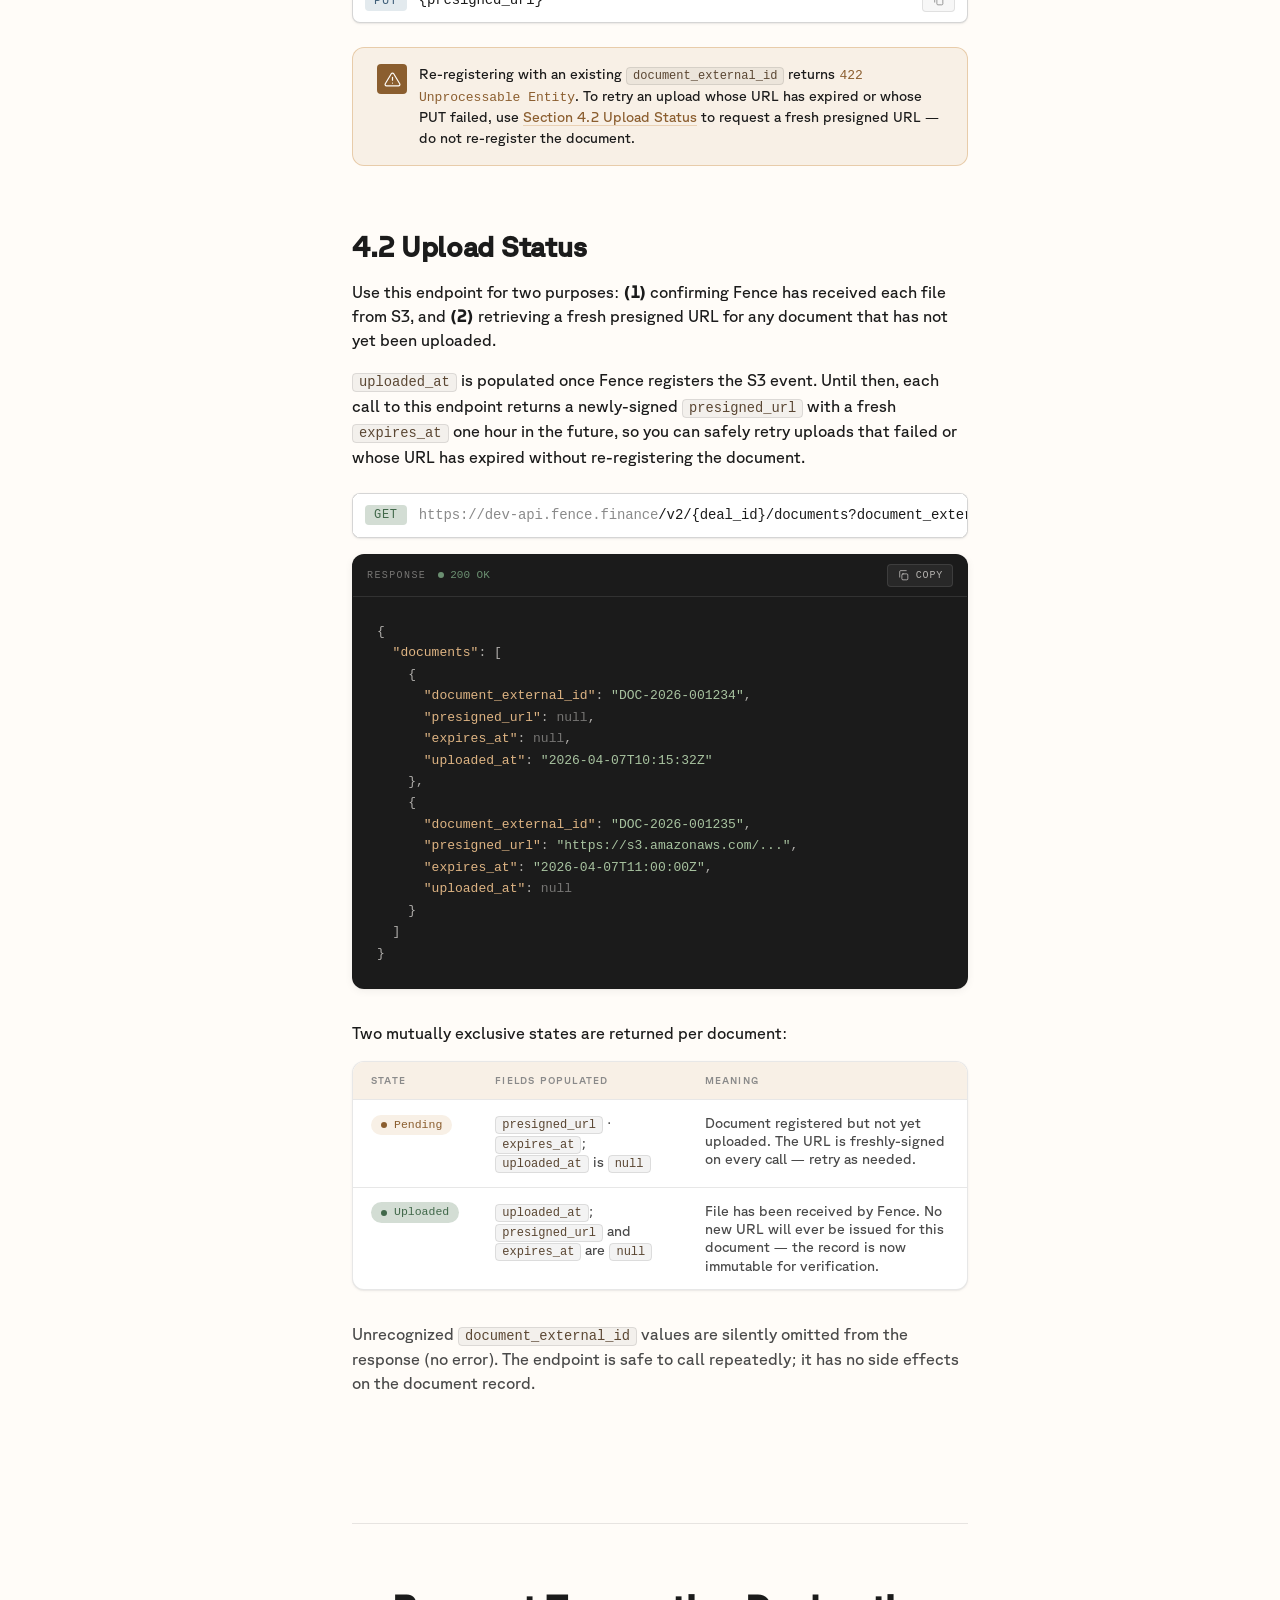
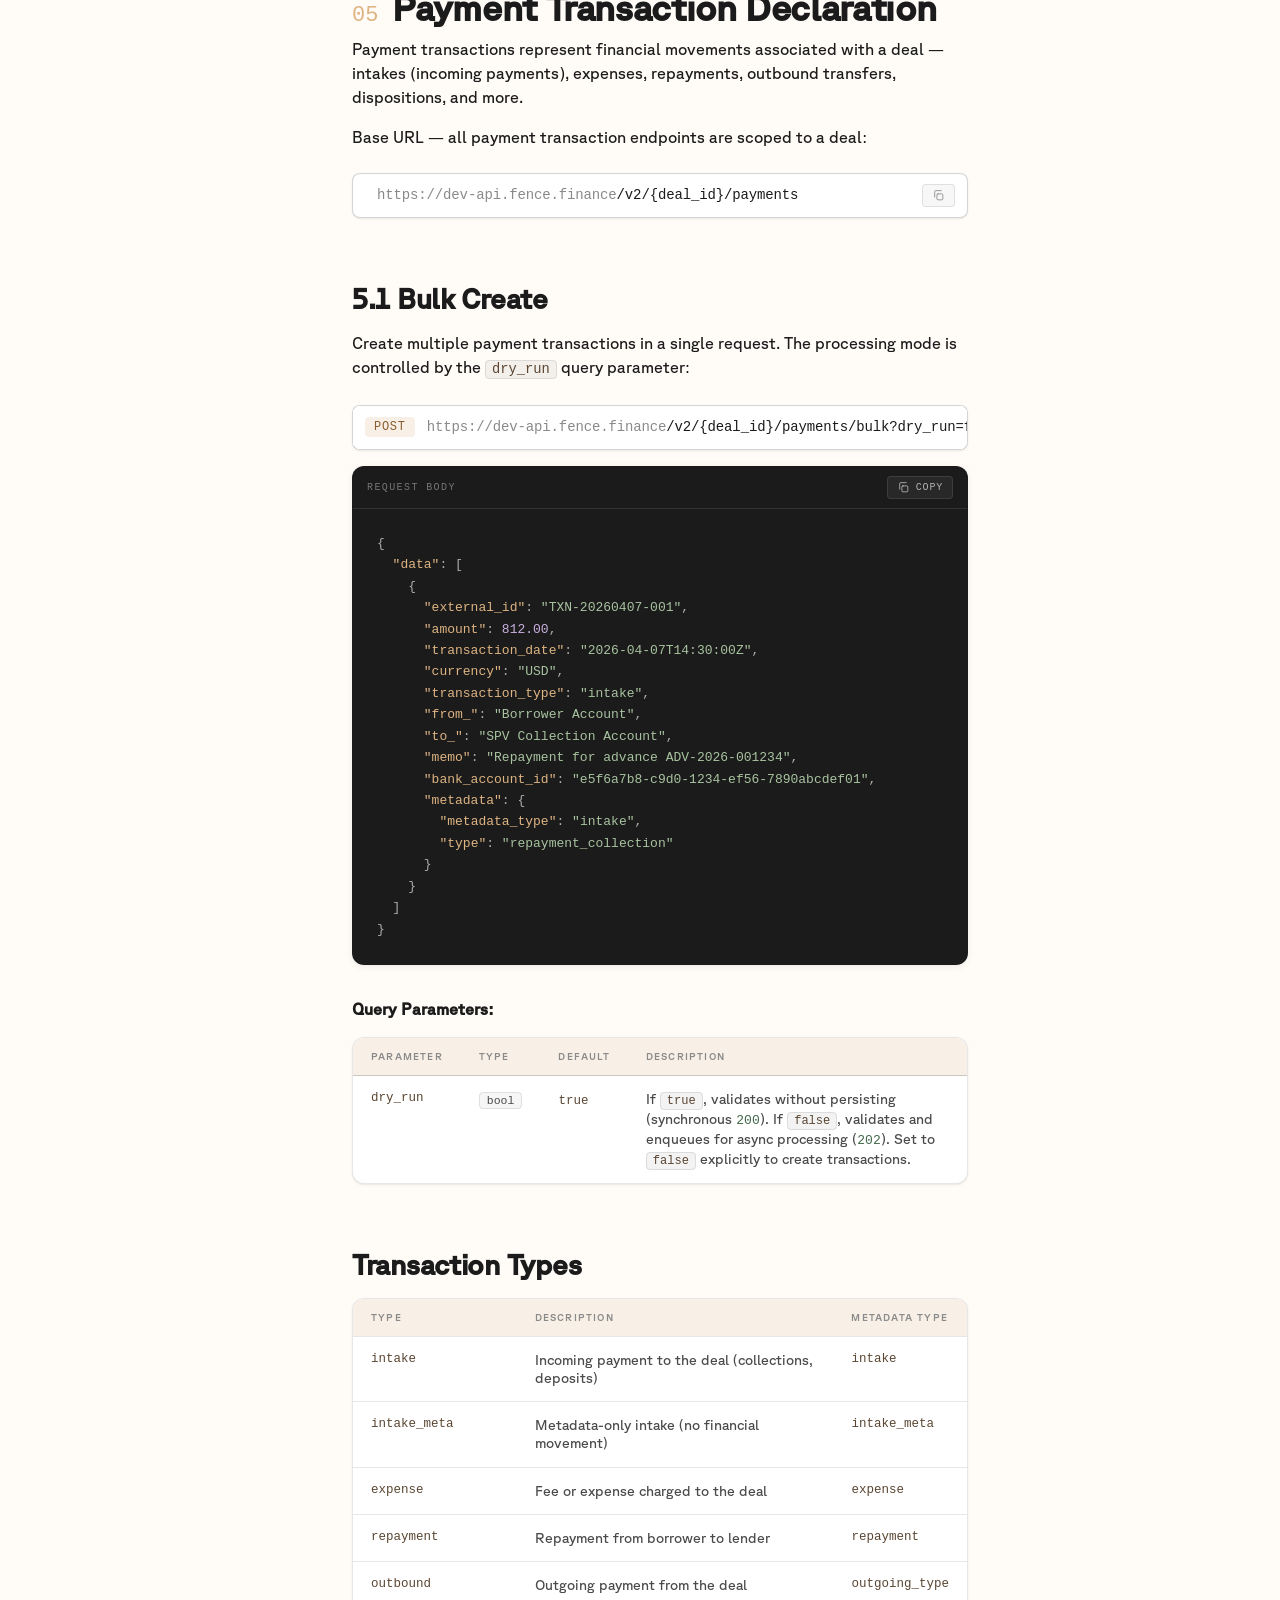
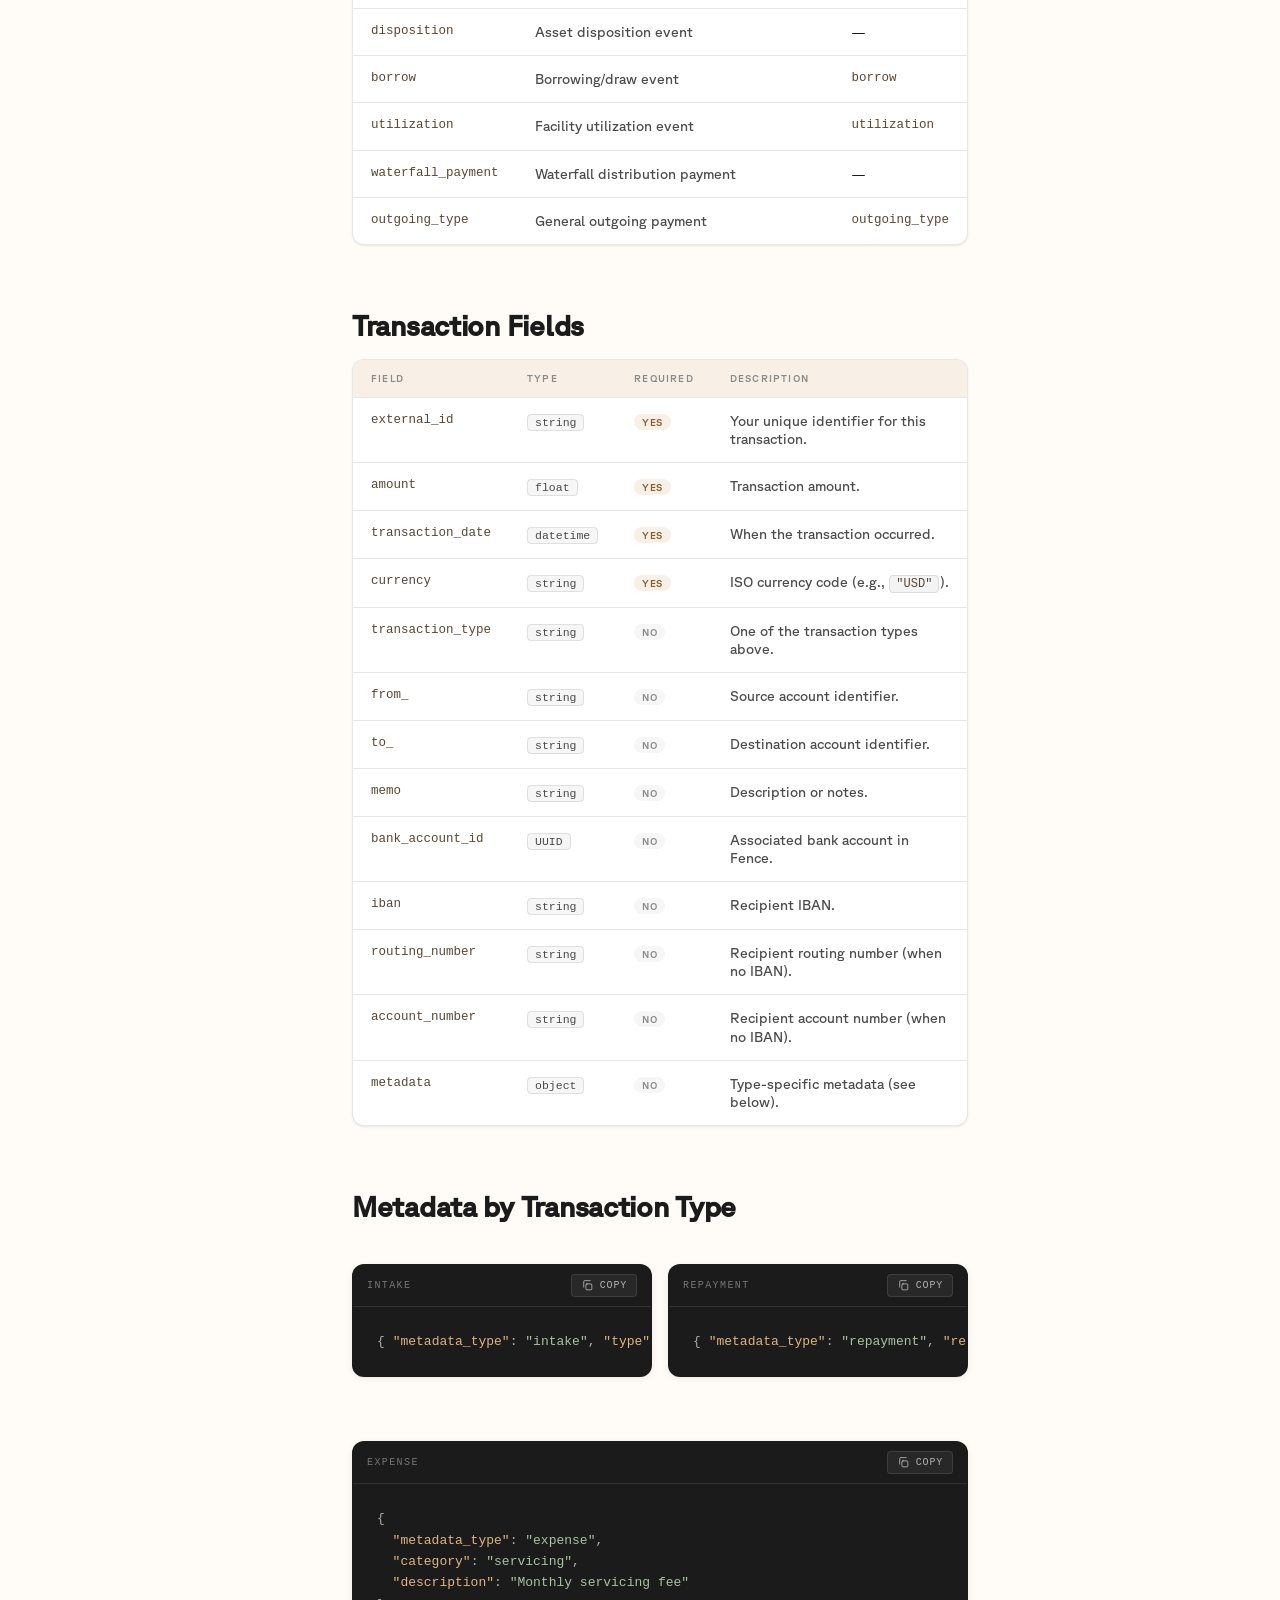
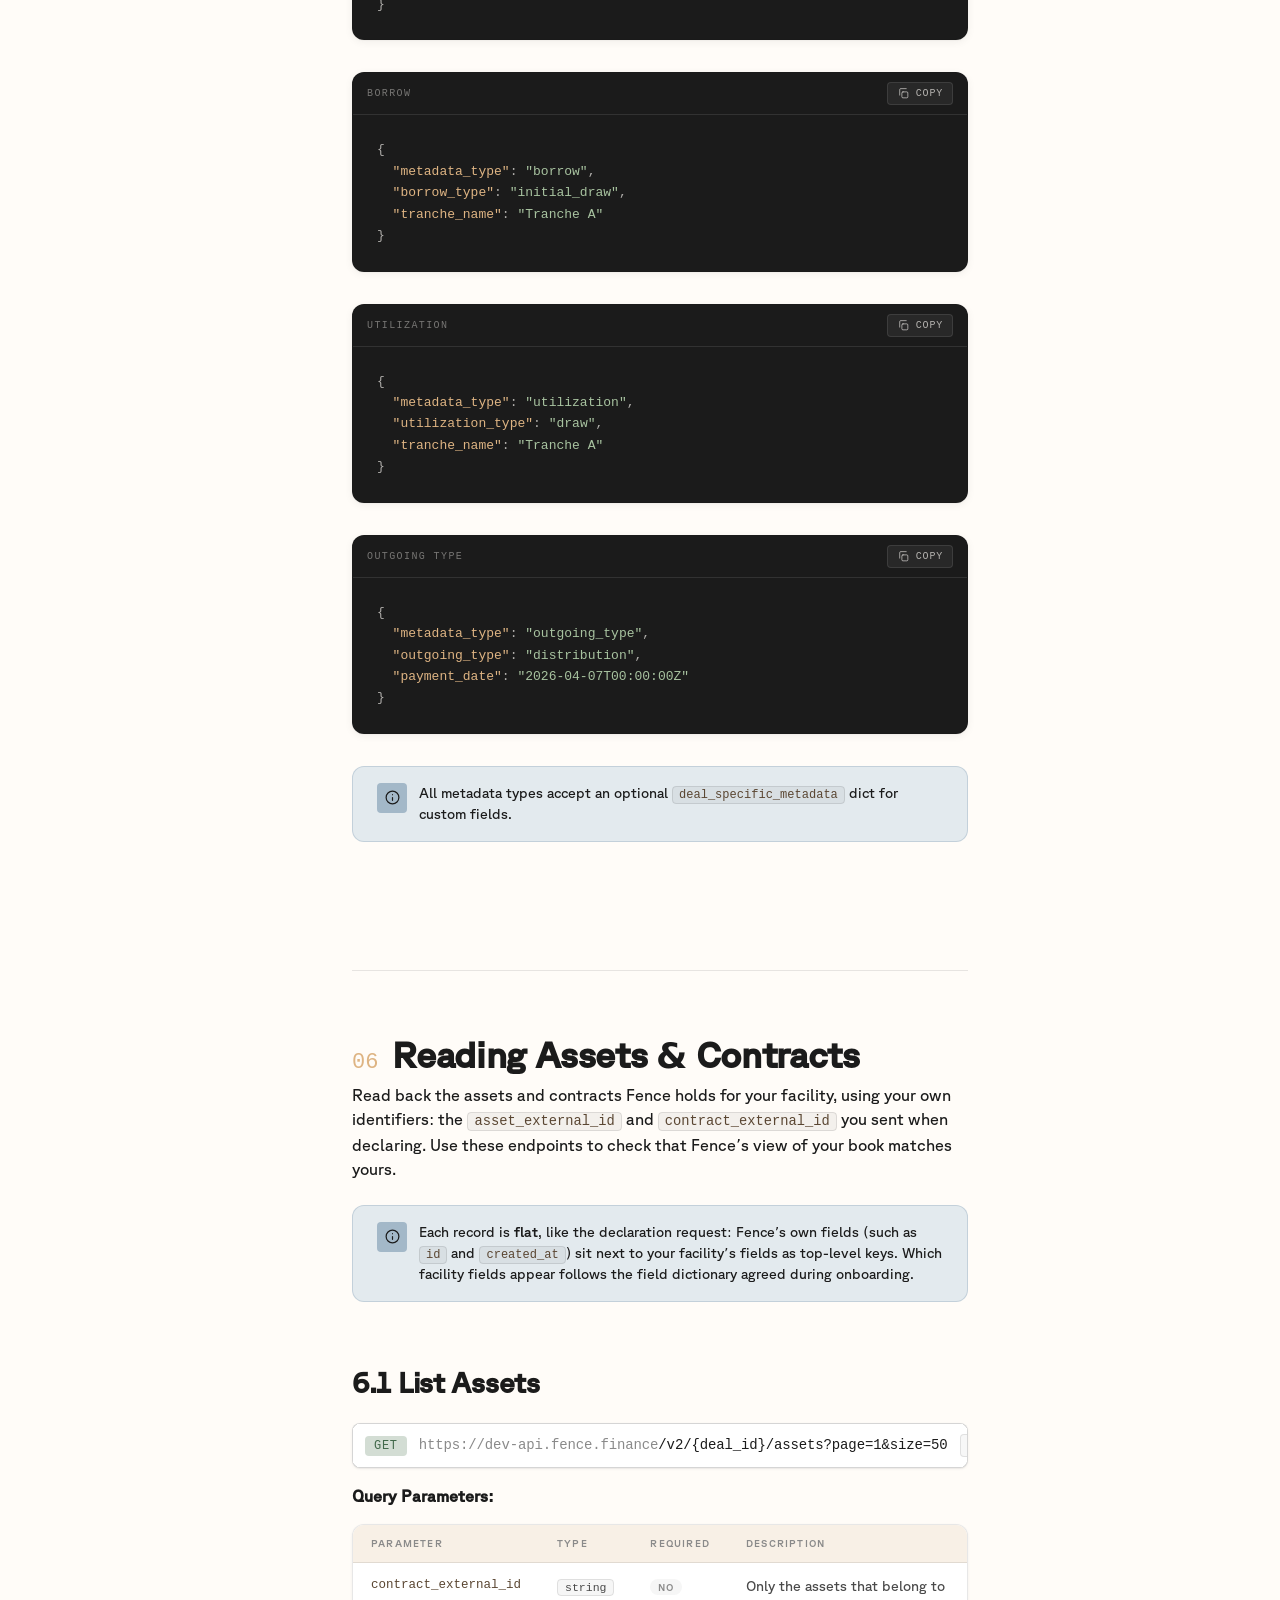
==== commit 64333039: "Document reading back assets and contracts New section 6 covers the read side of what clients declar" ====
--- a/Fence API Guide-print.html
+++ b/Fence API Guide-print.html
@@ -130,7 +130,14 @@
       <a class="nav-link sub" href="#txn-metadata">Metadata by Type</a>
     </nav>
     <nav class="nav-group">
-      <p class="nav-group-title"><span class="n">6</span> Reading Metrics</p>
+      <p class="nav-group-title"><span class="n">6</span> Reading Assets &amp; Contracts</p>
+      <a class="nav-link sub" href="#assets-list">List Assets</a>
+      <a class="nav-link sub" href="#assets-get">Get an Asset</a>
+      <a class="nav-link sub" href="#contracts-list">List Contracts</a>
+      <a class="nav-link sub" href="#contracts-get">Get a Contract</a>
+    </nav>
+    <nav class="nav-group">
+      <p class="nav-group-title"><span class="n">7</span> Reading Metrics</p>
       <a class="nav-link sub" href="#metrics-overview">Overview</a>
       <a class="nav-link sub" href="#metrics-list">List Metrics</a>
       <a class="nav-link sub" href="#metrics-latest">Latest Value</a>
@@ -139,17 +146,17 @@
       <a class="nav-link sub" href="#metrics-value-types">Value Types</a>
     </nav>
     <nav class="nav-group">
-      <p class="nav-group-title"><span class="n">7</span> Downloading Reports</p>
+      <p class="nav-group-title"><span class="n">8</span> Downloading Reports</p>
       <a class="nav-link sub" href="#reports-available">Available Reports</a>
       <a class="nav-link sub" href="#reports-download">Download a Report</a>
     </nav>
     <nav class="nav-group">
-      <p class="nav-group-title"><span class="n">8</span> Schemas Reference</p>
+      <p class="nav-group-title"><span class="n">9</span> Schemas Reference</p>
       <a class="nav-link sub" href="#schemas">All Schemas</a>
       <a class="nav-link sub" href="#currencies">Supported Currencies</a>
     </nav>
     <nav class="nav-group">
-      <p class="nav-group-title"><span class="n">9</span> Error Handling</p>
+      <p class="nav-group-title"><span class="n">10</span> Error Handling</p>
       <a class="nav-link sub" href="#status-codes">HTTP Status Codes</a>
       <a class="nav-link sub" href="#pagination">Pagination</a>
       <a class="nav-link sub" href="#idempotency">Idempotency</a>
@@ -165,7 +172,7 @@
       <div class="hero-leaf"></div>
       <p class="eyebrow">Fence · Developer Documentation</p>
       <h1>Client Integration Guide</h1>
-      <p class="lede">Integrate with Fence to declare assets, register supporting documents and report payment transactions, and to read back what Fence holds for your facility: metric values and generated reports. This guide covers authentication, the declaration pipeline, document verification, reading metrics and reports, and error handling for the <strong>v2</strong> API.</p>
+      <p class="lede">Integrate with Fence to declare assets, register supporting documents and report payment transactions, and to read back what Fence holds for your facility: assets, contracts, metric values and generated reports. This guide covers authentication, the declaration pipeline, document verification, reading data back, and error handling for the <strong>v2</strong> API.</p>
       <div class="hero-meta">
         <span class="meta-chip"><span class="k">Audience</span><span class="v">Technical integration teams</span></span>
         <span class="meta-chip"><span class="k">API Version</span><span class="v mono">v2</span></span>
@@ -176,7 +183,7 @@
     <!-- ============ 1. GETTING STARTED ============ -->
     <section id="getting-started">
       <h2 class="sec"><span class="num">01</span> Getting Started</h2>
-      <p class="sec-intro">Fence is a tech-native facility agency for asset-backed finance. The API lets your systems declare portfolio assets, attach verification documents, and record payment transactions against a credit facility in real time. It also lets them read data back out of Fence: the facility’s metrics (see <a class="inline" href="#metrics">Section 6</a>) and its reports (see <a class="inline" href="#reports">Section 7</a>).</p>
+      <p class="sec-intro">Fence is a tech-native facility agency for asset-backed finance. The API lets your systems declare portfolio assets, attach verification documents, and record payment transactions against a credit facility in real time. It also lets them read data back out of Fence: the assets and contracts Fence holds (see <a class="inline" href="#read-back">Section 6</a>), the facility’s metrics (see <a class="inline" href="#metrics">Section 7</a>) and its reports (see <a class="inline" href="#reports">Section 8</a>).</p>
 
       <h3 class="sub" id="environments">1.1 Environments</h3>
       <p>Fence provides two environments. All API paths in this guide are relative to the environment base URL.</p>
@@ -685,12 +692,118 @@
 
     <hr class="sec-divider">
 
-    <!-- ============ 6. READING METRICS ============ -->
+    <!-- ============ 6. READING ASSETS & CONTRACTS ============ -->
+    <section id="read-back">
+      <h2 class="sec"><span class="num">06</span> Reading Assets &amp; Contracts</h2>
+      <p class="sec-intro">Read back the assets and contracts Fence holds for your facility, using your own identifiers: the <code class="tok">asset_external_id</code> and <code class="tok">contract_external_id</code> you sent when declaring. Use these endpoints to check that Fence’s view of your book matches yours.</p>
+      <div class="callout note">
+        <span class="ic-wrap"><svg class="ic" viewBox="0 0 24 24" fill="none" stroke="currentColor" stroke-width="1.7" stroke-linecap="round" stroke-linejoin="round"><circle cx="12" cy="12" r="9"/><path d="M12 16v-4M12 8h.01"/></svg></span>
+        <div class="body">Each record is <strong>flat</strong>, like the declaration request: Fence’s own fields (such as <code class="tok">id</code> and <code class="tok">created_at</code>) sit next to your facility’s fields as top-level keys. Which facility fields appear follows the field dictionary agreed during onboarding.</div>
+      </div>
+
+      <h3 class="sub" id="assets-list">6.1 List Assets</h3>
+      <div class="endpoint">
+        <span class="method get">GET</span>
+        <span class="path"><span class="base env-base">https://dev-api.fence.finance</span>/v2/{deal_id}/assets?page=1&size=50</span>
+        <button class="copy light copy-ep" data-copy="endpoint" aria-label="Copy endpoint"></button>
+      </div>
+      <p><strong>Query Parameters:</strong></p>
+      <div class="table-wrap">
+        <table class="fence-table">
+          <thead><tr><th>Parameter</th><th>Type</th><th>Required</th><th>Description</th></tr></thead>
+          <tbody>
+            <tr><td class="mono nowrap">contract_external_id</td><td><span class="type-pill">string</span></td><td><span class="req no">No</span></td><td><span class="desc">Only the assets that belong to this contract.</span></td></tr>
+            <tr><td class="mono nowrap">fields</td><td><span class="type-pill">string</span></td><td><span class="req no">No</span></td><td><span class="desc">Comma-separated list of facility fields to return, for example <code class="tok">outstanding_amount,status</code>. <code class="tok">id</code>, <code class="tok">deal_id</code> and <code class="tok">created_at</code> are always returned. If omitted, every field is returned.</span></td></tr>
+            <tr><td class="mono nowrap">page</td><td><span class="type-pill">int</span></td><td><span class="req no">No</span></td><td><span class="desc">Page number, starting at 1. Default 1.</span></td></tr>
+            <tr><td class="mono nowrap">size</td><td><span class="type-pill">int</span></td><td><span class="req no">No</span></td><td><span class="desc">Items per page. Default 50.</span></td></tr>
+          </tbody>
+        </table>
+      </div>
+      <p class="muted">Your facility may support more filters on its own fields. These are agreed during onboarding. An invalid filter value returns <span class="httpcode s4">422</span>.</p>
+      <div class="code">
+        <div class="code-head"><span class="lang">Response</span><span class="resp"><span class="dot"></span>200 OK</span><button class="copy" data-copy="code" data-label="Copy"></button></div>
+        <pre><code data-lang="json">{
+  "items": [
+    {
+      "id": "c4d5e6f7-a8b9-4c0d-9e1f-2a3b4c5d6e7f",
+      "deal_id": "a1b2c3d4-e5f6-7890-abcd-ef1234567890",
+      "created_at": "2026-04-01T09:12:44Z",
+      "asset_external_id": "ADV-2026-001234",
+      "origination_installment_id": "INS-78901",
+      "organization_name": "Acme Corp",
+      "total_principal_amount": 800.00,
+      "total_fee_amount": 12.00,
+      "outstanding_amount": 812.00,
+      "transaction_date": "2026-04-01",
+      "due_date": "2026-04-15",
+      "currency": "USD",
+      "status": "active"
+    }
+  ],
+  "total": 1,
+  "page": 1,
+  "size": 50,
+  "pages": 1
+}</code></pre>
+      </div>
+      <p class="muted">The list is paginated with <code class="tok">page</code> and <code class="tok">size</code>; see <a class="inline" href="#pagination">Pagination</a>. Use <code class="tok">fields</code> to keep large pages small.</p>
+
+      <h3 class="sub" id="assets-get">6.2 Get an Asset</h3>
+      <div class="endpoint">
+        <span class="method get">GET</span>
+        <span class="path"><span class="base env-base">https://dev-api.fence.finance</span>/v2/{deal_id}/assets/{asset_external_id}</span>
+        <button class="copy light copy-ep" data-copy="endpoint" aria-label="Copy endpoint"></button>
+      </div>
+      <p>Returns one asset, with the same fields as an item of the list above. Returns <span class="httpcode s4">404</span> if no asset with this <code class="tok">asset_external_id</code> exists for the deal.</p>
+
+      <h3 class="sub" id="contracts-list">6.3 List Contracts</h3>
+      <div class="endpoint">
+        <span class="method get">GET</span>
+        <span class="path"><span class="base env-base">https://dev-api.fence.finance</span>/v2/{deal_id}/contracts?page=1&size=50</span>
+        <button class="copy light copy-ep" data-copy="endpoint" aria-label="Copy endpoint"></button>
+      </div>
+      <p><strong>Query Parameters:</strong></p>
+      <div class="table-wrap">
+        <table class="fence-table">
+          <thead><tr><th>Parameter</th><th>Type</th><th>Required</th><th>Description</th></tr></thead>
+          <tbody>
+            <tr><td class="mono nowrap">external_id</td><td><span class="type-pill">string</span></td><td><span class="req no">No</span></td><td><span class="desc">Only the contract with this <code class="tok">contract_external_id</code>.</span></td></tr>
+            <tr><td class="mono nowrap">is_eligible</td><td><span class="type-pill">bool</span></td><td><span class="req no">No</span></td><td><span class="desc">Only eligible (<code class="tok">true</code>) or only ineligible (<code class="tok">false</code>) contracts.</span></td></tr>
+            <tr><td class="mono nowrap">page</td><td><span class="type-pill">int</span></td><td><span class="req no">No</span></td><td><span class="desc">Page number, starting at 1. Default 1.</span></td></tr>
+            <tr><td class="mono nowrap">size</td><td><span class="type-pill">int</span></td><td><span class="req no">No</span></td><td><span class="desc">Items per page. Default 50.</span></td></tr>
+          </tbody>
+        </table>
+      </div>
+      <p>The response uses the same <code class="tok">items</code> / <code class="tok">total</code> / <code class="tok">page</code> / <code class="tok">size</code> / <code class="tok">pages</code> envelope as the asset list. Each item looks like this:</p>
+      <div class="code">
+        <div class="code-head"><span class="lang">Contract</span><button class="copy" data-copy="code" data-label="Copy"></button></div>
+        <pre><code data-lang="json">{
+  "id": "0e1f2a3b-4c5d-4e6f-8a7b-9c0d1e2f3a4b",
+  "created_at": "2026-04-01T09:12:40Z",
+  "external_id": "CTR-2026-000567",
+  "is_eligible": true,
+  "organization_name": "Acme Corp"
+}</code></pre>
+      </div>
+      <p class="muted">In a contract record, your identifier is returned as <code class="tok">external_id</code>. <code class="tok">is_eligible</code> says whether the contract currently meets the facility’s eligibility criteria.</p>
+
+      <h3 class="sub" id="contracts-get">6.4 Get a Contract</h3>
+      <div class="endpoint">
+        <span class="method get">GET</span>
+        <span class="path"><span class="base env-base">https://dev-api.fence.finance</span>/v2/{deal_id}/contracts/{contract_external_id}</span>
+        <button class="copy light copy-ep" data-copy="endpoint" aria-label="Copy endpoint"></button>
+      </div>
+      <p>Returns one contract, with the same fields as an item of the list above. Returns <span class="httpcode s4">404</span> if no contract with this <code class="tok">contract_external_id</code> exists for the deal.</p>
+    </section>
+
+    <hr class="sec-divider">
+
+    <!-- ============ 7. READING METRICS ============ -->
     <section id="metrics">
-      <h2 class="sec"><span class="num">06</span> Reading Metrics</h2>
+      <h2 class="sec"><span class="num">07</span> Reading Metrics</h2>
       <p class="sec-intro">Fence calculates a set of metrics for each facility, for example outstanding principal, borrowing base, concentration limits or covenant tests, and stores every reading with the date it applies to. These are the same figures shown in the Fence dashboard. The endpoints below let your systems read them.</p>
 
-      <h3 class="sub" id="metrics-overview">6.1 Overview</h3>
+      <h3 class="sub" id="metrics-overview">7.1 Overview</h3>
       <p>A <strong>metric definition</strong> describes one figure: its name, description and status. A <strong>metric value</strong> is one stored reading of that figure for a given <code class="tok">as_of_date</code>. The usual flow is:</p>
       <ol class="fence-list">
         <li>List the metric definitions for your deal and keep the <code class="tok">id</code> of the ones you need.</li>
@@ -703,10 +816,10 @@
       </div>
       <div class="callout tip">
         <span class="ic-wrap"><svg class="ic" viewBox="0 0 24 24" fill="none" stroke="currentColor" stroke-width="1.7" stroke-linecap="round" stroke-linejoin="round"><path d="M9 18h6M10 22h4M12 2a7 7 0 0 0-4 12.7c.6.5 1 1.3 1 2.1V17h6v-.2c0-.8.4-1.6 1-2.1A7 7 0 0 0 12 2Z"/></svg></span>
-        <div class="body">These endpoints are not paginated: each returns a plain JSON array. When reading value history, always send a date range (see <a class="inline" href="#metrics-history">6.4</a>) so the response stays small.</div>
-      </div>
-
-      <h3 class="sub" id="metrics-list">6.2 List Metric Definitions</h3>
+        <div class="body">These endpoints are not paginated: each returns a plain JSON array. When reading value history, always send a date range (see <a class="inline" href="#metrics-history">7.4</a>) so the response stays small.</div>
+      </div>
+
+      <h3 class="sub" id="metrics-list">7.2 List Metric Definitions</h3>
       <p>Returns the metric definitions for the deals your credentials can access.</p>
       <div class="endpoint">
         <span class="method get">GET</span>
@@ -731,28 +844,13 @@
     "name": "outstanding_principal",
     "status": "core",
     "description": "Total outstanding principal of the eligible portfolio.",
-    "calculation_strategy_name": "declarative",
-    "metadata": {},
-    "analytics_visualization_compatible": true
+    "metadata": {}
   }
 ]</code></pre>
       </div>
-      <p><strong>Metric Definition Statuses:</strong></p>
-      <div class="table-wrap">
-        <table class="fence-table">
-          <thead><tr><th>Status</th><th>Meaning</th></tr></thead>
-          <tbody>
-            <tr><td><span class="sbadge ok"><span class="dot"></span>core</span></td><td><span class="desc">Calculated on Fence’s regular schedule. Use these for reporting and integrations.</span></td></tr>
-            <tr><td><span class="sbadge info"><span class="dot"></span>on-demand</span></td><td><span class="desc">Calculated only when requested, so readings can be less frequent.</span></td></tr>
-            <tr><td><span class="sbadge info"><span class="dot"></span>long_running_service</span></td><td><span class="desc">Calculated by a separate, longer-running process.</span></td></tr>
-            <tr><td><span class="sbadge neutral"><span class="dot"></span>draft</span></td><td><span class="desc">Being set up and not ready yet. Do not rely on its values.</span></td></tr>
-            <tr><td><span class="sbadge warn"><span class="dot"></span>deprecated</span></td><td><span class="desc">No longer calculated. Past readings are kept, but no new ones will be added.</span></td></tr>
-          </tbody>
-        </table>
-      </div>
-      <p class="muted">The list includes metrics in every status. Filter on <code class="tok">status</code> on your side. In most cases you want <code class="tok">core</code>.</p>
-
-      <h3 class="sub" id="metrics-latest">6.3 Get the Latest Value</h3>
+      <p>Use the metrics whose <code class="tok">status</code> is <code class="tok">core</code>: these are the facility’s live figures, updated on Fence’s regular schedule. The list can also return metrics with other statuses. They are not meant for integrations, so ignore them.</p>
+
+      <h3 class="sub" id="metrics-latest">7.3 Get the Latest Value</h3>
       <p>Returns the most recent stored reading of one metric.</p>
       <div class="endpoint">
         <span class="method get">GET</span>
@@ -772,9 +870,9 @@
   "metadata": null
 }</code></pre>
       </div>
-      <p class="muted">In this example the amount is <code class="tok">1250000000 / 10^2</code> = 12,500,000.00 USD. See <a class="inline" href="#metrics-value-types">6.6 Value Types</a>. Returns <span class="httpcode s4">404</span> if the metric has no stored value yet, or if the metric does not exist or belongs to a deal you cannot access.</p>
-
-      <h3 class="sub" id="metrics-history">6.4 List Value History</h3>
+      <p class="muted">In this example the amount is <code class="tok">1250000000 / 10^2</code> = 12,500,000.00 USD. See <a class="inline" href="#metrics-value-types">7.6 Value Types</a>. Returns <span class="httpcode s4">404</span> if the metric has no stored value yet, or if the metric does not exist or belongs to a deal you cannot access.</p>
+
+      <h3 class="sub" id="metrics-history">7.4 List Value History</h3>
       <p>Returns the stored readings of one metric, filtered by date.</p>
       <div class="endpoint">
         <span class="method get">GET</span>
@@ -793,14 +891,14 @@
           </tbody>
         </table>
       </div>
-      <p>The response is an array of the same objects as in <a class="inline" href="#metrics-latest">6.3</a>. Without any filter it returns the metric’s full history.</p>
+      <p>The response is an array of the same objects as in <a class="inline" href="#metrics-latest">7.3</a>. Without any filter it returns the metric’s full history.</p>
       <div class="callout note">
         <span class="ic-wrap"><svg class="ic" viewBox="0 0 24 24" fill="none" stroke="currentColor" stroke-width="1.7" stroke-linecap="round" stroke-linejoin="round"><circle cx="12" cy="12" r="9"/><path d="M12 16v-4M12 8h.01"/></svg></span>
         <div class="body"><code class="tok">as_of_date</code> is the date the figure describes. <code class="tok">created_at</code> is when Fence stored it. Fence can store a corrected reading for a past date, so to stay in sync, poll with <code class="tok">created_at_gte</code> set to the time of your previous poll.</div>
       </div>
       <p class="muted">You can also fetch a single reading by its id: <code class="tok">GET /v3/metrics/{metric_definition_id}/values/{metric_value_id}</code>.</p>
 
-      <h3 class="sub" id="metrics-explanation">6.5 Get a Metric Explanation</h3>
+      <h3 class="sub" id="metrics-explanation">7.5 Get a Metric Explanation</h3>
       <p>Returns how a metric is calculated: where its data comes from, the formula, and the meaning of each term.</p>
       <div class="endpoint">
         <span class="method get">GET</span>
@@ -831,8 +929,8 @@
       </div>
       <p class="muted">Formulas are written in LaTeX. When a term is itself another metric, its <code class="tok">metric_definition_id</code> is set so you can follow it. Not every metric has an explanation yet. Those return <span class="httpcode s2">200</span> with a <code class="tok">null</code> body.</p>
 
-      <h3 class="sub" id="metrics-value-types">6.6 Value Types</h3>
-      <p>The shape of <code class="tok">value</code> depends on <code class="tok">value_type</code>. Compare <code class="tok">value_type</code> without regard to case: a few older readings store it with a capital letter (for example <code class="tok">"Amount"</code>).</p>
+      <h3 class="sub" id="metrics-value-types">7.6 Value Types</h3>
+      <p>The shape of <code class="tok">value</code> depends on <code class="tok">value_type</code>. Compare <code class="tok">value_type</code> without regard to case.</p>
       <div class="table-wrap">
         <table class="fence-table">
           <thead><tr><th>value_type</th><th>Shape of value</th></tr></thead>
@@ -852,12 +950,12 @@
 
     <hr class="sec-divider">
 
-    <!-- ============ 7. DOWNLOADING REPORTS ============ -->
+    <!-- ============ 8. DOWNLOADING REPORTS ============ -->
     <section id="reports">
-      <h2 class="sec"><span class="num">07</span> Downloading Reports</h2>
+      <h2 class="sec"><span class="num">08</span> Downloading Reports</h2>
       <p class="sec-intro">Fence generates reports for each facility, for example borrowing base certificates, portfolio tapes or covenant reports. Which reports exist depends on the facility and is agreed during onboarding. Downloading one takes two calls: list the reports available for your deal, then request a download link for the one you want.</p>
 
-      <h3 class="sub" id="reports-available">7.1 List Available Reports</h3>
+      <h3 class="sub" id="reports-available">8.1 List Available Reports</h3>
       <div class="endpoint">
         <span class="method get">GET</span>
         <span class="path"><span class="base env-base">https://dev-api.fence.finance</span>/v2/{deal_id}/reports/available</span>
@@ -882,9 +980,8 @@
 ]</code></pre>
       </div>
       <p>Each report lists the parameters it accepts in <code class="tok">report_params</code>. <code class="tok">input_type</code> is one of <code class="tok">text</code>, <code class="tok">date</code>, <code class="tok">number</code> or <code class="tok">boolean</code>. When <code class="tok">options</code> is set, the value must be one of those options. <code class="tok">report_type</code> is the file format: <code class="tok">pdf</code>, <code class="tok">excel</code> (.xlsx), <code class="tok">csv</code> or <code class="tok">txt</code>.</p>
-      <p class="muted">The response also carries fields Fence uses for its own scheduled uploads, such as <code class="tok">auto_upload</code> and <code class="tok">document_category</code>. You can ignore them.</p>
-
-      <h3 class="sub" id="reports-download">7.2 Download a Report</h3>
+
+      <h3 class="sub" id="reports-download">8.2 Download a Report</h3>
       <p>Generates the report and returns a temporary link to the file.</p>
       <div class="endpoint">
         <span class="method post">POST</span>
@@ -904,7 +1001,7 @@
         <table class="fence-table">
           <thead><tr><th>Field</th><th>Type</th><th>Required</th><th>Description</th></tr></thead>
           <tbody>
-            <tr><td class="mono nowrap">report_name</td><td><span class="type-pill">string</span></td><td><span class="req yes">Yes</span></td><td><span class="desc">A <code class="tok">report_name</code> from <a class="inline" href="#reports-available">7.1</a>.</span></td></tr>
+            <tr><td class="mono nowrap">report_name</td><td><span class="type-pill">string</span></td><td><span class="req yes">Yes</span></td><td><span class="desc">A <code class="tok">report_name</code> from <a class="inline" href="#reports-available">8.1</a>.</span></td></tr>
             <tr><td class="mono nowrap">params</td><td><span class="type-pill">list of objects</span></td><td><span class="req no">No</span></td><td><span class="desc">One <code class="tok">{"name", "value"}</code> pair per parameter. <code class="tok">value</code> is always a <strong>string</strong>, whatever the <code class="tok">input_type</code>: send dates as <code class="tok">"YYYY-MM-DD"</code>, numbers as <code class="tok">"100"</code> and booleans as <code class="tok">"true"</code> or <code class="tok">"false"</code>.</span></td></tr>
           </tbody>
         </table>
@@ -936,10 +1033,10 @@
 
     <hr class="sec-divider">
 
-    <!-- ============ 8. SCHEMAS REFERENCE ============ -->
+    <!-- ============ 9. SCHEMAS REFERENCE ============ -->
     <section id="schemas-reference">
-      <h2 class="sec"><span class="num">08</span> Schemas Reference</h2>
-      <p class="sec-intro" id="schemas">Canonical request and response shapes for the declaration, metrics and reports endpoints.</p>
+      <h2 class="sec"><span class="num">09</span> Schemas Reference</h2>
+      <p class="sec-intro" id="schemas">Canonical request and response shapes for the declaration, read-back, metrics and reports endpoints. Responses can include fields not listed here. Ignore any field you do not recognise.</p>
 
       <h4 class="subsub">Asset Declaration — Request</h4>
       <div class="schema">
@@ -995,17 +1092,51 @@
         </div>
       </div>
 
+      <h4 class="subsub">Asset (read)</h4>
+      <div class="schema">
+        <div class="schema-head"><svg class="ic" viewBox="0 0 24 24" fill="none" stroke="currentColor" stroke-width="1.7" stroke-linecap="round" stroke-linejoin="round"><path d="M4 7V4h16v3M9 20h6M12 4v16"/></svg>Asset</div>
+        <div class="schema-body">
+          <div class="field"><span class="name">id</span><span class="meta"><span class="ftype">UUID</span><span class="fnote">Fence’s id for the asset.</span></span></div>
+          <div class="field"><span class="name">deal_id</span><span class="meta"><span class="ftype">UUID</span></span></div>
+          <div class="field"><span class="name">created_at</span><span class="meta"><span class="ftype">datetime</span></span></div>
+          <div class="field"><span class="name">asset_external_id</span><span class="meta"><span class="ftype">string</span><span class="fnote">Your identifier, as declared.</span></span></div>
+          <div class="field"><span class="name">…</span><span class="meta"><span class="ftype">facility fields</span><span class="fnote">Your facility’s fields as top-level keys, following the field dictionary agreed during onboarding.</span></span></div>
+        </div>
+      </div>
+
+      <h4 class="subsub">Contract (read)</h4>
+      <div class="schema">
+        <div class="schema-head"><svg class="ic" viewBox="0 0 24 24" fill="none" stroke="currentColor" stroke-width="1.7" stroke-linecap="round" stroke-linejoin="round"><path d="M4 7V4h16v3M9 20h6M12 4v16"/></svg>Contract</div>
+        <div class="schema-body">
+          <div class="field"><span class="name">id</span><span class="meta"><span class="ftype">UUID</span><span class="fnote">Fence’s id for the contract.</span></span></div>
+          <div class="field"><span class="name">created_at</span><span class="meta"><span class="ftype">datetime</span></span></div>
+          <div class="field"><span class="name">external_id</span><span class="meta"><span class="ftype">string</span><span class="fnote">Your <code class="tok">contract_external_id</code>.</span></span></div>
+          <div class="field"><span class="name">is_eligible</span><span class="meta"><span class="ftype">boolean</span></span></div>
+          <div class="field"><span class="name">…</span><span class="meta"><span class="ftype">facility fields</span><span class="fnote">Your facility’s fields as top-level keys, following the field dictionary agreed during onboarding.</span></span></div>
+        </div>
+      </div>
+
+      <h4 class="subsub">Paginated List</h4>
+      <div class="schema">
+        <div class="schema-head"><svg class="ic" viewBox="0 0 24 24" fill="none" stroke="currentColor" stroke-width="1.7" stroke-linecap="round" stroke-linejoin="round"><path d="M4 7V4h16v3M9 20h6M12 4v16"/></svg>Page</div>
+        <div class="schema-body">
+          <div class="field"><span class="name">items</span><span class="meta"><span class="ftype">list of objects</span></span></div>
+          <div class="field"><span class="name">total</span><span class="meta"><span class="ftype">integer | null</span></span></div>
+          <div class="field"><span class="name">page</span><span class="meta"><span class="ftype">integer</span></span></div>
+          <div class="field"><span class="name">size</span><span class="meta"><span class="ftype">integer</span></span></div>
+          <div class="field"><span class="name">pages</span><span class="meta"><span class="ftype">integer | null</span></span></div>
+        </div>
+      </div>
+
       <h4 class="subsub">Metric Definition Response</h4>
       <div class="schema">
         <div class="schema-head"><svg class="ic" viewBox="0 0 24 24" fill="none" stroke="currentColor" stroke-width="1.7" stroke-linecap="round" stroke-linejoin="round"><path d="M4 7V4h16v3M9 20h6M12 4v16"/></svg>MetricDefinitionApiResponse</div>
         <div class="schema-body">
           <div class="field"><span class="name">id</span><span class="meta"><span class="ftype">UUID</span></span></div>
           <div class="field"><span class="name">name</span><span class="meta"><span class="ftype">string</span></span></div>
-          <div class="field"><span class="name">status</span><span class="meta"><span class="ftype">"core" | "on-demand" | "long_running_service" | "draft" | "deprecated"</span></span></div>
+          <div class="field"><span class="name">status</span><span class="meta"><span class="ftype">string</span><span class="fnote">Use metrics with <code class="tok">"core"</code>. Ignore any other value.</span></span></div>
           <div class="field"><span class="name">description</span><span class="meta"><span class="ftype">string | null</span></span></div>
-          <div class="field"><span class="name">calculation_strategy_name</span><span class="meta"><span class="ftype">string | null</span></span></div>
           <div class="field"><span class="name">metadata</span><span class="meta"><span class="ftype">object | null</span></span></div>
-          <div class="field"><span class="name">analytics_visualization_compatible</span><span class="meta"><span class="ftype">boolean</span></span></div>
         </div>
       </div>
 
@@ -1017,7 +1148,7 @@
           <div class="field"><span class="name">name</span><span class="meta"><span class="ftype">string</span><span class="fnote">Name of the metric definition.</span></span></div>
           <div class="field"><span class="name">metric_definition_id</span><span class="meta"><span class="ftype">UUID</span></span></div>
           <div class="field"><span class="name">deal_id</span><span class="meta"><span class="ftype">UUID</span></span></div>
-          <div class="field"><span class="name">value</span><span class="meta"><span class="ftype">any | null</span><span class="fnote">Shape depends on <code class="tok">value_type</code>. See <a class="inline" href="#metrics-value-types">6.6</a>.</span></span></div>
+          <div class="field"><span class="name">value</span><span class="meta"><span class="ftype">any | null</span><span class="fnote">Shape depends on <code class="tok">value_type</code>. See <a class="inline" href="#metrics-value-types">7.6</a>.</span></span></div>
           <div class="field"><span class="name">as_of_date</span><span class="meta"><span class="ftype">datetime | null</span></span></div>
           <div class="field"><span class="name">value_type</span><span class="meta"><span class="ftype">string | null</span></span></div>
           <div class="field"><span class="name">metadata</span><span class="meta"><span class="ftype">object | null</span></span></div>
@@ -1076,9 +1207,9 @@
 
     <hr class="sec-divider">
 
-    <!-- ============ 9. ERROR HANDLING ============ -->
+    <!-- ============ 10. ERROR HANDLING ============ -->
     <section id="error-handling">
-      <h2 class="sec"><span class="num">09</span> Error Handling</h2>
+      <h2 class="sec"><span class="num">10</span> Error Handling</h2>
 
       <h3 class="sub" id="status-codes">HTTP Status Codes</h3>
       <div class="table-wrap">
@@ -1100,7 +1231,7 @@
       </div>
 
       <h3 class="sub" id="pagination">Pagination</h3>
-      <p>The declaration endpoints in section 3 paginate as follows. Other <code class="tok">/v2</code> list endpoints take <code class="tok">size</code> (default 50) and ignore <code class="tok">page_size</code>, so check the section you are calling. The metrics and reports endpoints in sections 6 and 7 are not paginated: they return a plain array.</p>
+      <p>The declaration endpoints in section 3 paginate as follows. The asset and contract lists in section 6 take <code class="tok">size</code> (default 50) instead and ignore <code class="tok">page_size</code>. The metrics and reports endpoints in sections 7 and 8 are not paginated: they return a plain array.</p>
       <div class="table-wrap">
         <table class="fence-table">
           <thead><tr><th>Parameter</th><th>Type</th><th>Default</th><th>Description</th></tr></thead>
@@ -1144,6 +1275,10 @@
     <a href="#doc-register"><span class="method post" style="font-size:9px;padding:2px 5px;margin-right:7px">POST</span>documents</a>
     <a href="#upload-status"><span class="method get" style="font-size:9px;padding:2px 5px;margin-right:7px">GET</span>documents</a>
     <a href="#payments-bulk"><span class="method post" style="font-size:9px;padding:2px 5px;margin-right:7px">POST</span>payments/bulk</a>
+    <a href="#assets-list"><span class="method get" style="font-size:9px;padding:2px 5px;margin-right:7px">GET</span>assets</a>
+    <a href="#assets-get" class="deep">/{asset_external_id}</a>
+    <a href="#contracts-list"><span class="method get" style="font-size:9px;padding:2px 5px;margin-right:7px">GET</span>contracts</a>
+    <a href="#contracts-get" class="deep">/{contract_external_id}</a>
     <a href="#metrics-list"><span class="method get" style="font-size:9px;padding:2px 5px;margin-right:7px">GET</span>v3/metrics</a>
     <a href="#metrics-latest" class="deep">/{id}/values/latest</a>
     <a href="#metrics-history" class="deep">/{id}/values</a>
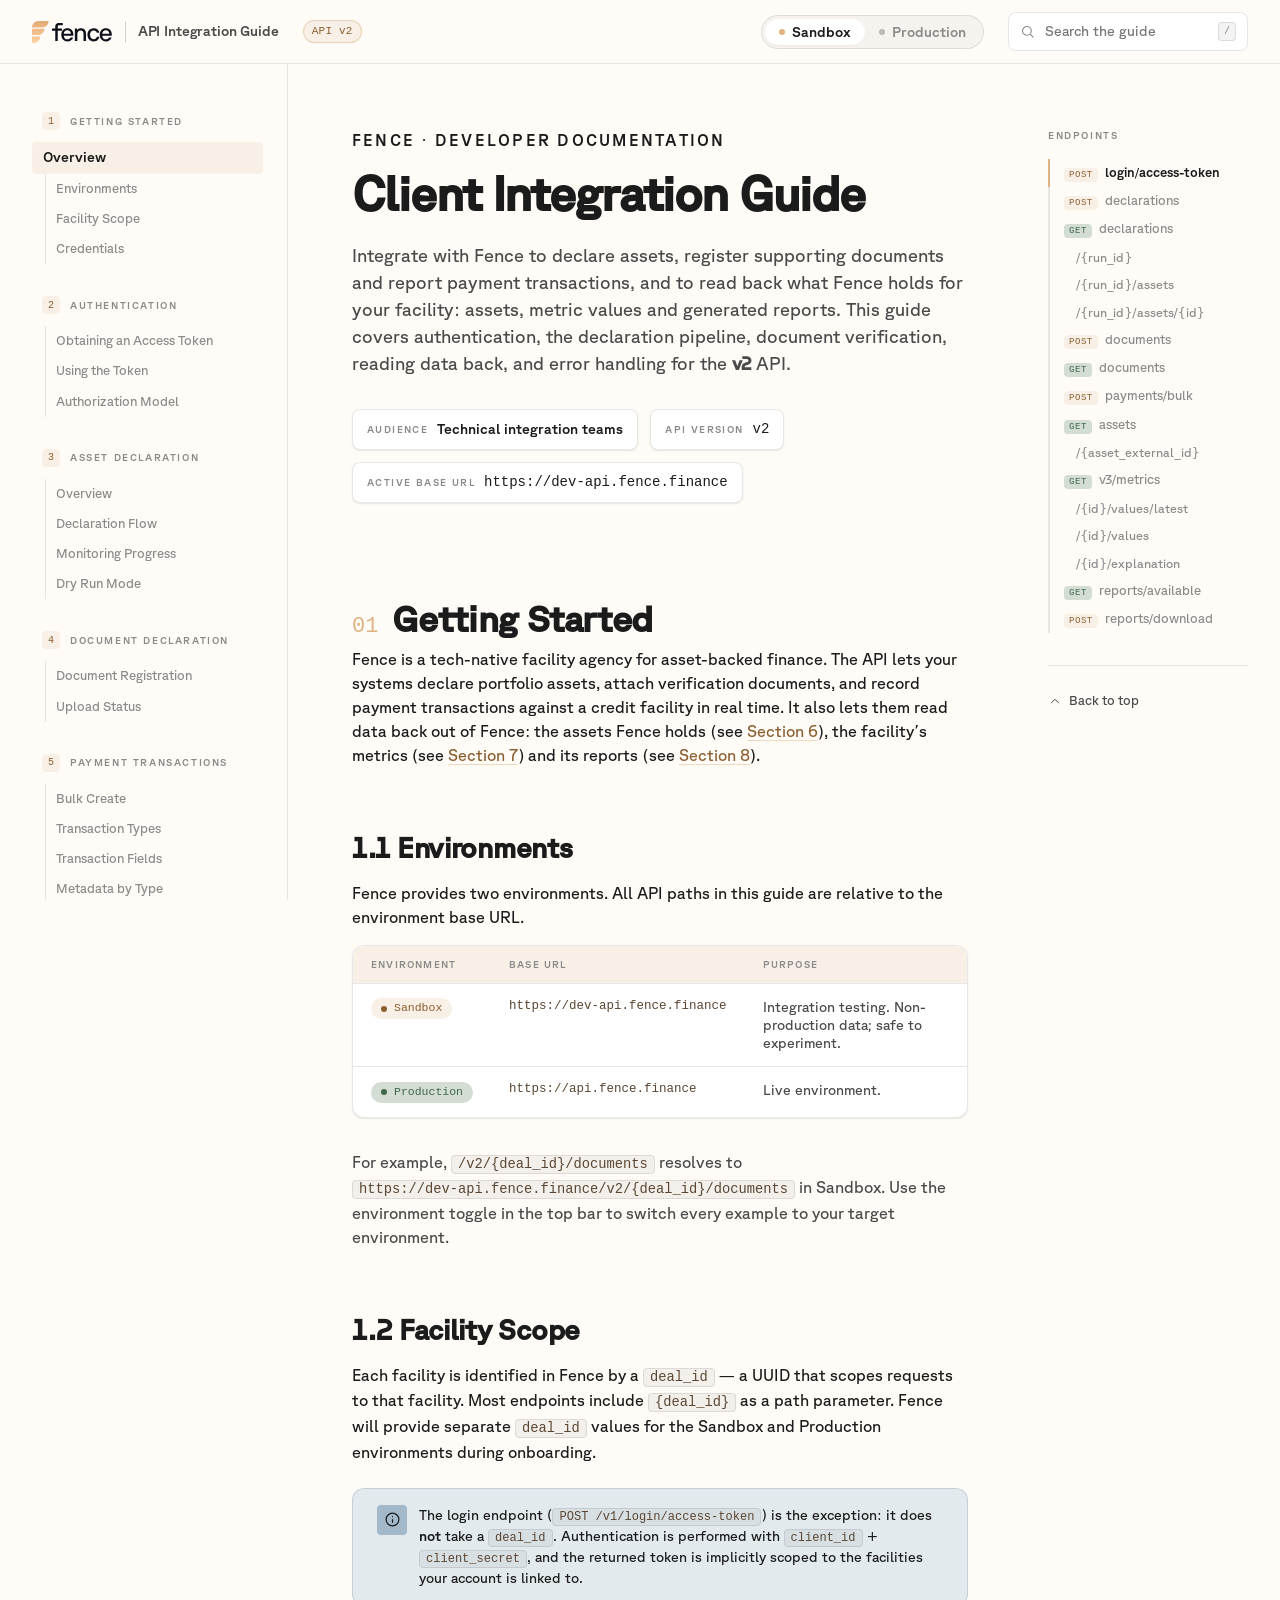
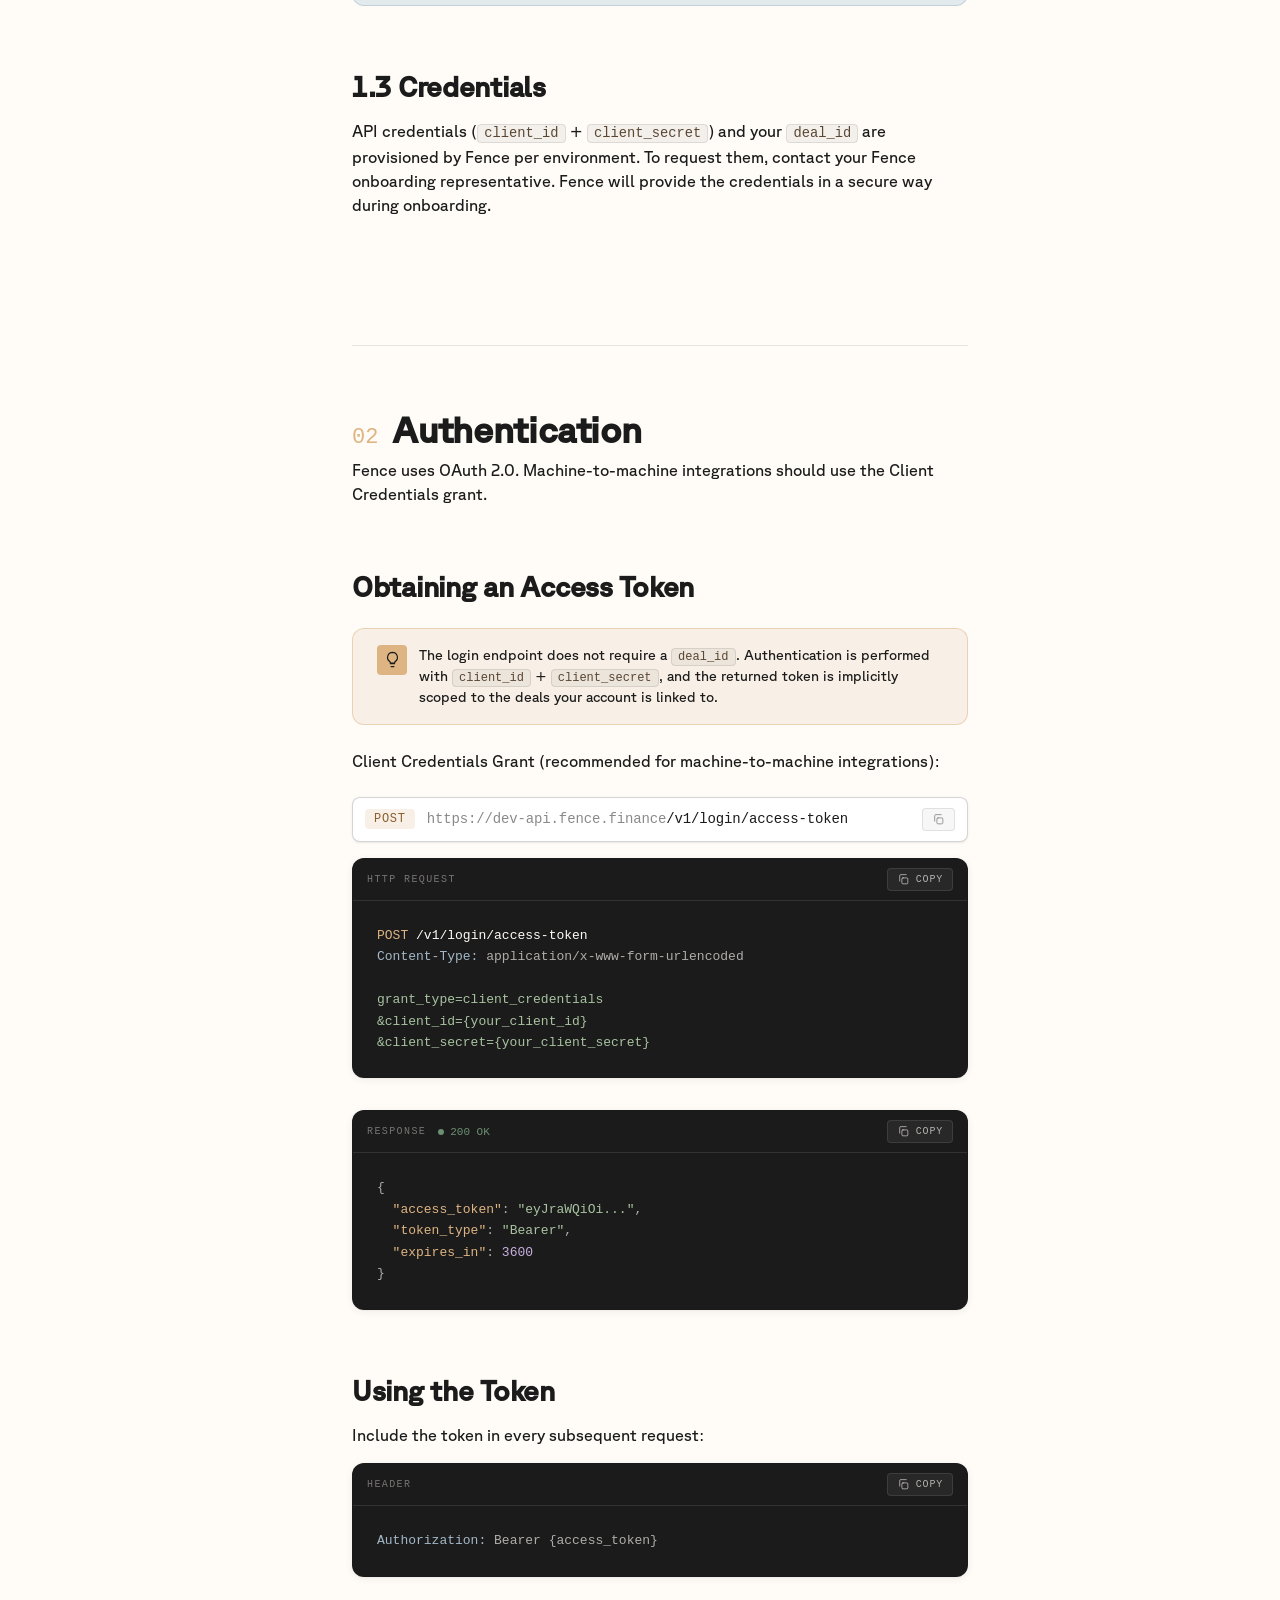
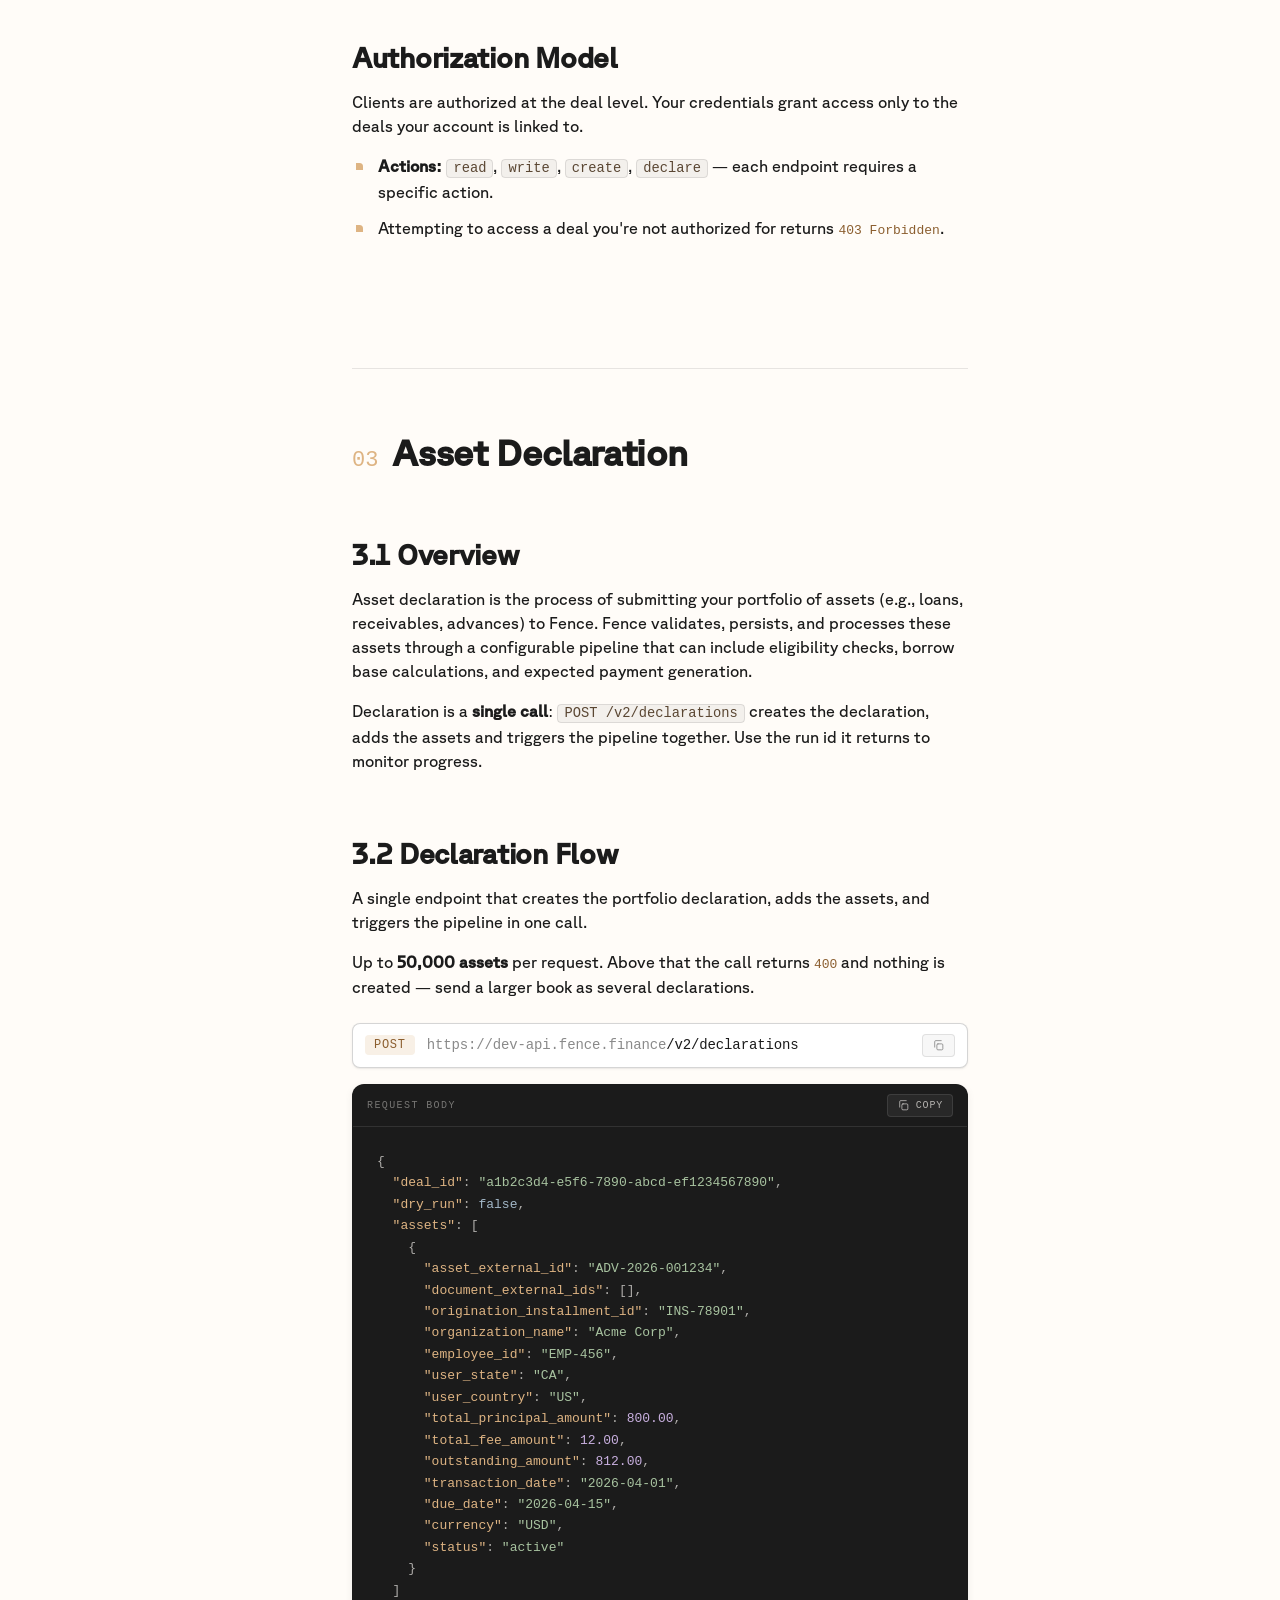
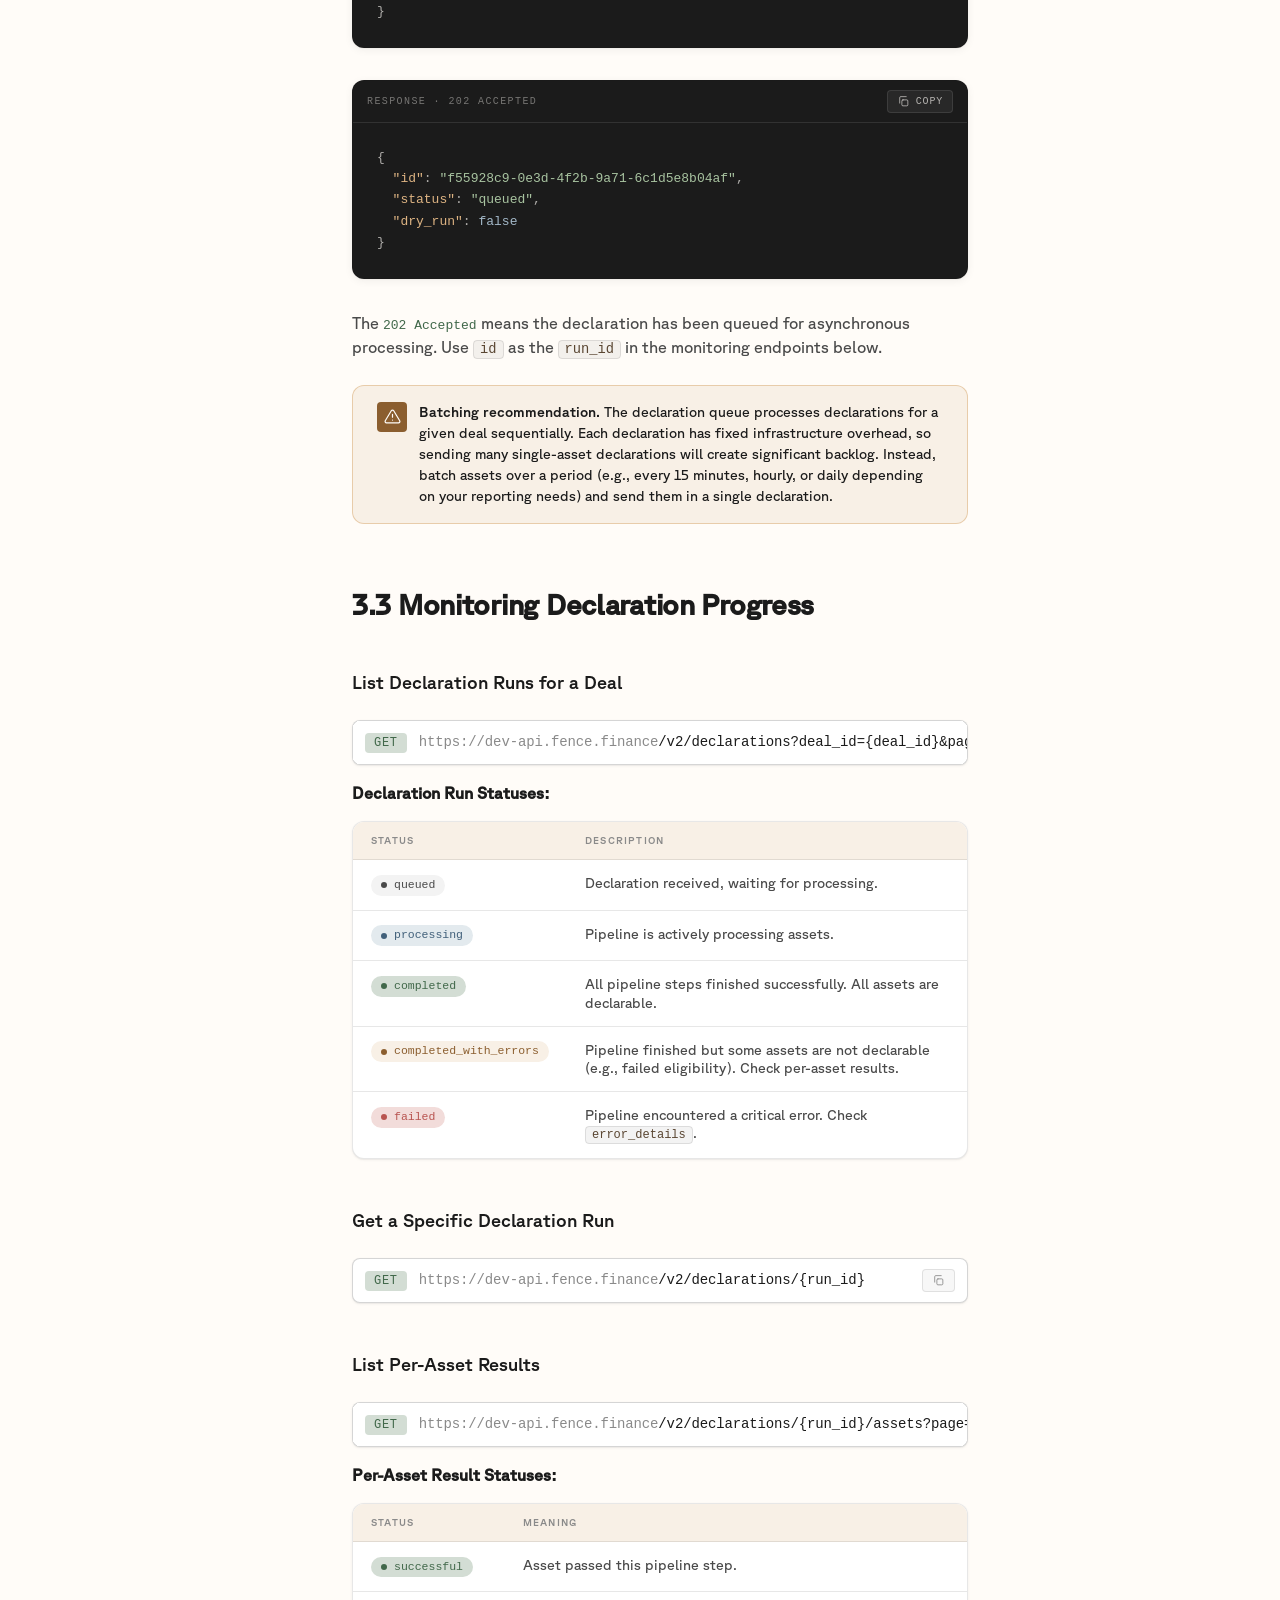
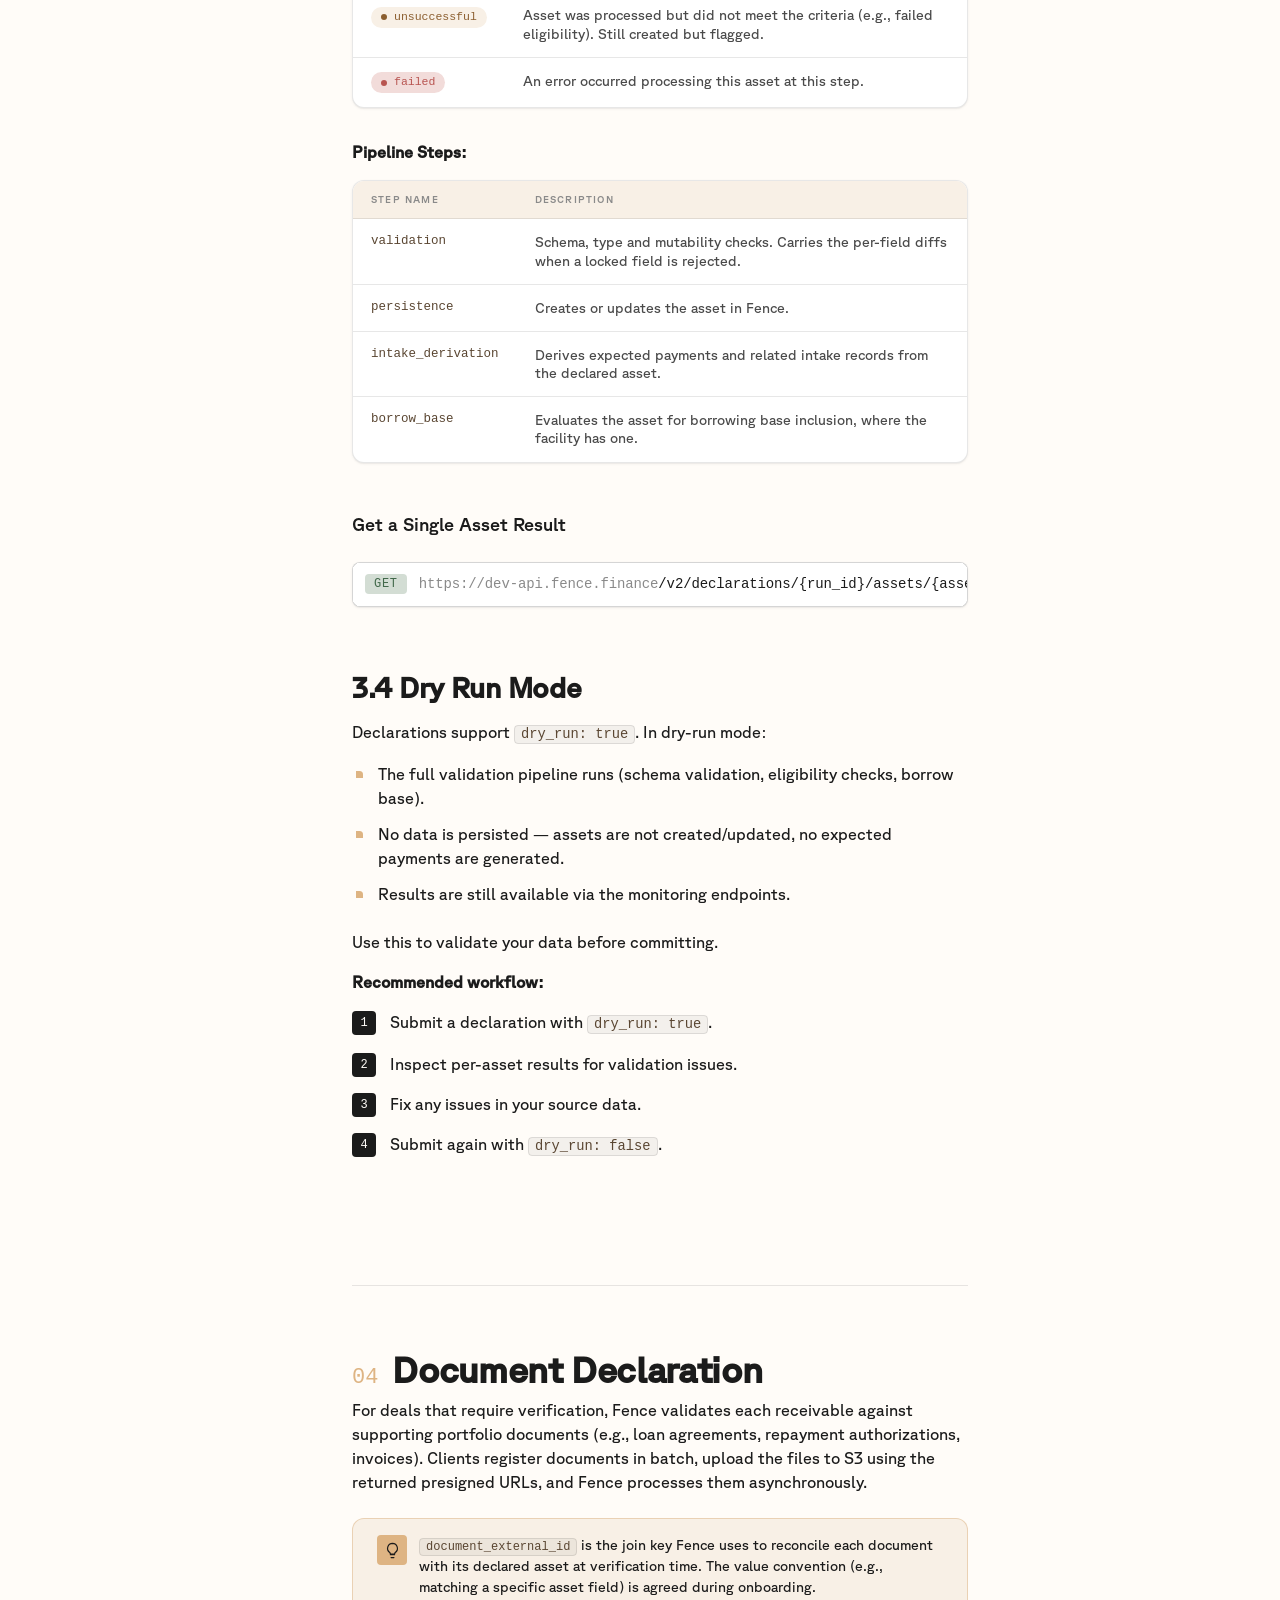
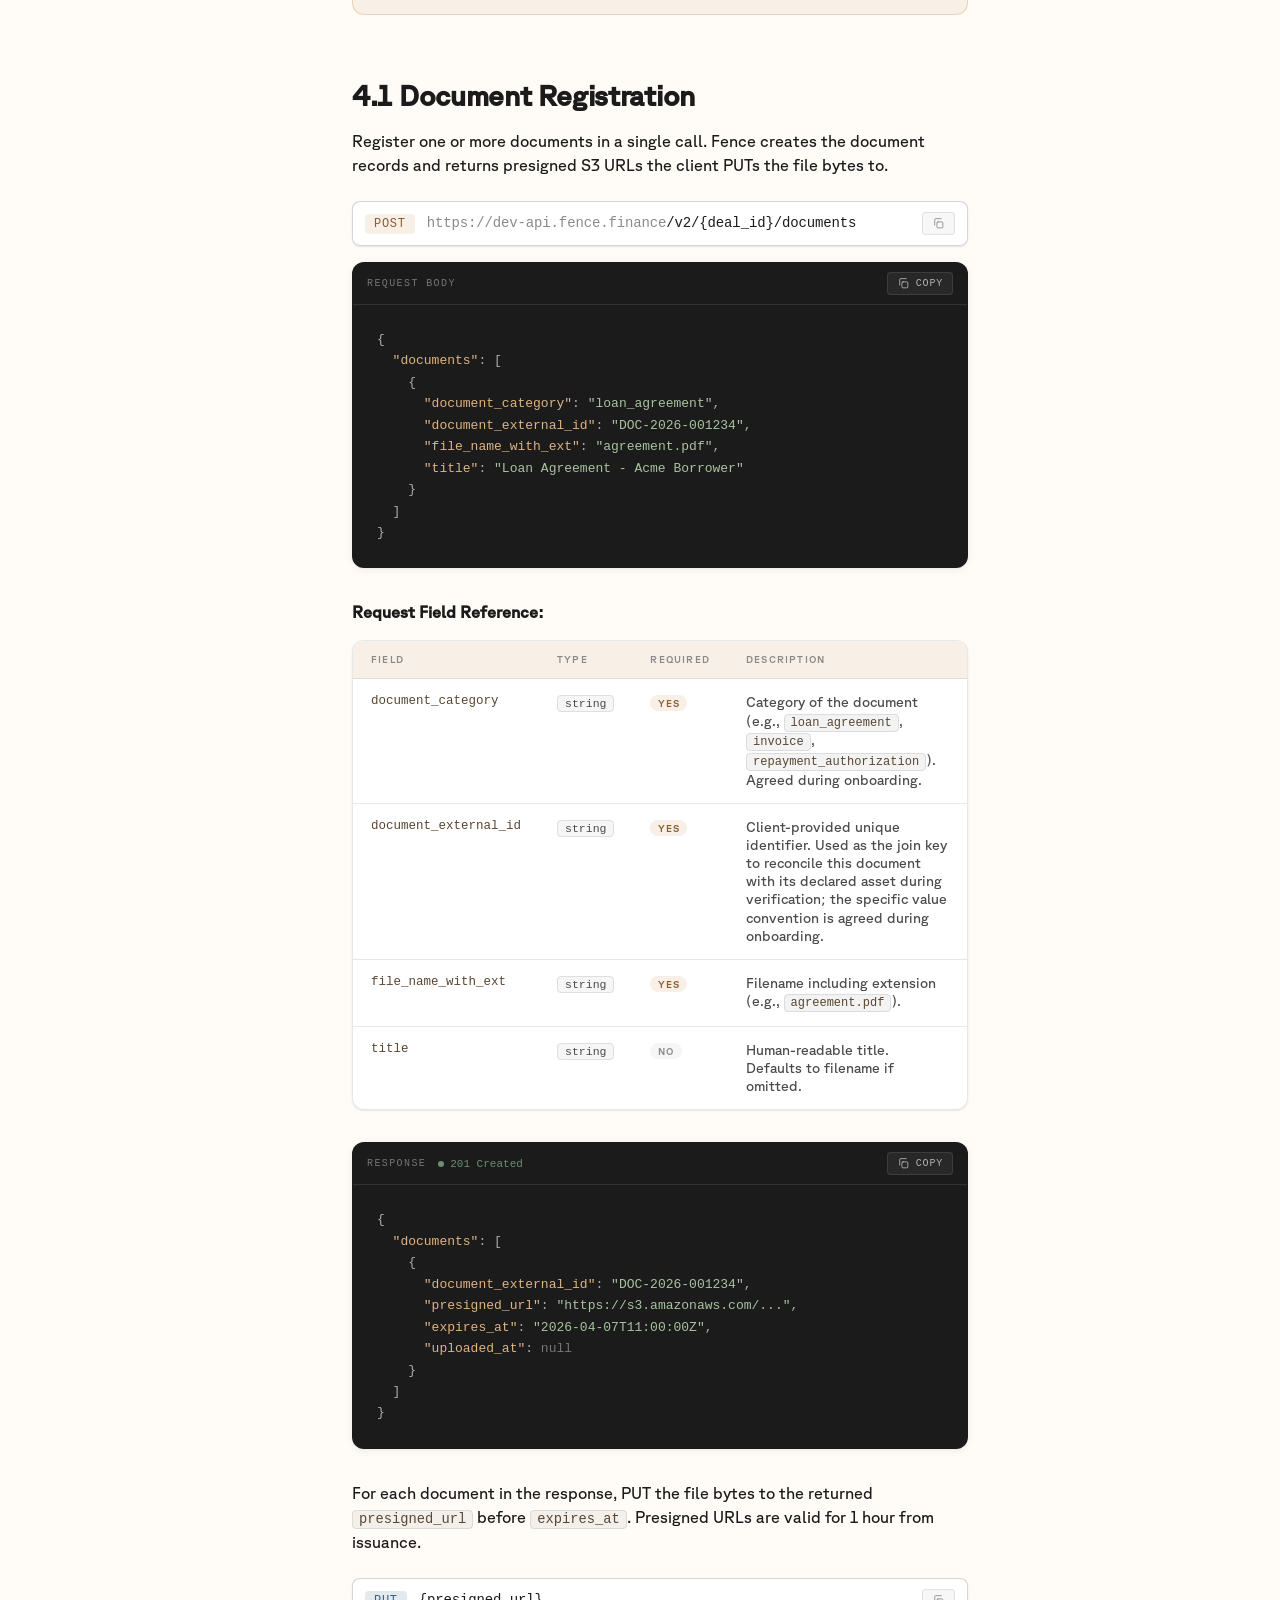
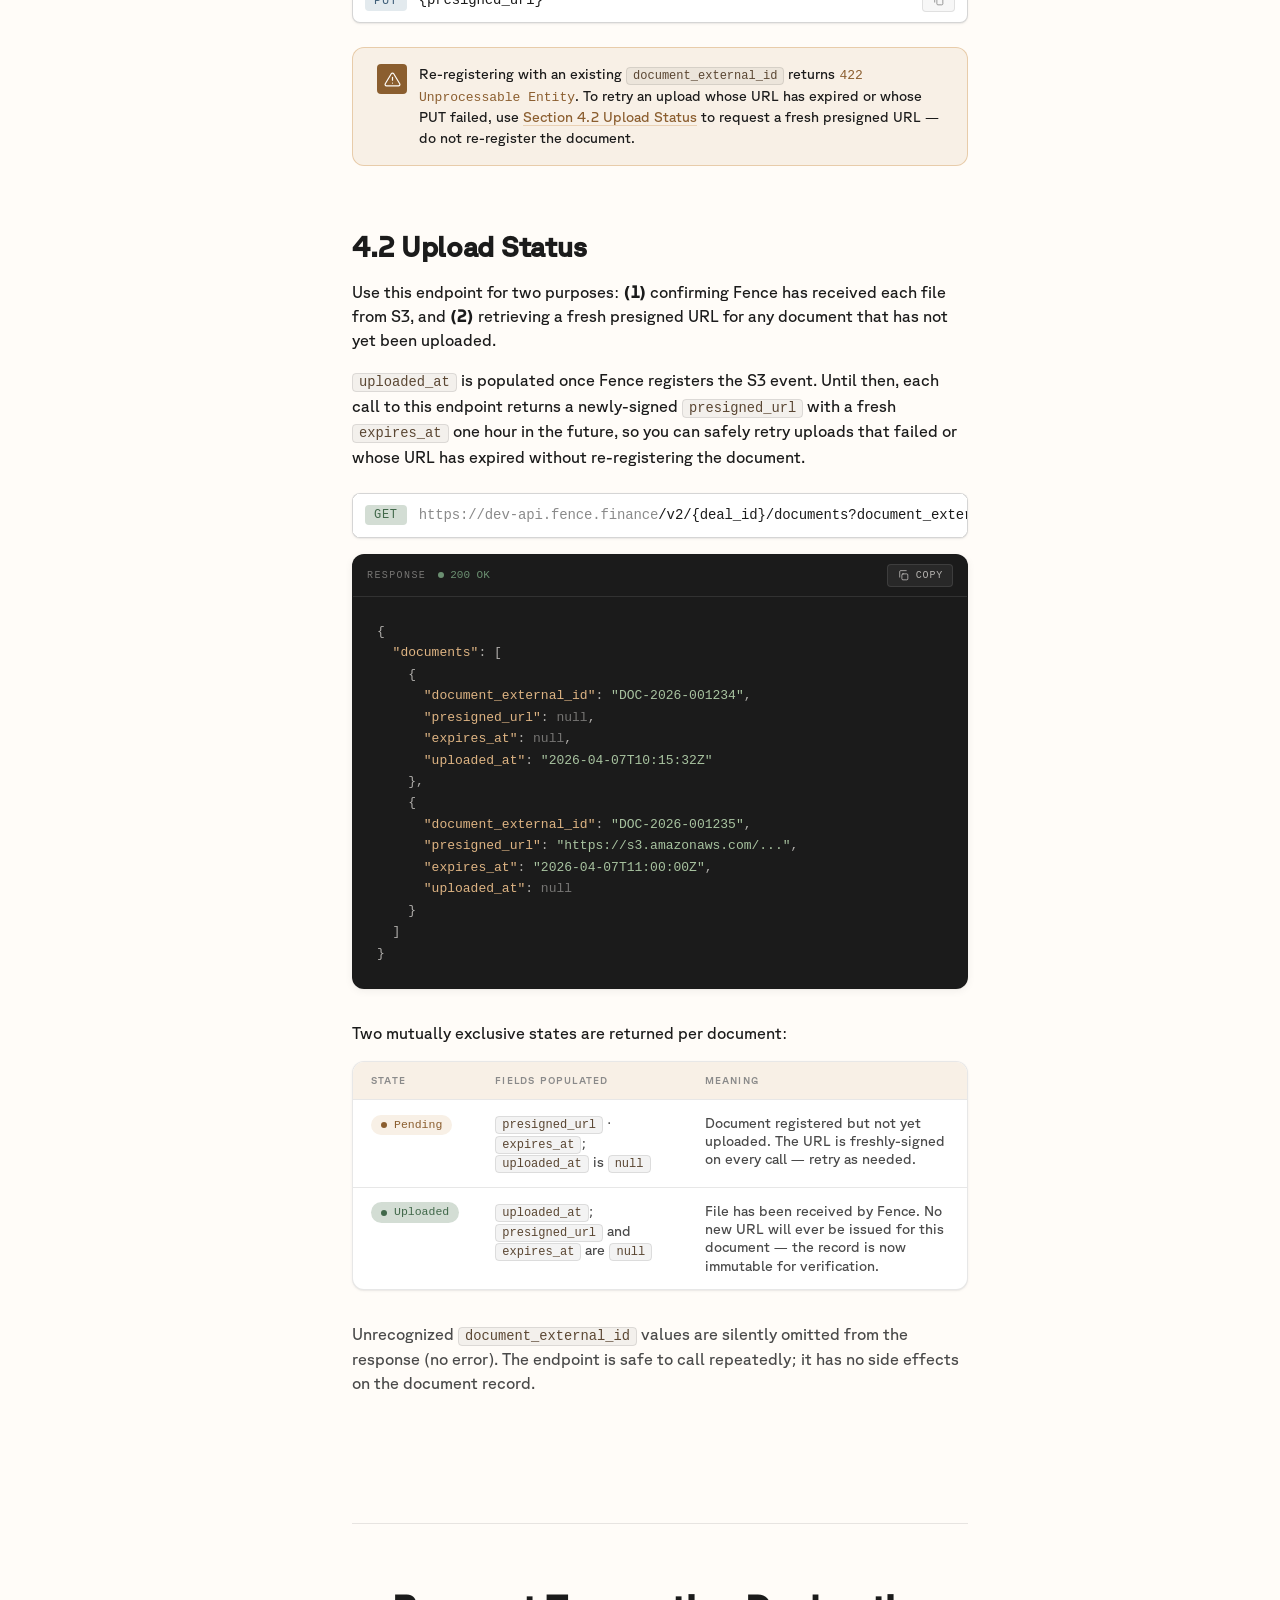
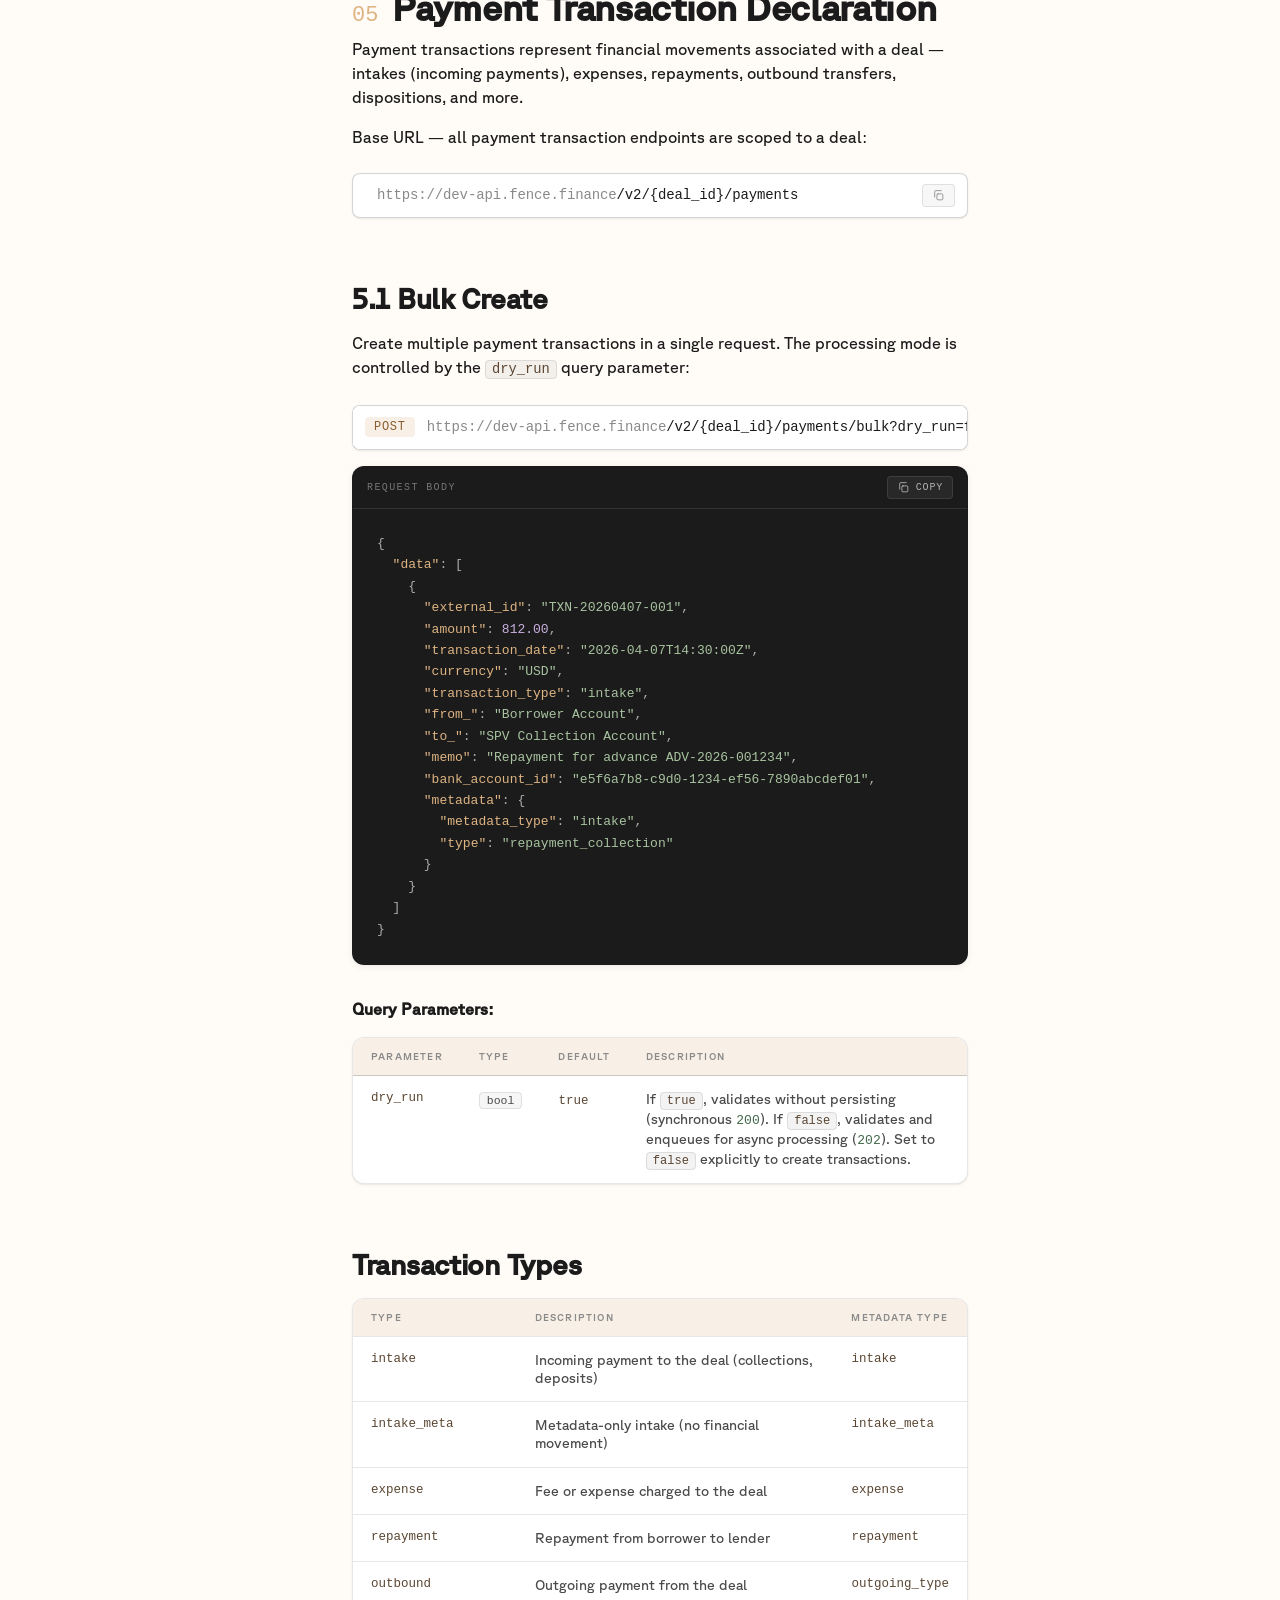
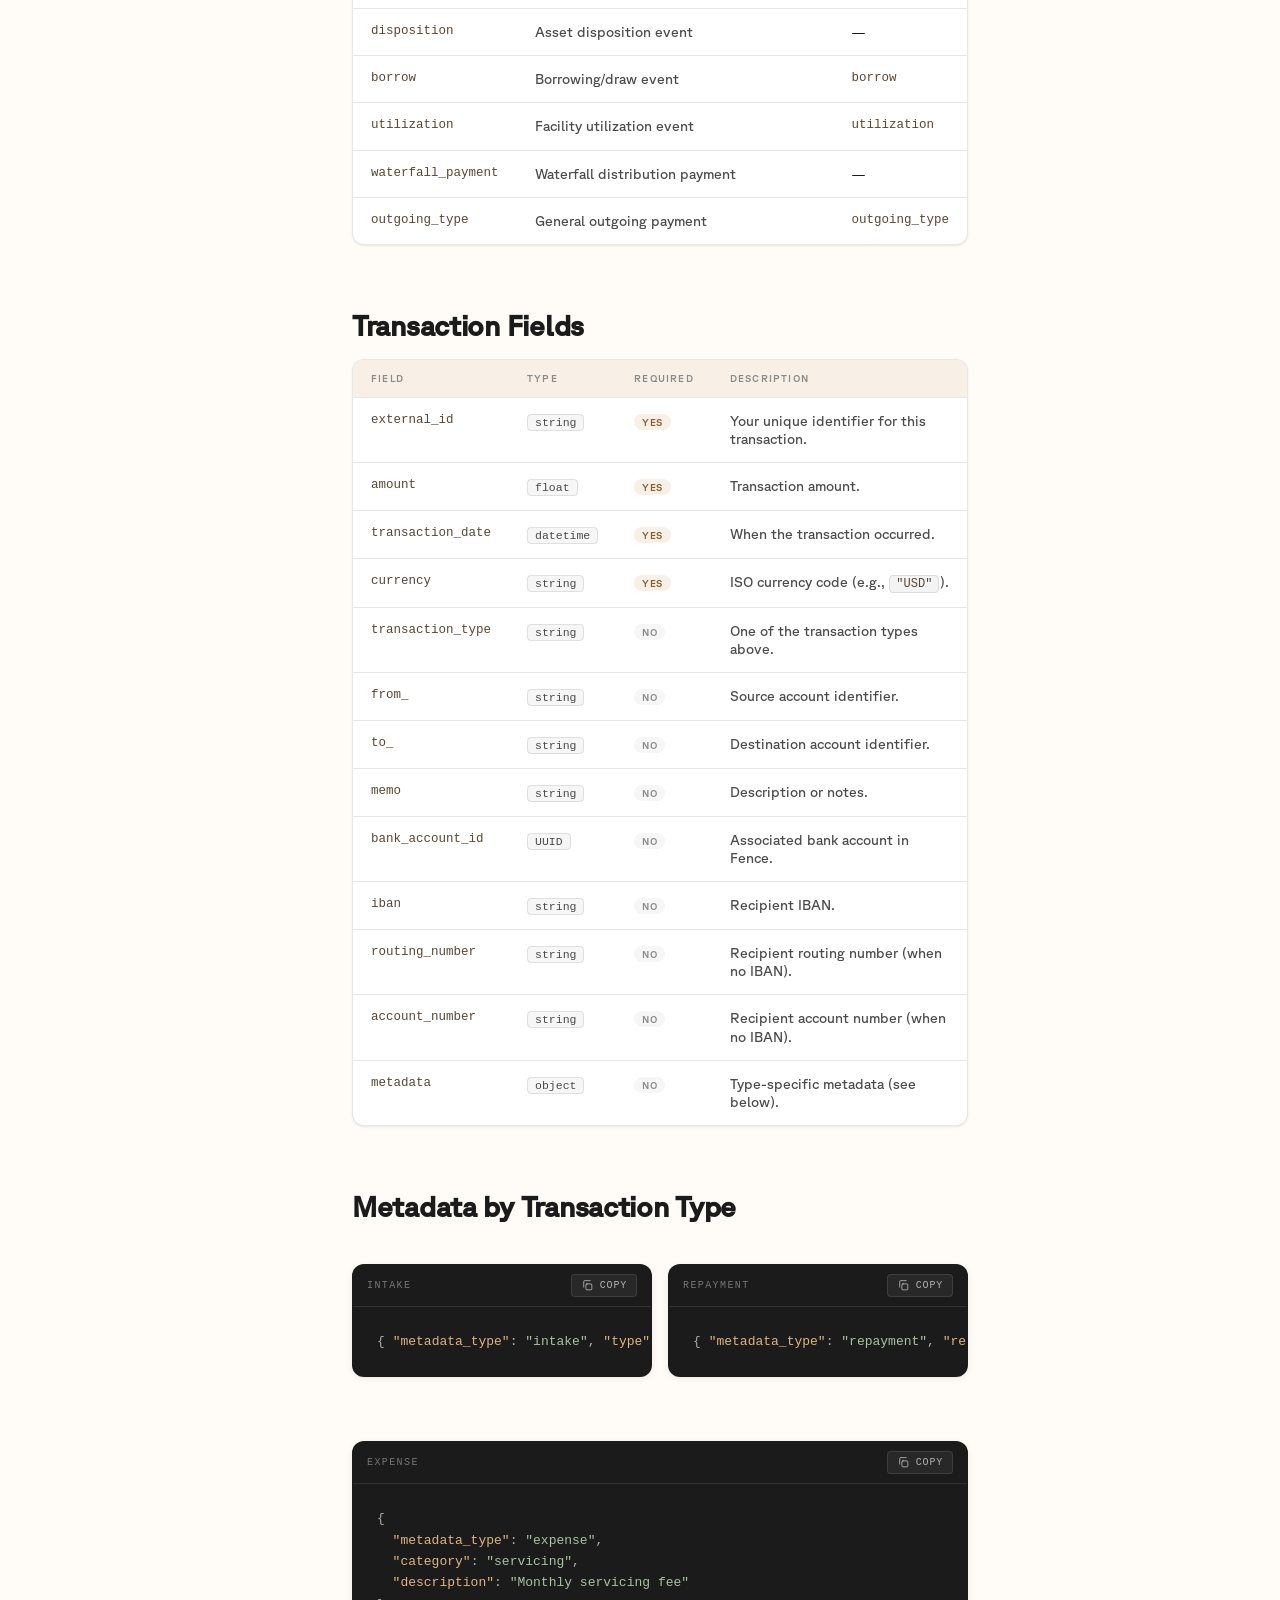
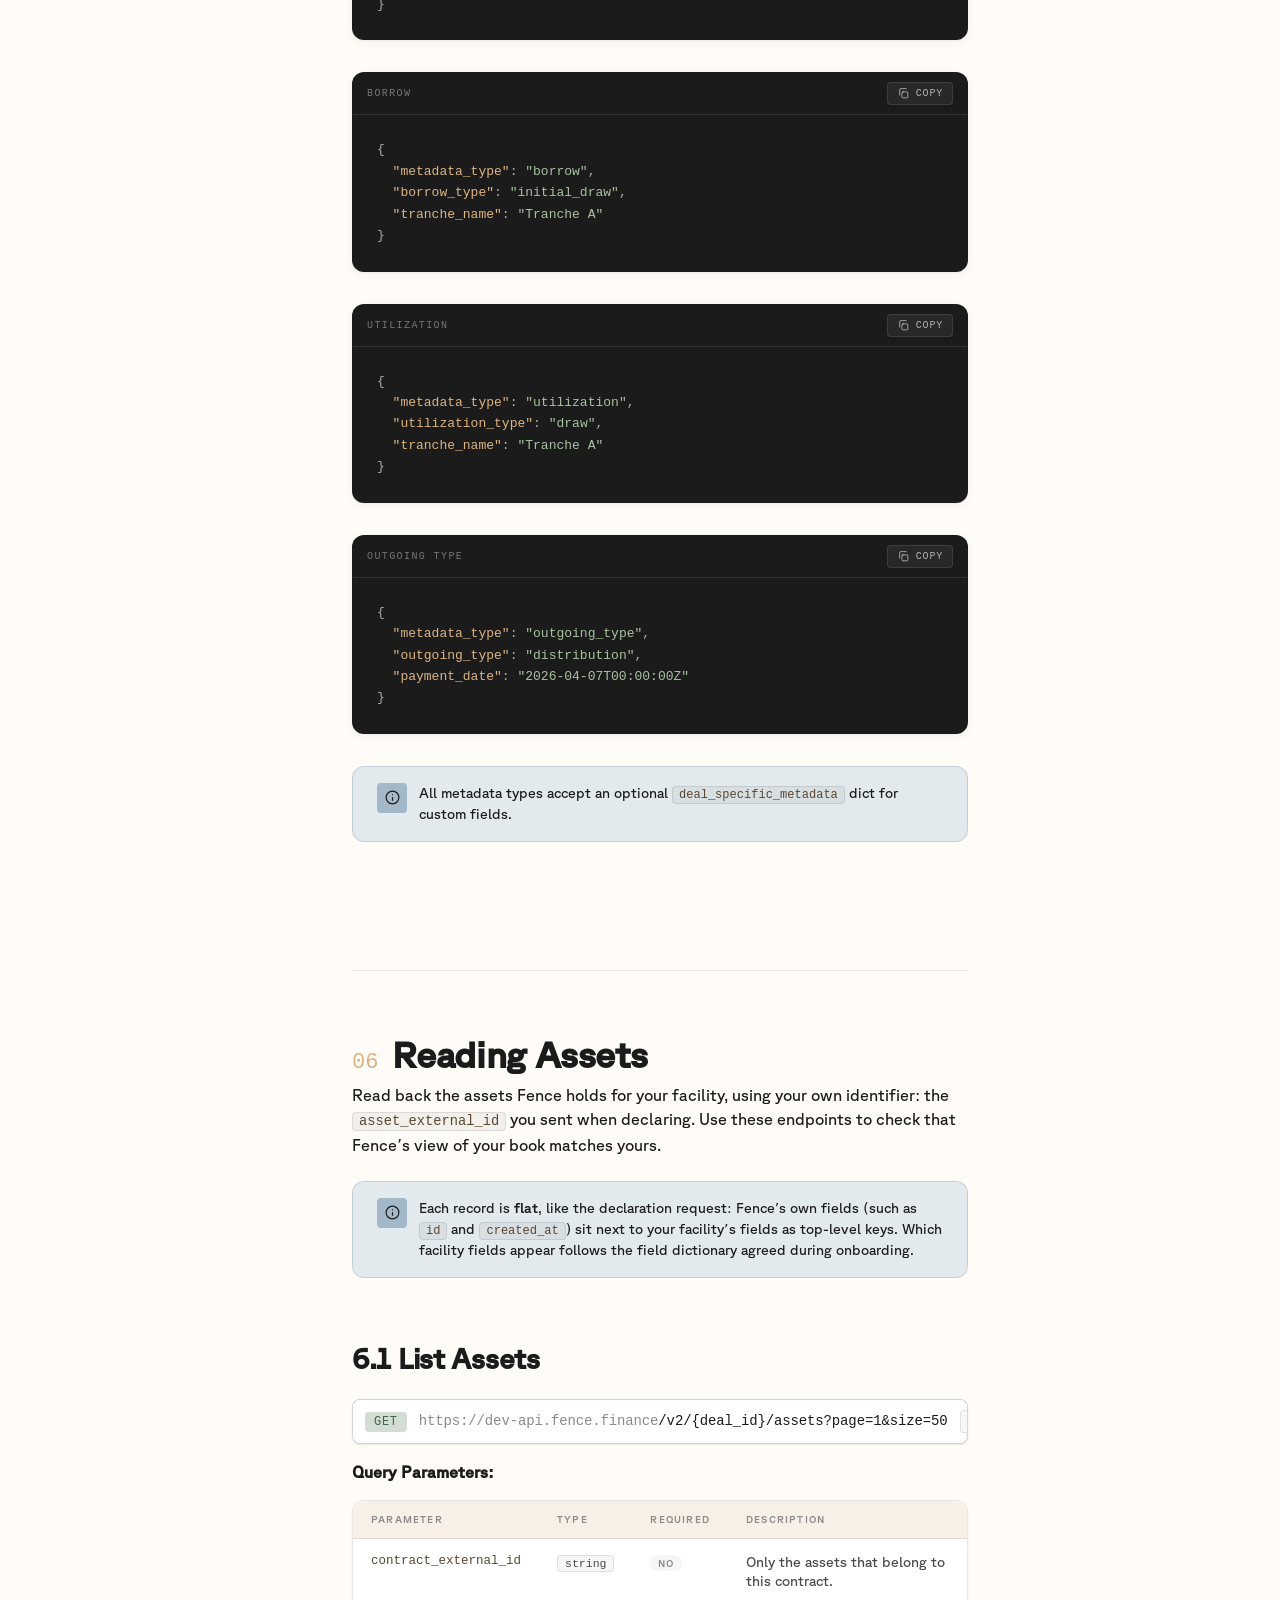
==== commit 4d683d42: "Remove contract read-back from the guide Section 6 now covers assets only. Contracts are dropped fro" ====
--- a/Fence API Guide-print.html
+++ b/Fence API Guide-print.html
@@ -130,11 +130,9 @@
       <a class="nav-link sub" href="#txn-metadata">Metadata by Type</a>
     </nav>
     <nav class="nav-group">
-      <p class="nav-group-title"><span class="n">6</span> Reading Assets &amp; Contracts</p>
+      <p class="nav-group-title"><span class="n">6</span> Reading Assets</p>
       <a class="nav-link sub" href="#assets-list">List Assets</a>
       <a class="nav-link sub" href="#assets-get">Get an Asset</a>
-      <a class="nav-link sub" href="#contracts-list">List Contracts</a>
-      <a class="nav-link sub" href="#contracts-get">Get a Contract</a>
     </nav>
     <nav class="nav-group">
       <p class="nav-group-title"><span class="n">7</span> Reading Metrics</p>
@@ -172,7 +170,7 @@
       <div class="hero-leaf"></div>
       <p class="eyebrow">Fence · Developer Documentation</p>
       <h1>Client Integration Guide</h1>
-      <p class="lede">Integrate with Fence to declare assets, register supporting documents and report payment transactions, and to read back what Fence holds for your facility: assets, contracts, metric values and generated reports. This guide covers authentication, the declaration pipeline, document verification, reading data back, and error handling for the <strong>v2</strong> API.</p>
+      <p class="lede">Integrate with Fence to declare assets, register supporting documents and report payment transactions, and to read back what Fence holds for your facility: assets, metric values and generated reports. This guide covers authentication, the declaration pipeline, document verification, reading data back, and error handling for the <strong>v2</strong> API.</p>
       <div class="hero-meta">
         <span class="meta-chip"><span class="k">Audience</span><span class="v">Technical integration teams</span></span>
         <span class="meta-chip"><span class="k">API Version</span><span class="v mono">v2</span></span>
@@ -183,7 +181,7 @@
     <!-- ============ 1. GETTING STARTED ============ -->
     <section id="getting-started">
       <h2 class="sec"><span class="num">01</span> Getting Started</h2>
-      <p class="sec-intro">Fence is a tech-native facility agency for asset-backed finance. The API lets your systems declare portfolio assets, attach verification documents, and record payment transactions against a credit facility in real time. It also lets them read data back out of Fence: the assets and contracts Fence holds (see <a class="inline" href="#read-back">Section 6</a>), the facility’s metrics (see <a class="inline" href="#metrics">Section 7</a>) and its reports (see <a class="inline" href="#reports">Section 8</a>).</p>
+      <p class="sec-intro">Fence is a tech-native facility agency for asset-backed finance. The API lets your systems declare portfolio assets, attach verification documents, and record payment transactions against a credit facility in real time. It also lets them read data back out of Fence: the assets Fence holds (see <a class="inline" href="#read-back">Section 6</a>), the facility’s metrics (see <a class="inline" href="#metrics">Section 7</a>) and its reports (see <a class="inline" href="#reports">Section 8</a>).</p>
 
       <h3 class="sub" id="environments">1.1 Environments</h3>
       <p>Fence provides two environments. All API paths in this guide are relative to the environment base URL.</p>
@@ -692,10 +690,10 @@
 
     <hr class="sec-divider">
 
-    <!-- ============ 6. READING ASSETS & CONTRACTS ============ -->
+    <!-- ============ 6. READING ASSETS ============ -->
     <section id="read-back">
-      <h2 class="sec"><span class="num">06</span> Reading Assets &amp; Contracts</h2>
-      <p class="sec-intro">Read back the assets and contracts Fence holds for your facility, using your own identifiers: the <code class="tok">asset_external_id</code> and <code class="tok">contract_external_id</code> you sent when declaring. Use these endpoints to check that Fence’s view of your book matches yours.</p>
+      <h2 class="sec"><span class="num">06</span> Reading Assets</h2>
+      <p class="sec-intro">Read back the assets Fence holds for your facility, using your own identifier: the <code class="tok">asset_external_id</code> you sent when declaring. Use these endpoints to check that Fence’s view of your book matches yours.</p>
       <div class="callout note">
         <span class="ic-wrap"><svg class="ic" viewBox="0 0 24 24" fill="none" stroke="currentColor" stroke-width="1.7" stroke-linecap="round" stroke-linejoin="round"><circle cx="12" cy="12" r="9"/><path d="M12 16v-4M12 8h.01"/></svg></span>
         <div class="body">Each record is <strong>flat</strong>, like the declaration request: Fence’s own fields (such as <code class="tok">id</code> and <code class="tok">created_at</code>) sit next to your facility’s fields as top-level keys. Which facility fields appear follows the field dictionary agreed during onboarding.</div>
@@ -755,45 +753,6 @@
         <button class="copy light copy-ep" data-copy="endpoint" aria-label="Copy endpoint"></button>
       </div>
       <p>Returns one asset, with the same fields as an item of the list above. Returns <span class="httpcode s4">404</span> if no asset with this <code class="tok">asset_external_id</code> exists for the deal.</p>
-
-      <h3 class="sub" id="contracts-list">6.3 List Contracts</h3>
-      <div class="endpoint">
-        <span class="method get">GET</span>
-        <span class="path"><span class="base env-base">https://dev-api.fence.finance</span>/v2/{deal_id}/contracts?page=1&size=50</span>
-        <button class="copy light copy-ep" data-copy="endpoint" aria-label="Copy endpoint"></button>
-      </div>
-      <p><strong>Query Parameters:</strong></p>
-      <div class="table-wrap">
-        <table class="fence-table">
-          <thead><tr><th>Parameter</th><th>Type</th><th>Required</th><th>Description</th></tr></thead>
-          <tbody>
-            <tr><td class="mono nowrap">external_id</td><td><span class="type-pill">string</span></td><td><span class="req no">No</span></td><td><span class="desc">Only the contract with this <code class="tok">contract_external_id</code>.</span></td></tr>
-            <tr><td class="mono nowrap">is_eligible</td><td><span class="type-pill">bool</span></td><td><span class="req no">No</span></td><td><span class="desc">Only eligible (<code class="tok">true</code>) or only ineligible (<code class="tok">false</code>) contracts.</span></td></tr>
-            <tr><td class="mono nowrap">page</td><td><span class="type-pill">int</span></td><td><span class="req no">No</span></td><td><span class="desc">Page number, starting at 1. Default 1.</span></td></tr>
-            <tr><td class="mono nowrap">size</td><td><span class="type-pill">int</span></td><td><span class="req no">No</span></td><td><span class="desc">Items per page. Default 50.</span></td></tr>
-          </tbody>
-        </table>
-      </div>
-      <p>The response uses the same <code class="tok">items</code> / <code class="tok">total</code> / <code class="tok">page</code> / <code class="tok">size</code> / <code class="tok">pages</code> envelope as the asset list. Each item looks like this:</p>
-      <div class="code">
-        <div class="code-head"><span class="lang">Contract</span><button class="copy" data-copy="code" data-label="Copy"></button></div>
-        <pre><code data-lang="json">{
-  "id": "0e1f2a3b-4c5d-4e6f-8a7b-9c0d1e2f3a4b",
-  "created_at": "2026-04-01T09:12:40Z",
-  "external_id": "CTR-2026-000567",
-  "is_eligible": true,
-  "organization_name": "Acme Corp"
-}</code></pre>
-      </div>
-      <p class="muted">In a contract record, your identifier is returned as <code class="tok">external_id</code>. <code class="tok">is_eligible</code> says whether the contract currently meets the facility’s eligibility criteria.</p>
-
-      <h3 class="sub" id="contracts-get">6.4 Get a Contract</h3>
-      <div class="endpoint">
-        <span class="method get">GET</span>
-        <span class="path"><span class="base env-base">https://dev-api.fence.finance</span>/v2/{deal_id}/contracts/{contract_external_id}</span>
-        <button class="copy light copy-ep" data-copy="endpoint" aria-label="Copy endpoint"></button>
-      </div>
-      <p>Returns one contract, with the same fields as an item of the list above. Returns <span class="httpcode s4">404</span> if no contract with this <code class="tok">contract_external_id</code> exists for the deal.</p>
     </section>
 
     <hr class="sec-divider">
@@ -1104,18 +1063,6 @@
         </div>
       </div>
 
-      <h4 class="subsub">Contract (read)</h4>
-      <div class="schema">
-        <div class="schema-head"><svg class="ic" viewBox="0 0 24 24" fill="none" stroke="currentColor" stroke-width="1.7" stroke-linecap="round" stroke-linejoin="round"><path d="M4 7V4h16v3M9 20h6M12 4v16"/></svg>Contract</div>
-        <div class="schema-body">
-          <div class="field"><span class="name">id</span><span class="meta"><span class="ftype">UUID</span><span class="fnote">Fence’s id for the contract.</span></span></div>
-          <div class="field"><span class="name">created_at</span><span class="meta"><span class="ftype">datetime</span></span></div>
-          <div class="field"><span class="name">external_id</span><span class="meta"><span class="ftype">string</span><span class="fnote">Your <code class="tok">contract_external_id</code>.</span></span></div>
-          <div class="field"><span class="name">is_eligible</span><span class="meta"><span class="ftype">boolean</span></span></div>
-          <div class="field"><span class="name">…</span><span class="meta"><span class="ftype">facility fields</span><span class="fnote">Your facility’s fields as top-level keys, following the field dictionary agreed during onboarding.</span></span></div>
-        </div>
-      </div>
-
       <h4 class="subsub">Paginated List</h4>
       <div class="schema">
         <div class="schema-head"><svg class="ic" viewBox="0 0 24 24" fill="none" stroke="currentColor" stroke-width="1.7" stroke-linecap="round" stroke-linejoin="round"><path d="M4 7V4h16v3M9 20h6M12 4v16"/></svg>Page</div>
@@ -1231,7 +1178,7 @@
       </div>
 
       <h3 class="sub" id="pagination">Pagination</h3>
-      <p>The declaration endpoints in section 3 paginate as follows. The asset and contract lists in section 6 take <code class="tok">size</code> (default 50) instead and ignore <code class="tok">page_size</code>. The metrics and reports endpoints in sections 7 and 8 are not paginated: they return a plain array.</p>
+      <p>The declaration endpoints in section 3 paginate as follows. The asset list in section 6 takes <code class="tok">size</code> (default 50) instead and ignore <code class="tok">page_size</code>. The metrics and reports endpoints in sections 7 and 8 are not paginated: they return a plain array.</p>
       <div class="table-wrap">
         <table class="fence-table">
           <thead><tr><th>Parameter</th><th>Type</th><th>Default</th><th>Description</th></tr></thead>
@@ -1277,8 +1224,6 @@
     <a href="#payments-bulk"><span class="method post" style="font-size:9px;padding:2px 5px;margin-right:7px">POST</span>payments/bulk</a>
     <a href="#assets-list"><span class="method get" style="font-size:9px;padding:2px 5px;margin-right:7px">GET</span>assets</a>
     <a href="#assets-get" class="deep">/{asset_external_id}</a>
-    <a href="#contracts-list"><span class="method get" style="font-size:9px;padding:2px 5px;margin-right:7px">GET</span>contracts</a>
-    <a href="#contracts-get" class="deep">/{contract_external_id}</a>
     <a href="#metrics-list"><span class="method get" style="font-size:9px;padding:2px 5px;margin-right:7px">GET</span>v3/metrics</a>
     <a href="#metrics-latest" class="deep">/{id}/values/latest</a>
     <a href="#metrics-history" class="deep">/{id}/values</a>
